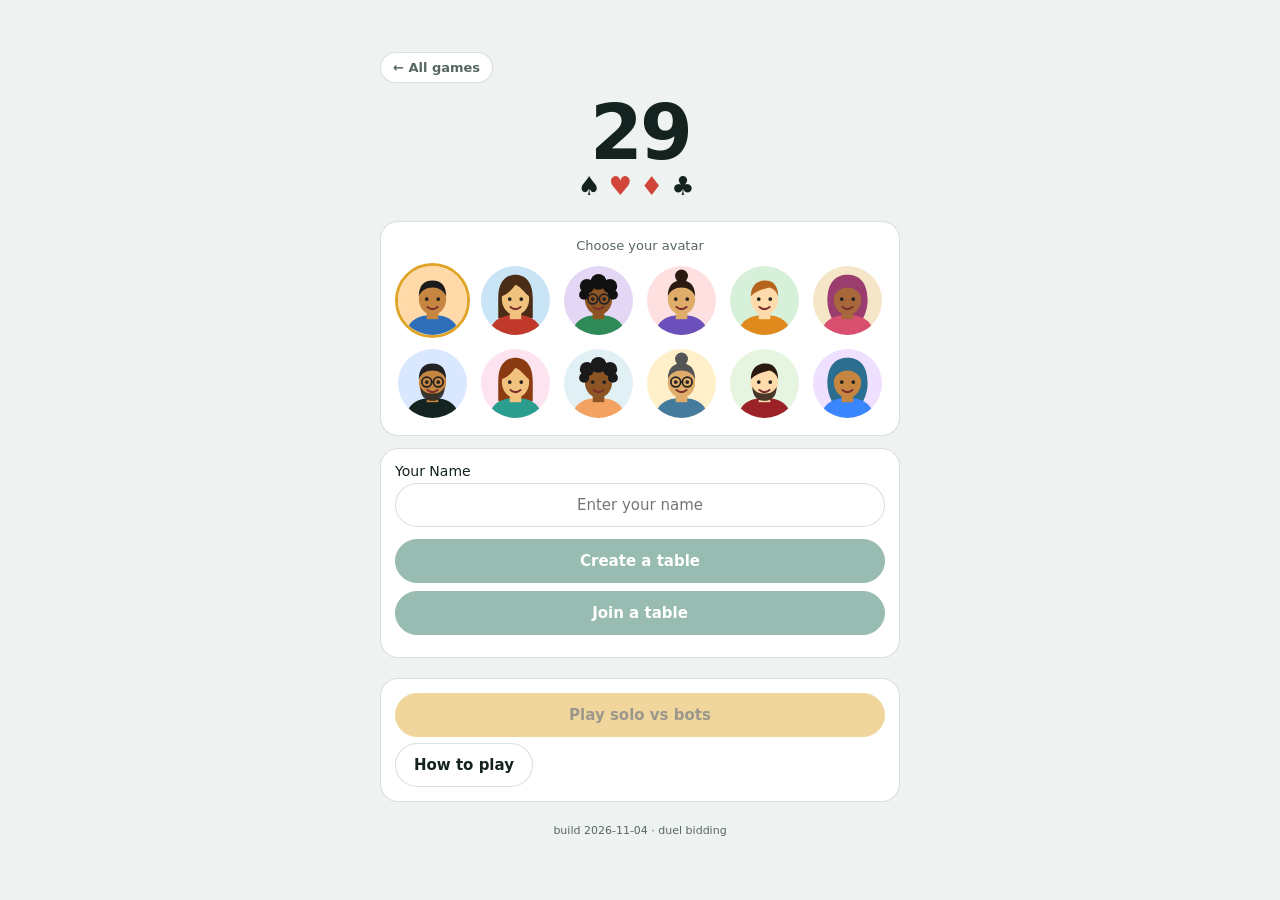
==== 29_Card_Game_v10.html @ acfab1d6 "initial commit" ====
<!DOCTYPE html>
<html lang="en"><head><meta charset="utf-8">
<meta name="viewport" content="width=device-width, initial-scale=1, viewport-fit=cover">
<meta name="theme-color" content="#0f4a3e">
<title>29 Card Game</title>
<style>
:root{--bg:#eef2f1;--sf:#fff;--tx:#14231f;--mut:#566761;--felt:#16604f;--felt2:#0e4538;--ac:#e0a526;--act:#1d6b57;--ln:#14231f26;--cw:clamp(46px,14.5vw,60px);--tw:clamp(42px,12.5vw,52px);--sr:94px;box-sizing:border-box;padding-top:env(safe-area-inset-top,0px);padding-bottom:env(safe-area-inset-bottom,0px)}
@media (prefers-color-scheme:dark){:root:not([data-theme="light"]){--bg:#0a110f;--sf:#17221f;--tx:#e6efec;--mut:#98aaa4;--felt:#12513f;--felt2:#0a3329;--act:#2f9a7e;--ln:#e6efec26}}
:root[data-theme="dark"]{--bg:#0a110f;--sf:#17221f;--tx:#e6efec;--mut:#98aaa4;--felt:#12513f;--felt2:#0a3329;--act:#2f9a7e;--ln:#e6efec26}
html,body{height:100%;margin:0;overscroll-behavior:none}
body{background:var(--bg);color:var(--tx);font-family:system-ui,-apple-system,"Segoe UI",Roboto,sans-serif;-webkit-tap-highlight-color:transparent;-webkit-user-select:none;user-select:none}
#app{max-width:480px;height:100%;margin:0 auto;display:flex;flex-direction:column;position:relative}
#game{position:relative;display:flex;flex-direction:column;height:100%}
#lobby{flex:1;display:flex;flex-direction:column;justify-content:center;gap:12px;padding:24px;overflow:auto}
.homeLink{align-self:flex-start;display:inline-flex;align-items:center;gap:6px;color:var(--mut);text-decoration:none;font-size:13px;font-weight:600;background:var(--sf);border:1px solid var(--ln);padding:7px 12px;border-radius:999px}
.logo{text-align:center;margin-bottom:8px}
.logo b{display:block;font-size:76px;line-height:1;font-weight:800;letter-spacing:-3px}
.logo span{font-size:26px;letter-spacing:8px}
.logo .r{color:#d2453a}
.lcard{background:var(--sf);border-radius:18px;padding:14px;border:1px solid var(--ln)}
#bar{display:flex;align-items:center;justify-content:space-between;gap:8px;padding:8px 14px 4px}
#chips{display:flex;gap:6px;flex-wrap:wrap}
.chip{background:var(--sf);border:1px solid var(--ln);border-radius:14px;padding:4px 10px;font-size:13px;white-space:nowrap}
.chip b{font-weight:700}
.chip.x{background:var(--ac);color:#241a00;border-color:var(--ac)}
#strip{display:flex;gap:8px;padding:4px 14px 8px}
.tm{flex:1;background:var(--sf);border:1px solid var(--ln);border-radius:14px;padding:6px 10px;display:flex;align-items:baseline;gap:8px;flex-wrap:wrap}
.tm.me{border-color:var(--act)}
.tm small{color:var(--mut);width:100%;font-size:11px}
.tm b{font-size:22px}
.tm b i{font-style:normal;font-size:13px;color:var(--mut);font-weight:500}
.tm span{margin-left:auto;font-size:12px;color:var(--mut)}
#table{position:relative;flex:1;min-height:0;margin:0 10px;border-radius:26px;background:radial-gradient(ellipse at center,var(--felt) 0%,var(--felt2) 100%);box-shadow:inset 0 0 0 3px #0003,0 4px 14px #0003;color:#fff}
.seat{position:absolute;text-align:center;font-size:13px;z-index:2}
#s2{top:10px;left:50%;transform:translateX(-50%)}
#s1{right:8px;top:50%;transform:translateY(-50%)}
#s3{left:8px;top:50%;transform:translateY(-50%)}
.av{width:44px;height:44px;border-radius:50%;background:#ffffff22;border:2px solid #ffffff55;display:flex;align-items:center;justify-content:center;font-weight:700;font-size:17px;margin:0 auto 3px;position:relative;transition:box-shadow .2s}
.on .av{border-color:var(--ac);box-shadow:0 0 0 4px #e0a52666}
.cnt{position:absolute;right:-7px;bottom:-5px;background:#000a;border-radius:10px;font-size:11px;font-weight:600;padding:1px 6px}
.sn{max-width:88px;overflow:hidden;text-overflow:ellipsis;white-space:nowrap}
.sn small{display:block;font-size:11px;color:inherit;opacity:.75;line-height:1.2}
.pic{display:block;width:100%;height:100%;border-radius:50%;overflow:hidden}
.pic svg{display:block;width:100%;height:100%}
#s0{left:50%;transform:translateX(-50%);bottom:8px}
.avg{display:grid;grid-template-columns:repeat(6,1fr);gap:8px}
.avb{padding:0;min-height:0;border:3px solid transparent;border-radius:50%;background:none;width:100%;aspect-ratio:1}
.avb.sel{border-color:var(--ac)}
#center{position:absolute;inset:0}
#cc{position:absolute;inset:0}
#fly{position:absolute;inset:0;z-index:6;pointer-events:none}
#cc .card,#fly .card{position:absolute;transform:translate(-50%,-50%)}
#cc .card,#fly .card{--cw:var(--tw)}
.s0{left:calc(50% + var(--tw)*.3);top:max(calc(100% - var(--sr) - var(--tw)*.71),calc(50% + 4px))}.s1{left:70%;top:50%}.s2{left:calc(50% - var(--tw)*.3);top:min(calc(var(--sr) + var(--tw)*.71),calc(50% - 4px))}.s3{left:30%;top:50%}
#fly .card{transition:left .7s ease-in,top .7s ease-in,opacity .7s ease-in,transform .7s ease-in}
.bonus{position:absolute;transform:translate(-50%,-50%);font-weight:800;font-size:26px;color:#ffd15c;opacity:0;transition:opacity .4s .3s;text-shadow:0 1px 4px #000}
.in0{animation:i0 .35s ease-out}.in1{animation:i3 .35s ease-out}.in2{animation:i2 .35s ease-out}.in3{animation:i1 .35s ease-out}
@keyframes i0{from{margin-top:150px;opacity:0}}@keyframes i1{from{margin-left:-150px;opacity:0}}
@keyframes i2{from{margin-top:-150px;opacity:0}}@keyframes i3{from{margin-left:150px;opacity:0}}
@media (prefers-reduced-motion:reduce){.in0,.in1,.in2,.in3{animation:none}#fly .card{transition:none}}
#tc{position:absolute;left:12px;top:10px;font-size:11px;text-align:center;opacity:.9}
.card{position:relative;width:var(--cw);height:calc(var(--cw)*1.42);background:linear-gradient(160deg,#fff 0%,#efede5 100%);color:#1b1f1d;border-radius:calc(var(--cw)*.13);border:1px solid #0004;font-family:Georgia,"Times New Roman",serif;box-shadow:0 2px 6px #0007,inset 0 0 0 2px #fff;flex:none;overflow:hidden}
.cn{position:absolute;left:calc(var(--cw)*.07);top:calc(var(--cw)*.05);width:calc(var(--cw)*.3);display:flex;flex-direction:column;align-items:center;line-height:1}
.cn b{font-size:calc(var(--cw)*.3);font-weight:700}
.cn i{font-style:normal;font-size:calc(var(--cw)*.26);margin-top:1px}
.cn.bt{left:auto;top:auto;right:calc(var(--cw)*.07);bottom:calc(var(--cw)*.05);transform:rotate(180deg)}
.pp{position:absolute;inset:0;display:flex;align-items:center;justify-content:center;font-size:calc(var(--cw)*.62);line-height:1}
.pp.md{flex-direction:column;font-size:calc(var(--cw)*.3)}
.pp.md::before{content:"";position:absolute;width:calc(var(--cw)*.6);height:calc(var(--cw)*.86);border:1.5px solid currentColor;border-radius:calc(var(--cw)*.1);opacity:.35}
.pp.md b{font-size:calc(var(--cw)*.48);font-weight:700}
.pp.md i{font-style:normal}
.pv{position:absolute;left:50%;bottom:calc(var(--cw)*.05);transform:translateX(-50%);font:700 calc(var(--cw)*.19)/1 system-ui,sans-serif;background:#1b1f1d14;color:#51635d;border-radius:8px;padding:2px 5px}
.card.r{color:#c4332b}

.back{background:radial-gradient(circle,#e0a526 0 3px,transparent 4px),repeating-linear-gradient(45deg,#24457f,#24457f 4px,#31609e 4px,#31609e 8px);border:2px solid #fff;width:30px;height:42px}
.ts{font-size:26px;line-height:1;background:#fff;color:#14231f;border-radius:50%;width:38px;height:38px;display:flex;align-items:center;justify-content:center;margin:2px auto 0}
.ts.r{color:#c0392b}
#msg{padding:8px 16px 0;font-size:14px;line-height:1.35;min-height:20px;text-align:center}
#hint{padding:0 16px;font-size:14px;color:var(--mut);text-align:center;min-height:17px;margin-top:2px}
#dock{padding:4px 10px 12px}
#act{display:flex;gap:8px;flex-wrap:wrap;justify-content:center;align-items:center;margin:6px 0;min-height:4px}
#act b{min-width:34px;text-align:center;font-size:22px}
#hand{display:flex;justify-content:center;padding-top:14px;min-height:calc(var(--cw)*1.42 + 16px)}
#hand .card{margin-left:calc(var(--cw)*-.34);cursor:pointer;transition:transform .12s}
#hand .card:first-child{margin-left:0}
#hand .ok{transform:translateY(-12px);box-shadow:0 8px 14px #0008,0 0 0 2px var(--ac)}
#hand .ok:active{transform:translateY(-20px) scale(1.05)}
#hand .dim{opacity:.4;filter:grayscale(.6)}
#hand .lock{margin-left:12px;cursor:default;outline:2px dashed var(--ac);outline-offset:1px}
#hand .lock::after{content:"locked";position:absolute;left:0;right:0;top:50%;transform:translateY(-50%);background:#14231fd0;color:#fff;font:600 calc(var(--cw)*.17)/1 system-ui,sans-serif;text-align:center;padding:4px 0}
button,input,textarea{box-sizing:border-box;font:inherit;font-size:15px;border-radius:22px;border:1px solid var(--ln);background:var(--sf);color:var(--tx);padding:0 18px;min-height:44px}
.form-group{width:100%}.form-group input{max-width:100%}
button{cursor:pointer;font-weight:600}
button:active{transform:scale(.97)}
button:disabled{opacity:.45}
button:focus-visible,input:focus-visible{outline:2px solid var(--ac);outline-offset:2px}
button.pri{background:var(--act);color:#fff;border-color:var(--act)}
button.gold{background:var(--ac);color:#241a00;border-color:var(--ac)}
button.sm{min-height:34px;font-size:13px;padding:0 14px}
input{width:100%;text-align:center;-webkit-user-select:text;user-select:text}
.res{text-align:center;line-height:1.5;width:100%;font-size:14px}
.seatrow{display:flex;justify-content:space-between;align-items:center;gap:8px;padding:8px 0;border-bottom:1px solid var(--ln)}
.note{font-size:13px;color:var(--mut);line-height:1.5;text-align:center;margin:0}
#sheet{position:fixed;inset:0;z-index:30;display:flex;align-items:flex-end;background:#0009}
.pn{background:var(--bg);width:100%;max-width:480px;margin:0 auto;border-radius:24px 24px 0 0;padding:18px 16px calc(18px + env(safe-area-inset-bottom,0px));max-height:82%;overflow:auto;-webkit-user-select:text;user-select:text}
.pn h2{margin:0 0 6px;font-size:18px}
table{width:100%;border-collapse:collapse;font-size:14px;margin:6px 0}
th,td{padding:6px;border-bottom:1px solid var(--ln);text-align:center}
th:first-child,td:first-child{text-align:left}
small{color:var(--mut)}
details{font-size:14px;line-height:1.5;color:var(--mut);margin-top:10px}
summary{cursor:pointer;color:var(--tx);font-weight:600}
.mb{position:fixed;inset:0;z-index:40;display:flex;align-items:center;justify-content:center;background:#000b;padding:20px}
.mp{background:var(--bg);border-radius:26px;padding:22px 18px;width:100%;max-width:380px;text-align:center;border-top:6px solid var(--ac)}
.mb.pop .mp{animation:pop .25s ease-out}
.mp.win{border-top-color:var(--act)}.mp.lose{border-top-color:#d2453a}
.mp h2{margin:0 0 6px;font-size:22px}
.mp p{margin:6px 0;font-size:14px;line-height:1.45}
.big{font-size:52px;font-weight:800;line-height:1.1;margin-top:6px}
.win .big{color:var(--act)}.lose .big{color:#d2453a}
.pick{display:flex;gap:10px;justify-content:center;margin:16px 0}
.pk{text-align:center;font-size:12px;color:var(--mut);cursor:pointer;width:calc(var(--cw) + 6px)}
.pk .card{margin:0 auto 6px;transition:transform .12s}
.pk.sel .card{outline:3px solid var(--ac);transform:translateY(-8px)}
.pk.sel{color:var(--tx);font-weight:700}
.mp{max-height:92vh;overflow:auto}
.opt{text-align:left;border:2px solid var(--ln);border-radius:14px;padding:10px 12px;margin-top:8px;cursor:pointer;background:var(--sf)}
.opt.sel{border-color:var(--ac)}
.opt b{display:block;font-size:15px}
.opt small{display:block;margin-top:2px;line-height:1.35}
#bar{flex-wrap:wrap}
.rb{display:flex;gap:5px;margin-left:auto}
.rb .sm{padding:0 10px}
#hand .sel2{transform:translateY(-26px) scale(1.06);z-index:3;box-shadow:0 12px 18px #000a,0 0 0 3px var(--ac)}
.qb{width:100%;display:flex;gap:6px;justify-content:center}
.ltbox{position:relative;height:260px;margin:8px 0;--sr:60px;--tw:60px}
.ltbox .card{position:absolute;transform:translate(-50%,-50%);--cw:60px}
.win2{outline:3px solid var(--ac)}
#rx{position:absolute;top:52px;right:14px;z-index:15;background:var(--sf);border:1px solid var(--ln);border-radius:22px;padding:6px;display:flex;gap:2px;flex-wrap:wrap;box-shadow:0 6px 18px #0006}
#rx button{min-height:44px;width:44px;padding:0;font-size:26px;border:none;background:none;display:flex;align-items:center;justify-content:center;line-height:1;font-family:"Apple Color Emoji","Segoe UI Emoji","Noto Color Emoji",system-ui,sans-serif}
#dlg{z-index:50}
.dlgbtns{display:flex;gap:8px;margin-top:14px;flex-wrap:wrap}
.dlgbtns button{flex:1;min-width:120px}
#chatpop{position:absolute;top:56px;right:14px;z-index:15;width:min(250px,calc(100% - 28px));background:var(--sf);border:1px solid var(--ln);border-radius:18px;box-shadow:0 6px 18px #0006;padding:8px;display:flex;flex-direction:column;gap:6px}
#qchat{display:flex;flex-direction:column;gap:4px}
#qchat button{text-align:left;min-height:40px;padding:8px 12px;border-radius:10px;background:var(--bg);border:1px solid var(--ln);font-size:14px;color:inherit}
#qchat button.sel{border-color:var(--ac);color:var(--ac);font-weight:700}
#chatrow{display:flex;gap:6px}
#chatrow input{flex:1;min-width:0;min-height:40px;border-radius:16px;text-align:left;padding:0 14px;font-size:16px}
#chatrow button{min-height:40px;border-radius:16px;padding:0 16px}
.chatfab{position:fixed;right:14px;bottom:calc(14px + env(safe-area-inset-bottom,0px));z-index:20;width:52px;height:52px;border-radius:50%;font-size:24px;padding:0;box-shadow:0 6px 18px #0006;line-height:1}
.dots{position:absolute;top:-12px;left:50%;transform:translateX(-50%);background:#fff;border-radius:10px;padding:4px 7px;display:flex;gap:3px;box-shadow:0 1px 4px #0006;z-index:3}
.dots i{width:5px;height:5px;border-radius:50%;background:#14231f;animation:bl 1s infinite}
.dots i:nth-child(2){animation-delay:.15s}.dots i:nth-child(3){animation-delay:.3s}
@keyframes bl{0%,60%,100%{opacity:.25;transform:translateY(0)}30%{opacity:1;transform:translateY(-3px)}}
.bub{position:absolute;z-index:8;background:#fff;color:#111;border-radius:18px;padding:4px 10px;font-size:clamp(24px,7vw,34px);line-height:1.1;box-shadow:0 2px 8px #0006;animation:bp 2.4s ease-out forwards;pointer-events:none;font-family:"Apple Color Emoji","Segoe UI Emoji","Noto Color Emoji",system-ui,sans-serif}
.bub.chat{font-size:14px;line-height:1.35;max-width:190px;white-space:normal;word-break:break-word;font-family:inherit;text-align:left;padding:8px 12px;border-radius:14px;animation-duration:4s}
.b0{left:calc(50% + 34px);bottom:12px}.b1{right:62px;top:40%}.b2{left:calc(50% + 34px);top:14px}.b3{left:62px;top:40%}
.bub.lb{left:auto;right:14px;top:auto;bottom:84px}
@keyframes bp{0%{transform:scale(.4);opacity:0}12%{transform:scale(1.1);opacity:1}20%{transform:scale(1)}85%{opacity:1}100%{opacity:0;transform:translateY(-12px)}}
@media (prefers-reduced-motion:reduce){.dots i,.bub{animation:none}}
.late{animation:fin .35s 1.2s both}
@keyframes pop{from{transform:scale(.9);opacity:0}}@keyframes fin{from{opacity:0}}
@media (prefers-reduced-motion:reduce){.mp,.mb.pop .mp,.late{animation:none}}
/* trump reveal animation */
#rv{position:absolute;inset:0;z-index:9;display:flex;align-items:center;justify-content:center;pointer-events:none;border-radius:26px;background:radial-gradient(circle at 50% 50%,#000a 0%,#0007 70%);animation:rvbg 2.5s ease-in-out forwards}
.rvb{display:flex;flex-direction:column;align-items:center;gap:14px;perspective:700px;animation:rvout 2.5s ease-in forwards}
.rvk{position:relative;width:92px;height:130px;animation:rvflip 2.5s cubic-bezier(.3,.1,.2,1) forwards}
.rvf{position:absolute;inset:0;border-radius:12px;border:2px solid #fff;box-shadow:0 8px 24px #000a}
.rvbk{animation:rvbk 2.5s ease-in forwards;background:radial-gradient(circle,#e0a526 0 5px,transparent 6px),repeating-linear-gradient(45deg,#24457f,#24457f 6px,#31609e 6px,#31609e 12px)}
.rvk{--cw:92px}
.rvfr{transform:scaleX(0);border:0;animation:rvfr 2.5s ease-out forwards,rvglow 2.5s ease-out forwards}
.tface{width:100%;height:100%;border-radius:12px;background:linear-gradient(160deg,#fff 0%,#efede5 100%);color:#1b1f1d;display:flex;flex-direction:column;align-items:center;justify-content:center;font-family:Georgia,"Times New Roman",serif}
.tface.r{color:#c4332b}.tface b{font-size:58px;line-height:1;font-weight:400}.tface small{color:inherit;font-size:12px;font-weight:700;margin-top:6px;font-family:system-ui,sans-serif}
.rvfr .card{width:100%;height:100%;border-radius:12px}
.rvt{text-align:center;color:#fff;font-weight:800;font-size:20px;text-shadow:0 2px 8px #000;opacity:0;animation:rvtx 2.5s ease-out forwards}
.rvt small{display:block;font-size:13px;font-weight:600;opacity:.85;margin-top:3px}
.ts.hid{visibility:hidden}
.ts.pop{animation:tspop .45s cubic-bezier(.3,1.6,.5,1)}
@keyframes rvbg{0%{opacity:0}12%{opacity:1}82%{opacity:1}100%{opacity:0}}
@keyframes rvout{0%,80%{transform:scale(1);opacity:1}100%{transform:scale(.5);opacity:0}}
@keyframes rvflip{0%{transform:translateY(40px) scale(.4);opacity:0}14%{transform:translateY(0) scale(1);opacity:1}26%{transform:rotate(-4deg)}34%{transform:rotate(4deg)}46%{transform:translateY(-6px) scale(1.25) rotate(0)}68%,100%{transform:translateY(0) scale(1.15)}}
@keyframes rvbk{0%,44%{transform:scaleX(1)}56%,100%{transform:scaleX(0)}}
@keyframes rvfr{0%,56%{transform:scaleX(0)}68%,100%{transform:scaleX(1)}}
@keyframes rvglow{0%,55%{box-shadow:0 8px 24px #000a}68%{box-shadow:0 0 0 5px #e0a526,0 0 40px 14px #e0a526aa}100%{box-shadow:0 0 0 3px #e0a526,0 0 22px 6px #e0a52688}}
@keyframes rvtx{0%,56%{opacity:0;transform:translateY(8px)}70%,100%{opacity:1;transform:none}}
@keyframes tspop{from{transform:scale(0)}}
@media (prefers-reduced-motion:reduce){#rv,.rvb,.rvk,.rvbk,.rvfr,.rvt,.ts.pop{animation:none}.rvbk{display:none}.rvfr{transform:none}.rvk{transform:scale(1.1)}.rvt{opacity:1}}
/* six-pip match board */
:root{--poff:#c3cbc8;--pred:#ff3b30;--pblk:#0c0f0e;--pbd:#14231f55}
@media (prefers-color-scheme:dark){:root:not([data-theme="light"]){--poff:#3b4743;--pbd:#e6efec77}}
:root[data-theme="dark"]{--poff:#3b4743;--pbd:#e6efec77}
.pips{display:flex;gap:6px;align-items:center}
.pip{--d:14px;display:block;width:var(--d);height:var(--d);border-radius:50%;background:var(--poff);border:2px solid transparent;box-sizing:border-box;flex:none}
.pip.r{background:var(--pred);box-shadow:0 0 8px 1px #ff3b3099,inset 0 0 0 1px #fff4}
.pip.b{background:var(--pblk);border-color:var(--pbd);box-shadow:0 0 5px 0 #0006}
.pips.lg{gap:10px}.pips.lg .pip{--d:24px}
.pips.sm{gap:3px}.pips.sm .pip{--d:10px;border-width:1px}
.pip.chg{animation:pipc .5s ease-out}
@keyframes pipc{from{background:var(--pf);border-color:transparent;box-shadow:none;transform:scale(1.4)}}
.pips.done{animation:pdone 1.2s ease-out}
.pips.done.r{--fc:#ff3b30}.pips.done.k{--fc:#000}
@keyframes pdone{35%{transform:scale(1.1);filter:drop-shadow(0 0 7px var(--fc))}}
.pips.dly .pip.chg,.pips.dly.done{animation-delay:1.2s;animation-fill-mode:backwards}
.tm .pips{width:100%;margin-top:3px}
.board{display:grid;gap:8px;margin:10px 0}
.bteam{background:var(--sf);border:1px solid var(--ln);border-radius:14px;padding:10px 12px}
.bteam.me{border-color:var(--act)}
.bth{display:flex;align-items:flex-start;justify-content:space-between;margin-bottom:8px;text-align:left;line-height:1.3}
.bsc{font-size:26px;font-weight:800;line-height:1}
.mp .board{text-align:left}
.ht td:last-child{white-space:nowrap}
.ht .pips{margin-bottom:3px}
@media (prefers-reduced-motion:reduce){.pip.chg,.pips.done{animation:none}}
/* responsive: phone, landscape phone, tablet, desktop */
#game{overflow-y:auto}#table{min-height:250px}
@media (hover:hover){#hand .ok:not(.sel2):hover{transform:translateY(-18px)}}
@media (max-height:700px){.av{width:38px;height:38px;font-size:15px}.sn small{display:none}:root{--sr:80px}}
@media (min-width:700px){:root{--cw:70px;--tw:64px;--sr:110px}#app{max-width:780px}#lobby{width:100%;max-width:520px;align-self:center}.mp{max-width:460px}.pn{max-width:640px}.av{width:56px;height:56px;font-size:20px}.sn{max-width:120px;font-size:14px}.seat{font-size:14px}#msg{font-size:16px;padding-top:10px}#hint{font-size:15px}.chip{font-size:14px}.tm b{font-size:26px}#table{margin:0 16px}#s2{top:14px}#dock{padding:6px 16px 18px}}
@media (min-width:700px) and (max-height:700px){:root{--sr:92px}.av{width:44px;height:44px;font-size:17px}}
@media (min-width:1100px){:root{--cw:82px;--tw:76px;--sr:122px}#app{max-width:1020px}.av{width:64px;height:64px;font-size:22px}}
@media (min-width:1100px) and (max-height:760px){:root{--cw:66px;--tw:60px;--sr:100px}.av{width:48px;height:48px;font-size:18px}}
@media (orientation:landscape) and (max-height:520px){:root{--cw:54px;--tw:48px;--sr:76px}#table{flex:none;height:300px}}
[hidden]{display:none!important}
</style></head><body>
<div id="app">
<div id="lobby"></div>
<div id="game" hidden>
<div id="bar"><div id="chips"></div><div class="rb"><button class="sm" id="snb" onclick="toggleSnd()" aria-label="Sound on or off"></button><button class="sm" onclick="toggleRx()" aria-label="Reactions">😀</button><button class="sm" onclick="toggleChat()" aria-label="Chat">💬</button><button class="sm" onclick="openLast()">Last trick</button><button class="sm" onclick="openSheet(true)" aria-label="Open scores">Scores</button><button class="sm" onclick="confirmLeave()" aria-label="Leave game">Leave</button><button class="sm" id="cancelBtn" onclick="confirmCancel()" aria-label="Cancel game" hidden>Cancel</button></div></div>
<div id="rx" hidden><button onclick="sendReact('👍')">👍</button><button onclick="sendReact('😂')">😂</button><button onclick="sendReact('😮')">😮</button><button onclick="sendReact('👏')">👏</button><button onclick="sendReact('😢')">😢</button><button onclick="sendReact('🔥')">🔥</button></div>
<div id="strip"></div>
<div id="table">
<div class="seat" id="s2"></div><div class="seat" id="s1"></div><div class="seat" id="s3"></div><div class="seat" id="s0"></div>
<div id="center"><div id="cc"></div><div id="fly"></div></div>
</div>
<div id="msg" aria-live="polite"></div><div id="hint"></div>
<div id="dock"><div id="act"></div><div id="hand"></div></div>
</div>
<div id="chatpop" hidden>
<div id="qchat">
<button type="button" onclick="pickQuick(this,'Good game!')">Good game!</button>
<button type="button" onclick="pickQuick(this,'Play fast')">Play fast</button>
<button type="button" onclick="pickQuick(this,'Nice!')">Nice!</button>
<button type="button" onclick="pickQuick(this,'Your turn!')">Your turn!</button>
<button type="button" onclick="pickQuick(this,'Well played!')">Well played!</button>
</div>
<div id="chatrow"><input id="chatInput" maxlength="200" placeholder="Type a message..." oninput="clearQuickSel()" onkeydown="if(event.key==='Enter'){event.preventDefault();sendChat()}" aria-label="Chat message"><button class="pri" onclick="sendChat()">Send</button></div>
</div>
</div>
<div id="modal" class="mb" hidden></div>
<div id="dlg" class="mb" hidden><div class="mp" id="dlgBox"></div></div>
<div id="lt" class="mb" hidden onclick="this.hidden=true"></div>
<div id="sheet" hidden onclick="if(event.target===this)openSheet(false)"><div class="pn">
<h2>Scores</h2><div id="sb"></div><div id="hist" class="note" style="text-align:left"></div>
<details><summary>How to play</summary>
<p>Partners sit opposite. Card order in each suit: J, 9, A, 10, K, Q, 8, 7. Points: J 3, 9 2, A 1, 10 1. A deal has 28 points.</p>
<p>Bid 16–28 on your first 4 cards. Then the opponents may double the stakes (×2) and the bidder may redouble (×4). Single Hand: after trump is set and before the first lead, any player may declare it. They play alone, their partner sits out, and they must win all 8 tricks: +3 game points if they do, −3 if they lose any trick. The bidding team’s pips move one step per game point: 1, 2 or 4 steps at stakes ×1, ×2 or ×4.</p>
<p>The bidder picks one card to set the trump suit. That card stays in the bidder’s hand and can be played normally, and trump stays hidden. Two other choices: Joker means no trump this deal. 7th card means the suit of the bidder’s 7th card is trump; the bidder sees it but cannot play it until someone asks for trump or it is the last trick. Everyone then gets 4 more cards.</p>
<p>Follow the lead suit. If you cannot, you may ask for trump before you play. Once you play your card you cannot ask on that turn. After trump is asked, you must play a trump card if you hold one. The highest trump wins, otherwise the highest card of the lead suit. If trump is revealed during a trick, every trump-suit card in that trick counts as trump, even one played before the reveal.</p>
<p>Royals: K and Q of trump, once your team has won a trick. The bid drops by 4 for the bidding team, or rises by 4 if the opponents declare. Match scoring uses six pips per team. A made bid turns a black pip off, or else an off pip red. A failed bid turns a red pip off, or else an off pip black. Only the bidding team’s pips change. Six red pips (+6) win the match; six black pips (−6) lose it.</p>
<p>Online: all cards are stored in the shared table data, so use it for friendly games.</p></details>
<div class="row" style="margin-top:12px"><button class="pri" style="width:100%" onclick="openSheet(false)">Done</button></div>
</div></div>
<script>
const $=id=>document.getElementById(id);
const cleanN=n=>String(n||'Player').replace(/[<>&"'`\\]/g,'').trim().slice(0,16)||'Player';
var syncErr=0;
const SU=['♠','♥','♦','♣'],RK=['J','9','A','10','K','Q','8','7'],PT={J:3,9:2,A:1,10:1};
const tm=s=>s%2,pt=c=>PT[c.r]||0,red=c=>c.s===1||c.s===2,cid=c=>c.s+c.r;
let warnSeen=-1,G=null,solo=false,isHost=false,uid=null,uname='',me=0,myTeam=-1,db=null,tdoc=null,code='',seats=[null,null,null,null],lastN={},baseline=true,tmr=0,hb=16,seenQ=-1,seenT=new Set(),wr=false,dirty=false,lmsg='',wasMine=false,selT=null,dismissId=-1,ml=false,myAv=loadAv(),selP=null,seenR=-1,lastId=-1,overId=-1,lastMsg='',lastRx=0,snOn=loadSn(),ws=null,wsOnline=false;
let lobbyMode=null,roomToken=null,lastSyncAt=0,syncLoop=0;
let lastModalHTML='',modalPopTimer=0;
let dlgActions=[],dlgQueue=[],dlgActive=false,dlgActiveSeat=null;
const sh=a=>{for(let i=a.length-1;i>0;i--){const j=Math.random()*(i+1)|0;[a[i],a[j]]=[a[j],a[i]]}return a};
const srt=h=>h.sort((a,b)=>a.s-b.s||a.o-b.o);
const openSheet=v=>{$('sheet').hidden=!v};

/* ===== match scoring: six pips per team (pure logic, no UI) =====
   pip value: 1 = red (+1), -1 = black (-1), 0 = off. Team score = reds - blacks = sum of its pips.
   Only the bidding team's pips move, one pip per game point. */
const NP=6;
let undoArm=false,undoT=0,pipPrev=null,devSeen='',devTm='',shSeen=-1,shTm=-1;
const freshPips=()=>[Array(NP).fill(0),Array(NP).fill(0)];
const clonePips=P=>P.map(a=>a.slice());
const pipScore=a=>a.reduce((x,v)=>x+v,0);
const pipsFull=(a,v)=>a.every(x=>x===v);
const sg=n=>n>0?'+'+n:n<0?'\u2212'+(-n):'0';
function pipStep(a,ok){
  const n=a.slice();
  if(ok){const b=n.lastIndexOf(-1);if(b>=0)n[b]=0;else{const o=n.indexOf(0);if(o>=0)n[o]=1}}
  else{const r=n.lastIndexOf(1);if(r>=0)n[r]=0;else{const o=n.indexOf(0);if(o>=0)n[o]=-1}}
  return n;
}
/* winning team index, or -1 while the match is still open: six red wins, six black loses */
function pipWinner(P){for(let t=0;t<2;t++){if(pipsFull(P[t],1))return t;if(pipsFull(P[t],-1))return 1-t}return -1}
/* returns new pips after a finished hand: k game points applied to the bidding team only; stops once the match is decided */
function applyHand(P,bt,ok,k){
  const n=clonePips(P);
  for(let i=0;i<k&&pipWinner(n)<0;i++)n[bt]=pipStep(n[bt],ok);
  return n;
}
/* ===== end match scoring ===== */

/* ===== engine: runs on the host (or locally in solo) ===== */
/* ===== Single Hand: after trump is set and before the first lead, any player may play alone and must win all 8 tricks.
   The caller's partner sits out (tricks have 3 cards). Made: +3 game points for the caller's team, failed: -3. ===== */
const tl=()=>G.sh>=0?3:4;
const nxt=p=>{let n=(p+1)%4;if(G.sh>=0&&n===(G.sh+2)%4)n=(n+1)%4;return n};
function shStrong(p){   /* bots only call it with a near-certain hand: six or more top-run tricks */
  let n=0;for(let s=0;s<4;s++){let o=0;while(G.hands[p].some(c=>c.s===s&&c.o===o))o++;n+=o}return n>=6;
}
function declareSh(p){
  G.sh=p;G.phase='play';G.turn=p;G.shev=1;
  G.msg='@'+p+' declares SINGLE HAND: alone, all 8 tricks. @'+(p+2)%4+' sits out.';
}
function shNext(){G.shi++;if(G.shi>=4){G.phase='play';G.turn=(G.dealer+1)%4}else G.turn=(G.dealer+1+G.shi)%4}
function botSh(){while(G.phase==='sh'&&G.bots[G.turn]){if(shStrong(G.turn)){declareSh(G.turn);return}shNext()}}
function openSh(){G.phase='sh';G.shi=0;G.turn=(G.dealer+1)%4;botSh()}
function newRound(){
  const d=[];for(let s=0;s<4;s++)RK.forEach((r,o)=>d.push({s,r,o}));sh(d);
  const o=G,dealer=o.dealer==null?3:(o.dealer+1)%4,f=(dealer+1)%4;
  G={id:(o.id||0)+1,q:o.q||0,pid:o.pid,names:o.names,bots:o.bots,av:o.av,pips:o.pips||freshPips(),hist:o.hist||[],dealer,last:o.last||null,rq:o.rq||0,react:o.react||null,
    hands:[0,1,2,3].map(i=>srt(d.slice(i*4,i*4+4))),rest:[0,1,2,3].map(i=>d.slice(16+i*4,20+i*4)),
    sh:-1,shi:0,shev:0,bid:0,bidder:-1,origBid:[-1,-1,-1,-1],origBidder:[-1,-1,-1,-1],stayedAt:-1,passed:[0,0,0,0],stake:1,dl:[],di:0,trump:-1,tcard:null,nt:false,rev:false,forced:-1,trick:[],n:0,pts:[0,0],tricks:[0,0],roy:false,royBy:-1,
    phase:'bid',turn:f,msg:'New deal. @'+f+' bids first.'};
  hb=16;bidNext();
}
function nextBidder(p){
  /* next unpassed player in seat order, skipping the current highest bidder */
  let next=(p+1)%4;
  for(let i=0;i<8;i++){
    if(!G.passed[next]&&next!==G.bidder)break;
    next=(next+1)%4;
  }
  return next;
}
function bidNext(){
  const act=[0,1,2,3].filter(i=>!G.passed[i]);
  if(G.bid===28||act.length<=1){
    if(!G.bid){const f=(G.dealer+1)%4;G.bid=16;G.bidder=f;G.passed[f]=0;G.turn=f;G.msg='All passed. @'+f+' must bid 16.';
      if(!G.origBid){G.origBid=[-1,-1,-1,-1];G.origBidder=[-1,-1,-1,-1]}
      G.origBid[f]=16;G.origBidder[f]=-1;G.stayedAt=-1}
    return endBid();
  }
  /* advance to first unpassed player */
  while(G.passed[G.turn])G.turn=(G.turn+1)%4;
}
function doBid(p,b){
  if(!G.origBid){G.origBid=[-1,-1,-1,-1];G.origBidder=[-1,-1,-1,-1]}
  G.stayedAt=-1;
  if(b){
    const prev=G.bidder;
    // Record the player's first bid and the bidder it surpassed (fixed history).
    if(G.origBid[p]<0){G.origBid[p]=b;G.origBidder[p]=prev}
    G.bid=b;G.bidder=p;
    G.msg=(prev>=0&&prev!==p)?('Raise: @'+p+' '+b+'. @'+prev+' may raise or pass.'):('Bid: @'+p+' '+b+'.');
    /* a raise goes back to the previous highest bidder (duel continues);
       only the first bid of the auction moves to the next player in order */
    G.turn=(prev>=0&&prev!==p&&!G.passed[prev])?prev:nextBidder(p);
  }else{
    G.passed[p]=1;G.msg='@'+p+': pass.';
    G.turn=nextBidder(p);
  }
  bidNext();
}
/* Stay: a player whose first bid was surpassed may match the current bid,
   but only once the bidder they originally outbid has passed, and only when
   that bidder did not just stay at the same value. */
function canStay(p){
  if(!G||G.phase!=='bid'||G.turn!==p||G.passed[p])return false;
  if(G.bidder<0||G.bidder===p||G.bid<16||G.bid>=28)return false;
  if(!G.origBid||!G.origBidder)return false;
  if(!(G.origBid[p]>=16)||!(G.bid>G.origBid[p]))return false;
  const ob=G.origBidder[p];
  if(ob<0||!G.passed[ob])return false;
  if(G.stayedAt===G.bid)return false;
  return true;
}
function doStay(p){
  if(!canStay(p))return;
  const prev=G.bidder;
  G.stayedAt=G.bid;
  G.bidder=p;
  G.msg='@'+p+' stays at '+G.bid+'. @'+prev+' must raise or pass.';
  G.turn=prev;
}
function est(p){const h=G.hands[p];return h.reduce((a,c)=>a+pt(c),0)}
function botBid(p){
  const h=G.hands[p],cnt=[0,0,0,0];h.forEach(c=>cnt[c.s]++);
  let t=14+est(p)*1.4+(Math.max(...cnt)>=3?2:0)+(h.some(c=>c.r==='J')?1:0)+Math.random()*2-1;
  if(G.bidder>=0&&G.bidder!==p&&tm(G.bidder)===tm(p))t-=3;
  t=Math.min(24,Math.round(t));const need=Math.max(16,G.bid+1);
  return need<=t?need:0;
}
/* bidding done -> opponents may double -> bidder may redouble -> trump */
function endBid(){
  G.phase='dbl';G.dl=[(G.bidder+1)%4,(G.bidder+3)%4];G.di=0;G.turn=G.dl[0];
  G.msg='@'+G.bidder+' won the bid at '+G.bid+'. Opponents may double.';
}
function doDbl(p,d){
  if(d){G.stake=2;G.phase='rdbl';G.turn=G.bidder;G.msg='@'+p+' doubles: stakes ×2. @'+G.bidder+' may redouble.';G.dev={n:(G.dev?G.dev.n:0)+1,p,x:2}}
  else{G.di++;if(G.di>=2)toTrump();else{G.turn=G.dl[G.di];G.msg='@'+p+': no double.'}}
}
function doRdbl(p,d){if(d){G.stake=4;G.dev={n:(G.dev?G.dev.n:0)+1,p,x:4}}toTrump(d?'@'+p+' redoubles: stakes ×4. ':(' @'+p+' keeps ×2. '))}
function toTrump(pre){
  G.phase='trump';G.turn=G.bidder;
  G.msg=(pre||(G.stake>1?'':'No double. '))+'@'+G.bidder+' picks a face-down trump card.';
}
const botDbl=p=>est(p)>=5||(est(p)>=4&&G.bid>=21);
const botRdbl=p=>est(p)>=5;
function botTrump(){
  const h=G.hands[G.bidder];let bs=-1,bc=null;
  for(let s=0;s<4;s++){const cs=h.filter(c=>c.s===s);if(!cs.length)continue;
    const v=cs.length*3+cs.reduce((a,c)=>a+pt(c)*2,0)+(cs.some(c=>c.r==='J')?3:0);
    if(v>bs){bs=v;bc=cs.slice().sort((a,b)=>b.o-a.o)[0]}}
  return bc;
}
/* Joker = no trump. 7th card = bidder's 7th dealt card is kept aside (seen by the bidder) and sets trump. */
function setTrumpMode(p,m,w){
  if(m==='nt'){
    G.nt=true;G.rev=true;G.trump=-1;
    G.hands.forEach((h,i)=>{h.push(...G.rest[i]);srt(h)});
    G.msg='Joker: no trump this deal. The last 4 cards are dealt.';
  }else{
    const c=G.rest[p].splice(2,1)[0];G.tcard=c;G.trump=c.s;
    G.hands.forEach((h,i)=>{h.push(...G.rest[i]);srt(h)});
    G.msg='Trump comes from the 7th card of @'+p+', kept aside. The last cards are dealt.';
  }
  G.phase='play';G.turn=(G.dealer+1)%4;
  /* 7th-card trump but none of the bidder's other 7 cards is a point card (J, 9, A, 10): cancel or continue */
  if(m==='7th'&&!w&&G.hands[p].every(c=>pt(c)===0)){G.phase='no7';G.turn=p;G.msg='@'+p+' has no point card among the other 7 cards. Cancel this deal or continue?'}
  else openSh();
}
function setTrump(p,c){
  G.tcard=null;G.trump=c.s;  /* the chosen card stays in the bidder's hand, playable; only the 7th-card trump is locked */
  G.hands.forEach((h,i)=>{h.push(...G.rest[i]);srt(h)});
  G.phase='play';G.turn=(G.dealer+1)%4;G.msg='Trump suit is set and hidden. The last 4 cards are dealt.';openSh();
}
/* legal moves. reveal=true only BEFORE the player has played this turn */
function moves(p){
  const h=G.hands[p],t=G.trick;
  if(!t.length)return{cards:h,reveal:false};
  const f=h.filter(c=>c.s===t[0].c.s);
  if(f.length)return{cards:f,reveal:false};
  if(G.rev){
    if(G.forced===p){const tr=h.filter(c=>c.s===G.trump);if(tr.length)return{cards:tr,reveal:false}}
    return{cards:h,reveal:false};
  }
  return{cards:h,reveal:true};
}
function reveal(p){
  G.rev=true;G.forced=p;
  if(G.tcard){G.tcs=G.tcard;G.hands[G.bidder].push(G.tcard);srt(G.hands[G.bidder]);G.tcard=null}
  G.msg='Trump is '+SU[G.trump]+(p===G.bidder?', revealed by @':', asked by @')+p+'. @'+p+' must play now.';
}
function canRoy(p){
  if(G.sh>=0||G.roy||!G.rev||!G.tricks[tm(p)])return false;
  const h=G.hands[p];return h.some(c=>c.s===G.trump&&c.r==='K')&&h.some(c=>c.s===G.trump&&c.r==='Q');
}
function declare(p){
  G.roy=true;G.royBy=p;G.bid+=tm(p)===tm(G.bidder)?-4:4;
  G.msg='Royals declared by @'+p+'. The bid is now '+G.bid+'.';
}
function cls(x,ls){return x.c.s===G.trump&&G.rev&&ls!==G.trump?2:x.c.s===ls?1:0}  /* G.rev (not x.tr): a trump-suit card played before the reveal still counts once trump is revealed in the same trick */
function winIdx(t){
  const ls=t[0].c.s;let b=0;
  for(let i=1;i<t.length;i++){const a=cls(t[i],ls),z=cls(t[b],ls);if(a>z||(a===z&&a>0&&t[i].c.o<t[b].c.o))b=i}
  return b;
}
const wins=(p,c)=>{const t=G.trick.concat({p,c,tr:G.rev});return t[winIdx(t)].p===p};
function play(p,c){
  const h=G.hands[p];h.splice(h.indexOf(c),1);
  G.trick.push({p,c,tr:G.rev});
  if(G.forced===p)G.forced=-1;
  if(G.trick.length<tl())G.turn=nxt(p);
}
function resolve(){
  const w=G.trick[winIdx(G.trick)],v=G.trick.reduce((a,x)=>a+pt(x.c),0);
  G.pts[tm(w.p)]+=v;G.tricks[tm(w.p)]++;
  G.last={q:++G.q,w:w.p,v,cards:G.trick.map(x=>({p:x.p,c:x.c}))};
  G.msg='Trick to @'+w.p+': +'+v+' point'+(v===1?'':'s')+'.';
  botReact(w.p,v);
  G.trick=[];G.n++;G.turn=w.p;
  if(G.n===8||(G.sh>=0&&w.p!==G.sh))return endRound();   /* single hand: the caller losing any trick ends it */
  if(G.n===7&&!G.rev&&G.trump>=0){if(G.tcard){G.tcs=G.tcard;G.hands[G.bidder].push(G.tcard);G.tcard=null}G.rev=true;G.msg+=' Trump is revealed for the last trick.'}
}
function endRound(){
  const sh=G.sh>=0,bt=tm(sh?G.sh:G.bidder),got=sh?G.tricks[bt]:G.pts[bt],ok=sh?G.tricks[bt]===8:got>=G.bid,k=sh?3:G.stake;
  const before=clonePips(G.pips);
  G.pips=applyHand(before,bt,ok,k);G.rev=true;G.phase='over';
  G.hist.push({n:G.hist.length+1,bt,bid:sh?0:G.bid,got,ok,k,sh:sh?1:0,before,after:clonePips(G.pips)});
}
const mw=()=>pipWinner(G.pips);
/* undo the last completed hand: restore the exact pip states from before it (match status follows from the pips) */
function undoHand(p){
  const r=G.hist.pop();G.pips=clonePips(r.before);
  if(G.phase==='over'){G.dealer=(G.dealer+3)%4;newRound();G.msg='Hand '+r.n+' undone by @'+p+'. Pips restored. New deal: @'+G.turn+' bids first.'}
  else G.msg='Hand '+r.n+' undone by @'+p+'. Pips restored.';
}
function botPlay(p){
  if(G.phase!=='play'||G.turn!==p||G.trick.length>=tl())return;
  if(canRoy(p))declare(p);
  const m=moves(p),t=G.trick;
  if(m.reveal){
    /* a bot asks for trump as its own step, before it plays */
    const w=t.length?t[winIdx(t)]:null,pw=w&&tm(w.p)===tm(p);
    const has=G.hands[p].some(c=>c.s===G.trump)||(p===G.bidder&&G.tcard);
    if(!pw&&has&&t.reduce((a,x)=>a+pt(x.c),0)>=1){reveal(p);return commit()}
  }
  const cs=m.cards;let pick;
  if(!t.length){
    const pool=(!G.rev&&cs.some(c=>c.s!==G.trump))?cs.filter(c=>c.s!==G.trump):cs;
    pick=pool.slice().sort((a,b)=>a.o-b.o||pt(b)-pt(a))[0];
  }else{
    const pw=tm(t[winIdx(t)].p)===tm(p),win=cs.filter(c=>wins(p,c));
    if(pw)pick=cs.slice().sort((a,b)=>pt(b)-pt(a)||b.o-a.o)[0];
    else if(win.length)pick=win.sort((a,b)=>(a.s===G.trump)-(b.s===G.trump)||b.o-a.o)[0];
    else pick=cs.slice().sort((a,b)=>pt(a)-pt(b)||b.o-a.o)[0];
  }
  play(p,pick);commit();
}
function apply(p,a){
  if(!G||p<0)return;
  const t=a.t,h=G.hands[p];
  if(t==='react'){if(['👍','😂','😮','👏','😢','🔥'].includes(a.e)){G.react={q:++G.rq,p,e:a.e};commit()}return}
  if(t==='undo'){if(!G.hist.length)return;undoHand(p);commit();return}
  if(t==='bid'&&G.phase==='bid'&&G.turn===p){const b=+a.b;if(b===0||(b>=Math.max(16,G.bid+1)&&b<=28))doBid(p,b);else return}
  else if(t==='stay'&&G.phase==='bid'&&G.turn===p)doStay(p);
  else if(t==='dbl'&&G.phase==='dbl'&&G.turn===p)doDbl(p,!!a.d);
  else if(t==='rdbl'&&G.phase==='rdbl'&&G.turn===p)doRdbl(p,!!a.d);
  else if(t==='sh'&&G.phase==='sh'&&G.turn===p){if(a.d)declareSh(p);else{shNext();botSh()}}
  else if(t==='trump'&&G.phase==='trump'&&G.bidder===p){
    if(a.m==='7th'&&a.w&&h.every(c=>pt(c)===0)){setTrumpMode(p,'7th',1);G.warn=p;G.msg='@'+p+' has no point cards but wants to continue. Trump is hidden.'}
    else if(a.m==='nt'||a.m==='7th')setTrumpMode(p,a.m);
    else{const c=h.find(x=>cid(x)===a.c);if(!c)return;setTrump(p,c)}
  }
  else if(t==='no7'&&(G.phase==='no7'||G.phase==='trump')&&G.bidder===p){
    if(a.c){G.dealer=(G.dealer+3)%4;newRound();G.msg='Deal cancelled: @'+p+' had no point cards for a 7th-card trump. New deal: @'+G.turn+' bids first.'}
    else if(G.phase==='no7'){G.phase='play';G.turn=(G.dealer+1)%4;G.warn=p;G.msg='@'+p+' has no point cards but wants to continue. Trump is hidden.';openSh()}
  }
  else if(G.phase==='play'&&G.trick.length<tl()&&G.turn===p){
    if(t==='play'){const c=h.find(x=>cid(x)===a.c);if(!c||!moves(p).cards.includes(c))return;play(p,c)}
    else if(t==='reveal'&&moves(p).reveal)reveal(p);
    else if(t==='roy'&&canRoy(p))declare(p);
    else return;
  }
  else if(t==='next'&&G.phase==='over'){if(mw()>=0){G.pips=freshPips();G.hist=[]}newRound()}
  else return;
  commit();
}
function kick(){
  clearTimeout(tmr);
  if(!G||!(solo||isHost))return;
  const bt=i=>G.bots[i],go=(ms,f)=>{tmr=setTimeout(f,ms)};
  if(G.phase==='bid'&&bt(G.turn))go(900,()=>apply(G.turn,{t:'bid',b:botBid(G.turn)}));
  else if(G.phase==='dbl'&&bt(G.turn))go(1000,()=>apply(G.turn,{t:'dbl',d:botDbl(G.turn)}));
  else if(G.phase==='rdbl'&&bt(G.turn))go(1000,()=>apply(G.turn,{t:'rdbl',d:botRdbl(G.turn)}));
  else if(G.phase==='no7'&&bt(G.bidder))go(1500,()=>apply(G.bidder,{t:'no7',c:Math.random()<.6?1:0}));
  else if(G.phase==='trump'&&bt(G.bidder))go(1300,()=>apply(G.bidder,Math.random()<.15?(G.hands[G.bidder].every(c=>pt(c)===0)&&Math.random()<.5?{t:'no7',c:1}:{t:'trump',m:'7th',w:1}):{t:'trump',c:cid(botTrump())}));
  else if(G.phase==='play'){
    if(G.trick.length===tl())go(1300,()=>{resolve();commit()});
    else if(bt(G.turn))go(900,()=>botPlay(G.turn));
  }
}
function commit(){
  if(solo){try{localStorage.setItem(SAVEK,JSON.stringify(G))}catch(e){}}
  kick();
  // Propagate state before rendering so a UI error can never block sync.
  if(!solo&&isHost&&G)sync();
  try{render()}catch(e){console.error('[v10] render error:',e)}
}

/* ===== multiplayer plumbing (WebSocket) ===== */
let inRoom=false;  // true when we've joined/created a room

function openWs(){
  const proto=location.protocol==='https:'?'wss://':'ws://';
  ws=new WebSocket(proto+location.host+'/ws');
  ws.onopen=()=>{wsOnline=true;syncErr=0;
    if(lmsg&&lmsg.includes('Online tables'))lmsg='';
    // Rejoin the table after a dropped socket instead of silently leaving it.
    if(!solo&&inRoom&&code&&roomToken)wSend({type:'resume',roomId:code,seat:me,token:roomToken});
    render();
  };
  ws.onmessage=e=>{try{const d=JSON.parse(e.data);handleServerMsg(d)}catch(er){console.error(er)}};
  ws.onclose=()=>{wsOnline=false;if(solo)return;syncErr=1;setTimeout(openWs,2000)};
  ws.onerror=()=>{wsOnline=false;syncErr=1};
}
function saveSession(){
  try{sessionStorage.setItem('g29room',JSON.stringify({code:code,seat:me,token:roomToken,name:uname}))}catch(e){}
}
function loadSession(){
  try{return JSON.parse(sessionStorage.getItem('g29room')||'null')}catch(e){return null}
}
function clearSession(){
  try{sessionStorage.removeItem('g29room')}catch(e){}
}
function wSend(obj){
  if(ws&&ws.readyState===WebSocket.OPEN)ws.send(JSON.stringify(obj));
}
function handleServerMsg(d){
  const t=d.type;
  if(t==='room-created'||t==='room-joined'){
    code=d.roomId;
    seats=d.players||[];
    // The server tells each client its own seat; never guess by name.
    if(d.yourSeat!=null)me=d.yourSeat;
    if(me==null||me<0)me=0;
    if(d.token)roomToken=d.token;
    isHost=(me===d.hostSeat);
    if(me>=0&&myTeam<0)myTeam=me%2;
    inRoom=true;
    // Restore a running game after reconnecting/resuming.
    if(d.gameState&&d.gameState!==''){
      try{G=JSON.parse(d.gameState);lastSyncAt=Date.now();}catch(e){}
    }
    saveSession();
    if(G&&!solo)render();else renderLobby();
  }
  else if(t==='room-updated'){
    seats=d.players||[];
    if(d.yourSeat!=null){me=d.yourSeat;myTeam=me%2;}
    // The host is authoritative, so a room broadcast must not overwrite it.
    if(!isHost&&d.gameState&&d.gameState!==''){
      try{
        G=JSON.parse(d.gameState);lastSyncAt=Date.now();
      }catch(e){}
    }
    if(G&&!solo)render();else renderLobby();
  }
  else if(t==='game-started'){
    // Host signals game start — v10 engine will initialise
    code=d.roomId;
    if(d.yourSeat!=null)me=d.yourSeat;
    isHost=(me===d.hostSeat);
    seats=d.players||[];
    // We're now in a game — initialise a fresh round
    if(isHost){
      const av=seats.map(p=>p?p.av||0:0);
      const bots=seats.map(p=>!p);
      const bn=pickBots(bots.filter(Boolean).length);
      let bi=0;
      G={pid:seats.map(p=>p?p.name:null),names:seats.map(p=>p?p.name:bn[bi++]),bots:bots,av:av};
      newRound();
      commit();
      // Immediately push initial state
      setTimeout(()=>sync(),100);
    }else{
      // Non-host: wait for host to send game state
      lmsg='Waiting for host to start...';
      renderLobby();
    }
  }
  else if(t==='game-state-sync'){
    // Full game state broadcast from host. The host is the source of
    // truth, so ignore its own echo or it can clobber newer local state.
    if(isHost)return;
    if(d.state){
      try{
        const newState=JSON.parse(d.state);
        if(G&&JSON.stringify(newState)===JSON.stringify(G)){lastSyncAt=Date.now();return;}
        G=newState;
        seats=d.players||seats;
        if(d.yourSeat!=null)me=d.yourSeat;
        lastSyncAt=Date.now();
        console.log('[v10] game-state-sync received: me='+me+', uname='+uname+', G.phase='+G.phase+', G.turn='+G.turn+', G.bid='+G.bid);
        render();
      }catch(e){console.error('[v10] game-state-sync parse error:',e)}
    }
  }
  else if(t==='relay-action'){
    // Host received a relayed action from a non-host player
    if(isHost){
      try{
        const action=JSON.parse(d.action);
        console.log('[v10] relay-action from seat '+d.from+':', action);
        apply(d.from, action);
        commit();
      }catch(e){console.error('[v10] relay-action error:',e)}
    }
  }
  else if(t==='resume-failed'){
    clearSession();roomToken=null;inRoom=false;code='';G=null;seats=[null,null,null,null];
    lmsg=d.message||'Could not resume the table';
    renderLobby();
  }
  else if(t==='room-error'){
    lmsg=d.message||'Table error';
    if(G&&!solo)render();else renderLobby();
  }
  else if(t==='game-cancelled'){
    showDialog('Game cancelled',d.message||'The Host has cancelled the game.',[{l:'OK',cls:'pri',fn:finishCancel}],true);
  }
  else if(t==='player-left'){
    const who=d.name||'Player';
    if(isHost&&G)playerLeftPrompt(d.seat,who);
    else showDialog('Player left',who+' has left the game.',[{l:'OK',cls:'pri',fn:hideDialog}],false,d.seat);
  }
  else if(t==='host-changed'){
    if(d.players)seats=d.players;
    if(d.state){try{G=JSON.parse(d.state);lastSyncAt=Date.now();}catch(e){}}
    if(d.hostSeat!=null)isHost=(me===d.hostSeat);
    if(d.leftSeat!=null&&d.leftSeat!==me){
      if(isHost&&G)playerLeftPrompt(d.leftSeat,d.leftName||'Player');
      else if(G)showDialog('Host changed',(d.leftName||'The host')+' left the game. The game continues with a new host.',[{l:'OK',cls:'pri',fn:hideDialog}]);
    }
    if(isHost&&G){if(G.phase==='sh')botSh();kick();sync();}
    if(G&&!solo)render();else renderLobby();
  }
  else if(t==='seat-bot'){
    // The host converted a seat to a bot; the state sync will show it.
  }
  else if(t==='player-status'){
    // Update player connection status
    if(d.seat!==undefined){
      seats[d.seat]={...seats[d.seat],connected:d.connected};
    }
    if(d.connected){
      dlgQueue=dlgQueue.filter(q=>q.seat!==d.seat);
      if(dlgActive&&dlgActiveSeat===d.seat)hideDialog();
    }
  }
  else if(t==='reaction'){
    if(d.seat!=null&&d.e)bubble(seatRel(d.seat),d.e);
  }
  else if(t==='chat-message'){
    const txt=String(d.message||'').slice(0,200);
    if(!txt)return;
    if(G||inRoom)bubble(seatRel(d.seat),txt,true);
  }
}
async function sync(){
  if(!ws||ws.readyState!==WebSocket.OPEN)return;
  if(wr){dirty=true;return}
  wr=true;
  try{
    console.log('[v10] sync: sending game-state, G.phase='+G.phase+', G.turn='+G.turn);
    wSend({type:'game-state',state:JSON.stringify(G)});
    syncErr=0;
  }catch(e){syncErr=1;console.error('[v10] sync error:',e)}
  wr=false;
  if(dirty){dirty=false;sync()}
  else if(syncErr){setTimeout(sync,3000);if(G)render()}
}
function act(a){
  if(solo||isHost){console.log('[v10] act (host):', a); return apply(me,a)}
  if(me<0)return;
  console.log('[v10] act (client):', a, 'me='+me);
  wSend({type:'action',a:JSON.stringify(a)});
}
/* Keep the table in sync: the host re-broadcasts periodically, and a guest
   that has not heard anything for a while asks the server for the latest state. */
function startSyncLoop(){
  clearInterval(syncLoop);
  syncLoop=setInterval(()=>{
    if(!wsOnline||solo||!inRoom)return;
    if(isHost&&G)sync();
    else if(!isHost&&G&&Date.now()-lastSyncAt>4000)wSend({type:'resync'});
  },2000);
}
function wake(){
  if(!wsOnline||solo||!inRoom)return;
  if(isHost&&G){kick();sync()}
  else wSend({type:'resync'});
}
if(typeof document!=='undefined'&&document.addEventListener){
  document.addEventListener('visibilitychange',()=>{if(!document.hidden)wake()});
}
if(typeof window!=='undefined'&&window.addEventListener){
  window.addEventListener('online',wake);
  window.addEventListener('pageshow',wake);
}
function sendJoin(c){
  if(!wsOnline){
    if(!ws||ws.readyState===WebSocket.CLOSED||ws.readyState===WebSocket.CLOSING)openWs();
    lmsg='Connecting...';
    renderLobby();
    setTimeout(()=>sendJoin(c),600);
    return;
  }
  lmsg='';
  wSend({type:'join-room',roomId:c,playerName:uname,team:myTeam>=0?myTeam:null});
}
function createTable(){
  const nameInput=$('playerName');
  const name=nameInput?nameInput.value.trim():uname;
  if(!name){lmsg='Please enter your name';renderLobby();return}
  uname=name;  const chars='ABCDEFGHJKLMNPQRSTUVWXYZ23456789';
  code=Array.from({length:6},()=>chars[Math.floor(Math.random()*chars.length)]).join('');
  lobbyMode=null;
  sendJoin(code);
}
function joinT(){
  const nameInput=$('playerName');
  const codeInput=$('code');
  const name=nameInput?nameInput.value.trim():uname;
  if(!name){lmsg='Please enter your name';renderLobby();return}
  uname=name;
  const c=codeInput?codeInput.value.trim().toUpperCase().replace(/[^A-Z0-9]/g,''):code;
  if(!c){lmsg='Enter a table code';renderLobby();return}
  code=c;
  lobbyMode=null;
  sendJoin(code);
}
function setLobbyMode(m){
  const nameInput=$('playerName');
  if(nameInput&&nameInput.value.trim())uname=nameInput.value.trim();
  lobbyMode=m;lmsg='';
  renderLobby();
}
function nameGate(){
  const inp=$('playerName');
  const ok=!!(inp&&inp.value.trim());
  ['createBtn','joinModeBtn','joinBtn','soloBtn'].forEach(id=>{const b=$(id);if(b)b.disabled=!ok});
}
function leaveTable(){
  if(!solo&&inRoom&&wsOnline)wSend({type:'leave-game'});
  clearTimeout(tmr);
  inRoom=false;code='';G=null;seats=[null,null,null,null];roomToken=null;lmsg='';
  if(solo){try{localStorage.removeItem(SAVEK)}catch(e){}}
  solo=false;
  clearSession();
  if($('chatpop'))$('chatpop').hidden=true;
  if(dlgActive)hideDialog(true);
  const oldWs=ws;
  ws=null;wsOnline=false;
  if(oldWs){try{oldWs.onclose=null;setTimeout(()=>{try{oldWs.close()}catch(e){}},100)}catch(e){}}
  render();
}
/* ===== leave / cancel / host-change dialogs ===== */
function escH(s){return String(s==null?'':s).replace(/[&<>"]/g,c=>({'&':'&amp;','<':'&lt;','>':'&gt;','"':'&quot;'}[c]))}
function showDialog(title,body,buttons,priority,seat){
  const req={title:title,body:body,buttons:buttons||[{l:'OK',cls:'pri',fn:hideDialog}],seat:(seat==null?null:seat)};
  if(dlgActive){
    if(priority){dlgQueue=[];hideDialog(true);}
    else{dlgQueue.push(req);return;}
  }
  renderDialog(req);
}
function renderDialog(req){
  dlgActive=true;dlgActiveSeat=(req.seat==null?null:req.seat);
  dlgActions=(req.buttons||[]).map(b=>b.fn);
  let h='<h2>'+escH(req.title)+'</h2>';
  if(req.body)h+='<p>'+escH(req.body)+'</p>';
  h+='<div class="dlgbtns">'+(req.buttons||[]).map((b,i)=>'<button class="'+(b.cls||'')+'" onclick="dlgAction('+i+')">'+escH(b.l)+'</button>').join('')+'</div>';
  $('dlgBox').innerHTML=h;$('dlg').hidden=false;
}
function hideDialog(keepQueue){
  $('dlg').hidden=true;$('dlgBox').innerHTML='';
  dlgActive=false;dlgActiveSeat=null;dlgActions=[];
  if(!keepQueue&&dlgQueue.length){const n=dlgQueue.shift();renderDialog(n);}
}
function dlgAction(i){
  const fn=dlgActions[i];
  hideDialog();
  if(fn)try{fn()}catch(e){console.error(e)}
}
function confirmLeave(){
  if(solo){
    showDialog('Leave game?','This will abandon your solo game. Are you sure?',[
      {l:'Leave',cls:'pri',fn:doLeaveGame},{l:'Stay',fn:hideDialog}
    ]);
    return;
  }
  showDialog('Leave game?','Your seat will be offered to a bot. Are you sure?',[
    {l:'Leave',cls:'pri',fn:doLeaveGame},{l:'Stay',fn:hideDialog}
  ]);
}
function confirmCancel(){
  if(!isHost||!G||solo)return;
  showDialog('Cancel the game?','This ends the game for everyone.',[
    {l:'Cancel game',cls:'pri',fn:()=>{hideDialog();wSend({type:'cancel-game'})}},
    {l:'Keep playing',fn:hideDialog}
  ]);
}
function doLeaveGame(){
  hideDialog();
  if(!solo&&inRoom&&wsOnline)wSend({type:'leave-game'});
  setTimeout(leaveTable,150);
}
function playerLeftPrompt(seat,name){
  showDialog((name||'Player')+' has left the game','Do you want to continue playing with a bot in their place?',[
    {l:'Continue with Bot',cls:'pri',fn:()=>{hideDialog();botSeat(seat)}},
    {l:'Exit Game',fn:()=>{hideDialog();wSend({type:'cancel-game'})}}
  ],false,seat);
}
function botSeat(seat){
  if(!G||!isHost||solo)return;
  if(!G.bots)G.bots=[false,false,false,false];
  G.bots[seat]=true;
  G.msg=(G.names&&G.names[seat]?G.names[seat]:('Seat '+(seat+1)))+' is now a bot.';
  if(!solo&&inRoom&&wsOnline)wSend({type:'bot-seat',seat:seat});
  if(G.phase==='sh')botSh();
  commit();
}
function finishCancel(){
  hideDialog(true);
  clearTimeout(tmr);
  G=null;inRoom=false;code='';seats=[null,null,null,null];roomToken=null;lmsg='';
  solo=false;
  clearSession();
  if($('chatpop'))$('chatpop').hidden=true;
  render();
}
function sit(i){
  wSend({type:'sit',seat:i});
  // If this player hasn't chosen a team yet, assign them to the chosen team
  if(myTeam<0&&seats[i]&&(typeof seats[i].name==='string'&&seats[i].name===uname)){
    myTeam=i%2;
  }
  // Set avatar on server
  wSend({type:'set-avatar',avatar:myAv});
}
function joinTeam(t){
  myTeam=t;
  // Find first available seat on chosen team
  const teamSeats=[0,2].filter(i=>t===0).concat([1,3].filter(i=>t===1));
  for(const i of teamSeats){if(seats[i]===null){wSend({type:'sit',seat:i});return}}
  // Team full, pick any empty seat
  for(let i=0;i<4;i++){if(seats[i]===null){wSend({type:'sit',seat:i});return}}
}
function hostStart(){
  if(seats.filter(s=>s).length<2){lmsg='Need at least 2 players';return renderLobby()}
  wSend({type:'start-game'});
}
const SAVEK='g29solo';
const hasSave=()=>{try{return !!localStorage.getItem(SAVEK)}catch(e){return false}};
function resumeSolo(){
  if(inRoom&&ws){
    inRoom=false;code='';G=null;seats=[];
  }
  try{G=JSON.parse(localStorage.getItem(SAVEK));solo=true;isHost=true;me=0;commit()}catch(e){G=null;lmsg='Could not resume that game.';renderLobby()}
}
function startSolo(){
  const nameInput=$('playerName');
  const name=nameInput?nameInput.value.trim():uname;
  if(!name){lmsg='Please enter your name';renderLobby();return}
  uname=name;
  solo=true;isHost=true;me=0;
  // Leave any room
  inRoom=false;code='';G=null;seats=[];
  const u=new Set([myAv]);
  const bn=pickBots(3);
  G={pid:['solo',null,null,null],names:['You',bn[0],bn[1],bn[2]],bots:[false,true,true,true],av:[myAv,nextAv(u),nextAv(u),nextAv(u)]};
  newRound();commit();
}
function renderLobby(){
  let h='<a class="homeLink" href="/">← All games</a>';
  h+='<div class="logo"><b>29</b><span>♠<span class="r">♥♦</span>♣</span></div>';
  h+=avPicker();

  if(solo&&G){
    // Solo game in progress — shouldn't reach here, but just in case
    h+='<p class="note">Solo game running.</p>';
  }else if(solo&&!G){
    // Solo mode, no game running
    h+='<div class="lcard"><button class="pri" style="width:100%" onclick="startSolo()">Play solo vs bots</button>'+
    (hasSave()?'<button class="pri" onclick="resumeSolo()" style="margin-top:8px">Resume solo game</button>':'')+
    '<button onclick="openSheet(true)" style="margin-top:8px">How to play</button></div>';
  }else if(inRoom&&code){
    // In a WebSocket room — show room info and seats
    h+='<div class="lcard">';
    h+='<div style="display:flex;align-items:center;justify-content:center;gap:8px;margin-bottom:4px">';
    h+='<span id="roomCode" style="font-size:18px;font-weight:800;letter-spacing:4px;color:var(--ac);user-select:all;-webkit-user-select:all">'+code+'</span>';
    h+='<button class="sm" onclick="copyCode()" style="padding:4px 10px;font-size:12px" aria-label="Copy code">📋</button>';
    h+='</div>';
    if(isHost)h+='<small style="color:var(--mut)">You are the host — share this code</small>';
    else h+='<small style="color:var(--mut)">Joined as '+uname+'</small>';

    // Count human players
    const humanCount=seats.filter(s=>s!==null).length;
    // Show team selection if not yet chosen and room has humans but isn't full
    if(myTeam<0&&humanCount<4&&humanCount>0){
      const teamASeats=[0,2].filter(i=>seats[i]===null);
      const teamBSeats=[1,3].filter(i=>seats[i]===null);
      const canJoinA=teamASeats.length>0;
      const canJoinB=teamBSeats.length>0;
      h+='<div style="margin-top:10px;text-align:center"><small style="color:var(--mut)">Choose your team</small><div class="pick" style="margin-top:6px">';
      if(canJoinA)h+='<div class="pk'+(myTeam===0?' sel':'')+'" onclick="joinTeam(0)"><div style="width:40px;height:56px;border:2px solid var(--ac);border-radius:8px;margin:0 auto 4px;display:flex;align-items:center;justify-content:center;font-size:18px;color:var(--ac)">A</div><small>Team A</small></div>';
      if(canJoinB)h+='<div class="pk'+(myTeam===1?' sel':'')+'" onclick="joinTeam(1)"><div style="width:40px;height:56px;border:2px solid var(--ac);border-radius:8px;margin:0 auto 4px;display:flex;align-items:center;justify-content:center;font-size:18px;color:var(--ac)">B</div><small>Team B</small></div>';
      h+='</div></div>';
    }

    // Group seats by team: Team A = seats 0 & 2, Team B = seats 1 & 3.
    const mySide=tm(me>=0?me:0);
    h+='<div class="board">';
    [0,1].forEach(team=>{
      h+='<div class="bteam'+(team===mySide?' me':'')+'">';
      h+='<div class="bth"><span><b>Team '+(team?'B':'A')+'</b><br><small>Seats '+(team?2:1)+' & '+(team?4:3)+'</small></span></div>';
      [team,team+2].forEach(i=>{
        const s=seats[i]||null;
        const mine=s&&(typeof s.name==='string'&&s.name===uname);
        const avImg=s?'<span class="pic" style="width:24px;height:24px;display:inline-block">'+avSvg(s.av||0)+'</span>':'';
        // Any empty seat is switchable until the host starts the game
        const sitDisabled=s&&!mine;
        h+='<div class="seatrow"><span>Seat '+(i+1)+'</span><span>'+(s?avImg+' '+s.name+(mine?' (you)':'')+(s.connected===false?' (away)':''):'<small>empty, bot plays</small>')+'</span><button class="sm" onclick="sit('+i+')" '+(sitDisabled?'disabled':'')+'>Sit</button></div>';
      });
      h+='</div>';
    });
    h+='</div>';
    h+='<p class="note" style="margin-top:8px;margin-bottom:0">Seats 1 & 3 are partners · Seats 2 & 4 are partners</p>';
    h+='</div>';
    h+=isHost?'<button class="pri" style="margin-top:12px;width:100%" onclick="hostStart()">Start game</button>':
      '<p class="note" style="margin-top:12px">Waiting for the host to start.</p>';
    h+='<button class="sm" style="width:100%;margin-top:10px;background:transparent;color:var(--mut)" onclick="leaveTable()">Leave table</button>';
    h+='<button class="chatfab" onclick="toggleChat()" aria-label="Chat">💬</button>';
  }else{
    // Not in a room yet — choose Create or Join
    h+='<div class="lcard">';
    const savedName=document.querySelector('#playerName')?.value||uname;
    const nameOk=!!savedName.trim();
    h+='<div class="form-group" style="margin-bottom:12px"><label style="display:block;text-align:left;margin-bottom:4px;font-size:14px">Your Name</label><input id="playerName" value="'+escH(savedName)+'" placeholder="Enter your name" maxlength="16" style="width:100%;text-align:center" oninput="nameGate()" aria-required="true"></div>';
    if(lobbyMode==='join'){
      const savedCode=document.querySelector('#code')?.value||'';
      h+='<div style="display:flex;gap:6px;margin-bottom:8px">';
      h+='<input id="code" value="'+escH(savedCode)+'" placeholder="Table code" maxlength="8" style="flex:1;text-align:center;text-transform:uppercase;letter-spacing:2px;font-weight:700" aria-label="Table code">';
      h+='</div>';
      h+='<button class="pri" id="joinBtn" style="width:100%;margin-bottom:8px" onclick="joinT()"'+(nameOk?'':' disabled')+'>Join table</button>';
      h+='<button style="width:100%" onclick="setLobbyMode(null)">Back</button>';
    }else{
      h+='<button class="pri" id="createBtn" style="width:100%;margin-bottom:8px" onclick="createTable()"'+(nameOk?'':' disabled')+'>Create a table</button>';
      h+='<button class="pri" id="joinModeBtn" style="width:100%;margin-bottom:8px" onclick="setLobbyMode(\'join\')"'+(nameOk?'':' disabled')+'>Join a table</button>';
    }
    h+='</div>';
    h+='<div class="lcard" style="margin-top:8px">';
    h+='<button class="gold" id="soloBtn" style="width:100%;margin-bottom:6px" onclick="startSolo()"'+(nameOk?'':' disabled')+'>Play solo vs bots</button>';
    if(hasSave())h+='<button class="pri" style="width:100%;margin-bottom:6px" onclick="resumeSolo()">Resume solo game</button>';
    h+='<button onclick="openSheet(true)">How to play</button>';
    h+='</div>';
    if(lmsg)h+='<p class="note">'+lmsg+'</p>';
  }
  h+='<p style="text-align:center;color:var(--mut);font-size:11px;margin-top:10px">build 2026-11-04 · duel bidding</p>';
  $('lobby').innerHTML=h;
}
function legacyCopy(t){
  try{
    const ta=document.createElement('textarea');
    ta.value=t;
    ta.setAttribute('readonly','');
    ta.style.position='fixed';
    ta.style.top='0';ta.style.left='0';
    ta.style.width='1px';ta.style.height='1px';
    ta.style.opacity='0.01';
    document.body.appendChild(ta);
    ta.focus();
    ta.select();
    ta.setSelectionRange(0,ta.value.length);
    const ok=document.execCommand('copy');
    document.body.removeChild(ta);
    return !!ok;
  }catch(e){return false}
}
function selectCode(){
  try{
    const el=document.getElementById('roomCode');
    if(!el)return;
    const r=document.createRange();r.selectNodeContents(el);
    const s=window.getSelection();
    s.removeAllRanges();s.addRange(r);
  }catch(e){}
}
function copyCode(){
  const done=ok=>{
    lmsg=ok?('Code '+code+' copied!'):'Copy failed — long-press the code to copy';
    render();
    if(!ok)selectCode();
    setTimeout(()=>{if(!solo&&lmsg&&lmsg.indexOf('copied')>=0){lmsg='';render()}},2000);
  };
  if(navigator.clipboard&&window.isSecureContext){
    navigator.clipboard.writeText(code).then(()=>done(true)).catch(()=>done(legacyCopy(code)));
  }else{
    done(legacyCopy(code));
  }
}

/* ===== rendering ===== */
function cardH(c,x){
  const s=SU[c.s],p=pt(c),f=c.r==='J',ix='<b>'+c.r+'</b><i>'+s+'</i>';
  return '<div class="card '+(red(c)?'r ':'')+(x||'')+'"><div class="cn">'+ix+'</div><div class="pp'+(f?' md':'')+'">'+(f?'<b>J</b><i>'+s+'</i>':s)+'</div>'+(p?'<span class="pv">'+p+'</span>':'')+'<div class="cn bt">'+ix+'</div></div>';
}
function chg(d){hb=Math.min(28,Math.max(Math.max(16,G.bid+1),hb+d));render()}
function fly(L,rel){
  const f=$('fly');f.innerHTML='';
  const T=[['50%','112%'],['104%','50%'],['50%','-6%'],['-4%','50%']][rel(L.w)];
  const els=L.cards.map(x=>{const d=document.createElement('div');d.innerHTML=cardH(x.c,'s'+rel(x.p));const e=d.firstChild;f.appendChild(e);return e});
  const b=document.createElement('div');b.className='bonus';b.textContent='+'+L.v;b.style.left=T[0];b.style.top=T[1];f.appendChild(b);
  requestAnimationFrame(()=>requestAnimationFrame(()=>{
    els.forEach(e=>{e.style.left=T[0];e.style.top=T[1];e.style.opacity='0';e.style.transform='translate(-50%,-50%) scale(.45)'});
    b.style.opacity='1';
  }));
  setTimeout(()=>{f.innerHTML=''},1000);
}
const SUN=['Spades','Hearts','Diamonds','Clubs'];
/* six-pip components: pipEls draws the lights, pipsH adds change animation for a live team, miniH is a small static row */
function pipEls(a,pv,ch){
  return a.map((v,i)=>'<i class="pip'+(v>0?' r':v<0?' b':'')+(ch&&ch[i]?' chg':'')+'"'+(ch&&ch[i]?' style="--pf:'+(pv[i]>0?'var(--pred)':pv[i]<0?'var(--pblk)':'var(--poff)')+'"':'')+'></i>').join('');
}
function pipsH(t,cls){
  const a=G.pips[t],pv=pipPrev&&pipPrev[t],ch=pv?a.map((v,i)=>v!==pv[i]):null,mv=ch&&ch.some(Boolean);
  const done=mv&&(pipsFull(a,1)||pipsFull(a,-1));
  const nr=a.filter(v=>v>0).length,nb=a.filter(v=>v<0).length;
  return '<div class="pips '+(cls||'')+(mv&&G.phase==='over'?' dly':'')+(done?' done '+(pipsFull(a,1)?'r':'k'):'')+'" role="img" aria-label="'+nr+' red, '+nb+' black, '+(NP-nr-nb)+' off">'+pipEls(a,pv,ch)+'</div>';
}
const miniH=a=>'<div class="pips sm">'+pipEls(a)+'</div>';
function boardH(g,t0){
  const tn=t=>[t,t+2].map(i=>i===me?'You':g.names[i]).join(' + ');
  return '<div class="board">'+[[t0,'Your team'],[1-t0,'Opponents']].map((x,i)=>'<div class="bteam'+(i?'':' me')+'"><div class="bth"><span><b>'+x[1]+'</b><br><small>'+tn(x[0])+'</small></span><span class="bsc">'+sg(pipScore(g.pips[x[0]]))+'</span></div>'+pipsH(x[0],'lg')+'</div>').join('')+'</div>';
}
function undoClick(){
  clearTimeout(undoT);
  if(!undoArm){undoArm=true;undoT=setTimeout(()=>{undoArm=false;if(G)render()},4000);return render()}
  undoArm=false;act({t:'undo'});
}
function selTr(k){selT=k;render()}
function confirmW(){selT=null;act({t:'trump',m:'7th',w:1})}
function confirmT(){if(!selT)return;const k=selT;selT=null;act(k==='NT'?{t:'trump',m:'nt'}:k==='S7'?{t:'trump',m:'7th'}:{t:'trump',c:k})}
function closeOver(){dismissId=G.id;render()}
function closeDev(){devSeen=G.id+'-'+G.dev.n;render()}
function devAct(d){devSeen=G.id+'-'+G.dev.n;act({t:'rdbl',d});if(!solo&&!isHost)render()}
function closeWarn(){warnSeen=G.id;render()}
function closeSh(){shSeen=G.id;render()}
/* pop-ups: trump picker for the bidder, win/loss result at the end of a deal */
function modalH(g,V,myTr){
  ml=false;
  if(g.phase==='sh'&&g.turn===me&&me>=0)return '<div class="mp"><h2>Declare Single Hand?</h2><p>Play alone and win all 8 tricks. Your partner sits out. If you win every trick your team scores <b>+3</b> game points, and if you lose any trick it scores <b>−3</b>. Trump stays as set.</p><button class="gold" style="width:100%;margin-top:10px" onclick="act({t:\'sh\',d:1})">Declare Single Hand</button><button style="width:100%;margin-top:8px" onclick="act({t:\'sh\',d:0})">Pass</button></div>';
  if(g.sh>=0&&g.shev&&g.phase==='play'&&g.n===0&&g.sh!==me&&shSeen!==g.id)return '<div class="mp"><h2>'+g.names[g.sh]+' plays Single Hand!</h2><p>'+(me>=0&&(g.sh+2)%4===me?'Your partner plays alone, so you sit out this deal.':(tm(g.sh)===tm(V)?'':'Stop them: take any trick and their team loses 3 game points. ')+g.names[(g.sh+2)%4]+' sits out.')+' They must win all 8 tricks.</p><button class="pri" style="width:100%;margin-top:10px" onclick="closeSh()">OK</button></div>';
  if(g.dev&&(g.phase==='rdbl'||g.phase==='trump')&&g.dev.p!==me&&devSeen!==g.id+'-'+g.dev.n){
    const dv=g.dev,ask=g.phase==='rdbl'&&g.bidder===me&&dv.x===2;
    return '<div class="mp"><h2>'+g.names[dv.p]+(dv.x===2?' doubled!':' redoubled!')+'</h2><div class="big">×'+dv.x+'</div><p>'+(dv.x===2?'The opponents doubled the stakes.':'The bidder redoubled the stakes.')+' Each game point now counts '+dv.x+' times, so the bidding team’s pips move '+dv.x+' steps on this deal.</p>'+(ask?'<p class="note">Redouble to ×4, or keep ×2?</p><button class="gold" style="width:100%;margin-top:10px" onclick="devAct(1)">Redouble ×4</button><button style="width:100%;margin-top:8px" onclick="devAct(0)">Keep ×2</button>':'<button class="pri" style="width:100%;margin-top:10px" onclick="closeDev()">OK</button>')+'</div>';
  }
  if(g.phase==='no7'&&g.bidder===me){
    const cs=g.hands[me].map(c=>cardH(c)).join('');
    return '<div class="mp"><h2>No point cards</h2><p>None of your other 7 cards is a point card (J, 9, A or 10). Your 7th card, shown at the end, sets trump.</p><div style="--cw:36px;display:flex;flex-wrap:wrap;gap:5px;justify-content:center;margin:12px 0">'+cs+(g.tcard?'<span style="width:100%;font-size:11px;color:var(--mut)">7th card (trump)</span>'+cardH(g.tcard,'win2'):'')+'</div><p class="note">Cancel this deal and redeal, or continue anyway? If you continue, everyone is told.</p><button class="pri" style="width:100%;margin-top:12px" onclick="act({t:\'no7\',c:1})">Cancel this deal</button><button style="width:100%;margin-top:8px" onclick="act({t:\'no7\',c:0})">Continue anyway</button></div>';
  }
  if(g.warn>=0&&warnSeen!==g.id&&g.phase!=='over')return '<div class="mp"><h2>No power cards</h2><p><b>'+(g.warn===me?'You have':g.names[g.warn]+' has')+'</b> no point card (J, 9, A or 10) among the other 7 cards of the 7th-card trump, but '+(g.warn===me?'chose':'wants')+' to continue.</p><button class="pri" style="width:100%;margin-top:10px" onclick="closeWarn()">OK</button></div>';
  if(myTr){
    const sc=g.hands[me].find(c=>cid(c)===selT),ok=!!selT,w7=selT==='S7'&&g.hands[me].every(c=>pt(c)===0);
    const cs=g.hands[me].map(c=>'<div class="pk'+(selT===cid(c)?' sel':'')+'" onclick="selTr(\''+cid(c)+'\')">'+cardH(c)+SUN[c.s]+'</div>').join('');
    return '<div class="mp"><h2>Choose trump</h2><p class="note">Pick a card to set the trump suit. The card stays in your hand and you can play it normally. Or choose an option below.</p><div class="pick">'+cs+'</div><div class="opt'+(selT==='NT'?' sel':'')+'" onclick="selTr(\'NT\')"><b>Joker: no trump</b><small>No suit is trump this deal.</small></div><div class="opt'+(selT==='S7'?' sel':'')+'" onclick="selTr(\'S7\')"><b>7th card</b><small>Your 7th card sets trump. You will see it, but you cannot play it until someone asks for trump or it is the last trick.</small></div>'+(w7?'<div class="opt sel" style="cursor:default"><b>No point cards in your hand</b><small>None of your cards is a J, 9, A or 10. Cancel this deal and redeal, or continue with the 7th card as trump. If you continue, everyone is told.</small></div><button class="pri" style="width:100%;margin-top:12px" onclick="act({t:\'no7\',c:1})">Cancel this deal</button><button style="width:100%;margin-top:8px" onclick="confirmW()">Continue anyway</button>':'')+'<button class="pri" style="width:100%;margin-top:12px"'+(ok?'':' disabled')+(w7?' hidden':'')+' onclick="confirmT()">'+(selT==='NT'?'Play with no trump':selT==='S7'?'Use my 7th card as trump':sc?'Set '+SU[sc.s]+' as trump':'Select an option')+'</button></div>';
  }
  if(g.phase==='over'&&dismissId!==g.id){
    ml=true;
    const r=g.hist[g.hist.length-1],w=mw(),t0=tm(V),won=(r.ok?r.bt:1-r.bt)===t0,fin=w>=0,good=fin?w===t0:won;
    const d=pipScore((r.after||g.pips)[t0])-pipScore((r.before||g.pips)[t0]),nm=t=>t===t0?'Your team':'The opponents';
    return '<div class="mp '+(good?'win':'lose')+'"><h2>'+(fin?(w===t0?'You won the match!':'You lost the match'):(won?'Your team won the deal':'Your team lost the deal'))+'</h2>'+
      '<div class="big">'+sg(d)+'</div><p class="note">'+(r.bt===t0?'game point'+(Math.abs(d)===1?'':'s')+(r.sh?' (single hand)':r.k>1?' (stakes ×'+r.k+')':''):'the defending team’s pips do not change')+'</p>'+
      '<p>'+(r.sh?(r.bt===t0?'Your team':'The opponents')+' played Single Hand and won '+r.got+' of 8 tricks. ':(r.bt===t0?'Your team':'The opponents')+' bid '+r.bid+' and took '+r.got+' points. ')+(g.nt?'No trump this deal.':'Trump was '+SU[g.trump]+'.')+'</p>'+
      boardH(g,t0)+(fin?'<p><b>'+(pipsFull(g.pips[1-w],-1)?nm(1-w)+' reached −6, so '+nm(w).toLowerCase()+' wins the match.':nm(w)+' reached +6 and wins the match.')+'</b></p>':'')+
      (me>=0?'<button class="pri" style="width:100%" onclick="act({t:\'next\'})">'+(fin?'New match':'Next deal')+'</button>':'')+
      '<button style="width:100%;margin-top:8px" onclick="closeOver()">View table</button></div>';
  }
  return '';
}
/* ===== avatars: people drawn as small SVG portraits (hs = hair style) ===== */
const AVS=[
 {bg:'#ffd9a8',sk:'#c68642',hr:'#1b1b1b',hs:0,sh:'#2f6fba'},
 {bg:'#c9e4f5',sk:'#f1c27d',hr:'#4a2c17',hs:1,sh:'#c0392b'},
 {bg:'#e3d7f5',sk:'#8d5524',hr:'#111',hs:2,sh:'#2e8b57',gl:1},
 {bg:'#ffe0e0',sk:'#e0ac69',hr:'#2b1a10',hs:3,sh:'#6b4fbb'},
 {bg:'#d6f0d9',sk:'#ffdbac',hr:'#b5651d',hs:4,sh:'#e08a1e'},
 {bg:'#f5e6c8',sk:'#a9683c',hr:'#9b3d6e',hs:5,sh:'#d94f70'},
 {bg:'#d9e7ff',sk:'#c68642',hr:'#222',hs:0,sh:'#14231f',gl:1,bd:1},
 {bg:'#fde2f0',sk:'#f1c27d',hr:'#8a3b12',hs:1,sh:'#2a9d8f'},
 {bg:'#e0f0f5',sk:'#8d5524',hr:'#1a1a1a',hs:2,sh:'#f4a261'},
 {bg:'#fff0c9',sk:'#e0ac69',hr:'#555',hs:3,sh:'#457b9d',gl:1},
 {bg:'#e6f5e0',sk:'#ffdbac',hr:'#2b1a10',hs:4,sh:'#9b2226',bd:1},
 {bg:'#f0e0ff',sk:'#c68642',hr:'#2b6e8f',hs:5,sh:'#3a86ff'}
];
const BN=['Murilal','Kelepocha','Jon','Batul','Keltuda','Hulo','Rench'];
const pickBots=n=>{const p=BN.slice();for(let i=p.length-1;i>0;i--){const j=Math.random()*(i+1)|0;[p[i],p[j]]=[p[j],p[i]]}return p.slice(0,n)};
function nextAv(u){for(let k=0;k<12;k++){const j=(k*5+3)%12;if(!u.has(j)){u.add(j);return j}}return 0}
function loadAv(){try{const v=+localStorage.getItem('av29');return v>=0&&v<12?v:0}catch(e){return 0}}
function avSvg(k){
  const a=AVS[k%12],h=a.hr,s=a.sk;
  const back=a.hs===1?`<path d="M12 22c0-12 6-16 12-16s12 4 12 16v14c-3 2-6 2-8 0H20c-2 2-5 2-8 0z" fill="${h}"/>`:a.hs===5?`<path d="M10 24c0-13 6-18 14-18s14 5 14 18c0 8-4 14-6 18H16c-2-4-6-10-6-18z" fill="${h}"/>`:'';
  const fr=[
   `<path d="M14.5 21c0-8 4-11 9.5-11s9.5 3 9.5 11c-2-4-5-6-9.5-6s-7.5 2-9.5 6z" fill="${h}"/>`,
   `<path d="M14.5 21c0-9 4-12 9.5-12s9.5 3 9.5 12c-3-2-5-6-9.5-8-3 4-6 7-9.5 8z" fill="${h}"/>`,
   `<g fill="${h}"><circle cx="16" cy="14" r="5"/><circle cx="24" cy="11" r="5.5"/><circle cx="32" cy="14" r="5"/><circle cx="14" cy="20" r="3.5"/><circle cx="34" cy="20" r="3.5"/></g>`,
   `<circle cx="24" cy="7" r="4.5" fill="${h}"/><path d="M14.5 21c0-8 4-11 9.5-11s9.5 3 9.5 11c-2-4-5-6-9.5-6s-7.5 2-9.5 6z" fill="${h}"/>`,
   `<path d="M14.5 21c0-8 5-11 10-11 6 0 9 4 9 11-1-3-3-5-6-6-4 1-9 2-13 6z" fill="${h}"/>`,
   `<path d="M14 22c0-9 4-13 10-13s10 4 10 13c-2-4-5-7-10-7s-8 3-10 7z" fill="${h}"/>`][a.hs];
  const beard=a.bd?`<path d="M15.5 26c0 7 3.5 10 8.5 10s8.5-3 8.5-10c-2 4-5 5-8.5 5s-6.5-1-8.5-5z" fill="${h}" opacity=".85"/>`:'';
  const gl=a.gl?'<g fill="none" stroke="#222" stroke-width="1.2"><circle cx="20" cy="23" r="3.4"/><circle cx="28" cy="23" r="3.4"/><path d="M23.4 23h1.2"/></g>':'';
  return `<svg viewBox="0 0 48 48" aria-hidden="true"><rect width="48" height="48" fill="${a.bg}"/>${back}<path d="M6 48c0-10 8-14 18-14s18 4 18 14z" fill="${a.sh}"/><rect x="20" y="29" width="8" height="8" fill="${s}"/><ellipse cx="24" cy="23" rx="9.5" ry="11" fill="${s}"/>${beard}${fr}<circle cx="20" cy="23" r="1.3" fill="#222"/><circle cx="28" cy="23" r="1.3" fill="#222"/>${gl}<path d="M20.5 28.5q3.5 3 7 0" stroke="#7a2e2e" stroke-width="1.4" fill="none" stroke-linecap="round"/></svg>`;
}
function avPicker(){
  return '<div class="lcard"><div class="note" style="margin-bottom:8px">Choose your avatar</div><div class="avg">'+AVS.map((a,i)=>'<button class="avb'+(i===myAv?' sel':'')+'" onclick="setAv('+i+')" aria-label="Avatar '+(i+1)+'"><span class="pic">'+avSvg(i)+'</span></button>').join('')+'</div></div>';
}
async function setAv(i){
  myAv=i;try{localStorage.setItem('av29',i)}catch(e){}
  if(tdoc){const j=seats.findIndex(s=>s&&s.id===uid);if(j>=0)try{await db.doc('tables/'+code+'/seats/'+j).set({id:uid,name:uname,av:myAv,t:Date.now()})}catch(e){}}
  if(ws&&ws.readyState===WebSocket.OPEN)wSend({type:'set-avatar',avatar:myAv});
  const v=$('code')&&$('code').value;renderLobby();if(v&&$('code'))$('code').value=v;
}
/* ===== sound effects (synthesised in the browser, no audio files) ===== */
function loadSn(){try{return localStorage.getItem('snd29')!=='0'}catch(e){return true}}
let AC=null;
function actx(){try{if(!AC)AC=new(window.AudioContext||window.webkitAudioContext)();if(AC.state==='suspended')AC.resume();return AC}catch(e){return null}}
function tone(f,d,ty,v,at){const c=actx();if(!c)return;const n=c.currentTime+(at||0),o=c.createOscillator(),g=c.createGain();o.type=ty||'sine';o.frequency.value=f;g.gain.setValueAtTime(v||.1,n);g.gain.exponentialRampToValueAtTime(.0001,n+d);o.connect(g);g.connect(c.destination);o.start(n);o.stop(n+d)}
function noise(d,v,at){const c=actx();if(!c)return;const n=c.currentTime+(at||0),b=c.createBuffer(1,Math.ceil(c.sampleRate*d),c.sampleRate),x=b.getChannelData(0);for(let i=0;i<x.length;i++)x[i]=(Math.random()*2-1)*(1-i/x.length);const s=c.createBufferSource(),g=c.createGain(),f=c.createBiquadFilter();f.type='highpass';f.frequency.value=1500;s.buffer=b;g.gain.value=v||.1;s.connect(f);f.connect(g);g.connect(c.destination);s.start(n)}
const SND={play:()=>noise(.09,.2),deal:()=>[0,.07,.14,.21].forEach(t=>noise(.06,.14,t)),turn:()=>{tone(660,.12,'sine',.08);tone(880,.16,'sine',.08,.09)},win:()=>[523,659,784].forEach((f,i)=>tone(f,.25,'triangle',.1,i*.09)),lose:()=>tone(220,.28,'sawtooth',.05),bid:()=>tone(520,.07,'square',.035),dbl:()=>{tone(300,.2,'sawtooth',.06);tone(450,.25,'sawtooth',.06,.12)},rev:()=>{tone(400,.1,'triangle',.1);tone(600,.2,'triangle',.1,.1)},fan:()=>[523,659,784,1047].forEach((f,i)=>tone(f,.3,'triangle',.1,i*.12)),sad:()=>[392,330,262].forEach((f,i)=>tone(f,.35,'triangle',.09,i*.18)),chat:()=>tone(900,.09,'sine',.06),flip:()=>{noise(.12,.15);[784,988,1175,1568].forEach((f,i)=>tone(f,.35,'triangle',.07,i*.07))}};
function snd(k){if(snOn&&SND[k])try{SND[k]()}catch(e){}}
function toggleSnd(){snOn=!snOn;try{localStorage.setItem('snd29',snOn?'1':'0')}catch(e){}$('snb').textContent=snOn?'🔊':'🔇';snd('turn')}
/* ===== quick reactions, last trick, quick bids ===== */
function botReact(w,v){
  if(v<3||Math.random()>.45)return;
  const bs=[0,1,2,3].filter(i=>G.bots[i]);if(!bs.length)return;
  const b=bs[Math.random()*bs.length|0],E=tm(b)===tm(w)?['😎','🔥','👏']:['😢','😮','😅'];
  G.react={q:++G.rq,p:b,e:E[Math.random()*3|0]};
}
function toggleRx(){const r=$('rx');r.hidden=!r.hidden;if(!r.hidden&&$('chatpop'))$('chatpop').hidden=true}
function seatRel(i){return ((i-(me>=0?me:0))+4)%4}
function sendReact(e){
  $('rx').hidden=true;const t=Date.now();
  if(t-lastRx<1500||me<0)return;
  lastRx=t;
  if(solo){apply(me,{t:'react',e});return;}
  if(wsOnline)wSend({type:'react',e});
}
function bubble(r,e,isChat){
  const d=document.createElement('div');
  const g=$('game'),lobby=!g||g.hidden;
  d.className='bub'+(isChat?' chat':'')+(lobby?' lb':' b'+r);
  d.textContent=e;
  const host=lobby?$('app'):$('table');if(!host)return;
  host.appendChild(d);snd('chat');setTimeout(()=>d.remove(),isChat?4000:2400);
}
function toggleChat(){
  const c=$('chatpop');if(!c)return;
  c.hidden=!c.hidden;
  if(!c.hidden){$('rx').hidden=true;setTimeout(()=>{const i=$('chatInput');if(i)i.focus()},50)}
}
function clearQuickSel(){document.querySelectorAll('#qchat button.sel').forEach(b=>b.classList.remove('sel'))}
function pickQuick(btn,msg){
  const inp=$('chatInput');if(!inp)return;
  inp.value=msg;clearQuickSel();
  if(btn)btn.classList.add('sel');
  inp.focus();
}
function sendChat(){
  const inp=$('chatInput');if(!inp)return;
  const msg=inp.value.trim().slice(0,200);
  const c=$('chatpop');if(c)c.hidden=true;
  clearQuickSel();inp.value='';
  if(!msg)return;
  if(solo){bubble(seatRel(me<0?0:me),msg,true);return;}
  if(wsOnline)wSend({type:'chat',message:msg});
}
function openLast(){
  const g=G;if(!g)return;
  const V=me>=0?me:0,rel=i=>(i-V+4)%4,N=i=>i===me?'You':g.names[i],L=g.last;
  $('lt').innerHTML='<div class="mp"><h2>Last trick</h2>'+(L?'<div class="ltbox">'+L.cards.map(x=>cardH(x.c,'s'+rel(x.p)+(x.p===L.w?' win2':''))).join('')+'</div><p><b>'+N(L.w)+'</b> took it: +'+L.v+' point'+(L.v===1?'':'s')+'</p><p class="note">Played by '+L.cards.map(x=>N(x.p)).join(', ')+'</p>':'<p>No trick has been played yet.</p>')+'<p class="note">Tap anywhere to close.</p></div>';
  $('lt').hidden=false;
}
function setHb(v){hb=v;render()}
function hintFor(){
  const g=G;if(me<0)return'You are watching this table.';
  if(g.phase==='bid'&&g.turn===me)return'Raise the bid or pass. The lowest bid is 16.';
  if(g.phase==='dbl'&&g.turn===me)return'Double the stakes to ×2? The bidder may then redouble to ×4.';
  if(g.phase==='rdbl'&&g.turn===me)return'Your opponents doubled. Redouble to ×4, or keep ×2.';
  if(g.phase==='trump'&&g.bidder===me)return'Choose your trump card in the pop-up.';
  if(g.phase==='no7'&&g.bidder===me)return'Cancel the deal or continue in the pop-up.';
  if(g.phase==='sh'&&g.turn===me)return'Declare Single Hand or pass in the pop-up.';
  if(g.sh>=0&&g.phase==='play'&&(g.sh+2)%4===me)return'Your partner plays Single Hand. You sit out this deal.';
  if(g.phase==='play'&&g.turn===me&&g.trick.length<tl()){
    if(!g.trick.length)return'You lead. Play any card.';
    const ls=g.trick[0].c.s,m=moves(me);
    if(g.hands[me].some(c=>c.s===ls))return'Follow suit: play a '+SU[ls]+' card.';
    if(m.reveal)return'No '+SU[ls]+'. Ask for trump now, or discard any card. You cannot ask after you play.';
    if(g.forced===me&&m.cards.every(c=>c.s===g.trump))return'Trump was asked: you must play a trump card.';
    return'No '+SU[ls]+'. Play any card.';
  }
  return'';
}
/* ===== trump reveal animation ===== */
let rvBusy=false,rvPrev=false,rvId=-1,royPrev=false;
function trumpReveal(g,N){
  rvBusy=true;
  const red=g.trump===1||g.trump===2,w=g.forced;
  const who=w>=0?(w===g.bidder?'Revealed by ':'Asked by ')+N(w):'Revealed for the last trick';
  const d=document.createElement('div');d.id='rv';
  d.innerHTML='<div class="rvb"><div class="rvk"><div class="rvf rvbk"></div><div class="rvf rvfr">'+(g.tcs?cardH(g.tcs,''):'<div class="tface'+(red?' r':'')+'"><b>'+SU[g.trump]+'</b><small>'+SUN[g.trump]+'</small></div>')+'</div></div><div class="rvt">Trump is '+SUN[g.trump]+'<small>'+who+'</small></div></div>';
  const end=()=>{d.remove();rvBusy=false;document.querySelectorAll('#tc .ts.hid').forEach(e=>{e.classList.remove('hid');e.classList.add('pop')})};
  setTimeout(()=>{
    $('table').appendChild(d);
    if(matchMedia('(prefers-reduced-motion:reduce)').matches){setTimeout(end,1500);return}
    setTimeout(()=>snd('flip'),1250);
    setTimeout(end,2500);
  },w>=0?0:800);
}
function setModal(mh,ml){
  const el=$('modal');
  if(mh===lastModalHTML){
    if(!mh&&!el.hidden)el.hidden=true;
    return;
  }
  const wasOpen=!el.hidden&&lastModalHTML!=='';
  lastModalHTML=mh;
  if(!mh){el.hidden=true;el.innerHTML='';el.className='mb';return;}
  el.className='mb'+(ml?' late':'');
  el.innerHTML=mh;
  el.hidden=false;
  if(!wasOpen){
    el.classList.add('pop');
    clearTimeout(modalPopTimer);
    modalPopTimer=setTimeout(()=>el.classList.remove('pop'),320);
  }
}
function render(){
  if(!G){$('lobby').hidden=false;$('game').hidden=true;return renderLobby()}
  $('lobby').hidden=true;$('game').hidden=false;
  if($('cancelBtn'))$('cancelBtn').hidden=!isHost||solo;
  if(!G.pips)G.pips=freshPips();
  const g=G,V=me>=0?me:0,rel=i=>(i-V+4)%4,N=i=>i===me?'You':g.names[i],fm=s=>s.replace(/@(\d)/g,(m,i)=>N(+i));
  if(g.id!==rvId){rvId=g.id;rvPrev=g.rev;royPrev=g.roy}else if(g.rev&&!rvPrev){rvPrev=true;if(g.trump>=0&&!g.nt)trumpReveal(g,N)}
  if(g.roy&&!royPrev){royPrev=true;showDialog('Royals Declared!',(g.royBy>=0?N(g.royBy):'A player')+' declared Royals! The bid is now '+g.bid+'.',[{l:'OK',cls:'pri',fn:hideDialog}],true)}
  const turnNow=g.phase!=='over'&&!(g.phase==='play'&&g.trick.length===tl());
  const sitOut=me>=0&&g.sh>=0&&(g.sh+2)%4===me;
  const mine=me>=0&&g.phase==='play'&&g.turn===me&&g.trick.length<tl(),m=mine?moves(me):null;
  const myBid=me>=0&&g.phase==='bid'&&g.turn===me,myTr=me>=0&&g.phase==='trump'&&g.bidder===me;
  const myD=me>=0&&g.phase==='dbl'&&g.turn===me,myR=me>=0&&g.phase==='rdbl'&&g.turn===me;
  const tr=g.nt?'No trump':g.trump<0?'—':g.rev?SU[g.trump]:(g.bidder===me?SU[g.trump]+' hidden':'hidden');
  $('chips').innerHTML='<span class="chip">Bid <b>'+(g.bid||'—')+'</b>'+(g.bidder>=0?' '+N(g.bidder):'')+'</span><span class="chip">Trump <b>'+tr+'</b></span>'+(g.sh>=0?'<span class="chip x"><b>Single hand</b></span>':(g.stake>1?'<span class="chip x"><b>×'+g.stake+'</b></span>':''))+(syncErr?'<span class="chip x"><b>Sync problem, retrying</b></span>':'');
  $('msg').textContent=fm(g.msg);
  $('hint').textContent=(hintFor()||(turnNow&&g.turn!==me?'Waiting for '+N(g.turn)+'…':''))+(mine?' Tap a card to play it.':'')+(me>=0&&me===g.bidder&&g.tcard&&g.phase==='play'?' Your trump card is shown but locked until trump is asked or the last trick.':'');
  const t0=tm(V);
  $('strip').innerHTML=[t0,1-t0].map((t,i)=>'<div class="tm'+(i?'':' me')+'"><small>'+(i?'Opponents':'Your team')+'</small><b>'+g.pts[t]+(g.bidder>=0&&tm(g.bidder)===t?' <i>/ '+g.bid+'</i>':'')+'</b><span>Match '+sg(pipScore(g.pips[t]))+'</span>'+pipsH(t)+'</div>').join('');
  [0,1,2,3].forEach(r=>{const i=(V+r)%4;
    $('s'+r).innerHTML='<div class="'+(g.turn===i&&turnNow?'on':'')+'"><div class="av"><span class="pic">'+avSvg((g.av&&g.av[i])|0)+'</span>'+(g.turn===i&&turnNow&&i!==me?'<span class="dots"><i></i><i></i><i></i></span>':'')+'<span class="cnt">'+g.hands[i].length+'</span></div><div class="sn">'+N(i)+(g.bidder===i?' ★':'')+(g.phase==='bid'&&g.passed[i]?' · pass':'')+(r===2||g.bots[i]||(g.sh>=0&&(g.sh===i||(g.sh+2)%4===i))?'<small>'+[r===2?'partner':'',g.bots[i]?'bot':'',g.sh===i?'single hand':'',g.sh>=0&&(g.sh+2)%4===i?'out':''].filter(Boolean).join(' · ')+'</small>':'')+'</div></div>'});
  let c=g.trick.map(x=>{const r=rel(x.p);return cardH(x.c,'s'+r+(seenT.has(cid(x.c))?'':' in'+r))}).join('');
  if(g.trick.some(x=>!seenT.has(cid(x.c))))snd('play');
  seenT=new Set(g.trick.map(x=>cid(x.c)));
  if(g.trump>=0&&g.phase!=='over')c+='<div id="tc">Trump'+(g.rev?'<div class="ts'+(g.trump===1||g.trump===2?' r':'')+(rvBusy?' hid':'')+'">'+SU[g.trump]+'</div>':(g.bidder===me?'<div class="ts'+(g.trump===1||g.trump===2?' r':'')+'" style="opacity:.75;outline:2px dashed #fff8">'+SU[g.trump]+'</div>':'<div class="card back" style="margin:2px auto"></div>'))+'</div>';
  if(g.nt&&g.phase!=='over')c+='<div id="tc"><b style="font-size:13px">No trump</b></div>';
  $('cc').innerHTML=c;
  $('hand').innerHTML=me<0?'':g.hands[me].map((c,k)=>{
    const ok=mine&&m.cards.includes(c);
    return cardH(c,ok?'ok'+(selP===cid(c)?' sel2':''):(mine||sitOut?'dim':'')).replace('<div class="card','<div data-k="'+k+'" role="button" tabindex="'+(ok?0:-1)+'" aria-label="'+c.r+' of '+SUN[c.s]+(pt(c)?', '+pt(c)+' point'+(pt(c)>1?'s':''):'')+(ok?', playable':'')+'" class="card');
  }).join('');
  if(me>=0&&me===g.bidder&&g.tcard)$('hand').insertAdjacentHTML('beforeend',cardH(g.tcard,'lock'));
  let a='';
  if(myBid&&!g.passed[me]){
    hb=Math.max(hb,Math.max(16,g.bid+1));
    a='<button onclick="chg(-1)" aria-label="Lower bid">−</button><b>'+hb+'</b><button onclick="chg(1)" aria-label="Raise bid">+</button><button class="pri" onclick="act({t:\'bid\',b:hb})">Bid '+hb+'</button><button onclick="act({t:\'bid\',b:0})">Pass</button>';
    if(canStay(me))a+='<button class="gold" onclick="act({t:\'stay\'})">Stay at '+g.bid+'</button>';
    a+='<div class="qb">'+[16,18,20,22,24,28].filter(v=>v>=Math.max(16,g.bid+1)).map(v=>'<button class="sm'+(v===hb?' pri':'')+'" onclick="setHb('+v+')">'+v+'</button>').join('')+'</div>';
  }
  if(myD)a='<button class="gold" onclick="act({t:\'dbl\',d:1})">Double ×2</button><button onclick="act({t:\'dbl\',d:0})">Pass</button>';
  if(myR)a='<button class="gold" onclick="act({t:\'rdbl\',d:1})">Redouble ×4</button><button onclick="act({t:\'rdbl\',d:0})">Keep ×2</button>';
  if(mine){
    if(m.reveal)a+='<button class="pri" onclick="act({t:\'reveal\'})">'+(g.bidder===me?'Reveal trump':'Ask for trump')+'</button>';
    if(canRoy(me))a+='<button class="gold" onclick="act({t:\'roy\'})">Declare Royals</button>';
  }
  if(g.phase==='over'){
    const r=g.hist[g.hist.length-1],w=mw();
    a='<div class="res">'+(r.bt===tm(V)?'Your team':'The opponents')+(r.sh?' played Single Hand and won '+r.got+' of 8 tricks. ':' bid '+r.bid+' and took '+r.got+' points. ')+(r.ok?(r.sh?'Single Hand made':'Bid made'):(r.sh?'Single Hand failed':'Bid failed'))+(r.ok?': +':': −')+r.k+' game point'+(r.k>1?'s':'')+'.'+
      (w>=0?'<br><b>'+(w===tm(V)?'Your team wins the match!':'The opponents win the match.')+'</b>':'')+'</div>'+
      (me>=0?'<button class="pri" onclick="act({t:\'next\'})">'+(w>=0?'New match':'Next deal')+'</button>':'');
  }
  $('act').innerHTML=a;
  const tn=t=>[t,t+2].map(N).join(' + ');
  const row=(t,l)=>'<tr><td>'+l+'<br><small>'+tn(t)+'</small></td><td>'+g.pts[t]+(g.bidder>=0&&tm(g.bidder)===t?' / '+g.bid:'')+'</td><td>'+g.tricks[t]+'</td><td><b>'+sg(pipScore(g.pips[t]))+'</b></td></tr>';
  $('sb').innerHTML=boardH(g,t0)+'<table><tr><th></th><th>Deal pts</th><th>Tricks</th><th>Match</th></tr>'+row(t0,'Your team')+row(1-t0,'Opponents')+'</table>';
  $('hist').innerHTML=(g.hist.length?'<table class="ht"><tr><th>Hand</th><th>Bidder</th><th>Points</th><th>Pips</th></tr>'+g.hist.map(r=>'<tr><td>'+r.n+'</td><td>'+(r.bt===t0?'Your team':'Opponents')+'<br><small>'+(r.sh?'single hand':'bid '+r.bid+(r.k>1?', ×'+r.k:''))+'</small></td><td>'+r.got+(r.ok?' ✓':' ✗')+'<br><small>'+(r.sh?(r.ok?'8 of 8 tricks':'tricks won'):(r.ok?'made':'failed'))+'</small></td><td>'+(r.before?miniH(r.before[r.bt])+miniH(r.after[r.bt])+'<small>'+sg(pipScore(r.before[r.bt]))+' → '+sg(pipScore(r.after[r.bt]))+'</small>':'–')+'</td></tr>').join('')+'</table>':'No deals played yet this match.')+(me>=0&&g.hist.length?'<button style="width:100%;margin-top:10px" onclick="undoClick()">'+(undoArm?'Tap again to undo hand '+g.hist.length:'Undo last hand')+'</button>':'');
  if(seenQ<0)seenQ=g.last?g.last.q:0;
  else if(g.last&&g.last.q>seenQ){seenQ=g.last.q;fly(g.last,rel);snd(tm(g.last.w)===t0?'win':'lose')}
  const yours=mine||myBid||myD||myR||myTr||(me>=0&&g.phase==='no7'&&g.bidder===me)||(me>=0&&g.phase==='sh'&&g.turn===me);
  if(yours&&!wasMine){snd('turn');if(navigator.vibrate)try{navigator.vibrate(25)}catch(e){}}
  wasMine=yours;
  if(!myTr)selT=null;
  const mh=modalH(g,V,myTr),dk=g.dev?g.id+'-'+g.dev.n:'';
  if(mh&&g.sh>=0&&g.phase==='play'&&g.n===0&&g.sh!==me&&shSeen!==g.id&&shTm!==g.id){shTm=g.id;const sid=g.id;setTimeout(()=>{if(shSeen!==sid){shSeen=sid;if(G)render()}},3500)}
  if(mh&&dk&&devSeen!==dk&&devTm!==dk&&g.dev.p!==me&&(g.phase==='trump'||(g.phase==='rdbl'&&!(g.bidder===me&&g.dev.x===2)))){devTm=dk;setTimeout(()=>{if(devSeen!==dk){devSeen=dk;if(G)render()}},3500)}
  setModal(mh,ml);
  if(!mine)selP=null;
  $('snb').textContent=snOn?'🔊':'🔇';
  if(g.id!==lastId){lastId=g.id;snd('deal')}
  if(g.msg!==lastMsg){lastMsg=g.msg;if(/doubles|redoubles/.test(g.msg))snd('dbl');else if(/asked by|revealed by/.test(g.msg))snd('rev');else if(g.phase==='bid')snd('bid')}
  if(g.phase==='over'&&overId!==g.id){overId=g.id;const r=g.hist[g.hist.length-1];snd((r.ok?r.bt:1-r.bt)===t0?'fan':'sad')}
  pipPrev=clonePips(g.pips);
  if(seenR<0)seenR=g.react?g.react.q:0;
  else if(g.react&&g.react.q>seenR){seenR=g.react.q;bubble(rel(g.react.p),g.react.e)}
}
$('hand').onclick=e=>{
  const el=e.target.closest('.card');if(!el||!G||me<0||el.dataset.k==null)return;
  const c=G.hands[me][+el.dataset.k];if(!c)return;
  if(G.phase==='play'&&G.turn===me&&G.trick.length<tl()&&moves(me).cards.includes(c)){
    selP=null;act({t:'play',c:cid(c)})
  }
};
$('hand').onkeydown=e=>{if(e.key!=='Enter'&&e.key!==' ')return;const k=e.target.dataset&&e.target.dataset.k;if(k==null)return;e.preventDefault();$('hand').onclick({target:e.target});const n=$('hand').querySelector('[data-k="'+k+'"]');if(n)n.focus()};
/* Rejoin the previous table after a page reload (same tab only). */
(function boot(){
  const s=loadSession();
  if(s&&s.code&&s.token){
    uname=s.name||uname;code=s.code;me=(s.seat==null?0:s.seat);roomToken=s.token;inRoom=true;
    openWs();
  }else{
    renderLobby();
  }
})();
startSyncLoop();
</script></body></html>
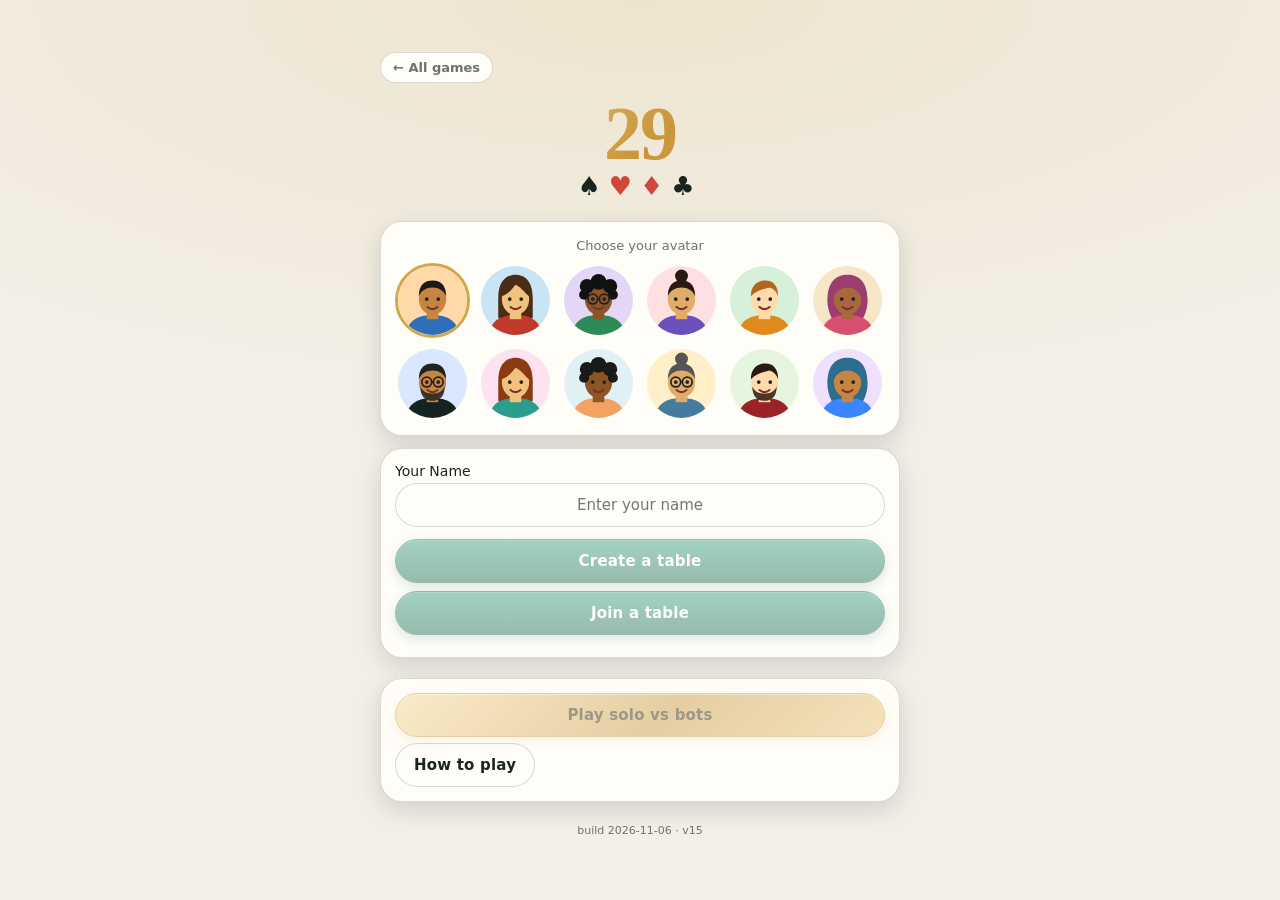
==== commit cc015040: "updated ui and logic" ====
--- a/29_Card_Game_v10.html
+++ b/29_Card_Game_v10.html
@@ -37,7 +37,6 @@
 #s3{left:8px;top:50%;transform:translateY(-50%)}
 .av{width:44px;height:44px;border-radius:50%;background:#ffffff22;border:2px solid #ffffff55;display:flex;align-items:center;justify-content:center;font-weight:700;font-size:17px;margin:0 auto 3px;position:relative;transition:box-shadow .2s}
 .on .av{border-color:var(--ac);box-shadow:0 0 0 4px #e0a52666}
-.cnt{position:absolute;right:-7px;bottom:-5px;background:#000a;border-radius:10px;font-size:11px;font-weight:600;padding:1px 6px}
 .sn{max-width:88px;overflow:hidden;text-overflow:ellipsis;white-space:nowrap}
 .sn small{display:block;font-size:11px;color:inherit;opacity:.75;line-height:1.2}
 .pic{display:block;width:100%;height:100%;border-radius:50%;overflow:hidden}
@@ -129,8 +128,9 @@
 .opt b{display:block;font-size:15px}
 .opt small{display:block;margin-top:2px;line-height:1.35}
 #bar{flex-wrap:wrap}
-.rb{display:flex;gap:5px;margin-left:auto}
+.rb{display:flex;gap:5px;margin-left:auto;flex-wrap:wrap;justify-content:flex-end;min-width:0}
 .rb .sm{padding:0 10px}
+@media (max-width:400px){.rb .sm{padding:0 8px;font-size:12px}}
 #hand .sel2{transform:translateY(-26px) scale(1.06);z-index:3;box-shadow:0 12px 18px #000a,0 0 0 3px var(--ac)}
 .qb{width:100%;display:flex;gap:6px;justify-content:center}
 .ltbox{position:relative;height:260px;margin:8px 0;--sr:60px;--tw:60px}
@@ -149,6 +149,39 @@
 #chatrow input{flex:1;min-width:0;min-height:40px;border-radius:16px;text-align:left;padding:0 14px;font-size:16px}
 #chatrow button{min-height:40px;border-radius:16px;padding:0 16px}
 .chatfab{position:fixed;right:14px;bottom:calc(14px + env(safe-area-inset-bottom,0px));z-index:20;width:52px;height:52px;border-radius:50%;font-size:24px;padding:0;box-shadow:0 6px 18px #0006;line-height:1}
+/* sound board */
+#sfxsheet{position:fixed;inset:0;z-index:30;display:flex;align-items:flex-end;background:#0009}
+.sfxp{background:var(--bg);width:100%;max-width:560px;margin:0 auto;border-radius:24px 24px 0 0;padding:14px 14px calc(14px + env(safe-area-inset-bottom,0px));box-sizing:border-box;height:70%;max-height:70vh;max-height:70dvh;display:flex;flex-direction:column;gap:10px;animation:sfxup .28s ease-out}
+@keyframes sfxup{from{transform:translateY(40px);opacity:0}}
+.sfxh{display:flex;align-items:center;gap:10px;flex-wrap:wrap}
+.sfxh b{flex:1;min-width:0;font-size:16px;text-align:left}
+.sfxvol{display:flex;align-items:center;gap:6px;font-size:14px}
+.sfxvol input{width:min(88px,24vw);min-width:56px;accent-color:var(--ac)}
+.sfxg{flex:1;min-height:0;overflow:auto;overscroll-behavior:contain;-webkit-overflow-scrolling:touch;display:grid;grid-template-columns:repeat(auto-fill,minmax(104px,1fr));gap:10px;align-content:start;padding-bottom:6px}
+.sfxi{position:relative;border:2px solid var(--ln);border-radius:14px;overflow:hidden;background:var(--sf);padding:0;cursor:pointer;color:inherit;display:flex;flex-direction:column;font:inherit}
+.sfxi img{width:100%;aspect-ratio:1;object-fit:cover;display:block;background:#0004}
+.sfxi span{font-size:11px;line-height:1.25;padding:5px 6px;height:2.6em;overflow:hidden;display:-webkit-box;-webkit-line-clamp:2;-webkit-box-orient:vertical;text-align:left}
+.sfxi .pl{position:absolute;top:6px;right:6px;width:26px;height:26px;border-radius:50%;background:#000a;color:#fff;font-size:11px;font-style:normal;display:flex;align-items:center;justify-content:center;gap:2px}
+.sfxi .pl u{display:none;width:3px;background:#fff;border-radius:2px;height:6px}
+.sfxi.on{border-color:var(--ac);box-shadow:0 0 0 2px var(--ac)}
+.sfxi.on .pl{background:var(--ac);align-items:flex-end;padding-bottom:5px}
+.sfxi.on .pl b{display:none}
+.sfxi.on .pl u{display:block;animation:eqb .7s infinite ease-in-out}
+.sfxi.on .pl u:nth-child(3){animation-delay:.15s}
+.sfxi.on .pl u:nth-child(4){animation-delay:.3s}
+@keyframes eqb{0%,100%{height:5px}50%{height:13px}}
+@media (max-width:400px){
+  .sfxp{border-radius:20px 20px 0 0;padding:10px 10px calc(10px + env(safe-area-inset-bottom,0px));gap:8px;height:72%;max-height:72dvh}
+  .sfxh{gap:6px}
+  .sfxh b{font-size:15px}
+  .sfxg{grid-template-columns:repeat(auto-fill,minmax(96px,1fr));gap:8px}
+}
+@media (min-width:700px){
+  .sfxp{max-width:640px}
+  .sfxg{grid-template-columns:repeat(auto-fill,minmax(120px,1fr));gap:12px}
+  .sfxi span{font-size:12px}
+}
+@media (prefers-reduced-motion:reduce){.sfxp{animation:none}.sfxi.on .pl u{animation:none;height:9px}}
 .dots{position:absolute;top:-12px;left:50%;transform:translateX(-50%);background:#fff;border-radius:10px;padding:4px 7px;display:flex;gap:3px;box-shadow:0 1px 4px #0006;z-index:3}
 .dots i{width:5px;height:5px;border-radius:50%;background:#14231f;animation:bl 1s infinite}
 .dots i:nth-child(2){animation-delay:.15s}.dots i:nth-child(3){animation-delay:.3s}
@@ -157,6 +190,8 @@
 .bub.chat{font-size:14px;line-height:1.35;max-width:190px;white-space:normal;word-break:break-word;font-family:inherit;text-align:left;padding:8px 12px;border-radius:14px;animation-duration:4s}
 .b0{left:calc(50% + 34px);bottom:12px}.b1{right:62px;top:40%}.b2{left:calc(50% + 34px);top:14px}.b3{left:62px;top:40%}
 .bub.lb{left:auto;right:14px;top:auto;bottom:84px}
+.bub.bid{font-family:inherit;font-weight:800;letter-spacing:-.5px;font-size:clamp(18px,5vw,26px);padding:3px 9px;line-height:1.15;animation:pop .2s ease-out}
+.pb{position:absolute;left:-7px;bottom:-5px;background:#000a;border:1px solid #fff5;border-radius:10px;font-size:11px;font-weight:600;color:#cfd8d5;padding:1px 6px;z-index:2}
 @keyframes bp{0%{transform:scale(.4);opacity:0}12%{transform:scale(1.1);opacity:1}20%{transform:scale(1)}85%{opacity:1}100%{opacity:0;transform:translateY(-12px)}}
 @media (prefers-reduced-motion:reduce){.dots i,.bub{animation:none}}
 .late{animation:fin .35s 1.2s both}
@@ -175,6 +210,10 @@
 .rvfr .card{width:100%;height:100%;border-radius:12px}
 .rvt{text-align:center;color:#fff;font-weight:800;font-size:20px;text-shadow:0 2px 8px #000;opacity:0;animation:rvtx 2.5s ease-out forwards}
 .rvt small{display:block;font-size:13px;font-weight:600;opacity:.85;margin-top:3px}
+#roy{position:absolute;inset:0;z-index:9;display:flex;align-items:center;justify-content:center;pointer-events:none;border-radius:26px;background:radial-gradient(circle at 50% 50%,#000a 0%,#0007 70%);animation:rvbg 3s ease-in-out forwards}
+.royb{display:flex;flex-direction:column;align-items:center;gap:14px;perspective:700px;animation:rvout 3s ease-in forwards}
+.royrow{display:flex;gap:16px;align-items:center}
+.d2,.d2 .rvbk,.d2 .rvfr{animation-delay:.35s}
 .ts.hid{visibility:hidden}
 .ts.pop{animation:tspop .45s cubic-bezier(.3,1.6,.5,1)}
 @keyframes rvbg{0%{opacity:0}12%{opacity:1}82%{opacity:1}100%{opacity:0}}
@@ -185,19 +224,20 @@
 @keyframes rvglow{0%,55%{box-shadow:0 8px 24px #000a}68%{box-shadow:0 0 0 5px #e0a526,0 0 40px 14px #e0a526aa}100%{box-shadow:0 0 0 3px #e0a526,0 0 22px 6px #e0a52688}}
 @keyframes rvtx{0%,56%{opacity:0;transform:translateY(8px)}70%,100%{opacity:1;transform:none}}
 @keyframes tspop{from{transform:scale(0)}}
-@media (prefers-reduced-motion:reduce){#rv,.rvb,.rvk,.rvbk,.rvfr,.rvt,.ts.pop{animation:none}.rvbk{display:none}.rvfr{transform:none}.rvk{transform:scale(1.1)}.rvt{opacity:1}}
+@media (prefers-reduced-motion:reduce){#rv,#roy,.rvb,.royb,.rvk,.rvbk,.rvfr,.rvt,.ts.pop{animation:none}.rvbk{display:none}.rvfr{transform:none}.rvk{transform:scale(1.1)}.rvt{opacity:1}}
 /* six-pip match board */
-:root{--poff:#c3cbc8;--pred:#ff3b30;--pblk:#0c0f0e;--pbd:#14231f55}
-@media (prefers-color-scheme:dark){:root:not([data-theme="light"]){--poff:#3b4743;--pbd:#e6efec77}}
-:root[data-theme="dark"]{--poff:#3b4743;--pbd:#e6efec77}
+:root{--poff:#c3cbc8;--pcb:#e9eeec;--pred:#ff3b30;--pblk:#0c0f0e;--pbd:#14231f55}
+@media (prefers-color-scheme:dark){:root:not([data-theme="light"]){--poff:#3b4743;--pcb:#1f2c28;--pbd:#e6efec77}}
+:root[data-theme="dark"]{--poff:#3b4743;--pcb:#1f2c28;--pbd:#e6efec77}
 .pips{display:flex;gap:6px;align-items:center}
-.pip{--d:14px;display:block;width:var(--d);height:var(--d);border-radius:50%;background:var(--poff);border:2px solid transparent;box-sizing:border-box;flex:none}
-.pip.r{background:var(--pred);box-shadow:0 0 8px 1px #ff3b3099,inset 0 0 0 1px #fff4}
-.pip.b{background:var(--pblk);border-color:var(--pbd);box-shadow:0 0 5px 0 #0006}
-.pips.lg{gap:10px}.pips.lg .pip{--d:24px}
-.pips.sm{gap:3px}.pips.sm .pip{--d:10px;border-width:1px}
+.pip{--d:16px;display:flex;align-items:center;justify-content:center;width:var(--d);height:calc(var(--d)*1.4);border-radius:calc(var(--d)*.2);font-style:normal;font-size:calc(var(--d)*.78);line-height:1;box-sizing:border-box;flex:none;border:1px solid var(--pbd);background:repeating-linear-gradient(45deg,var(--poff) 0 2px,transparent 2px 4px),var(--pcb)}
+.pip.r,.pip.b{background:#fff;border-color:#0003;box-shadow:0 1px 3px #0004}
+.pip.r{color:#d2312a;box-shadow:0 0 7px 1px #ff3b3088,0 1px 3px #0004}
+.pip.b{color:#111}
+.pips.lg{gap:10px}.pips.lg .pip{--d:26px;border-radius:5px}
+.pips.sm{gap:3px}.pips.sm .pip{--d:11px;border-radius:2px}
 .pip.chg{animation:pipc .5s ease-out}
-@keyframes pipc{from{background:var(--pf);border-color:transparent;box-shadow:none;transform:scale(1.4)}}
+@keyframes pipc{from{transform:rotateY(90deg) scale(1.3)}}
 .pips.done{animation:pdone 1.2s ease-out}
 .pips.done.r{--fc:#ff3b30}.pips.done.k{--fc:#000}
 @keyframes pdone{35%{transform:scale(1.1);filter:drop-shadow(0 0 7px var(--fc))}}
@@ -221,20 +261,162 @@
 @media (min-width:1100px){:root{--cw:82px;--tw:76px;--sr:122px}#app{max-width:1020px}.av{width:64px;height:64px;font-size:22px}}
 @media (min-width:1100px) and (max-height:760px){:root{--cw:66px;--tw:60px;--sr:100px}.av{width:48px;height:48px;font-size:18px}}
 @media (orientation:landscape) and (max-height:520px){:root{--cw:54px;--tw:48px;--sr:76px}#table{flex:none;height:300px}}
+
+/* ===== v12 premium theme ===== */
+:root{--bg:#f3efe6;--sf:#fffdf8;--tx:#1a2420;--mut:#68746d;--felt:#18634f;--felt2:#093226;--ac:#d4a64a;--act:#1c6a56;--ln:#1a24202b;--gold:linear-gradient(135deg,#f3d890,#c8953a 55%,#e8c26e);--ser:Georgia,"Iowan Old Style","Palatino Linotype",serif}
+@media (prefers-color-scheme:dark){:root:not([data-theme="light"]){--bg:#070d0b;--sf:#111b17;--tx:#ece6d6;--mut:#9aa89f;--act:#2a8f74;--ln:#ece6d62b}}
+:root[data-theme="dark"]{--bg:#070d0b;--sf:#111b17;--tx:#ece6d6;--mut:#9aa89f;--act:#2a8f74;--ln:#ece6d62b}
+body{background:radial-gradient(110% 60% at 50% 0%,color-mix(in srgb,var(--bg) 85%,#d4a64a),var(--bg) 70%) fixed,var(--bg)}
+button{border-radius:999px;font-weight:600;letter-spacing:.2px;transition:transform .12s,box-shadow .2s,filter .2s}
+button.pri{background:linear-gradient(180deg,#34a082,#1c6a56);border-color:#1c6a56;color:#fff;box-shadow:0 4px 12px #1c6a5655,inset 0 1px 0 #fff3}
+button.gold,.chip.x{background:var(--gold);color:#2a1d00;border-color:#c8953a;box-shadow:0 4px 12px #c8953a44,inset 0 1px 0 #fff6}
+.logo b{font-family:var(--ser);background:var(--gold);-webkit-background-clip:text;background-clip:text;color:transparent;letter-spacing:-2px}
+.lcard,.bteam{border-radius:22px;box-shadow:0 8px 24px #0002}
+#bar{padding:calc(8px + env(safe-area-inset-top,0px)*0) 12px 6px;flex-wrap:nowrap}
+.chip{background:var(--sf);border:1px solid #d4a64a55;border-radius:999px;padding:5px 12px;font-size:12.5px}
+.chip.x{border-color:transparent}
+#chips{flex:1;min-width:0}
+.rb{flex:none;flex-wrap:nowrap}
+#bar .sm{background:transparent;border:1px solid var(--ln);min-height:30px;font-size:12px;padding:0 11px;color:var(--mut)}
+#strip{gap:10px;padding:2px 12px 10px}
+.tm{display:grid;grid-template-columns:1fr auto;grid-template-areas:"s c" "b c" "m c";align-items:center;column-gap:10px;row-gap:0;border-radius:18px;padding:8px 12px;background:linear-gradient(160deg,var(--sf),color-mix(in srgb,var(--sf) 90%,var(--ac)));box-shadow:0 2px 10px #0002}
+.tm.me{border-color:#d4a64a;box-shadow:0 0 0 1px #d4a64a55,0 4px 14px #0003}
+.tm small{grid-area:s;width:auto;text-transform:uppercase;letter-spacing:1.3px;font-size:10px}
+.tm b{grid-area:b;font:700 26px/1.1 var(--ser)}
+.tm>span{grid-area:m;margin:0}
+.tm .pips{grid-area:c;width:auto;margin:0}
+#table{margin:0 10px;border-radius:30px;overflow:hidden;background:radial-gradient(ellipse at 50% 42%,var(--felt) 0%,var(--felt2) 78%,#041a14 100%);box-shadow:inset 0 0 0 1px #f3d89066,inset 0 0 0 7px #0b2a21,inset 0 0 0 8px #d4a64a55,inset 0 0 60px #000a,0 14px 34px #0006}
+#table::before{content:"29";position:absolute;inset:0;display:flex;align-items:center;justify-content:center;font:700 clamp(90px,34vw,170px)/1 var(--ser);color:#f3d890;opacity:.06;pointer-events:none}
+.av{width:48px;height:48px;border:2px solid #f3d89099;background:#0a2a21;box-shadow:0 4px 10px #0006}
+.on .av{border-color:#f3d890;box-shadow:0 0 0 4px #f3d89040,0 0 22px #f3d89066}
+.sn{background:#0006;border:1px solid #f3d89033;border-radius:999px;padding:2px 10px;max-width:100px;font-weight:600;-webkit-backdrop-filter:blur(4px);backdrop-filter:blur(4px)}
+.sn small{font-weight:500}
+.card{background:linear-gradient(165deg,#fffefb,#f1ecdf);border:1px solid #0003;box-shadow:0 3px 8px #0006,inset 0 0 0 1.5px #fffdf5}
+.back{background:radial-gradient(circle,#f3d890 0 2.5px,transparent 3.5px),repeating-linear-gradient(45deg,#1b2f5c 0 3px,#263f78 3px 6px);border:2px solid #f6f1e3;box-shadow:inset 0 0 0 2px #d4a64a99,0 2px 5px #0006}
+.ts{box-shadow:0 0 0 2px #d4a64a,0 3px 8px #0006}
+#dock{padding:2px 10px calc(8px + env(safe-area-inset-bottom,0px));position:relative}
+#msg{padding:8px 12px 0;font-weight:600;letter-spacing:.1px}
+#hint{padding:0 12px}
+#tools{display:flex;justify-content:center;gap:12px;padding-top:10px}
+.ib{width:44px;min-height:44px;height:44px;padding:0;border-radius:50%;display:flex;align-items:center;justify-content:center;background:var(--sf);border:1px solid #d4a64a55;color:var(--tx);box-shadow:0 2px 8px #0002}
+.ib svg{width:21px;height:21px;fill:none;stroke:currentColor;stroke-width:1.8;stroke-linecap:round;stroke-linejoin:round}
+.ib:active{transform:scale(.92)}
+#rx{top:auto;bottom:calc(66px + env(safe-area-inset-bottom,0px));right:auto;left:50%;transform:translateX(-50%);flex-wrap:nowrap;border-radius:28px;border:1px solid #d4a64a66;box-shadow:0 12px 30px #0008}
+#chatpop{top:auto;bottom:calc(66px + env(safe-area-inset-bottom,0px));right:auto;left:50%;transform:translateX(-50%);border-radius:22px;border:1px solid #d4a64a66;box-shadow:0 12px 30px #0008}
+.mb{background:#020807b8;-webkit-backdrop-filter:blur(6px);backdrop-filter:blur(6px)}
+.mp{position:relative;background:linear-gradient(170deg,color-mix(in srgb,var(--bg) 92%,#fff),var(--bg));border:1px solid #d4a64a66;border-radius:28px;padding:28px 20px 20px;box-shadow:0 24px 60px #000a,inset 0 1px 0 #fff3}
+.mp,.mp.win,.mp.lose{border-top:1px solid #f3d890}
+.mp::before{content:"";position:absolute;left:50%;top:-1px;transform:translateX(-50%);width:90px;height:3px;border-radius:3px;background:var(--gold)}
+.mp.win::before{background:linear-gradient(90deg,#2a8f74,#7ad9bd)}.mp.lose::before{background:linear-gradient(90deg,#d2453a,#f0867c)}
+.mp h2{font-family:var(--ser);font-size:24px;letter-spacing:.2px}
+.big{font-family:var(--ser)}
+.opt{border:1.5px solid var(--ln);border-radius:16px}
+.opt.sel{border-color:#d4a64a;box-shadow:0 0 0 3px #d4a64a33}
+.pn,.sfxp{border-top:1px solid #d4a64a88;border-radius:28px 28px 0 0;box-shadow:0 -14px 40px #0008}
+/* two stacked 6s: a sliding top card uncovers pips of the card beneath */
+.duo{--w:26px;position:relative;width:calc(var(--w)*1.97);height:calc(var(--w)*2.31);flex:none}
+.pips.lg .duo{--w:42px}
+.sc{position:absolute;left:0;top:0;width:var(--w);height:calc(var(--w)*1.4);border-radius:calc(var(--w)*.13);background:linear-gradient(165deg,#fffefb,#efe9db);border:1px solid #0004;box-shadow:0 2px 6px #0005}
+.sc.r{color:#d2312a}.sc.k{color:#111}
+.sc.top{transform:var(--t);z-index:2;box-shadow:0 4px 10px #0007}
+.sc .sx{position:absolute;inset:0;display:grid;grid-template-columns:1fr 1fr;grid-template-rows:repeat(3,1fr);place-items:center;font-size:calc(var(--w)*.3);line-height:1}
+.sc .sx i{font-style:normal}
+.duo.mv .top{animation:dm .6s cubic-bezier(.3,1.35,.5,1)}
+.duo.chg{animation:pipc .5s ease-out}
+@keyframes dm{from{transform:var(--f)}}
+@media (prefers-reduced-motion:reduce){.duo.mv .top,.duo.chg{animation:none}}
+/* ===== v13 extra polish ===== */
+.tm .pips{align-self:center}
+#hand{padding-top:22px;min-height:calc(var(--cw)*1.42 + 30px)}
+#hand .card{--r:0deg;--ty:0px;transform:translateY(var(--ty)) rotate(var(--r));transform-origin:50% 120%;box-shadow:0 6px 14px #0007,inset 0 0 0 1.5px #fffdf5}
+#hand .ok{transform:translateY(calc(var(--ty) - 14px)) rotate(var(--r));box-shadow:0 12px 20px #000a,0 0 0 2px #f3d890,0 0 16px #f3d89066}
+#hand .ok:active{transform:translateY(calc(var(--ty) - 24px)) rotate(var(--r)) scale(1.05)}
+#hand .sel2{transform:translateY(calc(var(--ty) - 28px)) rotate(0deg) scale(1.08)}
+@media (hover:hover){#hand .ok:not(.sel2):hover{transform:translateY(calc(var(--ty) - 22px)) rotate(var(--r))}}
+#hand .lock{--r:0deg;--ty:0px}
+#cc::before{content:"";position:absolute;left:50%;top:50%;width:min(44%,170px);aspect-ratio:1;transform:translate(-50%,-50%);border-radius:50%;border:1px dashed #f3d89040;box-shadow:inset 0 0 30px #0004}
+.on .av{animation:turnp 1.8s ease-in-out infinite}
+@keyframes turnp{50%{box-shadow:0 0 0 7px #f3d89022,0 0 28px #f3d89088}}
+@media (prefers-reduced-motion:reduce){.on .av{animation:none}}
+#act{margin:8px 0}
+#act button{min-height:48px;padding:0 26px;font-size:16px}
+.card{border-radius:calc(var(--cw)*.12)}
+.mp .dlgbtns button,.mp>button{min-height:48px}
+.sn{font-size:12.5px}
+.chip b{font-family:var(--ser)}
+/* shuffle + serve */
+#deal{position:absolute;inset:0;z-index:7;pointer-events:none}
+.dc.back{position:absolute;left:0;top:0;width:var(--dw);height:var(--dh);border-width:1.5px;border-radius:5px}
+#hand.dealing .card{opacity:0}
 [hidden]{display:none!important}
+
+/* ===== v14: premium table, no avatar discs, pip cards ===== */
+.sn{max-width:96px;padding:5px 12px;border-radius:14px;font-weight:600;line-height:1.2;background:linear-gradient(180deg,#ffffff24,#ffffff0e);border:1px solid #ffffff30;box-shadow:0 3px 10px #0004;transition:background .25s,box-shadow .25s}
+#s1 .sn,#s3 .sn{max-width:70px;padding:5px 8px}
+.on .sn{background:linear-gradient(180deg,#f6d780,#e0a526);color:#2a1d00;border-color:#fbe6a8;box-shadow:0 0 0 3px #e0a52655,0 6px 18px #e0a52677}
+.on .sn small{opacity:.8}
+.s1{left:69%}.s3{left:31%}
+#table{background:radial-gradient(ellipse at 50% 38%,#238168 0%,var(--felt) 38%,var(--felt2) 100%);box-shadow:inset 0 0 0 2px #d4a64a66,inset 0 0 70px #0007,0 12px 32px #0005}
+#tc{left:10px;top:10px;padding:6px 9px 7px;border-radius:14px;background:#0004;border:1px solid #ffffff26;backdrop-filter:blur(4px);font-weight:600;letter-spacing:.3px}
+.chip,.tm{backdrop-filter:blur(6px);box-shadow:0 2px 8px #0002}
+.tm.me{box-shadow:0 0 0 1px var(--act),0 4px 14px #1d6b5744}
+.bonus{font-size:28px;text-shadow:0 2px 8px #000,0 0 14px #e0a52699}
+.card{box-shadow:0 3px 8px #0008,inset 0 0 0 2px #fff}
+.sc.bk{background:radial-gradient(circle,#f3d890 0 2.5px,transparent 3.5px),repeating-linear-gradient(45deg,#1b2f5c 0 3px,#263f78 3px 6px);border:2px solid #f6f1e3;box-shadow:inset 0 0 0 2px #d4a64a99,0 4px 10px #0007}
+#game{animation:gfade .45s ease-out}
+@keyframes gfade{from{opacity:0;transform:translateY(8px)}}
+@media (prefers-reduced-motion:reduce){#game{animation:none}}
+#cc::before{display:none}
+.pick.sp{margin:2px 0 6px}.pick.sp .pk{width:calc(var(--cw) + 24px)}
+.card.bk7{background:repeating-linear-gradient(45deg,#1b2f5c 0 3px,#263f78 3px 6px);border:2px solid #f6f1e3;box-shadow:inset 0 0 0 2px #d4a64a99,0 2px 6px #0007;display:flex;align-items:center;justify-content:center}
+.card.bk7 b{font:700 calc(var(--cw)*.6)/1 var(--ser);color:#f3d890;text-shadow:0 2px 6px #000a}
+/* mobile + desktop fit */
+@supports (height:100dvh){html,body{height:100dvh}.mp{max-height:92dvh}}
+@media (max-width:360px){:root{--cw:44px;--tw:40px}.sn{max-width:76px;font-size:12px}}
+@media (min-width:1000px){#app{max-width:860px}}
+@media (hover:hover){#hand .ok:hover{transform:translateY(calc(var(--ty) - 22px)) rotate(var(--r))}button:not(:disabled):hover{filter:brightness(1.07)}.pk:hover .card{transform:translateY(-4px)}}
+.card.jk{background:linear-gradient(160deg,#fffdf6,#f1e6c8);box-shadow:inset 0 0 0 2px #d4a64a,0 2px 6px #0007}
+.card.jk svg{position:absolute;left:12%;right:4%;bottom:3%;width:84%;height:auto;max-height:90%}
+.card.jk i{position:absolute;left:calc(var(--cw)*.07);top:calc(var(--cw)*.06);writing-mode:vertical-rl;font:700 calc(var(--cw)*.12)/1 Georgia,serif;font-style:normal;letter-spacing:.12em;color:#d2312a}
+@media (min-width:700px){.pips .duo{--w:38px}.pips.lg .duo{--w:64px}.pips.lg{gap:14px}}
+@media (min-width:1000px){.pips .duo{--w:44px}.pips.lg .duo{--w:76px}}
+#rx{position:fixed;inset:0;transform:none;z-index:30;display:flex;align-items:flex-end;background:#0009;padding:0;border:0;border-radius:0;box-shadow:none;flex-wrap:nowrap;gap:0}
+#rx[hidden]{display:none!important}
+#rx .sfxp{height:auto;max-height:62dvh}
+#rx .sfxh button{width:auto;font-size:13px;border:1px solid var(--ln);background:var(--sf);padding:0 14px;min-height:34px}
+.rxg{flex:1;min-height:0;overflow:auto;overscroll-behavior:contain;padding-bottom:6px}
+.rxh{font-size:12px;font-weight:700;letter-spacing:.08em;text-transform:uppercase;color:var(--mut);margin:10px 4px 6px}
+.rxrow{display:grid;grid-template-columns:repeat(auto-fill,minmax(52px,1fr));gap:6px}
+#rx .rxi{width:100%;min-height:52px;font-size:28px;border-radius:16px;border:1px solid var(--ln);background:var(--sf);box-shadow:none;transition:transform .12s,background .15s}
+#rx .rxi:active{transform:scale(.88)}
+@media (hover:hover){#rx .rxi:hover{transform:scale(1.1);background:color-mix(in srgb,var(--sf) 82%,var(--ac))}}
+
+/* ===== v15 fixes ===== */
+:root{--sr:112px}
+@media (max-height:700px){:root{--sr:98px}}
+@media (min-width:700px){:root{--sr:122px}}
+@media (min-width:1100px){:root{--sr:134px}}
+@media (orientation:landscape) and (max-height:520px){:root{--sr:80px}}
+.s1{left:66%}.s3{left:34%}
+#s1 .sn,#s3 .sn{max-width:60px}
+#sndpop{position:absolute;bottom:calc(66px + env(safe-area-inset-bottom,0px));left:50%;transform:translateX(-50%);z-index:15;width:min(260px,calc(100% - 28px));background:var(--sf);border:1px solid #d4a64a66;border-radius:22px;box-shadow:0 12px 30px #0008;padding:8px;display:flex;flex-direction:column;gap:6px}
+#sndpop[hidden]{display:none}
+#cc #tc .tcs{margin:2px auto}
+#cc #tc .tcs .card{position:relative;left:auto;top:auto;transform:none;--cw:36px}
+#cc #tc .tcs.hid{visibility:hidden}
+.tcs.pop{animation:tspop .45s cubic-bezier(.3,1.6,.5,1)}
 </style></head><body>
 <div id="app">
 <div id="lobby"></div>
 <div id="game" hidden>
-<div id="bar"><div id="chips"></div><div class="rb"><button class="sm" id="snb" onclick="toggleSnd()" aria-label="Sound on or off"></button><button class="sm" onclick="toggleRx()" aria-label="Reactions">😀</button><button class="sm" onclick="toggleChat()" aria-label="Chat">💬</button><button class="sm" onclick="openLast()">Last trick</button><button class="sm" onclick="openSheet(true)" aria-label="Open scores">Scores</button><button class="sm" onclick="confirmLeave()" aria-label="Leave game">Leave</button><button class="sm" id="cancelBtn" onclick="confirmCancel()" aria-label="Cancel game" hidden>Cancel</button></div></div>
-<div id="rx" hidden><button onclick="sendReact('👍')">👍</button><button onclick="sendReact('😂')">😂</button><button onclick="sendReact('😮')">😮</button><button onclick="sendReact('👏')">👏</button><button onclick="sendReact('😢')">😢</button><button onclick="sendReact('🔥')">🔥</button></div>
+<div id="bar"><div id="chips"></div><div class="rb"><button class="sm" onclick="openLast()">Last trick</button><button class="sm" onclick="openSheet(true)" aria-label="Open scores">Scores</button><button class="sm" onclick="confirmLeave()" aria-label="Leave game">Leave</button><button class="sm" id="cancelBtn" onclick="confirmCancel()" aria-label="Cancel game" hidden>Cancel</button></div></div>
+<div id="rx" hidden onclick="if(event.target===this)toggleRx()"><div class="sfxp"><div class="sfxh"><b>Reactions</b><button class="sm" onclick="toggleRx()" aria-label="Close reactions">✕</button></div><div class="rxg" id="rxg"></div></div></div>
 <div id="strip"></div>
 <div id="table">
 <div class="seat" id="s2"></div><div class="seat" id="s1"></div><div class="seat" id="s3"></div><div class="seat" id="s0"></div>
 <div id="center"><div id="cc"></div><div id="fly"></div></div>
 </div>
-<div id="msg" aria-live="polite"></div><div id="hint"></div>
-<div id="dock"><div id="act"></div><div id="hand"></div></div>
+<div id="dock"><div id="msg" aria-live="polite"></div><div id="hint"></div><div id="act"></div><div id="hand"></div><div id="tools"><button class="ib" id="snb" onclick="toggleSndMenu()" aria-label="Sound on or off"></button><button class="ib" onclick="toggleRx()" aria-label="Reactions"><svg viewBox="0 0 24 24"><circle cx="12" cy="12" r="9"/><path d="M8.5 14.2c1 1.4 2.2 2 3.5 2s2.5-.6 3.5-2"/><path d="M9 9.5h.01M15 9.5h.01"/></svg></button><button class="ib" id="sfxBtn" onclick="toggleSfx()" aria-label="Sound board"><svg viewBox="0 0 24 24"><path d="M9 18V6l10-2v12"/><circle cx="6.5" cy="18" r="2.5"/><circle cx="16.5" cy="16" r="2.5"/></svg></button><button class="ib" onclick="toggleChat()" aria-label="Chat"><svg viewBox="0 0 24 24"><path d="M20 12a8 8 0 0 1-11.6 7.1L4 20l1-4A8 8 0 1 1 20 12z"/></svg></button></div></div>
 </div>
 <div id="chatpop" hidden>
 <div id="qchat">
@@ -247,6 +429,15 @@
 <div id="chatrow"><input id="chatInput" maxlength="200" placeholder="Type a message..." oninput="clearQuickSel()" onkeydown="if(event.key==='Enter'){event.preventDefault();sendChat()}" aria-label="Chat message"><button class="pri" onclick="sendChat()">Send</button></div>
 </div>
 </div>
+<div id="sndpop" hidden>
+<button id="sndUi" onclick="setSnd('ui')"></button>
+<button id="sndMeme" onclick="setSnd('meme')"></button>
+<button id="sndAll" class="pri" onclick="setSnd('all')"></button>
+</div>
+<div id="sfxsheet" hidden onclick="if(event.target===this)closeSfx()"><div class="sfxp">
+<div class="sfxh"><b>Sound board</b><span class="sfxvol"><span id="sfxvi">🔊</span><input type="range" id="sfxvol" min="0" max="100" oninput="setSfxVol(this.value)" aria-label="Sound board volume"></span><button class="sm" onclick="closeSfx()" aria-label="Close sound board">✕</button></div>
+<div class="sfxg" id="sfxg"></div>
+</div></div>
 <div id="modal" class="mb" hidden></div>
 <div id="dlg" class="mb" hidden><div class="mp" id="dlgBox"></div></div>
 <div id="lt" class="mb" hidden onclick="this.hidden=true"></div>
@@ -267,13 +458,15 @@
 var syncErr=0;
 const SU=['♠','♥','♦','♣'],RK=['J','9','A','10','K','Q','8','7'],PT={J:3,9:2,A:1,10:1};
 const tm=s=>s%2,pt=c=>PT[c.r]||0,red=c=>c.s===1||c.s===2,cid=c=>c.s+c.r;
-let warnSeen=-1,G=null,solo=false,isHost=false,uid=null,uname='',me=0,myTeam=-1,db=null,tdoc=null,code='',seats=[null,null,null,null],lastN={},baseline=true,tmr=0,hb=16,seenQ=-1,seenT=new Set(),wr=false,dirty=false,lmsg='',wasMine=false,selT=null,dismissId=-1,ml=false,myAv=loadAv(),selP=null,seenR=-1,lastId=-1,overId=-1,lastMsg='',lastRx=0,snOn=loadSn(),ws=null,wsOnline=false;
+let warnSeen=-1,G=null,solo=false,isHost=false,uid=null,uname='',me=0,myTeam=-1,db=null,tdoc=null,code='',seats=[null,null,null,null],lastN={},baseline=true,tmr=0,hb=16,seenQ=-1,seenT=new Set(),wr=false,dirty=false,lmsg='',wasMine=false,selT=null,dismissId=-1,ml=false,myAv=loadAv(),selP=null,seenR=-1,lastId=-1,overId=-1,lastMsg='',lastRx=0,snOn=loadSn(),seenS=-1,sfxVol=loadSfxVol(),sfxAudio=null,lastSfxSend=0,sfxBuilt=false,ws=null,wsOnline=false;
 let lobbyMode=null,roomToken=null,lastSyncAt=0,syncLoop=0;
 let lastModalHTML='',modalPopTimer=0;
 let dlgActions=[],dlgQueue=[],dlgActive=false,dlgActiveSeat=null;
+let autoT=0,autoSig='';
+let bidShown='',bidId=-1,bidEl=null;
 const sh=a=>{for(let i=a.length-1;i>0;i--){const j=Math.random()*(i+1)|0;[a[i],a[j]]=[a[j],a[i]]}return a};
 const srt=h=>h.sort((a,b)=>a.s-b.s||a.o-b.o);
-const openSheet=v=>{$('sheet').hidden=!v};
+const openSheet=v=>{$('sheet').hidden=!v;snd(v?'pop':'close')};
 
 /* ===== match scoring: six pips per team (pure logic, no UI) =====
    pip value: 1 = red (+1), -1 = black (-1), 0 = off. Team score = reds - blacks = sum of its pips.
@@ -319,7 +512,7 @@
 function newRound(){
   const d=[];for(let s=0;s<4;s++)RK.forEach((r,o)=>d.push({s,r,o}));sh(d);
   const o=G,dealer=o.dealer==null?3:(o.dealer+1)%4,f=(dealer+1)%4;
-  G={id:(o.id||0)+1,q:o.q||0,pid:o.pid,names:o.names,bots:o.bots,av:o.av,pips:o.pips||freshPips(),hist:o.hist||[],dealer,last:o.last||null,rq:o.rq||0,react:o.react||null,
+  G={id:(o.id||0)+1,q:o.q||0,pid:o.pid,names:o.names,bots:o.bots,av:o.av,pips:o.pips||freshPips(),hist:o.hist||[],dealer,last:o.last||null,rq:o.rq||0,react:o.react||null,sq:o.sq||0,sfx:o.sfx||null,
     hands:[0,1,2,3].map(i=>srt(d.slice(i*4,i*4+4))),rest:[0,1,2,3].map(i=>d.slice(16+i*4,20+i*4)),
     sh:-1,shi:0,shev:0,bid:0,bidder:-1,origBid:[-1,-1,-1,-1],origBidder:[-1,-1,-1,-1],stayedAt:-1,passed:[0,0,0,0],stake:1,dl:[],di:0,trump:-1,tcard:null,nt:false,rev:false,forced:-1,trick:[],n:0,pts:[0,0],tricks:[0,0],roy:false,royBy:-1,
     phase:'bid',turn:f,msg:'New deal. @'+f+' bids first.'};
@@ -369,12 +562,11 @@
 function canStay(p){
   if(!G||G.phase!=='bid'||G.turn!==p||G.passed[p])return false;
   if(G.bidder<0||G.bidder===p||G.bid<16||G.bid>=28)return false;
-  if(!G.origBid||!G.origBidder)return false;
-  if(!(G.origBid[p]>=16)||!(G.bid>G.origBid[p]))return false;
-  const ob=G.origBidder[p];
-  if(ob<0||!G.passed[ob])return false;
+  if(!G.origBid||!(G.origBid[p]>=16))return false;
   if(G.stayedAt===G.bid)return false;
-  return true;
+  /* the earlier caller in bidding order holds the stay right against a later player's raise */
+  const f=(G.dealer+1)%4,pos=i=>(i-f+4)%4;
+  return pos(p)<pos(G.bidder);
 }
 function doStay(p){
   if(!canStay(p))return;
@@ -385,13 +577,13 @@
   G.turn=prev;
 }
 function est(p){const h=G.hands[p];return h.reduce((a,c)=>a+pt(c),0)}
-function botBid(p){
+function botTh(p){
   const h=G.hands[p],cnt=[0,0,0,0];h.forEach(c=>cnt[c.s]++);
   let t=14+est(p)*1.4+(Math.max(...cnt)>=3?2:0)+(h.some(c=>c.r==='J')?1:0)+Math.random()*2-1;
   if(G.bidder>=0&&G.bidder!==p&&tm(G.bidder)===tm(p))t-=3;
-  t=Math.min(24,Math.round(t));const need=Math.max(16,G.bid+1);
-  return need<=t?need:0;
-}
+  return Math.min(24,Math.round(t));
+}
+function botBid(p){const t=botTh(p),need=Math.max(16,G.bid+1);return need<=t?need:0}
 /* bidding done -> opponents may double -> bidder may redouble -> trump */
 function endBid(){
   G.phase='dbl';G.dl=[(G.bidder+1)%4,(G.bidder+3)%4];G.di=0;G.turn=G.dl[0];
@@ -427,8 +619,8 @@
     G.msg='Trump comes from the 7th card of @'+p+', kept aside. The last cards are dealt.';
   }
   G.phase='play';G.turn=(G.dealer+1)%4;
-  /* 7th-card trump but none of the bidder's other 7 cards is a point card (J, 9, A, 10): cancel or continue */
-  if(m==='7th'&&!w&&G.hands[p].every(c=>pt(c)===0)){G.phase='no7';G.turn=p;G.msg='@'+p+' has no point card among the other 7 cards. Cancel this deal or continue?'}
+  /* 7th-card trump but none of the bidder's other 7 cards is a trump-suit point card (J, 9, A, 10): cancel or continue */
+  if(m==='7th'&&!w&&G.hands[p].filter(c=>c.s===G.trump).every(c=>pt(c)===0)){G.phase='no7';G.turn=p;G.msg='@'+p+' has no point card of the trump suit among the other 7 cards. Cancel this deal or continue?'}
   else openSh();
 }
 function setTrump(p,c){
@@ -458,7 +650,8 @@
   const h=G.hands[p];return h.some(c=>c.s===G.trump&&c.r==='K')&&h.some(c=>c.s===G.trump&&c.r==='Q');
 }
 function declare(p){
-  G.roy=true;G.royBy=p;G.bid+=tm(p)===tm(G.bidder)?-4:4;
+  G.roy=true;G.royBy=p;
+  G.bid=Math.max(16,Math.min(28,G.bid+(tm(p)===tm(G.bidder)?-4:4)));  /* Royals ±4, but the bid stays within 16–28 */
   G.msg='Royals declared by @'+p+'. The bid is now '+G.bid+'.';
 }
 function cls(x,ls){return x.c.s===G.trump&&G.rev&&ls!==G.trump?2:x.c.s===ls?1:0}  /* G.rev (not x.tr): a trump-suit card played before the reveal still counts once trump is revealed in the same trick */
@@ -522,7 +715,8 @@
 function apply(p,a){
   if(!G||p<0)return;
   const t=a.t,h=G.hands[p];
-  if(t==='react'){if(['👍','😂','😮','👏','😢','🔥'].includes(a.e)){G.react={q:++G.rq,p,e:a.e};commit()}return}
+  if(t==='react'){if(RXS.includes(a.e)){G.react={q:++G.rq,p,e:a.e};commit()}return}
+if(t==='sfx'){const i=+a.i;if(Number.isInteger(i)&&i>=0&&i<SFX.length&&(!G.sfx||Date.now()-(G.sfx.at||0)>=1200)){G.sfx={q:++G.sq,p,i,at:Date.now()};commit()}return}
   if(t==='undo'){if(!G.hist.length)return;undoHand(p);commit();return}
   if(t==='bid'&&G.phase==='bid'&&G.turn===p){const b=+a.b;if(b===0||(b>=Math.max(16,G.bid+1)&&b<=28))doBid(p,b);else return}
   else if(t==='stay'&&G.phase==='bid'&&G.turn===p)doStay(p);
@@ -530,13 +724,12 @@
   else if(t==='rdbl'&&G.phase==='rdbl'&&G.turn===p)doRdbl(p,!!a.d);
   else if(t==='sh'&&G.phase==='sh'&&G.turn===p){if(a.d)declareSh(p);else{shNext();botSh()}}
   else if(t==='trump'&&G.phase==='trump'&&G.bidder===p){
-    if(a.m==='7th'&&a.w&&h.every(c=>pt(c)===0)){setTrumpMode(p,'7th',1);G.warn=p;G.msg='@'+p+' has no point cards but wants to continue. Trump is hidden.'}
-    else if(a.m==='nt'||a.m==='7th')setTrumpMode(p,a.m);
+    if(a.m==='nt'||a.m==='7th')setTrumpMode(p,a.m);
     else{const c=h.find(x=>cid(x)===a.c);if(!c)return;setTrump(p,c)}
   }
-  else if(t==='no7'&&(G.phase==='no7'||G.phase==='trump')&&G.bidder===p){
-    if(a.c){G.dealer=(G.dealer+3)%4;newRound();G.msg='Deal cancelled: @'+p+' had no point cards for a 7th-card trump. New deal: @'+G.turn+' bids first.'}
-    else if(G.phase==='no7'){G.phase='play';G.turn=(G.dealer+1)%4;G.warn=p;G.msg='@'+p+' has no point cards but wants to continue. Trump is hidden.';openSh()}
+  else if(t==='no7'&&G.phase==='no7'&&G.bidder===p){
+    if(a.c){G.dealer=(G.dealer+3)%4;newRound();G.msg='Deal cancelled: @'+p+' had no trump-suit point cards for a 7th-card trump. New deal: @'+G.turn+' bids first.'}
+    else if(G.phase==='no7'){G.phase='play';G.turn=(G.dealer+1)%4;G.warn=p;G.msg='@'+p+' has no trump-suit point cards but wants to continue. Trump is hidden.';openSh()}
   }
   else if(G.phase==='play'&&G.trick.length<tl()&&G.turn===p){
     if(t==='play'){const c=h.find(x=>cid(x)===a.c);if(!c||!moves(p).cards.includes(c))return;play(p,c)}
@@ -552,11 +745,11 @@
   clearTimeout(tmr);
   if(!G||!(solo||isHost))return;
   const bt=i=>G.bots[i],go=(ms,f)=>{tmr=setTimeout(f,ms)};
-  if(G.phase==='bid'&&bt(G.turn))go(900,()=>apply(G.turn,{t:'bid',b:botBid(G.turn)}));
+  if(G.phase==='bid'&&bt(G.turn))go(900,()=>{const p=G.turn;if(canStay(p)&&botTh(p)>=G.bid)apply(p,{t:'stay'});else apply(p,{t:'bid',b:botBid(p)})});
   else if(G.phase==='dbl'&&bt(G.turn))go(1000,()=>apply(G.turn,{t:'dbl',d:botDbl(G.turn)}));
   else if(G.phase==='rdbl'&&bt(G.turn))go(1000,()=>apply(G.turn,{t:'rdbl',d:botRdbl(G.turn)}));
   else if(G.phase==='no7'&&bt(G.bidder))go(1500,()=>apply(G.bidder,{t:'no7',c:Math.random()<.6?1:0}));
-  else if(G.phase==='trump'&&bt(G.bidder))go(1300,()=>apply(G.bidder,Math.random()<.15?(G.hands[G.bidder].every(c=>pt(c)===0)&&Math.random()<.5?{t:'no7',c:1}:{t:'trump',m:'7th',w:1}):{t:'trump',c:cid(botTrump())}));
+  else if(G.phase==='trump'&&bt(G.bidder))go(1300,()=>apply(G.bidder,Math.random()<.15?{t:'trump',m:'7th'}:{t:'trump',c:cid(botTrump())}));
   else if(G.phase==='play'){
     if(G.trick.length===tl())go(1300,()=>{resolve();commit()});
     else if(bt(G.turn))go(900,()=>botPlay(G.turn));
@@ -843,7 +1036,7 @@
   let h='<h2>'+escH(req.title)+'</h2>';
   if(req.body)h+='<p>'+escH(req.body)+'</p>';
   h+='<div class="dlgbtns">'+(req.buttons||[]).map((b,i)=>'<button class="'+(b.cls||'')+'" onclick="dlgAction('+i+')">'+escH(b.l)+'</button>').join('')+'</div>';
-  $('dlgBox').innerHTML=h;$('dlg').hidden=false;
+  $('dlgBox').innerHTML=h;$('dlg').hidden=false;snd('pop');
 }
 function hideDialog(keepQueue){
   $('dlg').hidden=true;$('dlgBox').innerHTML='';
@@ -1029,7 +1222,7 @@
     h+='</div>';
     if(lmsg)h+='<p class="note">'+lmsg+'</p>';
   }
-  h+='<p style="text-align:center;color:var(--mut);font-size:11px;margin-top:10px">build 2026-11-04 · duel bidding</p>';
+  h+='<p style="text-align:center;color:var(--mut);font-size:11px;margin-top:10px">build 2026-11-06 · v15</p>';
   $('lobby').innerHTML=h;
 }
 function legacyCopy(t){
@@ -1081,7 +1274,7 @@
 function chg(d){hb=Math.min(28,Math.max(Math.max(16,G.bid+1),hb+d));render()}
 function fly(L,rel){
   const f=$('fly');f.innerHTML='';
-  const T=[['50%','112%'],['104%','50%'],['50%','-6%'],['-4%','50%']][rel(L.w)];
+  const T=[['50%','88%'],['88%','50%'],['50%','12%'],['12%','50%']][rel(L.w)];
   const els=L.cards.map(x=>{const d=document.createElement('div');d.innerHTML=cardH(x.c,'s'+rel(x.p));const e=d.firstChild;f.appendChild(e);return e});
   const b=document.createElement('div');b.className='bonus';b.textContent='+'+L.v;b.style.left=T[0];b.style.top=T[1];f.appendChild(b);
   requestAnimationFrame(()=>requestAnimationFrame(()=>{
@@ -1092,16 +1285,27 @@
 }
 const SUN=['Spades','Hearts','Diamonds','Clubs'];
 /* six-pip components: pipEls draws the lights, pipsH adds change animation for a live team, miniH is a small static row */
-function pipEls(a,pv,ch){
-  return a.map((v,i)=>'<i class="pip'+(v>0?' r':v<0?' b':'')+(ch&&ch[i]?' chg':'')+'"'+(ch&&ch[i]?' style="--pf:'+(pv[i]>0?'var(--pred)':pv[i]<0?'var(--pblk)':'var(--poff)')+'"':'')+'></i>').join('');
+const POSE=[[0,0,0],[20,0,24],[0,35,0],[50,0,0],[0,65,0],[50,65,0],[95,0,0]]; /* tx%, ty%, rot: 1 tilt, 2 down, 3 right, 4 further down, 5 right+down, 6 slid off */
+const poseT=n=>'translate('+POSE[n][0]+'%,'+POSE[n][1]+'%) rotate('+POSE[n][2]+'deg)';
+const face=(su,c,x)=>'<div class="sc '+c+(x||'')+'"><div class="sx">'+('<i>'+su+'</i>').repeat(6)+'</div></div>';
+function pipEls(a,pv,ch,t){
+  const cnt=x=>[x.filter(v=>v>0).length,x.filter(v=>v<0).length],[nr,nb]=cnt(a),n=Math.abs(nr-nb),pos=nr>nb;
+  let pn=n,po=pos,mv='';
+  if(pv&&ch&&ch.some(Boolean)){const [pr,pb]=cnt(pv);pn=Math.abs(pr-pb);po=pr>pb;mv=(po===pos||!n||!pn)?' mv':' chg'}
+  /* 0: one face-down card. 1-5: a face-down card slides off a red (+) or black (-) 6, one symbol per point. 6: fully uncovered.
+     team 0 = hearts/spades, team 1 = diamonds/clubs */
+  const bk='<div class="sc bk top"></div>',st=' style="--t:'+poseT(n)+';--f:'+poseT(pn)+'"';
+  if(!n)return '<div class="duo'+mv+'"'+st+'>'+bk+'</div>';
+  const b=t?(pos?face('\u2666','r'):face('\u2663','k')):(pos?face('\u2665','r'):face('\u2660','k'));
+  return '<div class="duo'+mv+'"'+st+'>'+b+bk+'</div>';
 }
 function pipsH(t,cls){
   const a=G.pips[t],pv=pipPrev&&pipPrev[t],ch=pv?a.map((v,i)=>v!==pv[i]):null,mv=ch&&ch.some(Boolean);
   const done=mv&&(pipsFull(a,1)||pipsFull(a,-1));
   const nr=a.filter(v=>v>0).length,nb=a.filter(v=>v<0).length;
-  return '<div class="pips '+(cls||'')+(mv&&G.phase==='over'?' dly':'')+(done?' done '+(pipsFull(a,1)?'r':'k'):'')+'" role="img" aria-label="'+nr+' red, '+nb+' black, '+(NP-nr-nb)+' off">'+pipEls(a,pv,ch)+'</div>';
-}
-const miniH=a=>'<div class="pips sm">'+pipEls(a)+'</div>';
+  return '<div class="pips '+(cls||'')+(mv&&G.phase==='over'?' dly':'')+(done?' done '+(pipsFull(a,1)?'r':'k'):'')+'" role="img" aria-label="'+nr+' red, '+nb+' black, '+(NP-nr-nb)+' off">'+pipEls(a,pv,ch,t)+'</div>';
+}
+const miniH=a=>'';
 function boardH(g,t0){
   const tn=t=>[t,t+2].map(i=>i===me?'You':g.names[i]).join(' + ');
   return '<div class="board">'+[[t0,'Your team'],[1-t0,'Opponents']].map((x,i)=>'<div class="bteam'+(i?'':' me')+'"><div class="bth"><span><b>'+x[1]+'</b><br><small>'+tn(x[0])+'</small></span><span class="bsc">'+sg(pipScore(g.pips[x[0]]))+'</span></div>'+pipsH(x[0],'lg')+'</div>').join('')+'</div>';
@@ -1124,19 +1328,32 @@
   ml=false;
   if(g.phase==='sh'&&g.turn===me&&me>=0)return '<div class="mp"><h2>Declare Single Hand?</h2><p>Play alone and win all 8 tricks. Your partner sits out. If you win every trick your team scores <b>+3</b> game points, and if you lose any trick it scores <b>−3</b>. Trump stays as set.</p><button class="gold" style="width:100%;margin-top:10px" onclick="act({t:\'sh\',d:1})">Declare Single Hand</button><button style="width:100%;margin-top:8px" onclick="act({t:\'sh\',d:0})">Pass</button></div>';
   if(g.sh>=0&&g.shev&&g.phase==='play'&&g.n===0&&g.sh!==me&&shSeen!==g.id)return '<div class="mp"><h2>'+g.names[g.sh]+' plays Single Hand!</h2><p>'+(me>=0&&(g.sh+2)%4===me?'Your partner plays alone, so you sit out this deal.':(tm(g.sh)===tm(V)?'':'Stop them: take any trick and their team loses 3 game points. ')+g.names[(g.sh+2)%4]+' sits out.')+' They must win all 8 tricks.</p><button class="pri" style="width:100%;margin-top:10px" onclick="closeSh()">OK</button></div>';
+  if(me>=0&&g.phase==='bid'&&g.turn===me&&!g.passed[me]){
+    hb=Math.max(hb,Math.max(16,g.bid+1));
+    const min=Math.max(16,g.bid+1),chips=[16,18,20,22,24,28].filter(v=>v>=min);
+    return '<div class="mp"><h2>Your bid</h2><p class="note">'+(g.bid?'Current bid <b>'+g.bid+'</b> by '+escH(g.bidder===me?'You':g.names[g.bidder])+' — you must go higher':'No bid yet — start at 16 or higher')+'</p>'+
+      '<div style="display:flex;align-items:center;justify-content:center;gap:14px;margin:14px 0 10px"><button onclick="chg(-1)" aria-label="Lower bid" style="min-width:44px">−</button><b style="font-size:34px;line-height:1;min-width:46px">'+hb+'</b><button onclick="chg(1)" aria-label="Raise bid" style="min-width:44px">+</button></div>'+
+      '<div class="qb">'+chips.map(v=>'<button class="sm'+(v===hb?' pri':'')+'" onclick="setHb('+v+')">'+v+'</button>').join('')+'</div>'+
+      '<button class="pri" style="width:100%;margin-top:14px" onclick="act({t:\'bid\',b:hb})">Bid '+hb+'</button>'+
+      '<button style="width:100%;margin-top:8px" onclick="act({t:\'bid\',b:0})">Pass</button>'+
+      (canStay(me)?'<button class="gold" style="width:100%;margin-top:8px" onclick="act({t:\'stay\'})">Stay at '+g.bid+'</button>':'')+'</div>';
+  }
+  if(me>=0&&g.phase==='dbl'&&g.turn===me){
+    return '<div class="mp"><h2>Double the stakes?</h2><p class="note">'+escH(g.names[g.bidder])+' won the bid at '+g.bid+'. Doubling sets the stakes to ×2: a made or failed bid then moves each pip step twice as far.</p><button class="gold" style="width:100%;margin-top:12px" onclick="act({t:\'dbl\',d:1})">Double ×2</button><button style="width:100%;margin-top:8px" onclick="act({t:\'dbl\',d:0})">Pass</button></div>';
+  }
   if(g.dev&&(g.phase==='rdbl'||g.phase==='trump')&&g.dev.p!==me&&devSeen!==g.id+'-'+g.dev.n){
     const dv=g.dev,ask=g.phase==='rdbl'&&g.bidder===me&&dv.x===2;
     return '<div class="mp"><h2>'+g.names[dv.p]+(dv.x===2?' doubled!':' redoubled!')+'</h2><div class="big">×'+dv.x+'</div><p>'+(dv.x===2?'The opponents doubled the stakes.':'The bidder redoubled the stakes.')+' Each game point now counts '+dv.x+' times, so the bidding team’s pips move '+dv.x+' steps on this deal.</p>'+(ask?'<p class="note">Redouble to ×4, or keep ×2?</p><button class="gold" style="width:100%;margin-top:10px" onclick="devAct(1)">Redouble ×4</button><button style="width:100%;margin-top:8px" onclick="devAct(0)">Keep ×2</button>':'<button class="pri" style="width:100%;margin-top:10px" onclick="closeDev()">OK</button>')+'</div>';
   }
   if(g.phase==='no7'&&g.bidder===me){
     const cs=g.hands[me].map(c=>cardH(c)).join('');
-    return '<div class="mp"><h2>No point cards</h2><p>None of your other 7 cards is a point card (J, 9, A or 10). Your 7th card, shown at the end, sets trump.</p><div style="--cw:36px;display:flex;flex-wrap:wrap;gap:5px;justify-content:center;margin:12px 0">'+cs+(g.tcard?'<span style="width:100%;font-size:11px;color:var(--mut)">7th card (trump)</span>'+cardH(g.tcard,'win2'):'')+'</div><p class="note">Cancel this deal and redeal, or continue anyway? If you continue, everyone is told.</p><button class="pri" style="width:100%;margin-top:12px" onclick="act({t:\'no7\',c:1})">Cancel this deal</button><button style="width:100%;margin-top:8px" onclick="act({t:\'no7\',c:0})">Continue anyway</button></div>';
-  }
-  if(g.warn>=0&&warnSeen!==g.id&&g.phase!=='over')return '<div class="mp"><h2>No power cards</h2><p><b>'+(g.warn===me?'You have':g.names[g.warn]+' has')+'</b> no point card (J, 9, A or 10) among the other 7 cards of the 7th-card trump, but '+(g.warn===me?'chose':'wants')+' to continue.</p><button class="pri" style="width:100%;margin-top:10px" onclick="closeWarn()">OK</button></div>';
+    return '<div class="mp"><h2>No trump-suit point card</h2><p>None of your 7 cards is a point card (J, 9, A or 10) of the trump suit. Your 7th card, shown at the end, sets trump.</p><div style="--cw:36px;display:flex;flex-wrap:wrap;gap:5px;justify-content:center;margin:12px 0">'+cs+(g.tcard?'<span style="width:100%;font-size:11px;color:var(--mut)">7th card (trump)</span>'+cardH(g.tcard,'win2'):'')+'</div><p class="note">Cancel this deal and redeal, or continue anyway? If you continue, everyone is told.</p><button class="pri" style="width:100%;margin-top:12px" onclick="act({t:\'no7\',c:1})">Cancel this deal</button><button style="width:100%;margin-top:8px" onclick="act({t:\'no7\',c:0})">Continue anyway</button></div>';
+  }
+  if(g.warn>=0&&warnSeen!==g.id&&g.phase!=='over')return '<div class="mp"><h2>No trump-suit point card</h2><p><b>'+(g.warn===me?'You have':g.names[g.warn]+' has')+'</b> no point card (J, 9, A or 10) of the trump suit among the other 7 cards of the 7th-card trump, but '+(g.warn===me?'chose':'wants')+' to continue.</p><button class="pri" style="width:100%;margin-top:10px" onclick="closeWarn()">OK</button></div>';
   if(myTr){
-    const sc=g.hands[me].find(c=>cid(c)===selT),ok=!!selT,w7=selT==='S7'&&g.hands[me].every(c=>pt(c)===0);
+    const sc=g.hands[me].find(c=>cid(c)===selT),ok=!!selT,w7=false;
     const cs=g.hands[me].map(c=>'<div class="pk'+(selT===cid(c)?' sel':'')+'" onclick="selTr(\''+cid(c)+'\')">'+cardH(c)+SUN[c.s]+'</div>').join('');
-    return '<div class="mp"><h2>Choose trump</h2><p class="note">Pick a card to set the trump suit. The card stays in your hand and you can play it normally. Or choose an option below.</p><div class="pick">'+cs+'</div><div class="opt'+(selT==='NT'?' sel':'')+'" onclick="selTr(\'NT\')"><b>Joker: no trump</b><small>No suit is trump this deal.</small></div><div class="opt'+(selT==='S7'?' sel':'')+'" onclick="selTr(\'S7\')"><b>7th card</b><small>Your 7th card sets trump. You will see it, but you cannot play it until someone asks for trump or it is the last trick.</small></div>'+(w7?'<div class="opt sel" style="cursor:default"><b>No point cards in your hand</b><small>None of your cards is a J, 9, A or 10. Cancel this deal and redeal, or continue with the 7th card as trump. If you continue, everyone is told.</small></div><button class="pri" style="width:100%;margin-top:12px" onclick="act({t:\'no7\',c:1})">Cancel this deal</button><button style="width:100%;margin-top:8px" onclick="confirmW()">Continue anyway</button>':'')+'<button class="pri" style="width:100%;margin-top:12px"'+(ok?'':' disabled')+(w7?' hidden':'')+' onclick="confirmT()">'+(selT==='NT'?'Play with no trump':selT==='S7'?'Use my 7th card as trump':sc?'Set '+SU[sc.s]+' as trump':'Select an option')+'</button></div>';
+    return '<div class="mp"><h2>Choose trump</h2><p class="note">Pick a card to set the trump suit. The card stays in your hand and you can play it normally. Or choose an option below.</p><div class="pick">'+cs+'</div><div class="pick sp"><div class="pk'+(selT==='S7'?' sel':'')+'" onclick="selTr(\'S7\')"><div class="card bk7"><b>7</b></div>7th card</div><div class="pk'+(selT==='NT'?' sel':'')+'" onclick="selTr(\'NT\')"><div class="card jk"><i>JOKER</i><svg viewBox="0 0 48 68" aria-hidden="true"><path d="M9 34C2 20 3 11 7 7c6 6 13 14 16 26z" fill="#d2312a"/><path d="M39 34c7-14 6-23 2-27-6 6-13 14-16 26z" fill="#1f3a78"/><path d="M16 33C18 18 21 9 24 4c3 5 6 14 8 29z" fill="#e0a526"/><circle cx="7" cy="7" r="3.2" fill="#e0a526"/><circle cx="41" cy="7" r="3.2" fill="#e0a526"/><circle cx="24" cy="4" r="3.2" fill="#d2312a"/><rect x="9" y="32" width="30" height="5" rx="2.5" fill="#14231f"/><circle cx="24" cy="47" r="10.5" fill="#fff3dc" stroke="#14231f" stroke-width=".9"/><circle cx="20" cy="45" r="1.4" fill="#14231f"/><circle cx="28" cy="45" r="1.4" fill="#14231f"/><circle cx="17.5" cy="50" r="1.8" fill="#f2a5a0"/><circle cx="30.5" cy="50" r="1.8" fill="#f2a5a0"/><path d="M19 51q5 4.5 10 0" fill="none" stroke="#14231f" stroke-width="1.1" stroke-linecap="round"/><path d="M7 66l5-9 4 6 4-6 4 6 4-6 4 6 4-6 5 9z" fill="#d2312a" stroke="#14231f" stroke-width=".6"/></svg></div>Joker</div></div><p class="note">'+(selT==='S7'?'Your 7th card sets trump. You will see it, but you cannot play it until someone asks for trump or it is the last trick.':selT==='NT'?'Joker: no suit is trump this deal.':'Pick one of your cards, the 7th card, or the Joker.')+'</p>'+(w7?'<div class="opt sel" style="cursor:default"><b>No trump-suit point card</b><small>None of your cards is a J, 9, A or 10 of the trump suit. Cancel this deal and redeal, or continue with the 7th card as trump. If you continue, everyone is told.</small></div><button class="pri" style="width:100%;margin-top:12px" onclick="act({t:\'no7\',c:1})">Cancel this deal</button><button style="width:100%;margin-top:8px" onclick="confirmW()">Continue anyway</button>':'')+'<button class="pri" style="width:100%;margin-top:12px"'+(ok?'':' disabled')+(w7?' hidden':'')+' onclick="confirmT()">'+(selT==='NT'?'Play with no trump':selT==='S7'?'Use my 7th card as trump':sc?'Set '+SU[sc.s]+' as trump':'Select an option')+'</button></div>';
   }
   if(g.phase==='over'&&dismissId!==g.id){
     ml=true;
@@ -1194,14 +1411,42 @@
   const v=$('code')&&$('code').value;renderLobby();if(v&&$('code'))$('code').value=v;
 }
 /* ===== sound effects (synthesised in the browser, no audio files) ===== */
+const SFX=[{"f":"sound effect/sounds/aayein-meme.mp3","i":"sound effect/image/aayein-meme.jpeg","n":"Aayein meme"},{"f":"sound effect/sounds/abe-sale.mp3","i":"sound effect/image/abe-sale.jpg","n":"Abe sale"},{"f":"sound effect/sounds/abhi-maza-ayagga (mp3cut.net).mp3","i":"sound effect/image/abhi-maza-ayagga (mp3cut.net).jpeg","n":"Abhi maza ayagga"},{"f":"sound effect/sounds/amar-vul-hoyeche-khoma-kore-den (mp3cut.net).mp3","i":"sound effect/image/amar-vul-hoyeche-khoma-kore-den (mp3cut.net).jpeg","n":"Amar vul hoyeche khoma kore den"},{"f":"sound effect/sounds/anime-ahh.mp3","i":"sound effect/image/anime-ahh.jpg","n":"Anime ahh"},{"f":"sound effect/sounds/anime-girl-voice.mp3","i":"sound effect/image/anime-girl-voice.jpg","n":"Anime girl voice"},{"f":"sound effect/sounds/are-baap-re-yaad-aya.mp3","i":"sound effect/image/are-baap-re-yaad-aya.jpeg","n":"Are baap re yaad aya"},{"f":"sound effect/sounds/ashraful_rs0EBpS (mp3cut.net).mp3","i":"sound effect/image/ashraful_rs0EBpS (mp3cut.net).png","n":"Ashraful rs0EBpS"},{"f":"sound effect/sounds/ei-bosun-toh (mp3cut.net).mp3","i":"sound effect/image/ei-bosun-toh (mp3cut.net).jpeg","n":"Ei bosun toh"},{"f":"sound effect/sounds/ei-tomra-kemon-aso-helicopter-milon (mp3cut.net).mp3","i":"sound effect/image/ei-tomra-kemon-aso-helicopter-milon (mp3cut.net).jpeg","n":"Ei tomra kemon aso helicopter milon"},{"f":"sound effect/sounds/ekbaar-dhokaa-khaaichi (mp3cut.net).mp3","i":"sound effect/image/ekbaar-dhokaa-khaaichi (mp3cut.net).jpeg","n":"Ekbaar dhokaa khaaichi"},{"f":"sound effect/sounds/emotional-damage-meme (mp3cut.net).mp3","i":"sound effect/image/emotional-damage-meme (mp3cut.net).png","n":"Emotional damage meme"},{"f":"sound effect/sounds/griberaa-bhaalo-aacho.mp3","i":"sound effect/image/griberaa-bhaalo-aacho.jpeg","n":"Griberaa bhaalo aacho"},{"f":"sound effect/sounds/gx-panel-bangladesh (mp3cut.net).mp3","i":"sound effect/image/gx-panel-bangladesh (mp3cut.net).jpeg","n":"Gx panel bangladesh"},{"f":"sound effect/sounds/maaunttaan-ddio-bhyyer-golaa-maari.mp3","i":"sound effect/image/maaunttaan-ddio-bhyyer-golaa-maari.jpg","n":"Maaunttaan ddio bhyyer golaa maari"},{"f":"sound effect/sounds/my-name-is-shamol (mp3cut.net) (1).mp3","i":"sound effect/image/my-name-is-shamol (mp3cut.net) (1).jpg","n":"My name is shamol"},{"f":"sound effect/sounds/nahi-nahi-saluke-yaha-kuchh-to-gadbad-hai.mp3","i":"sound effect/image/nahi-nahi-saluke-yaha-kuchh-to-gadbad-hai.jpeg","n":"Nahi nahi saluke yaha kuchh to gadbad hai"},{"f":"sound effect/sounds/pure-debo-dutto-daanaa.mp3","i":"sound effect/image/pura debo dutto daanaa meme.png","n":"Pure debo dutto daanaa"},{"f":"sound effect/sounds/rag-korla_xg1tnet.mp3","i":"sound effect/image/rag-korla_xg1tnet.jpeg","n":"Rag korla xg1tnet"},{"f":"sound effect/sounds/see you not for mine.mp3","i":"sound effect/image/see you not for  mine.jpeg","n":"See you not for mine"},{"f":"sound effect/sounds/tmp_z5b93np (mp3cut.net).mp3","i":"sound effect/image/tmp_z5b93np (mp3cut.net).jpeg","n":"Tmp z5b93np"}];
 function loadSn(){try{return localStorage.getItem('snd29')!=='0'}catch(e){return true}}
+function loadSfxVol(){try{const v=+localStorage.getItem('sfxvol');return Number.isFinite(v)&&v>=0&&v<=100?v:80}catch(e){return 80}}
 let AC=null;
 function actx(){try{if(!AC)AC=new(window.AudioContext||window.webkitAudioContext)();if(AC.state==='suspended')AC.resume();return AC}catch(e){return null}}
 function tone(f,d,ty,v,at){const c=actx();if(!c)return;const n=c.currentTime+(at||0),o=c.createOscillator(),g=c.createGain();o.type=ty||'sine';o.frequency.value=f;g.gain.setValueAtTime(v||.1,n);g.gain.exponentialRampToValueAtTime(.0001,n+d);o.connect(g);g.connect(c.destination);o.start(n);o.stop(n+d)}
 function noise(d,v,at){const c=actx();if(!c)return;const n=c.currentTime+(at||0),b=c.createBuffer(1,Math.ceil(c.sampleRate*d),c.sampleRate),x=b.getChannelData(0);for(let i=0;i<x.length;i++)x[i]=(Math.random()*2-1)*(1-i/x.length);const s=c.createBufferSource(),g=c.createGain(),f=c.createBiquadFilter();f.type='highpass';f.frequency.value=1500;s.buffer=b;g.gain.value=v||.1;s.connect(f);f.connect(g);g.connect(c.destination);s.start(n)}
-const SND={play:()=>noise(.09,.2),deal:()=>[0,.07,.14,.21].forEach(t=>noise(.06,.14,t)),turn:()=>{tone(660,.12,'sine',.08);tone(880,.16,'sine',.08,.09)},win:()=>[523,659,784].forEach((f,i)=>tone(f,.25,'triangle',.1,i*.09)),lose:()=>tone(220,.28,'sawtooth',.05),bid:()=>tone(520,.07,'square',.035),dbl:()=>{tone(300,.2,'sawtooth',.06);tone(450,.25,'sawtooth',.06,.12)},rev:()=>{tone(400,.1,'triangle',.1);tone(600,.2,'triangle',.1,.1)},fan:()=>[523,659,784,1047].forEach((f,i)=>tone(f,.3,'triangle',.1,i*.12)),sad:()=>[392,330,262].forEach((f,i)=>tone(f,.35,'triangle',.09,i*.18)),chat:()=>tone(900,.09,'sine',.06),flip:()=>{noise(.12,.15);[784,988,1175,1568].forEach((f,i)=>tone(f,.35,'triangle',.07,i*.07))}};
+function soft(f,d,v,at,ty){const c=actx();if(!c)return;const n=c.currentTime+(at||0),o=c.createOscillator(),g=c.createGain(),lp=c.createBiquadFilter();o.type=ty||'sine';o.frequency.value=f;lp.type='lowpass';lp.frequency.value=2600;g.gain.setValueAtTime(.0001,n);g.gain.linearRampToValueAtTime(v||.05,n+.015);g.gain.exponentialRampToValueAtTime(.0001,n+d);o.connect(lp);lp.connect(g);g.connect(c.destination);o.start(n);o.stop(n+d+.02)}
+function bell(f,d,v,at){soft(f,d,v,at);soft(f*2,d*.6,(v||.05)*.3,at)}
+function swish(d,v,at,fq){const c=actx();if(!c)return;const n=c.currentTime+(at||0),b=c.createBuffer(1,Math.ceil(c.sampleRate*d),c.sampleRate),x=b.getChannelData(0);for(let i=0;i<x.length;i++)x[i]=(Math.random()*2-1)*Math.sin(Math.PI*i/x.length);const s=c.createBufferSource(),g=c.createGain(),f=c.createBiquadFilter();f.type='bandpass';f.frequency.value=fq||1800;f.Q.value=.7;s.buffer=b;g.gain.value=v||.08;s.connect(f);f.connect(g);g.connect(c.destination);s.start(n)}
+const SND={play:()=>{swish(.07,.1,0,2000);soft(160,.1,.07,.005)},deal:()=>[0,.08,.16,.24].forEach((t,i)=>swish(.07,.07,t,1500+i*200)),turn:()=>{bell(659,.35,.045);bell(988,.4,.04,.1)},win:()=>[523,659,784,1047].forEach((f,i)=>bell(f,.55,.06,i*.11)),lose:()=>{soft(262,.5,.05,0,'triangle');soft(196,.6,.05,.18,'triangle')},bid:()=>bell(740,.18,.04),dbl:()=>{soft(311,.4,.06,0,'triangle');soft(466,.45,.05,.12,'triangle')},rev:()=>{bell(523,.3,.05);bell(784,.4,.05,.1)},fan:()=>[523,659,784,1047].forEach((f,i)=>bell(f,.6,.05,i*.12)),sad:()=>[392,330,262].forEach((f,i)=>soft(f,.5,.05,i*.2,'triangle')),chat:()=>bell(880,.2,.035),flip:()=>{swish(.14,.09,0,2400);[784,988,1175,1568].forEach((f,i)=>bell(f,.45,.045,.05+i*.07))},pop:()=>{bell(740,.22,.04);soft(1110,.25,.02,.04)},close:()=>bell(554,.16,.03),tap:()=>soft(620,.07,.025)};
 function snd(k){if(snOn&&SND[k])try{SND[k]()}catch(e){}}
-function toggleSnd(){snOn=!snOn;try{localStorage.setItem('snd29',snOn?'1':'0')}catch(e){}$('snb').textContent=snOn?'🔊':'🔇';snd('turn')}
+document.addEventListener('click',e=>{const b=e.target.closest&&e.target.closest('button');if(b&&!b.closest('.sfxi'))snd('tap')},true);
+function loadMeme(){try{return localStorage.getItem('meme29')!=='0'}catch(e){return true}}
+let memeOn=loadMeme();
+function sndIc(){return (snOn||memeOn)
+ ?'<svg viewBox="0 0 24 24"><path d="M4 9.5v5h3.5L12 18.5v-13L7.5 9.5z"/><path d="M15.5 9a4 4 0 0 1 0 6M18 6.5a8 8 0 0 1 0 11"/></svg>'
+ :'<svg viewBox="0 0 24 24"><path d="M4 9.5v5h3.5L12 18.5v-13L7.5 9.5z"/><path d="M16 9.5l5 5M21 9.5l-5 5"/></svg>'}
+function paintSnd(){
+ $('sndUi').textContent=(snOn?'\uD83D\uDD0A':'\uD83D\uDD07')+' Game sounds: '+(snOn?'On':'Off');
+ $('sndMeme').textContent=(memeOn?'\uD83D\uDD0A':'\uD83D\uDD07')+' Meme sounds: '+(memeOn?'On':'Off');
+ $('sndAll').textContent=(snOn||memeOn)?'Mute all':'Unmute all';
+ $('snb').innerHTML=sndIc();
+}
+function toggleSndMenu(){
+ const p=$('sndpop');p.hidden=!p.hidden;
+ if(!p.hidden){$('rx').hidden=true;if($('chatpop'))$('chatpop').hidden=true;paintSnd()}
+}
+function setSnd(k){
+ if(k==='ui')snOn=!snOn;
+ else if(k==='meme')memeOn=!memeOn;
+ else{const v=!(snOn||memeOn);snOn=v;memeOn=v}
+ if(!memeOn&&sfxAudio){try{sfxAudio.pause()}catch(e){}document.querySelectorAll('.sfxi.on').forEach(b=>b.classList.remove('on'))}
+ try{localStorage.setItem('snd29',snOn?'1':'0');localStorage.setItem('meme29',memeOn?'1':'0')}catch(e){}
+ paintSnd();if(snOn)snd('tap');
+}
 /* ===== quick reactions, last trick, quick bids ===== */
 function botReact(w,v){
   if(v<3||Math.random()>.45)return;
@@ -1209,7 +1454,9 @@
   const b=bs[Math.random()*bs.length|0],E=tm(b)===tm(w)?['😎','🔥','👏']:['😢','😮','😅'];
   G.react={q:++G.rq,p:b,e:E[Math.random()*3|0]};
 }
-function toggleRx(){const r=$('rx');r.hidden=!r.hidden;if(!r.hidden&&$('chatpop'))$('chatpop').hidden=true}
+const RXC=[["Faces", ["😀", "😂", "🤣", "😊", "😍", "😎", "🤩", "😉", "😮", "😱", "😢", "😭", "😡", "😤", "🤔", "🙄", "😴", "😅", "🥳", "🤯", "😏", "🥲", "😬", "🤫"]], ["Hands", ["👍", "👎", "👏", "🙌", "🙏", "💪", "👌", "✌️", "🤝", "🤞", "👋", "🤟"]], ["Game", ["🔥", "⭐", "🏆", "👑", "🎯", "💯", "🎉", "♠️", "♥️", "♦️", "♣️", "🃏", "🍀", "💰", "⚡", "🚀"]], ["More", ["❤️", "💔", "💙", "💚", "💛", "🖤", "✨", "💥", "🎊", "🤡", "💀", "👀", "🙈", "🐢", "🐍", "🤑"]]],RXS=RXC.flatMap(c=>c[1]);let rxBuilt=false;
+function buildRx(){if(rxBuilt)return;rxBuilt=true;$('rxg').innerHTML=RXC.map(c=>'<div class="rxh">'+c[0]+'</div><div class="rxrow">'+c[1].map(e=>'<button class="rxi" data-e="'+e+'" onclick="sendReact(this.dataset.e)">'+e+'</button>').join('')+'</div>').join('')}
+function toggleRx(){const r=$('rx');r.hidden=!r.hidden;if(!r.hidden){buildRx();snd('pop');if($('sndpop'))$('sndpop').hidden=true;if($('chatpop'))$('chatpop').hidden=true}else snd('close')}
 function seatRel(i){return ((i-(me>=0?me:0))+4)%4}
 function sendReact(e){
   $('rx').hidden=true;const t=Date.now();
@@ -1226,10 +1473,67 @@
   const host=lobby?$('app'):$('table');if(!host)return;
   host.appendChild(d);snd('chat');setTimeout(()=>d.remove(),isChat?4000:2400);
 }
+/* bid-number popup near a seat: sticky until the next bid replaces it (no sound: the bid chime already plays) */
+function clearBidPop(){if(bidEl){bidEl.remove();bidEl=null}}
+function bidPop(r,txt){
+  const host=$('table');if(!host)return;
+  clearBidPop();
+  const d=document.createElement('div');
+  d.className='bub bid b'+r;d.textContent=txt;
+  host.appendChild(d);bidEl=d;
+}
 function toggleChat(){
   const c=$('chatpop');if(!c)return;
   c.hidden=!c.hidden;
-  if(!c.hidden){$('rx').hidden=true;setTimeout(()=>{const i=$('chatInput');if(i)i.focus()},50)}
+  if(!c.hidden){$('rx').hidden=true;if($('sndpop'))$('sndpop').hidden=true;setTimeout(()=>{const i=$('chatInput');if(i)i.focus()},50)}
+}
+function toggleSfx(){const s=$('sfxsheet');if(!s)return;if(s.hidden)openSfx();else closeSfx()}
+function openSfx(){
+  const s=$('sfxsheet');if(!s)return;
+  $('rx').hidden=true;
+  const c=$('chatpop');if(c&&!c.hidden)toggleChat();
+  buildSfxGrid();
+  const v=$('sfxvol');if(v)v.value=sfxVol;
+  const vi=$('sfxvi');if(vi)vi.textContent=sfxVol===0?'🔇':sfxVol<50?'🔉':'🔊';
+  s.hidden=false;snd('pop');
+}
+function closeSfx(){const s=$('sfxsheet');if(s){if(!s.hidden)snd('close');s.hidden=true}}
+function buildSfxGrid(){
+  if(sfxBuilt)return;sfxBuilt=true;
+  const g=$('sfxg');if(!g)return;
+  g.innerHTML=SFX.map((e,k)=>'<button class="sfxi" data-k="'+k+'" onclick="sendSfx('+k+')"><img loading="lazy" alt="" src="'+encodeURI(e.i)+'"><span>'+escH(e.n)+'</span><i class="pl"><b>\u25B6</b><u></u><u></u><u></u></i></button>').join('');
+}
+function sendSfx(i){
+  closeSfx();
+  const now=Date.now();
+  if(now-lastSfxSend<1200)return;
+  lastSfxSend=now;
+  act({t:'sfx',i});
+}
+function setSfxVol(v){
+  sfxVol=Math.max(0,Math.min(100,+v|0));
+  try{localStorage.setItem('sfxvol',sfxVol)}catch(e){}
+  if(sfxAudio)sfxAudio.volume=sfxVol/100;
+  const vi=$('sfxvi');if(vi)vi.textContent=sfxVol===0?'🔇':sfxVol<50?'🔉':'🔊';
+}
+function playSfx(i){
+  const e=SFX[i];if(!e)return;
+  document.querySelectorAll('.sfxi.on').forEach(b=>b.classList.remove('on'));
+  if(!memeOn)return;
+  try{
+    if(!sfxAudio)sfxAudio=new Audio();
+    sfxAudio.pause();
+    sfxAudio.src=encodeURI(e.f);
+    sfxAudio.volume=sfxVol/100;
+    const p=sfxAudio.play();
+    if(p&&p.catch)p.catch(()=>{});
+  }catch(err){}
+  const tile=document.querySelector('.sfxi[data-k="'+i+'"]');
+  if(tile){
+    tile.classList.add('on');
+    sfxAudio.onended=()=>tile.classList.remove('on');
+    sfxAudio.onerror=()=>tile.classList.remove('on');
+  }
 }
 function clearQuickSel(){document.querySelectorAll('#qchat button.sel').forEach(b=>b.classList.remove('sel'))}
 function pickQuick(btn,msg){
@@ -1274,20 +1578,39 @@
   return'';
 }
 /* ===== trump reveal animation ===== */
-let rvBusy=false,rvPrev=false,rvId=-1,royPrev=false;
+let rvBusy=false,rvPrev=false,rvId=-1,royPrev=false,royBusy=false;
 function trumpReveal(g,N){
   rvBusy=true;
   const red=g.trump===1||g.trump===2,w=g.forced;
   const who=w>=0?(w===g.bidder?'Revealed by ':'Asked by ')+N(w):'Revealed for the last trick';
   const d=document.createElement('div');d.id='rv';
   d.innerHTML='<div class="rvb"><div class="rvk"><div class="rvf rvbk"></div><div class="rvf rvfr">'+(g.tcs?cardH(g.tcs,''):'<div class="tface'+(red?' r':'')+'"><b>'+SU[g.trump]+'</b><small>'+SUN[g.trump]+'</small></div>')+'</div></div><div class="rvt">Trump is '+SUN[g.trump]+'<small>'+who+'</small></div></div>';
-  const end=()=>{d.remove();rvBusy=false;document.querySelectorAll('#tc .ts.hid').forEach(e=>{e.classList.remove('hid');e.classList.add('pop')})};
+  const end=()=>{d.remove();rvBusy=false;document.querySelectorAll('#tc .ts.hid,#tc .tcs.hid').forEach(e=>{e.classList.remove('hid');e.classList.add('pop')})};
   setTimeout(()=>{
     $('table').appendChild(d);
     if(matchMedia('(prefers-reduced-motion:reduce)').matches){setTimeout(end,1500);return}
     setTimeout(()=>snd('flip'),1250);
     setTimeout(end,2500);
   },w>=0?0:800);
+}
+/* Royals: the trump K and Q flip in together (waits for an in-progress trump reveal) */
+function royalsReveal(g,N){
+  if($('roy'))return;
+  if(rvBusy){setTimeout(()=>{if(G&&G.roy)royalsReveal(g,N)},400);return}
+  royBusy=true;
+  const su=g.trump,d=document.createElement('div');d.id='roy';
+  d.innerHTML='<div class="royb"><div class="royrow">'+
+    '<div class="rvk"><div class="rvf rvbk"></div><div class="rvf rvfr">'+cardH({s:su,r:'K',o:6},'')+'</div></div>'+
+    '<div class="rvk d2"><div class="rvf rvbk"></div><div class="rvf rvfr">'+cardH({s:su,r:'Q',o:5},'')+'</div></div>'+
+    '</div><div class="rvt">Royals!<small>'+(g.royBy<0?'A player':g.royBy===me?'You declare':escH(N(g.royBy))+' declares')+' King + Queen of '+SUN[su]+'</small><small>The bid is now '+g.bid+'</small></div></div>';
+  const end=()=>{d.remove();royBusy=false};
+  setTimeout(()=>{
+    const host=$('table');if(!host){royBusy=false;return}
+    host.appendChild(d);
+    if(matchMedia('(prefers-reduced-motion:reduce)').matches){setTimeout(end,1500);return}
+    setTimeout(()=>snd('fan'),900);
+    setTimeout(end,3000);
+  },50);
 }
 function setModal(mh,ml){
   const el=$('modal');
@@ -1302,10 +1625,63 @@
   el.innerHTML=mh;
   el.hidden=false;
   if(!wasOpen){
-    el.classList.add('pop');
+    el.classList.add('pop');snd('pop');
     clearTimeout(modalPopTimer);
     modalPopTimer=setTimeout(()=>el.classList.remove('pop'),320);
   }
+}
+/* Auto-play when the player has exactly one legal card and no other action is available. */
+function autoClear(){clearTimeout(autoT);autoT=0;autoSig=''}
+function maybeAuto(){
+  if(me<0||!G)return autoClear();
+  const g=G;
+  if(g.phase!=='play'||g.turn!==me||g.trick.length>=tl())return autoClear();
+  if(dlgActive||!$('modal').hidden||rvBusy||royBusy){ /* blocked for now: retry until clear */
+    if(autoT)return;
+    autoSig='blocked';
+    autoT=setTimeout(()=>{autoT=0;maybeAuto()},700);
+    return;
+  }
+  const m=moves(me);
+  if(m.reveal||canRoy(me)||m.cards.length!==1)return autoClear();
+  const c=m.cards[0],sig=g.id+':'+g.n+':'+g.hands[me].length+':'+cid(c);
+  if(autoT&&autoSig===sig)return;
+  clearTimeout(autoT);
+  autoT=setTimeout(()=>{
+    autoT=0;
+    if(!G||me<0||G.phase!=='play'||G.turn!==me||G.trick.length>=tl())return autoClear();
+    if(dlgActive||!$('modal').hidden||rvBusy||royBusy)return maybeAuto();
+    const mm=moves(me);
+    if(mm.reveal||canRoy(me)||mm.cards.length!==1)return autoClear();
+    const card=mm.cards[0];
+    autoSig='';
+    $('hint').textContent='Only one card to play — playing…';
+    act({t:'play',c:cid(card)});
+  },700);
+  autoSig=sig;
+  $('hint').textContent='Only one card to play — playing…';
+}
+let dealBusy=false,dealId=-1;
+function dealAnim(){
+  const t=$('table');
+  if(!t||dealBusy||matchMedia('(prefers-reduced-motion:reduce)').matches)return false;
+  const W=t.clientWidth,H=t.clientHeight;if(!W||!H)return false;
+  dealBusy=true;lastId=G.id;
+  const cw=Math.max(30,Math.min(46,W*.11)),ch=cw*1.42,cx=W/2,cy=H/2;
+  const o=document.createElement('div');o.id='deal';o.style.setProperty('--dw',cw+'px');o.style.setProperty('--dh',ch+'px');
+  const P=(x,y,r,k)=>'translate('+(x-cw/2)+'px,'+(y-ch/2)+'px) rotate('+(r||0)+'deg) scale('+(k||1)+')';
+  const mk=()=>{const e=document.createElement('div');e.className='dc back';o.appendChild(e);return e};
+  const deck=[];for(let i=0;i<10;i++)deck.push(mk());
+  deck.forEach((e,i)=>{const d=i%2?1:-1,sp=cw*.8,y=cy-i*1.4;e.style.transform=P(cx,y);
+    e.animate([{transform:P(cx,y)},{transform:P(cx+d*sp,y,d*6),offset:.25},{transform:P(cx+d*sp*.5,y-8,d*3),offset:.4},{transform:P(cx,y),offset:.55},{transform:P(cx+d*sp,y,d*6),offset:.72},{transform:P(cx,y)}],{duration:1150,easing:'ease-in-out',delay:(i%5)*18})});
+  const tg=[[cx,H-ch*.55-6],[cw*.9,cy],[cx,ch*.55+8],[W-cw*.9,cy]],T0=1250,gap=55;
+  for(let i=0;i<16;i++){const e=mk(),q=tg[i%4];
+    e.animate([{transform:P(cx,cy),opacity:1},{transform:P(q[0],q[1],(i*37%30)-15,.9),opacity:1,offset:.85},{transform:P(q[0],q[1],0,.9),opacity:0}],{duration:420,delay:T0+i*gap,easing:'ease-out',fill:'both'})}
+  deck.forEach(e=>e.animate([{opacity:1},{opacity:0}],{duration:250,delay:T0+10*gap,fill:'forwards'}));
+  if(snOn)try{for(let i=0;i<5;i++)noise(.05,.12,i*.22);for(let i=0;i<16;i++)noise(.04,.1,(T0+i*gap)/1000)}catch(e){}
+  t.appendChild(o);
+  setTimeout(()=>{o.remove();dealBusy=false;if(!G)return;render();[].forEach.call($('hand').children,(e,i)=>e.animate([{opacity:0,transform:'translateY(36px) scale(.85)'},{opacity:1,transform:'none'}],{duration:280,delay:i*55,easing:'ease-out',fill:'backwards'}))},T0+15*gap+470);
+  return true;
 }
 function render(){
   if(!G){$('lobby').hidden=false;$('game').hidden=true;return renderLobby()}
@@ -1313,8 +1689,14 @@
   if($('cancelBtn'))$('cancelBtn').hidden=!isHost||solo;
   if(!G.pips)G.pips=freshPips();
   const g=G,V=me>=0?me:0,rel=i=>(i-V+4)%4,N=i=>i===me?'You':g.names[i],fm=s=>s.replace(/@(\d)/g,(m,i)=>N(+i));
+  if(g.id!==dealId){dealId=g.id;if(g.phase==='bid'&&!g.bid)dealAnim()}
   if(g.id!==rvId){rvId=g.id;rvPrev=g.rev;royPrev=g.roy}else if(g.rev&&!rvPrev){rvPrev=true;if(g.trump>=0&&!g.nt)trumpReveal(g,N)}
-  if(g.roy&&!royPrev){royPrev=true;showDialog('Royals Declared!',(g.royBy>=0?N(g.royBy):'A player')+' declared Royals! The bid is now '+g.bid+'.',[{l:'OK',cls:'pri',fn:hideDialog}],true)}
+  if(g.id!==bidId){bidId=g.id;bidShown='';clearBidPop()}
+  if(g.phase==='bid'&&g.bid>0&&g.bidder>=0){
+    const bk=g.bidder+'@'+g.bid;
+    if(bk!==bidShown){bidShown=bk;bidPop(rel(g.bidder),String(g.bid))}
+  }else if(g.phase!=='bid')clearBidPop();
+  if(g.roy&&!royPrev){royPrev=true;royalsReveal(g,N)}
   const turnNow=g.phase!=='over'&&!(g.phase==='play'&&g.trick.length===tl());
   const sitOut=me>=0&&g.sh>=0&&(g.sh+2)%4===me;
   const mine=me>=0&&g.phase==='play'&&g.turn===me&&g.trick.length<tl(),m=mine?moves(me):null;
@@ -1327,27 +1709,20 @@
   const t0=tm(V);
   $('strip').innerHTML=[t0,1-t0].map((t,i)=>'<div class="tm'+(i?'':' me')+'"><small>'+(i?'Opponents':'Your team')+'</small><b>'+g.pts[t]+(g.bidder>=0&&tm(g.bidder)===t?' <i>/ '+g.bid+'</i>':'')+'</b><span>Match '+sg(pipScore(g.pips[t]))+'</span>'+pipsH(t)+'</div>').join('');
   [0,1,2,3].forEach(r=>{const i=(V+r)%4;
-    $('s'+r).innerHTML='<div class="'+(g.turn===i&&turnNow?'on':'')+'"><div class="av"><span class="pic">'+avSvg((g.av&&g.av[i])|0)+'</span>'+(g.turn===i&&turnNow&&i!==me?'<span class="dots"><i></i><i></i><i></i></span>':'')+'<span class="cnt">'+g.hands[i].length+'</span></div><div class="sn">'+N(i)+(g.bidder===i?' ★':'')+(g.phase==='bid'&&g.passed[i]?' · pass':'')+(r===2||g.bots[i]||(g.sh>=0&&(g.sh===i||(g.sh+2)%4===i))?'<small>'+[r===2?'partner':'',g.bots[i]?'bot':'',g.sh===i?'single hand':'',g.sh>=0&&(g.sh+2)%4===i?'out':''].filter(Boolean).join(' · ')+'</small>':'')+'</div></div>'});
+    $('s'+r).innerHTML='<div class="'+(g.turn===i&&turnNow?'on':'')+'"><div class="av"><span class="pic">'+avSvg((g.av&&g.av[i])|0)+'</span>'+(g.turn===i&&turnNow&&i!==me?'<span class="dots"><i></i><i></i><i></i></span>':'')+(g.phase==='bid'&&g.passed[i]?'<span class="pb">Pass</span>':'')+'</div><div class="sn">'+N(i)+(g.bidder===i?' ★':'')+(r===2||g.bots[i]||(g.sh>=0&&(g.sh===i||(g.sh+2)%4===i))?'<small>'+[r===2?'partner':'',g.bots[i]?'bot':'',g.sh===i?'single hand':'',g.sh>=0&&(g.sh+2)%4===i?'out':''].filter(Boolean).join(' · ')+'</small>':'')+'</div></div>'});
   let c=g.trick.map(x=>{const r=rel(x.p);return cardH(x.c,'s'+r+(seenT.has(cid(x.c))?'':' in'+r))}).join('');
   if(g.trick.some(x=>!seenT.has(cid(x.c))))snd('play');
   seenT=new Set(g.trick.map(x=>cid(x.c)));
-  if(g.trump>=0&&g.phase!=='over')c+='<div id="tc">Trump'+(g.rev?'<div class="ts'+(g.trump===1||g.trump===2?' r':'')+(rvBusy?' hid':'')+'">'+SU[g.trump]+'</div>':(g.bidder===me?'<div class="ts'+(g.trump===1||g.trump===2?' r':'')+'" style="opacity:.75;outline:2px dashed #fff8">'+SU[g.trump]+'</div>':'<div class="card back" style="margin:2px auto"></div>'))+'</div>';
+  if(g.trump>=0&&g.phase!=='over')c+='<div id="tc">Trump'+(g.rev?(g.tcs?'<div class="tcs'+(rvBusy?' hid':'')+'">'+cardH(g.tcs,'')+'</div>':'<div class="ts'+(g.trump===1||g.trump===2?' r':'')+(rvBusy?' hid':'')+'">'+SU[g.trump]+'</div>'):(g.bidder===me?'<div class="ts'+(g.trump===1||g.trump===2?' r':'')+'" style="opacity:.75;outline:2px dashed #fff8">'+SU[g.trump]+'</div>':'<div class="card back" style="margin:2px auto"></div>'))+'</div>';
   if(g.nt&&g.phase!=='over')c+='<div id="tc"><b style="font-size:13px">No trump</b></div>';
   $('cc').innerHTML=c;
   $('hand').innerHTML=me<0?'':g.hands[me].map((c,k)=>{
     const ok=mine&&m.cards.includes(c);
-    return cardH(c,ok?'ok'+(selP===cid(c)?' sel2':''):(mine||sitOut?'dim':'')).replace('<div class="card','<div data-k="'+k+'" role="button" tabindex="'+(ok?0:-1)+'" aria-label="'+c.r+' of '+SUN[c.s]+(pt(c)?', '+pt(c)+' point'+(pt(c)>1?'s':''):'')+(ok?', playable':'')+'" class="card');
+    return cardH(c,ok?'ok'+(selP===cid(c)?' sel2':''):(mine||sitOut?'dim':'')).replace('<div class="card','<div data-k="'+k+'" role="button" tabindex="'+(ok?0:-1)+'" aria-label="'+c.r+' of '+SUN[c.s]+(pt(c)?', '+pt(c)+' point'+(pt(c)>1?'s':''):'')+(ok?', playable':'')+'" style="--r:'+((k-(g.hands[me].length-1)/2)*3.4).toFixed(1)+'deg;--ty:'+(Math.pow(k-(g.hands[me].length-1)/2,2)*1.6).toFixed(1)+'px" class="card');
   }).join('');
+  $('hand').classList.toggle('dealing',dealBusy);
   if(me>=0&&me===g.bidder&&g.tcard)$('hand').insertAdjacentHTML('beforeend',cardH(g.tcard,'lock'));
   let a='';
-  if(myBid&&!g.passed[me]){
-    hb=Math.max(hb,Math.max(16,g.bid+1));
-    a='<button onclick="chg(-1)" aria-label="Lower bid">−</button><b>'+hb+'</b><button onclick="chg(1)" aria-label="Raise bid">+</button><button class="pri" onclick="act({t:\'bid\',b:hb})">Bid '+hb+'</button><button onclick="act({t:\'bid\',b:0})">Pass</button>';
-    if(canStay(me))a+='<button class="gold" onclick="act({t:\'stay\'})">Stay at '+g.bid+'</button>';
-    a+='<div class="qb">'+[16,18,20,22,24,28].filter(v=>v>=Math.max(16,g.bid+1)).map(v=>'<button class="sm'+(v===hb?' pri':'')+'" onclick="setHb('+v+')">'+v+'</button>').join('')+'</div>';
-  }
-  if(myD)a='<button class="gold" onclick="act({t:\'dbl\',d:1})">Double ×2</button><button onclick="act({t:\'dbl\',d:0})">Pass</button>';
-  if(myR)a='<button class="gold" onclick="act({t:\'rdbl\',d:1})">Redouble ×4</button><button onclick="act({t:\'rdbl\',d:0})">Keep ×2</button>';
   if(mine){
     if(m.reveal)a+='<button class="pri" onclick="act({t:\'reveal\'})">'+(g.bidder===me?'Reveal trump':'Ask for trump')+'</button>';
     if(canRoy(me))a+='<button class="gold" onclick="act({t:\'roy\'})">Declare Royals</button>';
@@ -1369,18 +1744,21 @@
   if(yours&&!wasMine){snd('turn');if(navigator.vibrate)try{navigator.vibrate(25)}catch(e){}}
   wasMine=yours;
   if(!myTr)selT=null;
-  const mh=modalH(g,V,myTr),dk=g.dev?g.id+'-'+g.dev.n:'';
+  const mh=dealBusy?'':modalH(g,V,myTr),dk=g.dev?g.id+'-'+g.dev.n:'';
   if(mh&&g.sh>=0&&g.phase==='play'&&g.n===0&&g.sh!==me&&shSeen!==g.id&&shTm!==g.id){shTm=g.id;const sid=g.id;setTimeout(()=>{if(shSeen!==sid){shSeen=sid;if(G)render()}},3500)}
   if(mh&&dk&&devSeen!==dk&&devTm!==dk&&g.dev.p!==me&&(g.phase==='trump'||(g.phase==='rdbl'&&!(g.bidder===me&&g.dev.x===2)))){devTm=dk;setTimeout(()=>{if(devSeen!==dk){devSeen=dk;if(G)render()}},3500)}
   setModal(mh,ml);
   if(!mine)selP=null;
-  $('snb').textContent=snOn?'🔊':'🔇';
+  $('snb').innerHTML=sndIc();
   if(g.id!==lastId){lastId=g.id;snd('deal')}
   if(g.msg!==lastMsg){lastMsg=g.msg;if(/doubles|redoubles/.test(g.msg))snd('dbl');else if(/asked by|revealed by/.test(g.msg))snd('rev');else if(g.phase==='bid')snd('bid')}
   if(g.phase==='over'&&overId!==g.id){overId=g.id;const r=g.hist[g.hist.length-1];snd((r.ok?r.bt:1-r.bt)===t0?'fan':'sad')}
   pipPrev=clonePips(g.pips);
   if(seenR<0)seenR=g.react?g.react.q:0;
   else if(g.react&&g.react.q>seenR){seenR=g.react.q;bubble(rel(g.react.p),g.react.e)}
+  if(seenS<0)seenS=g.sfx?g.sfx.q:0;
+  else if(g.sfx&&g.sfx.q>seenS){seenS=g.sfx.q;playSfx(g.sfx.i)}
+  maybeAuto();
 }
 $('hand').onclick=e=>{
   const el=e.target.closest('.card');if(!el||!G||me<0||el.dataset.k==null)return;
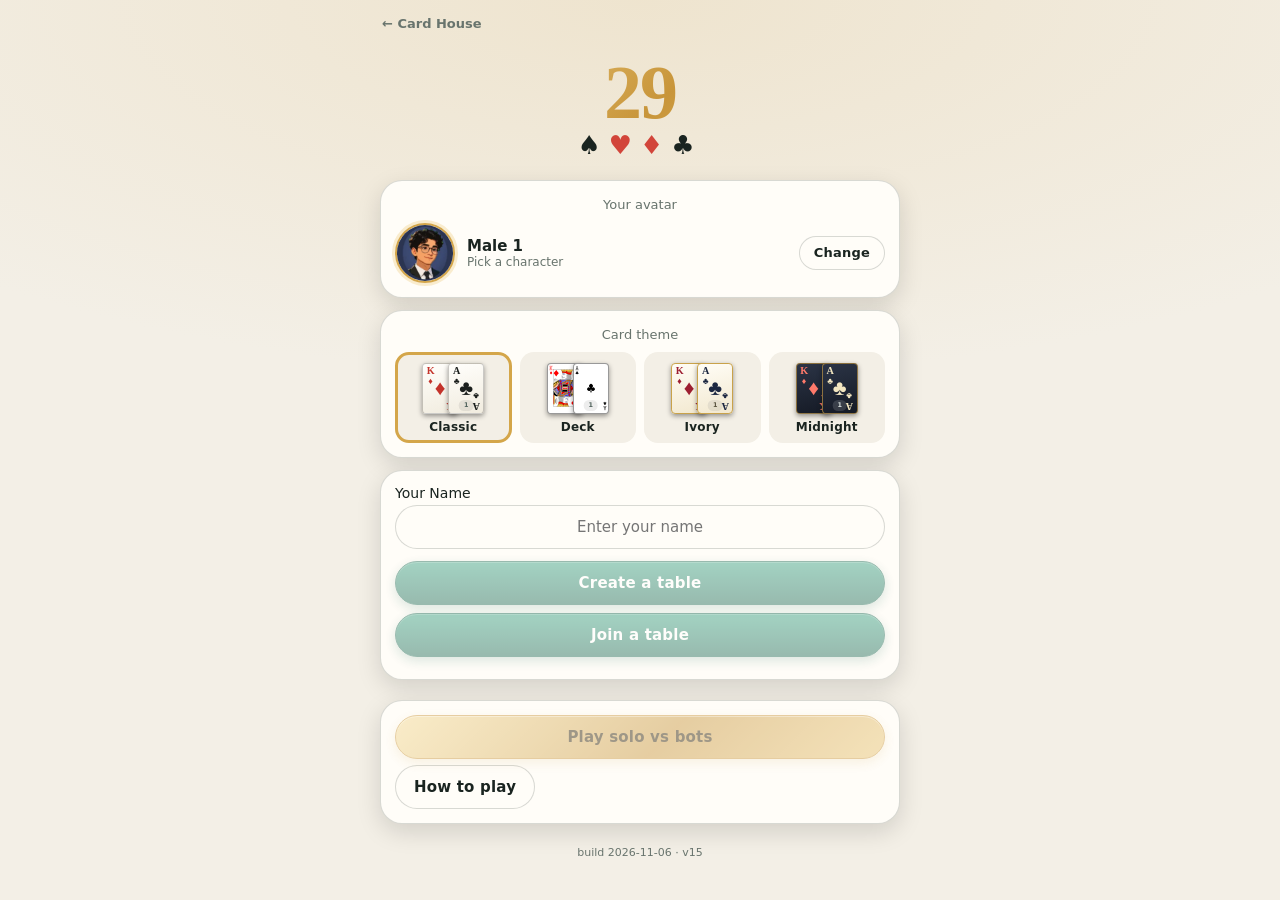
==== commit 949d87b2: "Update card game, carrom and add avatars" ====
--- a/29_Card_Game_v10.html
+++ b/29_Card_Game_v10.html
@@ -11,8 +11,9 @@
 body{background:var(--bg);color:var(--tx);font-family:system-ui,-apple-system,"Segoe UI",Roboto,sans-serif;-webkit-tap-highlight-color:transparent;-webkit-user-select:none;user-select:none}
 #app{max-width:480px;height:100%;margin:0 auto;display:flex;flex-direction:column;position:relative}
 #game{position:relative;display:flex;flex-direction:column;height:100%}
-#lobby{flex:1;display:flex;flex-direction:column;justify-content:center;gap:12px;padding:24px;overflow:auto}
-.homeLink{align-self:flex-start;display:inline-flex;align-items:center;gap:6px;color:var(--mut);text-decoration:none;font-size:13px;font-weight:600;background:var(--sf);border:1px solid var(--ln);padding:7px 12px;border-radius:999px}
+#lobby{flex:1;display:flex;flex-direction:column;justify-content:center;gap:12px;padding:48px 24px 24px;overflow:auto}
+.homeLink{position:fixed;top:12px;left:max(14px,calc((100vw - 480px)/2 + 14px));z-index:5;color:var(--mut);text-decoration:none;font-size:13px;font-weight:600;padding:4px 2px}.homeLink:hover{color:var(--tx)}
+@media (min-width:700px){.homeLink{left:max(14px,calc((100vw - 520px)/2))}}
 .logo{text-align:center;margin-bottom:8px}
 .logo b{display:block;font-size:76px;line-height:1;font-weight:800;letter-spacing:-3px}
 .logo span{font-size:26px;letter-spacing:8px}
@@ -40,11 +41,26 @@
 .sn{max-width:88px;overflow:hidden;text-overflow:ellipsis;white-space:nowrap}
 .sn small{display:block;font-size:11px;color:inherit;opacity:.75;line-height:1.2}
 .pic{display:block;width:100%;height:100%;border-radius:50%;overflow:hidden}
-.pic svg{display:block;width:100%;height:100%}
+.pic svg,.pic img{display:block;width:100%;height:100%;object-fit:cover}
 #s0{left:50%;transform:translateX(-50%);bottom:8px}
-.avg{display:grid;grid-template-columns:repeat(6,1fr);gap:8px}
-.avb{padding:0;min-height:0;border:3px solid transparent;border-radius:50%;background:none;width:100%;aspect-ratio:1}
-.avb.sel{border-color:var(--ac)}
+/* avatar picker popup */
+#avpop{position:fixed;inset:0;z-index:45;display:flex;align-items:center;justify-content:center;background:#000b;padding:16px}
+#avpop[hidden]{display:none}
+.avp{background:var(--bg);border:1px solid var(--ln);border-radius:24px;width:100%;max-width:420px;max-height:min(80vh,640px);display:flex;flex-direction:column;overflow:hidden;box-shadow:0 18px 50px #000a}
+.avtabs{display:flex;gap:6px;padding:12px 12px 0;align-items:center}
+.avtabs button{flex:0 0 auto;min-height:36px;padding:0 16px;border-radius:999px;font-size:13px;background:var(--sf);border:1px solid var(--ln);color:var(--mut)}
+.avtabs button.sel{background:var(--act);border-color:var(--act);color:#fff}
+.avtabs .avx{margin-left:auto;padding:0;width:36px;flex:0 0 36px;font-size:16px}
+.avg{display:grid;grid-template-columns:repeat(4,1fr);gap:10px;padding:12px;overflow-y:auto;overscroll-behavior:contain}
+.avb{padding:0;min-height:0;border:3px solid transparent;border-radius:50%;background:none;width:100%;aspect-ratio:1;overflow:hidden}
+.avb.sel{border-color:var(--ac);box-shadow:0 0 0 3px #e0a52633}
+/* lobby avatar card */
+.avrow{display:flex;align-items:center;gap:12px}
+.avbig{width:56px;height:56px;flex:0 0 56px;border-radius:50%;overflow:hidden;border:2px solid var(--ac);box-shadow:0 0 0 3px #e0a52633;background:#ffffff10}
+.avbig img{display:block;width:100%;height:100%;object-fit:cover}
+.avmeta{flex:1;min-width:0}
+.avmeta b{display:block;font-size:15px}
+.avmeta small{display:block;font-size:12px}
 #center{position:absolute;inset:0}
 #cc{position:absolute;inset:0}
 #fly{position:absolute;inset:0;z-index:6;pointer-events:none}
@@ -122,6 +138,12 @@
 .pk .card{margin:0 auto 6px;transition:transform .12s}
 .pk.sel .card{outline:3px solid var(--ac);transform:translateY(-8px)}
 .pk.sel{color:var(--tx);font-weight:700}
+.pk.pks{width:66px;padding:9px 0 7px;border:1px solid var(--ln);border-radius:14px;background:var(--sf)}
+.pick .pk.pks{flex:1 1 0;width:auto;min-width:0;max-width:78px}
+.pk.pks.sel{border-color:var(--ac);box-shadow:0 0 0 2px var(--ac);color:var(--tx)}
+.sui{display:block;font-size:clamp(24px,8vw,32px);line-height:1.05}
+.sui.r{color:#d2312a}
+.pk.pks small{display:block;font-size:10px;letter-spacing:.2px;margin-top:3px}
 .mp{max-height:92vh;overflow:auto}
 .opt{text-align:left;border:2px solid var(--ln);border-radius:14px;padding:10px 12px;margin-top:8px;cursor:pointer;background:var(--sf)}
 .opt.sel{border-color:var(--ac)}
@@ -130,6 +152,10 @@
 #bar{flex-wrap:wrap}
 .rb{display:flex;gap:5px;margin-left:auto;flex-wrap:wrap;justify-content:flex-end;min-width:0}
 .rb .sm{padding:0 10px}
+#bar .rb .sm.ico{width:32px;min-height:30px;padding:0;display:inline-flex;align-items:center;justify-content:center;border-radius:9px;color:var(--mut);border:1px solid var(--ln);background:transparent;transition:background .15s,color .15s,border-color .15s}
+#bar .rb .sm.ico:hover{color:#e05252;border-color:#e0525266;background:#e0525214}
+#bar .rb .sm.ico:active{transform:scale(.94)}
+#bar .rb .sm.ico svg{display:block}
 @media (max-width:400px){.rb .sm{padding:0 8px;font-size:12px}}
 #hand .sel2{transform:translateY(-26px) scale(1.06);z-index:3;box-shadow:0 12px 18px #000a,0 0 0 3px var(--ac)}
 .qb{width:100%;display:flex;gap:6px;justify-content:center}
@@ -157,10 +183,13 @@
 .sfxh b{flex:1;min-width:0;font-size:16px;text-align:left}
 .sfxvol{display:flex;align-items:center;gap:6px;font-size:14px}
 .sfxvol input{width:min(88px,24vw);min-width:56px;accent-color:var(--ac)}
+.sndvol{display:flex;align-items:center;gap:8px;font-size:13px;margin-top:2px;padding-top:6px;border-top:1px solid var(--ln)}
+.sndvol span{flex:none;font-size:15px}
+.sndvol input{flex:1;min-width:0;width:auto;height:30px;padding:0;border:none;background:transparent;accent-color:var(--ac);cursor:pointer}
 .sfxg{flex:1;min-height:0;overflow:auto;overscroll-behavior:contain;-webkit-overflow-scrolling:touch;display:grid;grid-template-columns:repeat(auto-fill,minmax(104px,1fr));gap:10px;align-content:start;padding-bottom:6px}
-.sfxi{position:relative;border:2px solid var(--ln);border-radius:14px;overflow:hidden;background:var(--sf);padding:0;cursor:pointer;color:inherit;display:flex;flex-direction:column;font:inherit}
-.sfxi img{width:100%;aspect-ratio:1;object-fit:cover;display:block;background:#0004}
-.sfxi span{font-size:11px;line-height:1.25;padding:5px 6px;height:2.6em;overflow:hidden;display:-webkit-box;-webkit-line-clamp:2;-webkit-box-orient:vertical;text-align:left}
+.sfxi{position:relative;display:block;box-sizing:border-box;width:100%;height:0;padding:0 0 calc(100% - 4px);border:2px solid var(--ln);border-radius:14px;overflow:hidden;background:var(--sf);cursor:pointer;color:inherit;font:inherit}
+.sfxi img{position:absolute;inset:0;width:100%;height:100%;object-fit:contain;display:block;background:#0004}
+.sfxi span{position:absolute;left:0;right:0;bottom:0;font-size:11px;line-height:1.25;padding:14px 6px 5px;height:auto;overflow:hidden;display:-webkit-box;-webkit-line-clamp:2;-webkit-box-orient:vertical;text-align:left;background:linear-gradient(transparent,rgba(0,0,0,.85));text-shadow:0 1px 2px #000}
 .sfxi .pl{position:absolute;top:6px;right:6px;width:26px;height:26px;border-radius:50%;background:#000a;color:#fff;font-size:11px;font-style:normal;display:flex;align-items:center;justify-content:center;gap:2px}
 .sfxi .pl u{display:none;width:3px;background:#fff;border-radius:2px;height:6px}
 .sfxi.on{border-color:var(--ac);box-shadow:0 0 0 2px var(--ac)}
@@ -186,6 +215,13 @@
 .dots i{width:5px;height:5px;border-radius:50%;background:#14231f;animation:bl 1s infinite}
 .dots i:nth-child(2){animation-delay:.15s}.dots i:nth-child(3){animation-delay:.3s}
 @keyframes bl{0%,60%,100%{opacity:.25;transform:translateY(0)}30%{opacity:1;transform:translateY(-3px)}}
+/* meme-sound playing badge on the speaker's avatar */
+.spk{position:absolute;top:-8px;right:-8px;z-index:3;display:flex;gap:2px;align-items:flex-end;height:14px;padding:2px 5px;border-radius:999px;background:#14231fdd;box-shadow:0 1px 4px #0006}
+.spk i{width:3px;height:4px;border-radius:2px;background:#ffd15c;animation:eqs .7s infinite ease-in-out}
+.spk i:nth-child(2){animation-delay:.15s}
+.spk i:nth-child(3){animation-delay:.3s}
+@keyframes eqs{0%,100%{height:4px}50%{height:12px}}
+@media (prefers-reduced-motion:reduce){.spk i{animation:none;height:8px}}
 .bub{position:absolute;z-index:8;background:#fff;color:#111;border-radius:18px;padding:4px 10px;font-size:clamp(24px,7vw,34px);line-height:1.1;box-shadow:0 2px 8px #0006;animation:bp 2.4s ease-out forwards;pointer-events:none;font-family:"Apple Color Emoji","Segoe UI Emoji","Noto Color Emoji",system-ui,sans-serif}
 .bub.chat{font-size:14px;line-height:1.35;max-width:190px;white-space:normal;word-break:break-word;font-family:inherit;text-align:left;padding:8px 12px;border-radius:14px;animation-duration:4s}
 .b0{left:calc(50% + 34px);bottom:12px}.b1{right:62px;top:40%}.b2{left:calc(50% + 34px);top:14px}.b3{left:62px;top:40%}
@@ -197,21 +233,27 @@
 .late{animation:fin .35s 1.2s both}
 @keyframes pop{from{transform:scale(.9);opacity:0}}@keyframes fin{from{opacity:0}}
 @media (prefers-reduced-motion:reduce){.mp,.mb.pop .mp,.late{animation:none}}
+/* no-blur modal for single hand/double popups */
+.mb.no-blur{background:rgba(0,0,0,.3)!important;-webkit-backdrop-filter:none!important;backdrop-filter:none!important}
+/* lift bid/trump popups so the hand stays visible */
+.mb.bidup{align-items:flex-end;padding-top:clamp(8px,5vh,56px)}
+.mb.bidup .mp{max-height:calc(100vh - clamp(8px,5vh,56px) - 16px);max-height:calc(100dvh - clamp(8px,5vh,56px) - 16px);overflow-y:auto;overscroll-behavior:contain}
+.mb.no-blur.bidup{background:linear-gradient(to bottom,rgba(2,8,7,.5) 0,rgba(2,8,7,.5) var(--hy,62%),transparent var(--hy,62%))!important;-webkit-backdrop-filter:none!important;backdrop-filter:none!important}
 /* trump reveal animation */
-#rv{position:absolute;inset:0;z-index:9;display:flex;align-items:center;justify-content:center;pointer-events:none;border-radius:26px;background:radial-gradient(circle at 50% 50%,#000a 0%,#0007 70%);animation:rvbg 2.5s ease-in-out forwards}
-.rvb{display:flex;flex-direction:column;align-items:center;gap:14px;perspective:700px;animation:rvout 2.5s ease-in forwards}
-.rvk{position:relative;width:92px;height:130px;animation:rvflip 2.5s cubic-bezier(.3,.1,.2,1) forwards}
+#rv{position:absolute;inset:0;z-index:9;display:flex;align-items:center;justify-content:center;pointer-events:none;border-radius:26px;background:radial-gradient(circle at 50% 50%,#000a 0%,#0007 70%);animation:rvbg 3.5s ease-in-out forwards}
+.rvb{display:flex;flex-direction:column;align-items:center;gap:14px;perspective:700px;animation:rvout 3.5s ease-in forwards}
+.rvk{position:relative;width:92px;height:130px;animation:rvflip 3.5s cubic-bezier(.3,.1,.2,1) forwards}
 .rvf{position:absolute;inset:0;border-radius:12px;border:2px solid #fff;box-shadow:0 8px 24px #000a}
-.rvbk{animation:rvbk 2.5s ease-in forwards;background:radial-gradient(circle,#e0a526 0 5px,transparent 6px),repeating-linear-gradient(45deg,#24457f,#24457f 6px,#31609e 6px,#31609e 12px)}
+.rvbk{animation:rvbk 3.5s ease-in forwards;background:radial-gradient(circle,#e0a526 0 5px,transparent 6px),repeating-linear-gradient(45deg,#24457f,#24457f 6px,#31609e 6px,#31609e 12px)}
 .rvk{--cw:92px}
-.rvfr{transform:scaleX(0);border:0;animation:rvfr 2.5s ease-out forwards,rvglow 2.5s ease-out forwards}
+.rvfr{transform:scaleX(0);border:0;animation:rvfr 3.5s ease-out forwards,rvglow 3.5s ease-out forwards}
 .tface{width:100%;height:100%;border-radius:12px;background:linear-gradient(160deg,#fff 0%,#efede5 100%);color:#1b1f1d;display:flex;flex-direction:column;align-items:center;justify-content:center;font-family:Georgia,"Times New Roman",serif}
 .tface.r{color:#c4332b}.tface b{font-size:58px;line-height:1;font-weight:400}.tface small{color:inherit;font-size:12px;font-weight:700;margin-top:6px;font-family:system-ui,sans-serif}
 .rvfr .card{width:100%;height:100%;border-radius:12px}
-.rvt{text-align:center;color:#fff;font-weight:800;font-size:20px;text-shadow:0 2px 8px #000;opacity:0;animation:rvtx 2.5s ease-out forwards}
+.rvt{text-align:center;color:#fff;font-weight:800;font-size:20px;text-shadow:0 2px 8px #000;opacity:0;animation:rvtx 3.5s ease-out forwards}
 .rvt small{display:block;font-size:13px;font-weight:600;opacity:.85;margin-top:3px}
-#roy{position:absolute;inset:0;z-index:9;display:flex;align-items:center;justify-content:center;pointer-events:none;border-radius:26px;background:radial-gradient(circle at 50% 50%,#000a 0%,#0007 70%);animation:rvbg 3s ease-in-out forwards}
-.royb{display:flex;flex-direction:column;align-items:center;gap:14px;perspective:700px;animation:rvout 3s ease-in forwards}
+#roy{position:absolute;inset:0;z-index:9;display:flex;align-items:center;justify-content:center;pointer-events:none;border-radius:26px;background:radial-gradient(circle at 50% 50%,#000a 0%,#0007 70%);animation:rvbg 4s ease-in-out forwards}
+.royb{display:flex;flex-direction:column;align-items:center;gap:14px;perspective:700px;animation:rvout 4s ease-in forwards}
 .royrow{display:flex;gap:16px;align-items:center}
 .d2,.d2 .rvbk,.d2 .rvfr{animation-delay:.35s}
 .ts.hid{visibility:hidden}
@@ -399,24 +441,46 @@
 @media (orientation:landscape) and (max-height:520px){:root{--sr:80px}}
 .s1{left:66%}.s3{left:34%}
 #s1 .sn,#s3 .sn{max-width:60px}
-#sndpop{position:absolute;bottom:calc(66px + env(safe-area-inset-bottom,0px));left:50%;transform:translateX(-50%);z-index:15;width:min(260px,calc(100% - 28px));background:var(--sf);border:1px solid #d4a64a66;border-radius:22px;box-shadow:0 12px 30px #0008;padding:8px;display:flex;flex-direction:column;gap:6px}
+#sndpop{position:absolute;bottom:calc(66px + env(safe-area-inset-bottom,0px));left:50%;transform:translateX(-50%);z-index:15;width:min(280px,calc(100% - 28px));background:var(--sf);border:1px solid #d4a64a66;border-radius:22px;box-shadow:0 12px 30px #0008;padding:10px;display:flex;flex-direction:column;gap:6px}
 #sndpop[hidden]{display:none}
 #cc #tc .tcs{margin:2px auto}
 #cc #tc .tcs .card{position:relative;left:auto;top:auto;transform:none;--cw:36px}
 #cc #tc .tcs.hid{visibility:hidden}
 .tcs.pop{animation:tspop .45s cubic-bezier(.3,1.6,.5,1)}
-</style></head><body>
+
+/* ===== card themes (visual only; set with data-ct on <html> or a preview box) ===== */
+.card{background:var(--cbg,linear-gradient(165deg,#fffefb,#f1ecdf));border-color:var(--cbd,#0003)}
+.card{box-shadow:var(--cbs,0 3px 8px #0006,inset 0 0 0 1.5px #fffdf5)}
+.card.su0{color:var(--c0,#1b1f1d)}.card.su1{color:var(--c1,#c4332b)}.card.su2{color:var(--c2,#c4332b)}.card.su3{color:var(--c3,#1b1f1d)}
+.back{background:var(--bkbg,radial-gradient(circle,#f3d890 0 2.5px,transparent 3.5px),repeating-linear-gradient(45deg,#1b2f5c 0 3px,#263f78 3px 6px));border-color:var(--bkbd,#f6f1e3)}
+.pv{background:var(--pvbg,#1b1f1d14);color:var(--pvc,#51635d)}
+[data-ct=classic]{--dk:none;--txt:visible;--cbs:0 3px 8px #0006,inset 0 0 0 1.5px #fffdf5;--cbg:linear-gradient(165deg,#fffefb,#f1ecdf);--cbd:#0003;--c0:#1b1f1d;--c1:#c4332b;--c2:#c4332b;--c3:#1b1f1d;--bkbg:radial-gradient(circle,#f3d890 0 2.5px,transparent 3.5px),repeating-linear-gradient(45deg,#1b2f5c 0 3px,#263f78 3px 6px);--bkbd:#f6f1e3;--pvbg:#1b1f1d14;--pvc:#51635d}
+[data-ct=deck]{--dk:block;--txt:hidden;--cbs:0 3px 8px #0006;--cbg:#fff;--cbd:#0006;--c0:#14161a;--c1:#e0222d;--c2:#e0222d;--c3:#14161a;--bkbg:radial-gradient(circle,#f3d890 0 2.5px,transparent 3.5px),repeating-linear-gradient(45deg,#7a1f17 0 3px,#9b3326 3px 6px);--bkbd:#f6e7c1;--pvbg:#1b1f1d14;--pvc:#51635d}
+.card .dk{display:var(--dk,none);position:absolute;inset:0;pointer-events:none}
+.card .dk svg{width:100%;height:100%;display:block}
+.card.im .cn,.card.im .pp{visibility:var(--txt,visible)}
+[data-ct=ivory]{--dk:none;--txt:visible;--cbg:linear-gradient(165deg,#fffdf6,#f2e8cf);--cbd:#c9a24a;--cbs:0 3px 8px #0006,inset 0 0 0 2px #fffdf6,inset 0 0 0 3px #d4b25acc;--c0:#1c2741;--c1:#9d1f31;--c2:#9d1f31;--c3:#1c2741;--bkbg:radial-gradient(circle,#e8c872 0 2.5px,transparent 3.5px),repeating-linear-gradient(45deg,#14203f 0 3px,#1d2d57 3px 6px);--bkbd:#e8c872;--pvbg:#1c274114;--pvc:#5a5440}
+[data-ct=midnight]{--dk:none;--txt:visible;--cbs:0 3px 8px #0006,inset 0 0 0 1.5px #fffdf5;--cbg:linear-gradient(165deg,#2b3446,#151a25);--cbd:#d4a64a99;--c0:#f3e6c0;--c1:#ff7a6b;--c2:#ff7a6b;--c3:#f3e6c0;--bkbg:radial-gradient(circle,#d4a64a 0 2.5px,transparent 3.5px),repeating-linear-gradient(45deg,#0b0d12 0 3px,#1b2130 3px 6px);--bkbd:#d4a64a;--pvbg:#ffffff22;--pvc:#d5dcda}
+.ctg{display:grid;grid-template-columns:repeat(4,1fr);gap:8px}
+.ctb{display:flex;flex-direction:column;align-items:center;gap:6px;padding:8px 2px 6px;min-height:0;border:3px solid transparent;border-radius:14px;font-size:12px;background:var(--bg)}
+.ctb.sel{border-color:var(--ac)}
+.ctb .pv2{display:flex;--cw:34px;height:calc(34px*1.42 + 2px);pointer-events:none}
+.ctb .pv2 .card{margin-left:-10px;box-shadow:0 2px 5px #0006}.ctb .pv2 .card:first-child{margin-left:0}
+#ctpop{position:absolute;bottom:calc(66px + env(safe-area-inset-bottom,0px));left:50%;transform:translateX(-50%);z-index:15;width:min(400px,calc(100% - 20px));background:var(--sf);border:1px solid #d4a64a66;border-radius:22px;box-shadow:0 12px 30px #0008;padding:10px}
+#ctpop[hidden]{display:none}
+#ctpop .note{margin-bottom:8px}
+</style></head><body><svg width="0" height="0" style="position:absolute;width:0;height:0;overflow:hidden" aria-hidden="true" focusable="false"><defs><g id="dk-s1"><defs><symbol id="VSA" viewBox="-500 -500 1000 1000" preserveAspectRatio="xMinYMid"><path d="M-270 460L-110 460M-200 450L0 -460L200 450M110 460L270 460M-120 130L120 130" stroke="black" stroke-width="80" stroke-linecap="square" stroke-miterlimit="1.5" fill="none"></path></symbol><symbol id="SSA" viewBox="-600 -600 1200 1200" preserveAspectRatio="xMinYMid"><path d="M0 -500C100 -250 355 -100 355 185A150 150 0 0 1 55 185A10 10 0 0 0 35 185C35 385 85 400 130 500L-130 500C-85 400 -35 385 -35 185A10 10 0 0 0 -55 185A150 150 0 0 1 -355 185C-355 -100 -100 -250 0 -500Z"></path></symbol></defs><use href="#SSA" fill="black" height="164.8" width="164.8" x="-82.4" y="-82.4" stroke="black" stroke-width="100" stroke-dasharray="100,100" stroke-linecap="round"></use><use href="#SSA" fill="black" height="164.8" width="164.8" x="-82.4" y="-82.4" stroke="white" stroke-width="50"></use><use href="#SSA" fill="black" height="164.8" width="164.8" x="-82.4" y="-82.4"></use><use href="#VSA" height="32" width="32" x="-114.4" y="-156"></use><use href="#SSA" fill="black" height="26.769" width="26.769" x="-111.784" y="-119"></use><g transform="rotate(180)"><use href="#VSA" height="32" width="32" x="-114.4" y="-156"></use><use href="#SSA" fill="black" height="26.769" width="26.769" x="-111.784" y="-119"></use></g></g><g id="dk-s7"><defs><symbol id="SS7" viewBox="-600 -600 1200 1200" preserveAspectRatio="xMinYMid"><path d="M0 -500C100 -250 355 -100 355 185A150 150 0 0 1 55 185A10 10 0 0 0 35 185C35 385 85 400 130 500L-130 500C-85 400 -35 385 -35 185A10 10 0 0 0 -55 185A150 150 0 0 1 -355 185C-355 -100 -100 -250 0 -500Z" fill="black"></path></symbol><symbol id="VS7" viewBox="-500 -500 1000 1000" preserveAspectRatio="xMinYMid"><path d="M-265 -320L-265 -460L265 -460C135 -200 -90 100 -90 460" stroke="black" stroke-width="80" stroke-linecap="square" stroke-miterlimit="1.5" fill="none"></path></symbol></defs><use href="#VS7" height="32" width="32" x="-114.4" y="-156"></use><use href="#SS7" height="26.769" width="26.769" x="-111.784" y="-119"></use><use href="#SS7" height="70" width="70" x="-87.501" y="-135.501"></use><use href="#SS7" height="70" width="70" x="17.501" y="-135.501"></use><use href="#SS7" height="70" width="70" x="-87.501" y="-35"></use><use href="#SS7" height="70" width="70" x="17.501" y="-35"></use><use href="#SS7" height="70" width="70" x="-35" y="-85.25"></use><g transform="rotate(180)"><use href="#VS7" height="32" width="32" x="-114.4" y="-156"></use><use href="#SS7" height="26.769" width="26.769" x="-111.784" y="-119"></use><use href="#SS7" height="70" width="70" x="-87.501" y="-135.501"></use><use href="#SS7" height="70" width="70" x="17.501" y="-135.501"></use></g></g><g id="dk-s8"><defs><symbol id="SS8" viewBox="-600 -600 1200 1200" preserveAspectRatio="xMinYMid"><path d="M0 -500C100 -250 355 -100 355 185A150 150 0 0 1 55 185A10 10 0 0 0 35 185C35 385 85 400 130 500L-130 500C-85 400 -35 385 -35 185A10 10 0 0 0 -55 185A150 150 0 0 1 -355 185C-355 -100 -100 -250 0 -500Z" fill="black"></path></symbol><symbol id="VS8" viewBox="-500 -500 1000 1000" preserveAspectRatio="xMinYMid"><path d="M-1 -50A205 205 0 1 1 1 -50L-1 -50A255 255 0 1 0 1 -50Z" stroke="black" stroke-width="80" stroke-linecap="square" stroke-miterlimit="1.5" fill="none"></path></symbol></defs><use href="#VS8" height="32" width="32" x="-114.4" y="-156"></use><use href="#SS8" height="26.769" width="26.769" x="-111.784" y="-119"></use><use href="#SS8" height="70" width="70" x="-87.501" y="-135.501"></use><use href="#SS8" height="70" width="70" x="17.501" y="-135.501"></use><use href="#SS8" height="70" width="70" x="-35" y="-85.25"></use><use href="#SS8" height="70" width="70" x="-87.501" y="-35"></use><use href="#SS8" height="70" width="70" x="17.501" y="-35"></use><g transform="rotate(180)"><use href="#VS8" height="32" width="32" x="-114.4" y="-156"></use><use href="#SS8" height="26.769" width="26.769" x="-111.784" y="-119"></use><use href="#SS8" height="70" width="70" x="-87.501" y="-135.501"></use><use href="#SS8" height="70" width="70" x="17.501" y="-135.501"></use><use href="#SS8" height="70" width="70" x="-35" y="-85.25"></use></g></g><g id="dk-s9"><defs><symbol id="SS9" viewBox="-600 -600 1200 1200" preserveAspectRatio="xMinYMid"><path d="M0 -500C100 -250 355 -100 355 185A150 150 0 0 1 55 185A10 10 0 0 0 35 185C35 385 85 400 130 500L-130 500C-85 400 -35 385 -35 185A10 10 0 0 0 -55 185A150 150 0 0 1 -355 185C-355 -100 -100 -250 0 -500Z" fill="black"></path></symbol><symbol id="VS9" viewBox="-500 -500 1000 1000" preserveAspectRatio="xMinYMid"><path d="M250 -100A250 250 0 0 1 -250 -100L-250 -210A250 250 0 0 1 250 -210L250 210A250 250 0 0 1 0 460C-150 460 -180 400 -200 375" stroke="black" stroke-width="80" stroke-linecap="square" stroke-miterlimit="1.5" fill="none"></path></symbol></defs><use href="#VS9" height="32" width="32" x="-114.4" y="-156"></use><use href="#SS9" height="26.769" width="26.769" x="-111.784" y="-119"></use><use href="#SS9" height="70" width="70" x="-87.501" y="-135.501"></use><use href="#SS9" height="70" width="70" x="17.501" y="-135.501"></use><use href="#SS9" height="70" width="70" x="-87.501" y="-68.5"></use><use href="#SS9" height="70" width="70" x="17.501" y="-68.5"></use><use href="#SS9" height="70" width="70" x="-35" y="-35"></use><g transform="rotate(180)"><use href="#VS9" height="32" width="32" x="-114.4" y="-156"></use><use href="#SS9" height="26.769" width="26.769" x="-111.784" y="-119"></use><use href="#SS9" height="70" width="70" x="-87.501" y="-135.501"></use><use href="#SS9" height="70" width="70" x="17.501" y="-135.501"></use><use href="#SS9" height="70" width="70" x="-87.501" y="-68.5"></use><use href="#SS9" height="70" width="70" x="17.501" y="-68.5"></use></g></g><g id="dk-s10"><defs><symbol id="SST" viewBox="-600 -600 1200 1200" preserveAspectRatio="xMinYMid"><path d="M0 -500C100 -250 355 -100 355 185A150 150 0 0 1 55 185A10 10 0 0 0 35 185C35 385 85 400 130 500L-130 500C-85 400 -35 385 -35 185A10 10 0 0 0 -55 185A150 150 0 0 1 -355 185C-355 -100 -100 -250 0 -500Z" fill="black"></path></symbol><symbol id="VST" viewBox="-500 -500 1000 1000" preserveAspectRatio="xMinYMid"><path d="M-260 430L-260 -430M-50 0L-50 -310A150 150 0 0 1 250 -310L250 310A150 150 0 0 1 -50 310Z" stroke="black" stroke-width="80" stroke-linecap="square" stroke-miterlimit="1.5" fill="none"></path></symbol></defs><use href="#VST" height="32" width="32" x="-114.4" y="-156"></use><use href="#SST" height="26.769" width="26.769" x="-111.784" y="-119"></use><use href="#SST" height="70" width="70" x="-87.501" y="-135.501"></use><use href="#SST" height="70" width="70" x="17.501" y="-135.501"></use><use href="#SST" height="70" width="70" x="-87.501" y="-68.5"></use><use href="#SST" height="70" width="70" x="17.501" y="-68.5"></use><use href="#SST" height="70" width="70" x="-35" y="-102"></use><g transform="rotate(180)"><use href="#VST" height="32" width="32" x="-114.4" y="-156"></use><use href="#SST" height="26.769" width="26.769" x="-111.784" y="-119"></use><use href="#SST" height="70" width="70" x="-87.501" y="-135.501"></use><use href="#SST" height="70" width="70" x="17.501" y="-135.501"></use><use href="#SST" height="70" width="70" x="-87.501" y="-68.5"></use><use href="#SST" height="70" width="70" x="17.501" y="-68.5"></use><use href="#SST" height="70" width="70" x="-35" y="-102"></use></g></g><g id="dk-s11"><defs><symbol id="VSJ" viewBox="-500 -500 1000 1000" preserveAspectRatio="xMinYMid"><path d="M50 -460L250 -460M150 -460L150 250A100 100 0 0 1 -250 250L-250 220" stroke="black" stroke-width="80" stroke-linecap="square" stroke-miterlimit="1.5" fill="none"></path></symbol><symbol id="SSJ" viewBox="-600 -600 1200 1200" preserveAspectRatio="xMinYMid"><path d="M0 -500C100 -250 355 -100 355 185A150 150 0 0 1 55 185A10 10 0 0 0 35 185C35 385 85 400 130 500L-130 500C-85 400 -35 385 -35 185A10 10 0 0 0 -55 185A150 150 0 0 1 -355 185C-355 -100 -100 -250 0 -500Z" fill="black"></path></symbol><symbol id="SJ6" preserveAspectRatio="none" viewBox="0 0 1300 2000"><path stroke="black" stroke-linecap="round" stroke-linejoin="round" stroke-width="3" fill="none" d="M1225,520c0,10 25,10 25,10M1212.0833,537.97687c6.055,8.81002 1.0889,22.6431 0,22.02313M1212.0502,574.3073c6.055,8.81002 1.0889,22.6431 0,22.02313M1213.5608,601.84424c6.055,8.81002 1.0889,22.6431 0,22.02313M1222.0502,629.3073c6.055,8.81002 1.0889,22.6431 0,22.02313M1240,545c2.8165,4.38951 1.4689,7.21751 0,10M1243.355,575.11831c2.8165,4.38951 1.4689,7.21751 0,10M1243.355,605.11831c2.8165,4.38951 1.4689,7.21751 0,10M1243.355,635.11831c2.8165,4.38951 1.4689,7.21751 0,10M934,385c-10.82302,1.06092 -23.08148,-1.37924 -33,8M880,268c-7,1 -19,18 -19,18M871.43746,228.29497C873.65948,232.39336 875,237.70142 875,243.5c0,12.97869 -6.71573,23.5 -15,23.5 -8.28427,0 -15,-10.52131 -15,-23.5 0,-1.88879 0.14223,-3.72553 0.41083,-5.48537M786,243c28,0 58,-31 77,-31 11.49924,0 12,13 12,13"></path><use href="#SSJ" height="75" width="75" transform="translate(910,546)scale(1,0.972)rotate(35)translate(-37,-37)"></use><use href="#SSJ" height="75" width="75" transform="translate(845,641)scale(1,0.972)rotate(33)translate(-37,-37)"></use><use href="#SSJ" height="75" width="75" transform="translate(780,739)scale(1,0.972)rotate(33)translate(-37,-37)"></use></symbol><symbol id="SJ5" preserveAspectRatio="none" viewBox="0 0 1300 2000"><path stroke="black" stroke-linecap="round" stroke-linejoin="round" stroke-width="6" fill="none" d="M1299.8944,708.3581C1165.2251,619.98007 1044.8012,546.40551 913.65916,481.79897M778.7865,854.44353c90.11299,301.86987 247.3627,490.95487 521.1311,591.89757M791.46141,895H415.84565M800.0821,920H430.21347M808.29228,945H443.34975M904.79479,487.64169 701.69648,785.8073M980.71276,516.29403C904.09847,629.53618 826.24409,741.94178 749.86927,855.34576M417.19312,481.26608C323.04456,523.75672 229.46646,568.37866 137.21364,617.95184M335,520.11494V780.78818M450,491.88289V758.20903M280,545.22068V723.31691M315,528.52994V758.21018M480,480.41707V755.59656M480,515H860L660.08695,802.67975M480,570H820.89408M480,595H804.0582M480,635H775.61138M400.6066,564.3934a15,15 0 0 1 0,21.2132 15,15 0 0 1 -21.2132,0 15,15 0 0 1 0,-21.2132 15,15 0 0 1 21.2132,0v0M400.6066,564.3934c8.32012,-8.32012 14.62812,-9.54225 18.94845,-7.03287 13.85387,8.04674 7.26903,54.46355 -18.94845,28.24607C435,620 345,620 379.3934,585.6066 345,620 345,530 379.3934,564.3934 345,530 435,530 400.6066,564.3934v0M400,678.7868a15,15 0 0 1 0,21.2132 15,15 0 0 1 -21.2132,0 15,15 0 0 1 0,-21.2132 15,15 0 0 1 21.2132,0v0M400,678.7868c8.32012,-8.32012 14.62812,-9.54225 18.94845,-7.03287C432.80232,679.80067 426.21748,726.21748 400,700c34.3934,34.3934 -55.6066,34.3934 -21.2132,0 -34.3934,34.3934 -34.3934,-55.6066 0,-21.2132 -34.3934,-34.3934 55.6066,-34.3934 21.2132,0v0M335,620H450M335,640H450M406.81862,660H450M335,660h36.84064M424.67045,680H450M335,680h19.41506M424.38018,700H450M335,700h19.85962M406.09293,720H450M335,720h37.85659M422.92881,560H450M335,560h22.32695M426.41209,580H450M335,580h18.84366M408.56026,600H450M335,600h36.26009M376.19474,500H450M332.92283,520H450M399.99719,540H450M335,540h44.9683M335,740H450M335,760h22.61722M335,780h10.86114M528.29079,989.6967a15,15 0 0 1 0,21.2132 15,15 0 0 1 -21.2132,0 15,15 0 0 1 0,-21.2132 15,15 0 0 1 21.2132,0v0M616.42189,989.6967a15,15 0 0 1 0,21.2132 15,15 0 0 1 -21.2132,0 15,15 0 0 1 0,-21.2132 15,15 0 0 1 21.2132,0v0M528.29079,989.6967c8.32012,-8.32012 14.62812,-9.54225 18.94845,-7.03287 13.85387,8.04674 7.26903,54.46357 -18.94845,28.24607 34.3934,34.3934 -55.6066,34.3934 -21.2132,0 -34.3934,34.3934 -34.3934,-55.6066 0,-21.2132 -34.3934,-34.3934 55.6066,-34.3934 21.2132,0v0M616.42189,989.6967c8.32012,-8.32012 14.62812,-9.54225 18.94845,-7.03287 13.85387,8.04674 7.26903,54.46357 -18.94845,28.24607 34.3934,34.3934 -55.6066,34.3934 -21.2132,0 -34.3934,34.3934 -34.3934,-55.6066 0,-21.2132 -34.3934,-34.3934 55.6066,-34.3934 21.2132,0v0M750,895v-74.24488h-0.15004c0.0834,-0.72647 0.13342,-1.45477 0.15004,-2.18367 10e-6,-18.09015 -20.14718,-32.75512 -45,-32.75512 -20.61882,1.31343 -32.66348,9.57069 -45,22.88646v-9.31135h-0.15833c0.088,-0.93551 0.14081,-1.87338 0.15833,-2.81202 10e-6,-23.29552 -21.26647,-42.18028 -47.50001,-42.18028 -23.99951,0 -43.84193,15.8053 -47.304,34.86551C563.62483,763.96714 541.1055,745 513.51805,745c-28.43268,0 -51.48193,20.14719 -51.48192,44.8 -0.33192,-0.77011 -0.017,-2.52159 10e-6,-3.3 0,-25.68124 -25.53595,-46.5 -57.03613,-46.5 -31.50019,0 -57.03613,20.81876 -57.03613,46.5 10e-4,1.03426 0.0468,2.06817 0.13369,3.1h-0.13369v7.60854M1000.6315,526.4229 750,895M918.03602,483.96227l57.68251,39.65672M777.37235,675.06849l64.65354,44.44931M787.6131,660.23401l64.78179,44.53748M842.11197,579.88949l64.42924,44.29509M852.3612,565.06082l63.9915,43.99416M900.59473,493.84638l64.50218,44.34525M713.04868,770.53347l64.07861,44.05404M722.9647,755.47573l64.74065,44.5092M956.06216,593.50521C1081.7078,666.31733 1197.894,743.7496 1300.0739,821.2551M968.65258,572.91621C1089.3699,643.26428 1201.2166,717.81816 1300.123,792.5081M988.78702,543.7901C1101.61,609.52585 1206.5194,675.49689 1300.1512,745.06727M1299.9186,1002.9026C1170.5171,952.17034 1080,835.64225 1080,700c0,-10.24692 0.5166,-20.38476 1.5274,-30.3934M1299.9576,1096.424C1234.0099,1076.0348 1173.3923,1041.8193 1123.2663,995.74261 1037.9372,917.30686 989.99991,810.925 989.99991,700c0,-27.63121 2.97451,-54.98052 8.76052,-81.6862M1299.9269,978.6922C1187.5574,928.80253 1110,822.75827 1110,700c0,-4.01075 0.083,-8.00366 0.2469,-11.97735M1299.9333,960.37114C1198.0314,911.70879 1128.3651,813.37885 1128.3651,700M1299.9556,1058.2083c-57.8943,-18.8494 -111.0889,-48.9374 -155.476,-88.73832C1064.7767,898.00213 1020,801.07085 1020,700c0,-21.89211 2.1008,-43.59001 6.2022,-64.877M1031.3607,730.28289C1030.457,720.24598 1030,710.14423 1030,700c0,-19.9333 1.7646,-39.70259 5.2158,-59.13814M1061.1762,842.2663c-15.1977,-33.32239 -25.0592,-68.62613 -29.0968,-104.8495M1122.2187,935.14818c-23.3711,-26.07046 -42.6284,-54.72186 -57.3907,-85.12449M1203.9039,1004.513c-18.5258,-11.92041 -36.048,-25.27002 -52.3532,-39.96908 -7.0342,-6.34128 -13.7897,-12.88677 -20.2596,-19.62101M1283.9474,1044.8003c-20.0955,-7.6283 -39.5266,-16.6846 -58.102,-27.0975M1040.4088,716.50009C1040.1368,711.01534 1040,705.51406 1040,700c0,-15.85562 1.1087,-31.47649 3.2595,-46.80239M1063.9567,824.40356c-9.8882,-24.88987 -16.8217,-50.77807 -20.6013,-77.22853M1114.1891,911.8134c-13.5232,-17.35791 -25.3195,-35.69882 -35.2873,-54.80051M1187.6316,983.48896c-10.0464,-7.4963 -19.7301,-15.45853 -29.0099,-23.87117 -0.98,-0.88842 -1.9544,-1.78092 -2.9233,-2.67746M1275.8049,1033.5806c-7.0487,-2.9381 -14.0061,-6.0605 -20.8632,-9.3639M972.10032,887.73255c41.32648,22.00508 79.45068,51.25725 112.67098,86.99828C1164.9539,1060.9976 1210,1178.0004 1210,1300c0,34.7556 -3.6559,69.1058 -10.7385,102.4552M965.62238,884.35597c2.16783,1.10583 4.32722,2.23139 6.47794,3.37658M787.75408,840.0354c62.11519,0.82925 122.72063,16.18924 177.8683,44.32057M1194.4876,1379.2775c-0.4606,2.8069 -0.9482,5.6104 -1.4633,8.4109M1197.9781,1353.3307c-0.33,3.1236 -0.6912,6.2413 -1.0841,9.3538M1200.679,1294.9536c0.017,1.6811 0.026,3.3633 0.026,5.0464v0c0,12.6708 -0.4306,25.1979 -1.3302,37.6182M1199.9123,1272.2913c0.2323,4.0533 0.4138,8.1145 0.5443,12.1828M1197.2718,1242.4452c0.6287,5.2465 1.1722,10.5109 1.6295,15.7911M1186.6306,1184.2409c4.0148,16.2244 7.1926,32.7192 9.5052,49.4107M1180.9487,1163.3295c1.1727,3.9578 2.2949,7.9342 3.366,11.9281M1172.4181,1137.3222c1.415,3.9263 2.7789,7.8743 4.0913,11.8428M1148.3077,1081.9199c7.1784,13.9408 13.6582,28.2719 19.415,42.9302M1137.3157,1061.82c1.1168,1.9261 2.2198,3.8608 3.3087,5.8039M1122.2558,1037.6264c2.1729,3.2575 4.3037,6.5438 6.3919,9.8579M1079.7893,983.52218c12.6398,13.74619 24.3747,28.27802 35.1633,43.48822M1064.2471,967.46767c1.5749,1.54505 3.14,3.1041 4.695,4.67707M1045.7858,950.38873c1.8506,1.61362 3.6895,3.24526 5.5165,4.8948M991.01094,909.9382c14.27156,8.83251 28.08436,18.58776 41.35776,29.22983M971.9944,898.86284c1.44019,0.78769 2.8763,1.58444 4.30823,2.39021M950.82771,888.07723c1.40604,0.66528 2.80871,1.3389 4.20794,2.02084M881.18196,862.71731c17.61739,4.60518 34.91404,10.43187 51.78263,17.43227M859.38728,857.67812c2.77501,0.55879 5.54333,1.14754 8.30457,1.76606M833.92431,853.41999c2.96067,0.395 5.91528,0.82381 8.86337,1.28622M782.44244,849.99996c11.82254,0 23.59348,0.53851 35.28448,1.60292M1191.4046,1297.6211c0,0.7928 0.01,1.5858 0.01,2.3791 0,12.2075 -0.4715,24.3626 -1.4037,36.4373M1189.1227,1253.5095c0.06,0.6049 0.1182,1.21 0.1756,1.8153M1178.246,1189.2557c3.423,14.1592 6.1952,28.5255 8.2969,43.0477M1140.3987,1087.1966c6.6538,12.9561 12.6909,26.256 18.0911,39.8468M1073.2112,990.58737c11.9531,13.00193 23.0782,26.72263 33.3389,41.06693M985.98918,918.36727c13.85895,8.55551 27.27662,18.0002 40.17612,28.29974M879.93272,872.68321c16.85777,4.45232 33.41294,10.04924 49.56698,16.74683M780.45821,860.00517c0.66124,-0.003 1.32265,-0.005 1.98423,-0.005 11.35913,0 22.66953,0.50842 33.90493,1.51356M1182.1063,1297.0258c0.01,0.991 0.01,1.9824 0.01,2.9742 0,12.5455 -0.5096,25.0345 -1.5164,37.4349M1168.9439,1190.5122c3.5692,14.5828 6.4315,29.3925 8.5642,44.3703M1131.533,1090.6171c6.9108,13.3378 13.1512,27.0521 18.6976,41.082M1065.023,995.91057c0.01,0.0112 0.021,0.0223 0.031,0.0335 12.5934,13.54903 24.2597,27.90913 34.9547,42.96613M978.96354,925.57112c14.75876,8.96575 29.01456,18.95801 42.67096,29.93385M875.91724,881.92421c17.61957,4.56047 34.90577,10.39887 51.74125,17.46288M785.30268,870.011c10.72696,0.0825 21.40732,0.6287 32.01786,1.6283M1169.9606,1294.0481c0.026,1.9824 0.039,3.9664 0.039,5.9519 0,13.6909 -0.6258,27.3124 -1.8605,40.8202M1156.2274,1189.8267c4.2445,16.6665 7.5338,33.6479 9.8317,50.8504M1119.0228,1093.2877c7.9717,15.0255 15.0592,30.5567 21.2264,46.4996M1052.6626,1001.1033c1.2826,1.3422 2.5574,2.6949 3.8244,4.058 13.1854,14.1859 25.3227,29.2888 36.3581,45.1692M967.72121,933.76935c17.31158,10.13688 33.93759,21.71384 49.71679,34.65899M868.25174,893.38242c20.16529,4.92634 39.89821,11.57345 59.01362,19.85881M788.57249,883.08726c10.83742,0.18423 21.62307,0.85634 32.33139,2.00497M1159.8836,1289.9088c0.078,3.359 0.1164,6.7229 0.1164,10.0912 0,15.3015 -0.8024,30.5138 -2.3823,45.5721M1145.2386,1187.5245c5.2225,19.4967 9.0977,39.4533 11.5639,59.7096M1107.8757,1094.0493c9.511,17.3974 17.7932,35.5144 24.786,54.1939M1041.0113,1004.0022c2.8391,2.871 5.6411,5.7934 8.4047,8.7667 14.1921,15.269 27.1377,31.6284 38.7663,48.8952M956.32888,939.43849c20.77016,11.59377 40.57795,25.28644 59.13852,40.95108M859.84544,902.42018c23.80621,5.36522 47.0268,13.18298 69.34499,23.31211M791.05554,893.89953c11.69057,0.28669 23.31666,1.15596 34.84437,2.59272M1149.6979,1283.962c0.201,5.3328 0.3021,10.6798 0.3021,16.038 0,17.9597 -1.1356,35.7933 -3.3639,53.3899M1133.6122,1183.2348c6.8204,23.741 11.5753,48.2229 14.1451,73.1347M1095.2861,1092.4132c12.1338,21.1676 22.3671,43.4904 30.5809,66.6585M1085.5194,1076.2689c0.1493,0.2341 0.2983,0.4683 0.4471,0.7027M1026.6385,1004.4422c5.3646,5.1308 10.6028,10.4435 15.7064,15.9344 16.069,17.2883 30.4965,36.0125 43.1745,55.8923M939.71301,942.58052c27.18128,13.84351 52.82272,31.29473 76.28519,52.06884M934.14777,939.80702c1.86206,0.90777 3.71721,1.8323 5.56524,2.7735M847.3313,910.76219c30.02458,5.7939 59.18224,15.57304 86.81647,29.04483M794.79409,904.77583c13.38433,0.48371 26.67628,1.75153 39.822,3.77945M812.94085,955C1015,960 1132.6075,1148.0985 1110,1350M833.16596,1004.9516c129.78183,25.6611 228.11834,147.9995 228.11834,295.0484 0,4.2946 -0.084,8.5681 -0.25,12.8188M850.27896,1039.9798c102.38312,30.8541 178.31124,129.8207 182.90114,248.6108M1160.0856,1026.0953c50.3428,80.3446 77.7986,175.6019 77.7986,273.9047 0,39.2529 -4.4197,77.4738 -12.8842,115M807.78322,810.75835c85.66761,5.13251 167.90104,36.182 237.42148,89.01342M1210.4635,1058.4597c35.9982,73.8433 55.3049,156.621 55.3049,241.5403 0,43.1858 -4.9932,85.8177 -14.6356,127.0024M1185,1155c1.5931,6.7172 -11.2734,15.5205 -28.7382,19.6626 -17.4647,4.1421 -32.9141,2.0546 -34.5073,-4.6626 -1.5931,-6.7172 11.2733,-15.5205 28.7381,-19.6626 17.4648,-4.1421 32.9143,-2.0546 34.5074,4.6626v0M1124.0977,1163.6342c1.5986,-6.5544 7.3813,-15.4591 15.9023,-23.6342 12.9523,-12.4264 27.3266,-18.4616 32.106,-13.4799 3.5939,3.746 1.3195,12.0741 -5.825,21.5467M1173.4531,1168.8059c9.837,3.822 14.6265,9.1352 13.8082,13.8719 -1.1754,6.8028 -16.4664,9.8402 -34.1537,6.7843 -14.6412,-2.5296 -26.3347,-8.4415 -29.2614,-14.2615M1205,1265c0.388,6.8927 -13.8252,13.2981 -31.7461,14.3069 -17.9208,1.0088 -32.763,-3.7609 -33.1511,-10.6536 -0.388,-6.8926 13.8251,-13.2981 31.746,-14.3069 17.9209,-1.0087 32.7632,3.761 33.1512,10.6536v0M1143.5281,1262.7983c2.7254,-6.1715 9.9829,-13.9215 19.8078,-20.4721 14.9343,-9.9572 30.1454,-13.3726 33.9751,-7.6286 2.8797,4.3192 -0.8227,12.1181 -9.5205,20.1879M1191.2068,1276.5621c9.0123,5.4911 12.7937,11.5632 11.1558,16.0824 -2.3525,6.4905 -17.9393,6.7937 -34.8144,0.6774 -13.9689,-5.063 -24.4416,-12.9376 -26.3001,-19.1813M1203.843,1372.9204c-1.3958,6.761 -16.7775,9.3 -34.3561,5.6709 -17.5785,-3.6291 -30.6971,-12.0517 -29.3014,-18.8128 1.3958,-6.7609 16.7774,-9.3 34.356,-5.6709 17.5785,3.6291 30.6973,12.0519 29.3015,18.8128v0M1145,1355c4.2194,-5.2642 13.2244,-10.8896 24.4024,-14.6962 16.9911,-5.7863 32.5691,-5.1792 34.7946,1.3559 1.6734,4.914 -3.9083,11.5 -14.3874,17.0644M1141.024,1369.9503c-0.7085,-1.6584 -1.1009,-3.2007 -1.1414,-4.5744M1187.5424,1380.5508c7.2991,7.6222 9.3936,14.4619 6.6497,18.4087M1140,1050c3.7319,5.8079 -5.4842,18.3821 -20.5848,28.0851 -15.1005,9.7029 -30.3672,12.8605 -34.0992,7.0526 -3.7319,-5.8079 5.4841,-18.382 20.5847,-28.0849 15.1006,-9.703 30.3674,-12.8607 34.0993,-7.0528v0M1085.414,1078.3551c-0.6671,-6.7135 1.833,-17.0326 7.1583,-27.5721 8.0947,-16.0204 19.6517,-26.4836 25.8134,-23.3702 4.6333,2.3411 5.2515,10.952 1.6552,22.2587M1133.6888,1066.8554c10.5479,0.3411 16.8291,3.7638 17.6291,8.5036 1.1486,6.8074 -12.2679,14.7469 -29.9671,17.7336 -14.6509,2.4724 -27.6436,0.7759 -32.3358,-3.7431M1065,955c4.6986,5.05781 -2.1528,19.06157 -15.3031,31.27811 -13.1504,12.21643 -27.6198,18.01969 -32.3185,12.96191 -4.6987,-5.05781 2.1527,-19.06146 15.303,-31.2779C1045.8318,955.74558 1060.3013,949.94218 1065,955v0M1016.2773,992.54667c-1.8418,-6.49028 -1.2027,-17.08867 2.1782,-28.40279 5.1392,-17.19784 14.6674,-29.53704 21.282,-27.56037 4.9738,1.48634 7.1025,9.85284 5.5589,21.61685M1061.7637,972.70485c10.4424,-1.52645 17.2292,0.73357 18.8534,5.25768 2.3324,6.49769 -9.4717,16.68112 -26.3656,22.74567 -13.9843,5.02 -27.0724,5.6441 -32.4887,2.0244M970,885c5.80082,3.74284 2.61453,19.00374 -7.11687,34.08603 -9.73143,15.08217 -22.32279,24.27458 -28.12371,20.53176 -5.80082,-3.74284 -2.61459,-19.00361 7.11684,-34.0858C951.60766,890.44972 964.19908,881.25717 970,885v0M932.04174,933.4027c-3.38553,-5.83559 -5.37995,-16.26424 -4.89363,-28.0627 0.73924,-17.93407 6.93012,-32.24194 13.82787,-31.95758 5.18674,0.21383 9.313,7.79695 10.71826,19.57828M971.2299,902.95614c9.74347,-4.05456 16.87794,-3.53805 19.56772,0.44576 3.86276,5.72181 -5.06535,18.50176 -19.94186,28.54525 -12.31433,8.31375 -24.8443,12.14623 -30.98598,9.9741M853.37296,847.96109c6.70173,1.65688 8.64246,17.12559 4.33461,34.55023 -4.30791,17.42454 -13.23295,30.20681 -19.93476,28.54998 -6.70173,-1.65687 -8.64247,-17.12544 -4.33457,-34.55 4.30785,-17.42462 13.2329,-30.20704 19.93472,-28.55021v0M833.18461,906.06515c-5.09667,-4.42039 -10.36871,-13.63669 -13.73909,-24.95396 -5.12308,-17.20266 -3.91256,-32.7454 2.70388,-34.71579 4.97522,-1.48162 11.33983,4.35117 16.49377,15.03814M860.36568,864.54535c7.89941,-6.99815 14.81512,-8.82582 18.65255,-5.93103 5.51111,4.15785 1.21559,19.14407 -9.59452,33.47319 -8.94827,11.86127 -19.55534,19.554 -26.06953,19.49341M862.19833,1012.3059l14.1303,-49.45611M915.21822,1035.8681l27.2768,-47.73439M957.86478,1066.4202l38.56916,-42.0754M996.66553,1106.9239l46.15817,-31.9557M1030.0454,1160.6948l49.9221,-21.3952M1051.0391,1217.7922l51.7468,-10.3494M1060.6602,1270h51.0881M829.09574,994.02391l47.18324,-31.00036 38.93924,72.84455 81.21572,-11.5233 0.23159,82.5791 83.30197,32.3757 -28.9284,78.4926 60.6312,52.2078 -42.6813,49.5619M812.94085,955l49.25748,57.3059 80.29669,-24.17219 15.36976,78.28649 84.95892,8.548 -12.7783,85.7266 72.3584,46.8244 -41.7436,62.4808 51.4618,54.4373 -16.3977,15.7089M1072.3152,1321.5939l40.0607,2.8615M1265,1432.8052V1190M1280,1438.8342V1200M1295,1444.9918V1210M1054.7695,851.07432c36.7852,-10.5862 25.2027,47.8822 76.0349,16.61714M1089.9777,777.25521c-56.9522,26.84473 -5.2511,49.72119 -35.8918,72.30235M1121.39,947.19986c29.3452,-13.89336 35.5357,40.24756 74.9769,-4.42321M1131.1391,868.27679c-45.7722,40.18439 4.0265,48.74082 -12.0838,76.04321M1213.312,1019.6272c22.9936,-12.0375 42.6319,30.836 67.8616,-23.85233M1197.8265,943.15208c-32.8612,48.92805 10.4948,47.17725 8.641,72.54102M1281.169,995.77487c-18.6621,48.53363 6.5311,48.67783 18.9937,60.83883M1021.9095,735.66532c40.8016,0.46532 9.283,53.476 67.827,40.60622M1080.0999,677.47873c-62.251,7.21981 -19.1642,46.43222 -58.2984,57.08439M1041.8377,645.57266c3.4238,15.2601 1.4996,33.09858 38.2622,31.71118M1082.3251,737.13252C1073.9618,739.50657 1065.4822,741.65926 1055,740M1065,715c0.5852,17.40783 8.793,17.80027 16.8799,18.46239M1082.3858,740.00909C1074.7802,745.03899 1066.1914,751.53082 1065,760M1106.5293,823.17663c-7.9017,5.11287 -15.7323,10.29766 -27.1138,11.89221M1081.6832,808.23868c6.1264,17.89835 14.9948,13.97351 23.5798,12.30394M1106.7239,825.74842c-6.0736,7.24375 -13.3245,16.53901 -11.9063,25.53081M1162.5571,909.34657c-2.5972,8.29049 -5.4457,16.55665 -12.5742,24.40883M1134.5546,911.68806c15.791,9.60644 20.2608,1.53006 25.6138,-5.16682M1165.023,912.87856c0.1528,8.6384 1.2087,18.24926 7.169,23.47574M1241.0038,973.90938c-2.2944,6.66451 -5.2596,13.26412 -11.0067,19.59466M1214.5688,971.4367c12.1479,7.39014 17.5958,4.31545 21.9,-0.54552M1245.1603,976.20239c0.409,7.60326 1.8985,15.38689 7.0459,19.90055M1277.181,804.53689c-11.6723,22.62013 9.2337,47.84315 22.8578,59.25861M1249.5824,783.70263C1204.9521,775.14915 1132.3012,766.75354 1140,740c2.9782,-8.93464 11.2783,-16.09533 17.5037,-20.42543M1166.4039,766.20029c-40.4163,31.35029 -11.9811,47.82447 107.397,53.1625M1180.1414,809.38114c-27.5832,58.67578 44.2479,32.39236 96.1669,23.12579M1199.6,846.59747c-13.2166,54.27209 30.4549,34.15916 84.7506,0.15437M1220.5184,879.30028c7.836,58.41513 38.3043,28.02605 73.4886,-20.8665M1249.2601,907.9102c27.8899,70.96407 38.9376,3.90016 50.7335,-37.55491M1282.3165,928.09134c8.165,16.9417 13.8149,24.74545 17.7089,26.20993M893.77585,799.90233l-1.4734,2.17501M961.18125,700.39911l-2.54623,3.75872M905.38959,802.52013l-6.75297,9.96867M973.20095,702.41765l-8.42267,12.43347M920.03979,800.65556 902.52786,826.5065M989.60333,697.96652l-21.52564,31.77595M941.81883,788.26745l-28.60589,42.22774M990.37937,716.58283l-26.44824,39.04265M950,695c47.07068,37.65655 -7.7785,124.05737 -56.08373,104.85015C890.91012,798.65484 887.92932,797.05052 885,795M989.66698,699.22442C976.94794,704.41048 962.96936,704.07856 950,695M885,795c10.8224,8.65792 16.25708,19.89258 17.62231,31.82798M1220.0293,359.25976c17.9493,0 32.5,26.86292 32.5,60 0,33.13708 -14.5507,60 -32.5,60 -17.9493,0 -32.5,-26.86292 -32.5,-60 0,-33.13708 14.5507,-60 32.5,-60v0M1220.0293,249.9707l29.2891,29.28906 -29.2891,29.28906 -29.2891,-29.28906 29.2891,-29.28906v0M1220.0293,79.259761c17.9493,0 32.5,26.862919 32.5,59.999999 0,33.13708 -14.5507,60 -32.5,60 -17.9493,0 -32.5,-26.86292 -32.5,-60 0,-33.13708 14.5507,-59.999999 32.5,-59.999999v0M1236.1556,519.97926c23.5569,-12.83499 40.7487,-53.07075 40.7487,-100.7195C1276.8879,379.17234 1264.5093,342.60019 1245,325l45.7402,-45.74024 -45.7754,-45.77539c19.5168,-17.57622 31.9093,-54.13524 31.9395,-94.22461 0,-57.989898 -25.4638,-104.999999 -56.875,-104.999999 -31.4112,0 -56.875,47.010101 -56.875,104.999999 0.016,40.08742 12.395,76.65958 31.9043,94.25977l-45.7402,45.74023 45.7754,45.77539c-19.5168,17.57622 -31.9093,54.13524 -31.9395,94.22461 0,33.82221 8.6621,63.90939 22.1141,83.11302M1095.5164,579.92395C1097.7345,566.50881 1106.7169,540.06875 1115,535c9.5306,-5.83214 45,-35 60,-35 15,0 30,20 60,20 25,0 20,20 0,20 -20,0 -35,-5 -35,-5 -15.0173,16.85284 -25.1301,15.34149 -35,20 -10.1107,4.77216 15,-5 20,5 4.4145,8.82908 -14.5567,52.73685 -19.06,62.8983M1249.293,535.585c17.735,1.80413 30.707,7.5749 30.707,14.415 0,8.28427 -19.0279,15 -42.5,15 -23.4721,0 -42.5,-6.71573 -42.5,-15 0,-4.92064 6.7131,-9.2879 17.0833,-12.02313M1247.8098,564.29923c17.8241,-0.29572 31.3851,3.90821 32.1902,10.70077 0.975,8.22669 -17.1303,17.13523 -40.4392,19.89776 -23.309,2.76254 -42.9951,-1.66703 -43.9701,-9.89373C1195.0116,580.11759 1205,570 1230,565M1248.249,594.40147c17.8241,-0.29572 31.3851,3.90821 32.1902,10.70077 0.975,8.22669 -17.1303,17.13523 -40.4392,19.89776 -23.309,2.76254 -42.9951,-1.66703 -43.9701,-9.89373 -0.5582,-4.71002 8.7018,-14.28027 31.76,-19.44294M1247.3115,625.09813c15.6412,1.66915 32.7369,8.90612 32.6885,15.61144 -0.059,8.12101 -16.9014,14.81108 -37.6191,14.94267 -20.7177,0.13159 -37.4654,-6.34513 -37.4068,-14.46615 0.034,-4.6495 9.2039,-12.95547 29.9684,-15.45267M930.06418,169.33525C930.1128,195.11124 920.04126,219.24753 921,225c1.64399,9.86394 49.73298,90.17231 52,105 4.13893,27.07116 -37.09691,27.44487 -39,31 -1.33486,2.49362 1,19 1,19 0,5 -10,20 -10,20 0,0 0,10 5,15 5,5 -25,20 -25,20 0,0 15,20 15,30 0,10 -5,25 -30,25 -25,0 -55,-5 -75,-5 -20,0 -75,-25 -85,-25M671.58238,470.7663C679.19086,474.38519 712.3678,489.40805 730,485c12.84963,-3.21241 29.82709,-8.48873 40.32417,-11.85089M925,395c0,0 -15,-3 -20,-3 -5,0 -10,13 -20,13 -10,0 -10,5 -10,5 -0.61904,0.31621 22.90277,3.62526 30,-5 3.17696,-3.86095 20.18377,-2.235 20.18377,-2.235M850,395c15,0 35.00637,-26.64308 45,-27l25,-1 -4,8c0,0 -13,2 -18,2 -5,0 -23,23 -33,23 -10,0 -15,-5 -15,-5v0M912,321c-15.11891,0.10227 -26.3924,34.91448 0,31 26.02124,-3.85942 44.2604,-17.7743 28,-17 -21,1 -29,11 -33,16M909,197l-8,8c0,0 -31,-12 -48,-10 -16.16732,1.90204 -78,33 -78,33 14,-18 87,-62 134,-31v0M795,256c32,5 47,-31 103,-31M830,247c-32,29 66,20 66,20M502.91686,199.43819C520.49823,262.58874 450.9514,302.6112 460,375c5,40 70,35 70,0 0,-25 -30,-20 -30,-5 0,15 10,20 10,20M523.08173,195.23158c19.86653,64.44118 -51.41971,104.54858 -42.26552,177.7821 2.3656,18.92481 15.74064,22.62525 29.17802,17.56439M539.66936,191.84327C564.96961,258.15109 493.6497,297.29454 500,370M558.38755,188.67521c26.98532,64.08972 -37.16559,103.38456 -39.89299,168.97088M576.70868,184.9603C607.46384,251.85002 532.78,303.14874 530,370M592.92839,182.60446c32.85599,69.92992 -46.19795,118.3091 -47.05193,184.48148C545,435 620,420 620,385c0,-35 -51.82514,-36.6487 -50,-5 1.82514,31.6487 38.51666,12.69331 30,5M613.38823,179.05913c28.94935,66.23234 -46.49177,117.81868 -47.34095,183.61874 -0.20118,15.58859 3.84969,25.9873 10.21123,32.33408M634.23347,176.10957c25.53691,63.44049 -43.11185,119.56033 -48.8604,181.85551M620.04624,385.16977C650.46087,441.03685 735,412.86965 735,370c0,-55.22681 -55,-45 -55,-10 0,34.64982 45,15 25,-5M655.2209,173.36273C678.04089,237.94503 610,312.17106 610,350c0,5.09251 1.28305,9.80067 2.30037,14.21462M674.34424,170.94422C699.5877,234.95699 628.80923,298.09229 635,360c5,50 80,42.13137 80,15 0,-10 -10,-20 -10,-20M693.92284,168.86298c32.24421,85.25657 -86.12579,177.23104 -5.65452,208.70596M485.42686,475.87474C454.34201,503.04438 405,487.85891 405,455c0,-55.22681 50.04576,-39.99996 50,-15 -0.0376,20.55682 -30,20 -30,-5M509.92832,400.58966c0.92351,17.77403 -1.02965,32.52191 -4.97893,44.56514M495.38965,402.92607C505.67582,462.54762 425.84744,493.31316 420,455c-0.75438,-4.94276 0,-10 5,-20M483.3872,401.62894C480.06328,428.24339 462.63856,460.55564 440,455M573.47019,484.53862C542.26251,518.86814 485,516.45811 485,470c0,-30.41381 50,-35 50,-10 0,30 -30,20 -30,10M591.76233,413.76918c1.29366,7.9347 1.67557,15.3995 1.28507,22.38217M576.23842,414.24019C576.98008,427.6742 575.97465,452.36887 565,465c-29.33159,33.75882 -58.51096,14.88852 -60,5 -0.75959,-5.04435 1.66656,-7.2141 5,-10M563.84386,409.46286c-5.943,44.40707 -17.42916,71.91543 -38.67842,69.66045M552.99725,398.63422C547.65706,421.34253 541.95662,442.819 535,460M546.47235,376.70034c-7.36756,23.26614 -17.8156,49.93947 -27.69571,67.15379M689.3867,414.39187C678.84586,529.44941 564.05831,518.47519 570,465c5,-45 48.84275,-29.9732 50,-5 1.18448,25.56084 -30,25 -30,5M674.25082,416.2578c-6.68173,41.85927 -47.13746,95.07883 -75.45651,62.59797M658.63456,415.10604c-4.81546,30.36436 -15.68949,53.83126 -42.5879,59.055M643.37015,408.98074c-4.07877,23.44522 -14.00077,38.51595 -23.64587,50.38327M629.44549,398.09159c-1.90547,17.57776 -8.15164,33.69673 -15.08106,48.14285M605.85021,408.44989c2.14927,9.9888 1.72979,20.29869 0.13958,30.75492M339.38872,-0.60685455C395.39607,55.571926 459.42848,122.36942 500,200 643.73077,169.58589 791.68819,153.31898 935,170 981.78372,106.81396 1042.0468,51.847034 1107.3587,-0.04140766M480.44084,165.79345C600.09169,117.28095 839.09815,89.168384 958.80415,139.50724"></path></symbol><symbol id="SJ4" preserveAspectRatio="none" viewBox="0 0 1300 2000"><path fill="black" d="M280,545l35,-16.51886V758.034l-34.82495,-34.91928zM430.21347,920 415,895h376.46141l8.58826,25zM480,595h324.0582l-28.44682,40H480ZM1224.878,1415.0239c8.5865,-37.5501 13.0062,-75.771 13.0062,-115.0239 0,-98.3028 -27.4558,-193.5601 -77.6822,-273.8189 16.5148,12.1765 33.7446,23.1627 50.9645,32.6352 35.2952,73.4867 54.6019,156.2644 54.6019,241.1837 0,43.1858 -4.9932,85.8177 -15.4283,126.6042 -9.1746,-4.0236 -17.4378,-7.7427 -25.4621,-11.5803zM955.31068,846.65464 985,800c5.5337,23.76638 11.8434,47.19874 18.2707,70.58049M480.48497,166.00437C487.46594,177.23965 493.99035,188.50098 500,200 643.73077,169.58589 791.68819,153.31898 935,170 942.47865,159.89935 950.30175,150.00872 958.6195,139.90719 839.09815,89.168384 600.09169,117.28095 480.48497,166.00437Z"></path></symbol><symbol id="SJ3" preserveAspectRatio="none" viewBox="0 0 1300 2000"><path fill="#44F" d="M515,515v55h55v-55zm27.5,10A17.5,17.5 0 0 1 560,542.5 17.5,17.5 0 0 1 542.5,560 17.5,17.5 0 0 1 525,542.5 17.5,17.5 0 0 1 542.5,525ZM635,515v55h55v-55zm27.5,10A17.5,17.5 0 0 1 680,542.5 17.5,17.5 0 0 1 662.5,560 17.5,17.5 0 0 1 645,542.5 17.5,17.5 0 0 1 662.5,525ZM755,515v55h55v-55zm27.5,10A17.5,17.5 0 0 1 800,542.5 17.5,17.5 0 0 1 782.5,560 17.5,17.5 0 0 1 765,542.5 17.5,17.5 0 0 1 782.5,525ZM512.5,770a37.5,37.5 0 0 0 -37.5,37.5 37.5,37.5 0 0 0 0.0879,2.5H475v85h75v-85h-0.125A37.5,37.5 0 0 0 550,807.5 37.5,37.5 0 0 0 512.5,770ZM404.53612,770c-20.71068,0 -37.5,16.78932 -37.5,37.5 0.001,0.83408 0.0308,1.66788 0.0879,2.5h-0.0879v12.24959L415.43514,895h26.60098v-85h-0.125c0.0695,-0.83171 0.11117,-1.66551 0.125,-2.5 0,-20.71068 -16.78932,-37.5 -37.5,-37.5zM612.5625,787.85714A32.4375,32.142857 0 0 0 580.125,820a32.4375,32.142857 0 0 0 0.076,2.14286h-0.076V895H645v-72.85714h-0.10812A32.4375,32.142857 0 0 0 645,820 32.4375,32.142857 0 0 0 612.5625,787.85714ZM702.5625,809.99999a27.4375,25.92857 0 0 0 -27.4375,25.92858 27.4375,25.92857 0 0 0 0.0643,1.72857h-0.0643v58.77142H730v-58.77142h-0.0915A27.4375,25.92857 0 0 0 730,835.92857 27.4375,25.92857 0 0 0 702.5625,809.99999ZM1010.8145,556.40234l-18.30473,30.58399 34.25003,20.66406 18.2011,-30.41211zM1074.1289,595.02734l-17.8965,29.90235 33.6094,21.73242 18.3047,-30.58399zM1137.1855,634.08203l-18.5859,31.05274 33.1484,22.5039 19.252,-32.16601zM1199.5781,674.24609l-19.2519,32.16407 32.4336,23.69726 19.9414,-33.3164zM1260.666,716.58789l-19.5566,32.67773 32.5605,23.48438 19.6094,-32.76367zM851.11816,747.94154 875,765c50,35 90,-35 50,-70L898.04279,677.02853ZM900,720c8.28427,0 15,6.71573 15,15 0,8.28427 -6.71573,15 -15,15 -8.28427,0 -15,-6.71573 -15,-15 0,-8.28427 6.71573,-15 15,-15zM998.39004,618.25643 956.06216,593.50521 919.52715,645.37654 940,660c20.55359,14.38751 39.41737,11.03212 51.72896,-0.34135zM965,615c8.28427,0 15,6.71573 15,15 0,8.28427 -6.71573,15 -15,15 -8.28427,0 -15,-6.71573 -15,-15 0,-8.28427 6.71573,-15 15,-15zM810,810l55.74525,7.93536C864.14631,807.90831 859.17993,798.03244 850,790l-19.34919,-12.89946zM993.3359,749.86246l-58.95405,88.20872c39.14825,14.88202 76.53205,35.64161 110.84985,61.70209 -27.3634,-46.31128 -45.1,-97.16506 -51.8958,-149.91081zM925,395c0,0 -15,-5 -20,-5 -5,0 -10,15 -20,15 -10,0 -10,5 -10,5 -0.61904,0.31621 22.90277,3.62526 30,-5 3.17696,-3.86095 20.18377,-2.235 20.18377,-2.235M850,395c15,0 35.00637,-26.64308 45,-27l25,-1 -4,8c0,0 -13,2 -18,2 -5,0 -23,23 -33,23 -10,0 -15,-5 -15,-5zM912,352c26.02124,-3.85943 44.2604,-17.7743 28,-17 -21,1 -29,11 -33,16M909,197l-8,8c0,0 -31,-12 -48,-10 -16.16732,1.90204 -78,33 -78,33 14,-18 87,-62 134,-31zM870.99994,247.5a7.9999995,17.499995 0 0 1 -8,17.49999 7.9999995,17.499995 0 0 1 -8,-17.49999 7.9999995,17.499995 0 0 1 8,-17.5 7.9999995,17.499995 0 0 1 8,17.5"></path></symbol><symbol id="SJ2" preserveAspectRatio="none" viewBox="0 0 1300 2000"><path fill="red" d="M339.99414,0C387.43372,47.599847 440.5475,102.80581 480.33398,165.76562 600.0914,117.28142 839.09852,89.167466 958.60352,139.92578 1001.1555,89.326587 1052.4502,43.591271 1107.3164,0Zm880.03516,79.259766a32.5,60 0 0 0 -32.5,60.000004 32.5,60 0 0 0 32.5,60 32.5,60 0 0 0 32.5,-60 32.5,60 0 0 0 -32.5,-60.000004zm0,170.710934 -29.2891,29.28907 29.2891,29.28906 29.2891,-29.28906zm0,109.28907a32.5,60 0 0 0 -32.5,60 32.5,60 0 0 0 32.5,60 32.5,60 0 0 0 32.5,-60 32.5,60 0 0 0 -32.5,-60zM988.95898,543.5625 968.70703,573.10352C1089.3381,643.25027 1201.1142,717.77655 1300,792.44531V744.96094C1206.4059,675.42961 1101.5626,609.47613 988.95898,543.5625Zm-708.95312,1.63867c-47.87396,23.23284 -95.50789,47.34182 -142.25,72.6211 53.19471,30.11823 100.35637,65.09712 142.41992,105.29296zm110.21289,14.80078a15,15 0 0 0 -10.82617,4.39063 15,15 0 0 0 0,21.21484 15,15 0 0 0 21.21484,0 15,15 0 0 0 0,-21.21484 15,15 0 0 0 -10.38867,-4.39063zM480,635.21094 480.34961,755.45508C489.60803,748.87836 501.04406,745 513.51758,745c27.58745,0 50.10657,18.96812 51.67773,44.26562 3.46207,-19.0602 23.30518,-34.86718 47.30469,-34.86718 26.23354,0 47.50001,18.88612 47.5,42.18164 -0.0175,0.93864 -0.0702,1.87504 -0.1582,2.81054H660l0.043,2.96876 115.7793,-166.94532zm-90.38672,39.18359a15,15 0 0 0 -10.82617,4.39258 15,15 0 0 0 0,21.21289 15,15 0 0 0 21.21289,0 15,15 0 0 0 0,-21.21289 15,15 0 0 0 -10.38672,-4.39258zm887.89652,130.15235c-11.9054,22.59309 8.8818,47.77209 22.4902,59.20117v-42.52344c-7.3359,-5.55738 -14.7526,-11.11505 -22.4902,-16.67773zM808.91211,944.40039c0.0754,0.20121 0.15304,0.39852 0.22851,0.59961h0.38282zM651.2832,944.5293 443.34961,945l-0.64258,-0.30078c17.48084,34.53045 33.43262,71.12378 47.98633,109.84768L490.47656,1055H651.375ZM812.94141,955l20.22461,49.9512c129.78183,25.6611 228.11918,147.9999 228.11918,295.0488 0,4.2946 -0.084,8.5677 -0.25,12.8184L1110,1350c22.6075,-201.9015 -94.9994,-390 -297.05859,-395zm-295.25782,8.90234c13.90165,0 27.80413,8.59823 10.60743,25.79493 8.32012,-8.32012 14.62693,-9.54259 18.94726,-7.03321 13.85387,8.04674 7.27022,54.46364 -18.94726,28.24614 34.3934,34.3934 -55.60629,34.3934 -21.2129,0 -34.39339,34.3934 -34.39339,-55.60633 0,-21.21293 -17.19668,-17.1967 -3.29618,-25.79493 10.60547,-25.79493zm-10.60547,25.79493a15,15 0 0 0 0,21.21293 15,15 0 0 0 21.2129,0 15,15 0 0 0 0,-21.21293 15,15 0 0 0 -21.2129,0zm98.73633,-25.79493c13.90165,0 27.80411,8.59823 10.60743,25.79493 8.3201,-8.32012 14.62888,-9.54259 18.94921,-7.03321 13.85387,8.04674 7.26825,54.46364 -18.94921,28.24614 34.3934,34.3934 -55.6063,34.3934 -21.2129,0 -34.3934,34.3934 -34.3934,-55.60633 0,-21.21293 -17.1967,-17.1967 -3.29618,-25.79493 10.60547,-25.79493zm-10.60547,25.79493a15,15 0 0 0 0,21.21293 15,15 0 0 0 21.2129,0 15,15 0 0 0 0,-21.21293 15,15 0 0 0 -21.2129,0zm254.875,50.47463c47.76278,99.0049 107.68075,181.4087 182.80472,248.6484 -4.2979,-119.0192 -80.22626,-217.9857 -182.80472,-248.6484zm360.38872,18.2636c35.9884,73.8684 55.2949,156.6452 55.2949,241.5645 0,43.1858 -4.9929,85.8177 -14.4375,127.0312 15.9002,6.7874 32.0861,13.2199 48.6699,19.3321v-349.9336c-31.2146,-9.6475 -61.2385,-22.3839 -89.5273,-37.9942z"></path></symbol><symbol id="SJ1" preserveAspectRatio="none" viewBox="0 0 1300 2000"><path fill="#FC4" d="M1220.0293,34.259766c-31.4112,0 -56.875,47.010098 -56.875,105.000004 0.016,40.08742 12.395,76.65957 31.9043,94.25976l-45.7402,45.74024 45.7754,45.77539c-19.517,17.57622 -31.9093,54.13524 -31.9395,94.22461 0,33.25124 8.3726,62.89216 21.4375,82.13085 0.9359,3.77777 47.6967,25.61299 51.8223,18.44727 23.4244,-12.98714 40.4902,-53.10326 40.4902,-100.57812C1276.8879,379.17235 1264.5093,342.60019 1245,325l45.7402,-45.74023 -45.7754,-45.77539c19.5168,-17.57623 31.9093,-54.13524 31.9395,-94.22461 0,-57.989906 -25.4638,-105.000004 -56.875,-105.000004zm0,45c17.9493,0 32.5,26.862924 32.5,60.000004 0,33.13708 -14.5507,60 -32.5,60 -17.9493,0 -32.5,-26.86292 -32.5,-60 0,-33.13708 14.5507,-60.000004 32.5,-60.000004zM694.04102,169.13477C630.1529,175.5738 566.1985,186.08877 502.98242,199.39844 520.49857,262.58937 450.9514,302.6112 460,375c1.81828,14.54628 11.57228,23.14188 23.31836,26.56836 -3.25415,26.67544 -20.68027,58.98688 -43.07422,53.24219C447.8128,455.05149 454.9816,450.0483 455,440c0.0457,-24.99996 -50,-40.22681 -50,15 0,26.44984 31.9708,41.44178 60.64453,32.24609 -5.21015,1.7975 -10.49347,2.9404 -15.66992,3.63086l0.0781,267.125C439.61776,747.05302 423.3242,740 405,740c-31.50019,0 -57.03516,20.81876 -57.03516,46.5 0.001,1.03426 0.0459,2.06778 0.13282,3.09961h-0.13282l-0.041,7.125c24.46244,30.00124 46.92928,62.77961 67.72461,98.10547L749.79492,895 750,820.75586h-0.15039c0.0834,-0.72647 0.13377,-1.45469 0.15039,-2.18359 10e-6,-18.09015 -20.14718,-32.75586 -45,-32.75586 -9.3762,0.59726 -16.97851,2.63189 -23.64258,5.92382 5.90727,-2.95 12.52926,-4.93925 20.47461,-5.80468l10.5332,-15.46094 64.76172,44.11328 10.30664,-14.78906 -64.46875,-44.32227 -6.74609,9.3418 125.96094,-184.88281 64.36133,44.25 9.8125,-15.13086 -63.99219,-43.99414 -3.30274,4.77929 51.69727,-75.88281 64.3418,44.23438 10.62109,-14.57227L918.03906,483.96289 910,485l-8.74609,8.22656 3.99218,-5.85937C901.46298,489.02177 896.38289,490 890,490c-25,0 -55,-5 -75,-5 -9.74732,0 -27.80835,-5.93899 -44.79883,-11.93945C759.82677,476.51042 742.84963,481.78759 730,485c-17.6322,4.40805 -50.80833,-10.61536 -58.5332,-14.36133 -10.5374,15.72431 -24.31388,25.3146 -38.31641,29.89844 26.18124,-8.65688 51.55225,-34.88291 56.25586,-86.08984C714.14543,408.95861 735,391.29254 735,370c0,-55.22681 -55,-45 -55,-10 0,9.54012 3.41167,14.96313 8.10352,17.48242 -80.30609,-31.38926 38.06424,-123.36233 5.9375,-208.34765zm525.98828,80.83593 29.2891,29.28907 -29.2891,29.28906 -29.2891,-29.28906zm0,109.28907c17.9493,0 32.5,26.86292 32.5,60 0,33.13708 -14.5507,60 -32.5,60 -17.9493,0 -32.5,-26.86292 -32.5,-60 0,-33.13708 14.5507,-60 32.5,-60zM485.40625,476.125c0.0199,0.1606 0.0469,0.31527 0.0684,0.47461 -0.0144,-0.1039 -0.0332,-0.20416 -0.0469,-0.30859 -0.3811,0.24777 -0.76543,0.51244 -1.15039,0.77929 0.37815,-0.31113 0.75592,-0.62208 1.12891,-0.94531zm-5.57813,4.25781L480,515H860L660.04297,802.21484 660,808.70312v-9.3125h-0.1582c0.088,-0.93551 0.14068,-1.8719 0.1582,-2.81054 10e-6,-23.29552 -21.26646,-42.18164 -47.5,-42.18164 -23.99951,0 -43.84262,15.80699 -47.30469,34.86718C563.62415,763.96812 541.10503,745 513.51758,745c-17.98066,0 -33.79647,8.06327 -43.00196,20.22266 2.62391,-3.49145 5.77627,-6.6726 9.39063,-9.44141l-0.11328,-275.375c0.0117,-0.008 0.0235,-0.0156 0.0351,-0.0234zm93.69922,3.89844c0.14529,0.26042 0.3062,0.51164 0.45899,0.76758 -0.10849,-0.17778 -0.22126,-0.35324 -0.32617,-0.53321 -15.41577,16.8619 -37.0589,24.86562 -55.10157,23.09376 18.02125,1.71512 39.62503,-6.34946 54.96875,-23.32813zM980.71289,516.29492 750,855v40L925.36914,637.10352 807.54492,810.74219c36.99705,2.2175 73.30998,9.25103 108.22852,20.7539 -34.92103,-11.47372 -71.25461,-18.48819 -108.28516,-20.66992l-19.68164,28.85352c62.06311,1.18399 122.66874,16.54445 177.81641,44.67578l6.47656,3.37695c41.32649,22.00508 79.45159,51.25702 112.67189,86.99805C1164.9541,1060.9972 1210,1178.0004 1210,1300c0,34.7556 -3.6557,69.1062 -10.8496,102.4766 8.2799,4.2883 16.8014,8.4473 25.6523,12.5117 8.6624,-37.5146 13.0821,-75.7354 13.0821,-114.9883 0,-98.3028 -27.4571,-193.5597 -77.5137,-273.6934 -0.3615,-0.2659 -0.721,-0.5392 -1.082,-0.8066 42.1564,31.2681 89.8471,55.2147 140.7109,70.9355V899.50391c-51.7122,-25.69313 -109.9716,-86.67251 -101.2891,-151.56836 -35.1208,-24.62762 -71.4492,-48.97531 -108.8418,-72.9668 74.9405,48.01368 145.3542,97.11149 210.1309,146.24219V708.4375C1195.393,639.78632 1099.363,580.03839 1000.4395,526.4707l-0.076,0.11328zM335,520l-20,8.48047v229.73047l20,22.57812zm55,18.59766c-13.90165,0 -27.80412,8.59822 -10.60742,25.79492 -34.3934,-34.3934 -34.3934,55.60824 0,21.21484 -34.3934,34.3934 55.60824,34.3934 21.21484,0 26.21748,26.21748 32.80114,-20.19935 18.94727,-28.24609 -4.32033,-2.50938 -10.62715,-1.28887 -18.94727,7.03125 17.1967,-17.1967 3.29423,-25.79492 -10.60742,-25.79492zM480,570v25H804.05859L820,570Zm518.94531,48.58789c0.2944,0.17653 0.58463,0.35467 0.87891,0.53125 -0.29364,-0.17612 -0.58516,-0.35323 -0.87891,-0.5293zm-609.55273,34.4043c-13.90165,0 -27.80217,8.59822 -10.60547,25.79492 -34.3934,-34.3934 -34.3934,55.60629 0,21.21289 -34.3934,34.3934 55.60629,34.3934 21.21289,0 26.21748,26.21748 32.80309,-20.19935 18.94922,-28.24609 -4.32033,-2.50938 -10.6291,-1.28692 -18.94922,7.0332 17.1967,-17.1967 3.29423,-25.79492 -10.60742,-25.79492zm398.2207,7.24219 -10.24023,14.83398 64.65234,44.44922 10.23828,-14.83594zM470.21094,765.63281c-0.20747,0.28063 -0.4109,0.56283 -0.61133,0.84766 0.19946,-0.28501 0.40492,-0.56658 0.61133,-0.84766zm-8.27149,23.83594c0.0227,0.12092 0.0553,0.23109 0.0957,0.32617v0.006c-0.0415,-0.0963 -0.0726,-0.20892 -0.0957,-0.33203zm218.41407,2.78711c-0.48371,0.25169 -0.96319,0.51022 -1.4375,0.77539 0.47334,-0.26674 0.95499,-0.52188 1.4375,-0.77539zm337.20698,51.07617c0.3141,0.79139 0.632,1.58151 0.9512,2.37109 -0.319,-0.78974 -0.6372,-1.57952 -0.9512,-2.37109zm3.0821,7.5332c0.3083,0.73287 0.611,1.46799 0.9238,2.19922 -0.3126,-0.73147 -0.6156,-1.4661 -0.9238,-2.19922zm3.6816,8.49415c0.5139,1.14621 1.0395,2.28771 1.5645,3.42968 -0.5245,-1.14205 -1.0511,-2.28335 -1.5645,-3.42968zm3.0879,6.70703c0.597,1.26839 1.1941,2.53587 1.8047,3.79882 -0.6101,-1.26296 -1.2083,-2.53035 -1.8047,-3.79882zm2.7324,5.68359c1.3209,2.69587 2.6697,5.38071 4.0528,8.05078 -1.3822,-2.6705 -2.7328,-5.35412 -4.0528,-8.05078zm5.0293,9.92969c0.8177,1.55861 1.6417,3.11461 2.4805,4.66406 -0.8383,-1.54952 -1.6633,-3.10525 -2.4805,-4.66406zm2.7715,5.1914c1.8882,3.47545 3.8264,6.92978 5.8203,10.35743 3.0941,5.31894 6.3144,10.57806 9.6602,15.77539 -2.8443,-4.40843 -5.6065,-8.85465 -8.2617,-13.34766 -0.4756,-0.80484 -0.9288,-1.62012 -1.3985,-2.42773 -1.9936,-3.42804 -3.9326,-6.88079 -5.8203,-10.35743zm-243.16405,17.86719c2.44383,7.2194 4.94346,14.36014 7.47852,21.44922L800,920H430l12.70703,24.69922 366.20508,-0.29883 -0.23633,-0.65039c1.41341,3.77728 2.83611,7.54048 4.27539,11.27539 202.04923,4.9742 319.65603,193.07281 296.89263,394.81051 11.2001,7.6075 22.8421,15.1195 34.7753,22.375 -6.5059,-9.679 -6.5121,-16.274 2.0176,-18.8203C1148.865,1335.794 1150,1317.9597 1150,1300c0,-5.3582 -0.1017,-10.7043 -0.3027,-16.0371 -13.4387,-10.0344 -11.8038,-19.084 -1.9395,-27.5938 -2.5698,-24.9118 -7.3261,-49.3937 -14.1465,-73.1347 -18.2832,-13.575 -11.4544,-18.32 -7.7441,-24.1621 -8.2138,-23.1681 -18.4482,-45.4906 -30.582,-66.6582 -8.3662,-4.1011 -14.6807,-8.7163 -9.7657,-16.1446 -12.678,-19.8798 -27.1048,-38.6042 -43.1738,-55.8925 -5.1036,-5.4909 -10.3424,-10.8048 -15.707,-15.9356 -3.9753,-2.3756 -8.0992,-4.4442 -10.6407,-9.79296 -23.46237,-20.77411 -49.10383,-38.22485 -76.28511,-52.06836l-5.56445,-2.77344c-27.63423,-13.47179 -56.79183,-23.25102 -86.81641,-29.04492l-12.7168,-2.20703c-13.14572,-2.02792 -26.43671,-3.29449 -39.83398,-3.81641zm259.01365,8.83203c0.9989,1.54604 2.0064,3.08828 3.0274,4.62305 -1.0226,-1.53444 -2.027,-3.07814 -3.0274,-4.62305zm-536.11131,50.33203c-13.90165,0 -27.80216,8.59823 -10.60547,25.79493 -34.39339,-34.3934 -34.39339,55.60633 0,21.21293 -34.39339,34.3934 55.6063,34.3934 21.2129,0 26.21748,26.2175 32.80113,-20.1994 18.94726,-28.24614 -4.32033,-2.50938 -10.62714,-1.28691 -18.94726,7.03321 17.1967,-17.1967 3.29422,-25.79493 -10.60743,-25.79493zm88.13086,0c-13.90165,0 -27.80217,8.59823 -10.60547,25.79493 -34.3934,-34.3934 -34.3934,55.60633 0,21.21293 -34.3934,34.3934 55.60629,34.3934 21.2129,0 26.21748,26.2175 32.80308,-20.1994 18.94921,-28.24614 -4.32033,-2.50938 -10.62911,-1.28691 -18.94921,7.03321 17.19668,-17.1967 3.29422,-25.79493 -10.60743,-25.79493zm227.35157,41.04886 17.11328,35.0293c102.38312,30.8541 178.3105,129.8192 182.9004,248.6093l27.8555,24.2286c0.166,-4.2507 0.25,-8.5238 0.25,-12.8184 0,-147.0489 -98.33735,-269.3877 -228.11918,-295.0488z"></path></symbol><rect id="XSJ" width="164.8" height="260.8" x="-82.4" y="-130.4"></rect></defs><use width="164.8" height="260.8" x="-82.4" y="-130.4" href="#SJ1"></use><use transform="rotate(180)" width="164.8" height="260.8" x="-82.4" y="-130.4" href="#SJ1"></use><use width="164.8" height="260.8" x="-82.4" y="-130.4" href="#SJ2"></use><use transform="rotate(180)" width="164.8" height="260.8" x="-82.4" y="-130.4" href="#SJ2"></use><use width="164.8" height="260.8" x="-82.4" y="-130.4" href="#SJ3"></use><use transform="rotate(180)" width="164.8" height="260.8" x="-82.4" y="-130.4" href="#SJ3"></use><use width="164.8" height="260.8" x="-82.4" y="-130.4" href="#SJ4"></use><use transform="rotate(180)" width="164.8" height="260.8" x="-82.4" y="-130.4" href="#SJ4"></use><use width="164.8" height="260.8" x="-82.4" y="-130.4" href="#SJ5"></use><use transform="rotate(180)" width="164.8" height="260.8" x="-82.4" y="-130.4" href="#SJ5"></use><use width="164.8" height="260.8" x="-82.4" y="-130.4" href="#SJ6"></use><use transform="rotate(180)" width="164.8" height="260.8" x="-82.4" y="-130.4" href="#SJ6"></use><use href="#VSJ" height="32" width="32" x="-114.4" y="-156"></use><use href="#SSJ" height="26.769" width="26.769" x="-111.784" y="-119"></use><use href="#SSJ" height="55.68" width="55.68" x="-91.768" y="-132.16"></use><g transform="rotate(180)"><use href="#VSJ" height="32" width="32" x="-114.4" y="-156"></use><use href="#SSJ" height="26.769" width="26.769" x="-111.784" y="-119"></use><use href="#SSJ" height="55.68" width="55.68" x="-91.768" y="-132.16"></use></g><use href="#XSJ" stroke="black" fill="none"></use></g><g id="dk-s12"><defs><symbol id="VSQ" viewBox="-500 -500 1000 1000" preserveAspectRatio="xMinYMid"><path d="M-260 100C40 100 -40 460 260 460M-175 0L-175 -285A175 175 0 0 1 175 -285L175 285A175 175 0 0 1 -175 285Z" stroke="black" stroke-width="80" stroke-linecap="square" stroke-miterlimit="1.5" fill="none"></path></symbol><symbol id="SSQ" viewBox="-600 -600 1200 1200" preserveAspectRatio="xMinYMid"><path d="M0 -500C100 -250 355 -100 355 185A150 150 0 0 1 55 185A10 10 0 0 0 35 185C35 385 85 400 130 500L-130 500C-85 400 -35 385 -35 185A10 10 0 0 0 -55 185A150 150 0 0 1 -355 185C-355 -100 -100 -250 0 -500Z" fill="black"></path></symbol><symbol id="SQ6" preserveAspectRatio="none" viewBox="0 0 1300 2000"><path stroke="black" stroke-linecap="round" stroke-linejoin="round" stroke-width="3" fill="none" d="M986.60333,811.20184l17.52527,26.83701m3.5763,5.47663 14.2883,21.88014M993.49031,800.86775c12.59499,20.81314 26.36539,39.79428 40.67199,57.93996m3.6811,4.63683c6.0574,7.57938 12.2001,15.02588 18.3803,22.41378m3.5795,4.26824c4.9357,5.87225 9.8895,11.71638 14.8372,17.56998M1002.2895,791.27746c25.6547,42.89167 56.3312,77.95704 86.5273,113.77117M1011.3206,782.24417c26.5981,44.89853 58.7236,81.18275 90.1523,118.55299M1018.2105,775.40469C1045.4382,820.51985 1078.1971,857.01507 1110,895M91.990234,409.08984c5.346491,34.39969 12.364566,69.89746 17.978516,99.54297 5.61395,29.64551 9.60751,54.84672 9.52344,62.49219 -0.14502,13.18721 -2.60383,25.09508 -7.35157,32.2207C107.39289,610.47133 101.33414,615 85,615 68.665861,615 62.607113,610.47133 57.859375,603.3457M95.230469,511.42383c2.783382,14.69817 5.162021,28.28252 6.812501,38.99023 1.65048,10.70771 2.46055,19.51658 2.44922,20.54688 -0.12561,11.42229 -3.03694,21.37127 -4.833987,24.06836 -1.554361,2.33286 -1.96098,2.67133 -3.316406,3.33203C94.986371,599.02203 91.780811,600 85,600M99.244141,641.85938C113.48363,645.75807 120,654.05348 120,660c0,3.87456 -2.13436,8.18273 -8.24609,12.46094C105.64218,676.73915 95.96981,680 85,680 74.030191,680 64.357824,676.73915 58.246094,672.46094M99.476562,706.76367c8.835718,2.48582 12.847888,6.43575 15.929688,11.99805C118.48805,724.32402 120,732.04575 120,740c0,15.20071 -2.70618,36.77501 -6.41016,58.11133M102.94922,660.2832C99.903483,662.33803 92.860098,665 85,665c-7.997241,0 -15.198086,-2.76015 -18.152344,-4.82812M102.28516,726.03125C103.52282,728.2651 105,733.94656 105,740c0,13.42041 -2.56634,34.6744 -6.189453,55.54492M726.75998,368.27894C639.85431,387.67178 574.6926,396.00751 524.83867,397.57475M715.61309,356.58894C649.94086,370.7787 597.12268,378.4618 554.16847,381.63062M703.03893,344.25945c-49.76763,10.38288 -91.8849,16.91189 -127.75629,20.52287M690.7875,331.76901c-38.30305,7.6982 -71.90839,13.04175 -101.50758,16.49148M680.13806,318.87243c-30.03631,5.82677 -57.08899,10.16495 -81.51547,13.25269M670.20516,305.76564c-23.347,4.36958 -44.8345,7.81564 -64.64196,10.45774M659.57286,292.71511c-18.04772,3.23925 -34.94556,5.91034 -50.78275,8.07274M390,380c11.94547,-13.95601 27.22073,-12.69836 45,0M440,195c10,15 30,15 45,15M310,205c50,25 60,-30 70,-30M350.01995,162.05531c1.14299,3.17833 1.7863,6.76631 1.7863,10.56373 0,13.03628 -7.58139,23.60427 -16.9335,23.60427 -9.35211,0 -16.93349,-10.568 -16.93349,-23.60427 0,-5.79795 1.49965,-11.10766 3.98776,-15.21654M488.55832,153.60687c1.90775,3.81995 3.02626,8.46304 3.02626,13.4703 0,13.03628 -7.58139,23.60427 -16.9335,23.60427 -9.35211,0 -16.93349,-10.568 -16.93349,-23.60427 0,-4.03258 0.72545,-7.82898 2.00436,-11.14943"></path><use href="#SSQ" height="90" width="90" transform="translate(1188,935)scale(1,0.972)rotate(-40)translate(-45,-45)"></use><use href="#SSQ" height="90" width="90" transform="translate(1194,1043)scale(1,0.972)rotate(-40)translate(-45,-45)"></use><use href="#SSQ" height="90" width="90" transform="translate(1096,1033)scale(1,0.972)rotate(-40)translate(-45,-45)"></use><use href="#SSQ" height="90" width="90" transform="translate(1022,947)scale(1,0.972)rotate(-40)translate(-45,-45)"></use><use href="#SSQ" height="90" width="90" transform="translate(918,851)scale(1,0.972)rotate(-40)translate(-45,-45)"></use><use href="#SSQ" height="90" width="90" transform="translate(897,726)scale(1,0.972)rotate(-40)translate(-45,-45)"></use></symbol><symbol id="SQ5" preserveAspectRatio="none" viewBox="0 0 1300 2000"><path stroke="black" stroke-linecap="round" stroke-linejoin="round" stroke-width="6" fill="none" d="M435,885A57.5,75.000002 0 0 1 377.5,960.00001 57.5,75.000002 0 0 1 320,885 57.5,75.000002 0 0 1 377.5,810 57.5,75.000002 0 0 1 435,885v0M417.07718,940H876.02627M308.27069,940h28.75722M339.49097,970H901.47783M131.84482,543.19629 351.03451,374.58883M6.9310566e-5,644.61533 44.832165,610.1291M1138.1663,665.18229C1077.9926,627.18313 1020.1253,586.55302 965.29601,542.45758M1208.5796,707.90733c-20.1878,-11.78458 -40.1599,-23.81534 -59.8906,-36.12132M557.51806,-3.5577172e-4 965.44559,542.57786M1299.7291,1059.765c-68.4773,39.2778 -116.7334,76.5733 -164.2838,131.8131 -44.9491,-77.8482 -93.9175,-130.6069 -160.20897,-192.68943 -76.05982,-71.23062 -114.27421,-131.59148 -129.3711,-180.42578 -15.09688,-48.8343 -8.90849,-86.60287 7.94922,-120.96875 28.31708,-57.72677 91.51285,-102.35515 139.0695,-133.86354M499.68528,0.03748108C598.83742,212.45251 698.51437,423.77834 890.34164,443.851M364.36489,812.31243C320.07724,685.41364 328.50886,542.63024 321.33642,404.17725c76.71711,39.85219 163.35704,77.44074 457.8821,5.76082C644.587,533.12731 501.69292,642.05444 392.45651,811.84681M355.97656,456.125c29.62956,11.74764 64.92126,21.56216 110.04297,25.1543 51.30556,4.08443 115.56309,0.48617 200.57813,-14.40625 -98.57798,87.12824 -198.39177,177.48156 -282.2461,298.86133 -24.96545,-94.92731 -24.7974,-201.06283 -28.375,-309.60938v0M867.34252,440.4065C719.62961,574.07588 560.4386,730.57461 436.09373,879.43791M223.89186,472.86906c-0.82324,183.16931 37.98603,343.48203 98.11552,466.27071M191.49798,496.71315c2.08648,150.92196 30.40471,286.39171 75.55251,398.73891M429.507,939.46794C578.78343,763.03991 746.55158,593.76963 899.91052,454.84121M470.35494,940.01166C595.55289,787.0757 764.14488,621.01728 918.95565,481.37871M525,940 685,755h120.41872M567.92551,940.0502 699.86133,787.5h106.78892M611.46541,939.39021 714.72266,820h97.2642M654.39213,939.43943 729.58398,852.5h93.89714M697.39662,939.39902 744.44531,885h95.04566M740.07521,939.73575 759.30664,917.5H860M906.39152,629.42293 1063.7852,756.67736M871.92369,617.813 1043.2441,757.01082M459.61865,481.34795C414.86903,573.51288 406.45192,669.62669 385,765M303.65592,-0.00221915C259.09343,162.78907 138.61386,327.07777 209.42337,483.4732M240.09997,458.27954C187.0849,297.86018 265.54056,182.85405 300.09597,58.960082M805.81085,330.134c14.88787,-6.44544 30.42237,-12.16006 46.14865,-17.2138M0.09725143,902.73906C71.866196,860.06685 117.03718,820.61709 170,750c50,100 99.8567,155.1639 176.97865,227.3892 281.56105,263.6842 94.15072,409.6105 -13.08443,480.4695M377.5,842.5c4.42321,0 9.31831,2.00257 14.86719,9.24023C397.91606,858.97789 402.5,871.0223 402.5,885c0,13.9777 -4.58394,26.0221 -10.13281,33.25977C386.81831,925.49743 381.92321,927.5 377.5,927.5c-4.42321,0 -9.31831,-2.00257 -14.86719,-9.24023C357.08394,911.0221 352.5,898.9777 352.5,885c0,-13.9777 4.58394,-26.02211 10.13281,-33.25977C368.18169,844.50257 373.07679,842.5 377.5,842.5v0M1130,765c16.8191,30.21345 26.6544,60.2083 30,90 47.2312,18.32372 82.8871,51.83723 115,90 2.3419,-37.0436 -4.2974,-71.38724 -30,-100 23.3498,-4.99857 40.0029,-20.01884 50,-45 -14.5281,-24.40208 -35.9759,-32.69918 -60,-35 44.8752,-32.16719 30.2665,-71.33926 20,-110 -32.9633,38.74398 -63.8666,77.97963 -125,110v0M1300,705.83334l-34.3239,2.86032M1299.9997,930.55544l-26.1711,-11.63161M1192.7269,836.42558c37.6985,20.41997 54.5672,59.51932 65.2796,89.01033M1182.9686,784.9233c26.555,-0.86899 48.4536,-6.17171 77.0314,15.0767 -14.6369,19.51581 -30.1358,29.72065 -67.2011,34.6433M1234.6287,679.15791c-1.9945,40.38926 -12.7829,83.27561 -52.2037,104.5774M1162.3431,745.42454c26.5383,39.87481 36.0743,80.87688 26.979,123.43436M1130,765c0,0 -82.1675,-15 -95,-5 -12.8325,10 -32.9691,31.30714 -40,40 -31.97044,39.52731 3.64509,49.72935 20,30M1050,800c-59.31161,25.45028 -64.22618,120.61499 20,25M1041.1933,853.52948c-14.9444,32.29436 0.7581,60.30105 58.5,-5.24847M1062.1853,882.59071C1040.9944,921.29246 1103.755,918.14402 1160,855M1063.2524,755.79961c33.572,-37.62441 66.2866,-76.82735 96.4461,-120.73492M1078.4582,757.6865c32.4929,-36.68328 64.0954,-75.00591 93.2554,-117.82589M1085,735c-4.9523,-58.0017 -25.4042,-90.06768 -80,-65 38.526,16.69119 38.6175,74.15849 80,65v0M1005,670c37.8073,-6.25375 56.1399,40.79694 80,65M1100,732.33169c35,-15 50.6726,-47.07119 67.2824,-5 -32.2824,-2.08351 -62.2824,45 -67.2824,5v0M1100.0662,732.84533c26.3257,8.26747 52.4616,-23.9051 67.2162,-5.51364M1155.0001,585.00001C1080.0001,630 1080,484.99999 1155,530c-45,-75 100,-75 55,0 75,-45 75,100 10e-5,55 45,75.00001 -100.0001,74.99999 -55,10e-6v0M1242.5,557.5c-60,0 -60,0 -60,-60 0,60 0,60 -60,60 60,0 60,0 60,60 0,-60 0,-60 60,-60v0M1122.9743,521.34338c-1.248,-10.59434 -3.0726,-20.43952 -5.4737,-28.84337 8.5766,2.45046 18.6544,4.30045 29.4977,5.54996M1146.7554,616.97813c-10.7509,1.24908 -20.7424,3.08971 -29.255,5.52188 2.4225,-8.47859 4.2581,-18.42426 5.5069,-29.12621M1241.9485,592.9857c1.2496,10.84959 3.1002,20.93331 5.5519,29.5143 -8.4143,-2.40409 -18.2735,-4.23021 -28.8829,-5.47837M1218.5761,497.98319c10.625,-1.24828 20.4988,-3.07601 28.9239,-5.48319 -2.4151,8.45286 -4.2469,18.3639 -5.4955,29.0288M357.95908,386.26136c-4.7848,-2.30618 -9.52375,-4.6875 -14.28345,-7.12611M748.06895,383.93902C622.45119,413.08814 538.88863,420.5377 479.79194,417.07826M355.99023,456.12891c29.62693,11.74538 64.9141,21.55877 110.0293,25.15039 51.3028,4.08421 115.55629,0.48608 200.56445,-14.4043C568.01187,553.99998 468.15967,644.25595 384.25,765.71289 359.23837,670.90747 359.53927,564.67648 355.99023,456.12891v0M85,135c10.787262,31.12992 5,90 35,90 65,0 20,-95 -35,-145 -55.000004,50 -100.000004,145 -35,145 30,0 24.21273,-58.87008 35,-90v0M40,285c0,0 0,-10 10,-10 12.88094,0 15,45 -10,45 -34.999996,0 -29.999996,-70 5,-70 30,0 40,50 40,50 0,0 10,-50 40,-50 35,0 40,70 5,70 -25,0 -22.88094,-45 -10,-45 10,0 10,10 10,10M120,275c-55,2.66831 15,250 14.49097,296.289C134.16784,600.67311 125,630 85,630 45,630 35.832163,600.67311 35.509031,571.289 35,525 105,277.66831 50,275M70,264.98358V208.33333M100,265.18883V208.74384M103.20611,627.39263C121.81764,632.48836 135,645.16656 135,660c0,19.32997 -22.38576,35 -50,35 -27.614237,0 -50,-15.67003 -50,-35 0,-14.8303 13.176786,-27.50627 31.782083,-32.60414M65.931232,692.4756C41.674852,699.57662 35,720.74035 35,740c0,36.24391 13.136211,96.133 20.364326,126.34321M128.36935,800.67704C132.14739,778.91407 135,756.88968 135,740c0,-19.39937 -6.77205,-40.73054 -31.46191,-47.67672M256.89224,885h6.38602M1.1417102e-4,884.99999 28.737098,885M245.57157,870h11.90122M2.5229169e-5,870.00002 51.088175,870M233.67034,855h18.57752M4.1609595e-5,854.99999 52.539543,855M222.93022,840h24.09272M7.6084636e-5,840.00001 49.346532,840M212.77064,825h29.89819M4.2336546e-5,825.00002 46.443795,825M203.1916,810h34.54258M4.0905762e-6,810.00002 43.541058,810M194.48339,795h38.89668M129.46208,795h5.22493M-3.8457096e-5,795.00001 40.638321,795M186.06545,780h42.96051M131.78427,780h14.51368M-3.1733115e-5,780.00001 38.316131,780M178.22806,765h46.73407M133.81618,765h24.67327M10,765H36.284215M134.68701,750h86.50156M10,750H34.542573M134.97728,735h83.01828M15,735H35.12312M132.65509,720H205M15,720H37.844594M155,705h45M325,510c-11.82334,-17.57111 -24.45521,-31.94743 -45.42097,-47.16261 -21.67788,-15.73198 -32.01525,9.6364 -23.86278,22.70472M325,540c-13.68399,-15.7169 -40.72661,-39.31758 -62.25684,-51.80699 -20.39713,-11.83211 -26.52283,15.09906 -9.53546,27.99468M326.64903,572.53873c-13.68399,-15.7169 -40.42328,-39.85576 -62.25684,-51.80699 -33.04187,-18.08643 -43.83934,14.15892 -2.74316,31.80699M329.68204,632.14459c-13.68399,-15.7169 -40.42328,-39.85576 -62.25684,-51.80699 -30.81157,-16.86561 -37.65608,16.8659 -5.11631,35.80661M328.06764,597.68777c-13.86078,-13.59047 -33.31597,-27.70524 -50.77313,-39.51278 -22.07438,-14.9305 -34.10496,4.47364 -22.83565,17.22609M332.19576,659.38835c-13.77031,-13.23256 -32.62008,-26.88451 -49.58329,-38.35795 -24.04479,-16.26322 -36.17268,12.27173 -19.25152,25.31598M335.48063,686.60634C319.24375,673.64242 295.51352,659.7442 277.4252,650.3376c-31.2697,-16.26141 -36.88691,20.47944 -3.29829,37.12122M339.44241,709.94356C293.812,671.34406 241.20364,684.64228 285,715M345.57813,743.85785c-49.78299,-42.23381 -140.14002,-42.27022 -51.45386,5.50004M359.15379,797.42734C296.30783,757.35598 217.41506,767.9862 315.25691,808.08817M356.15219,815.71589c-43.41581,-18.1629 -92.79129,0.20988 -43.97099,13.65755M335.79649,833.55074c-36.46249,-11.38361 -55.92576,9.42664 -11.42381,20.21059M323.63736,467.38673c-7.1925,-7.58612 -15.51039,-14.89158 -25.85855,-22.4014 -17.52111,-12.71535 -26.71907,0.32727 -25.12324,12.4885M322.15877,428.22708c-1.31784,-1.00168 -2.67007,-2.00587 -4.05887,-3.01374 -19.41173,-14.0874 -28.60717,3.4419 -24.22651,16.36102M351.5017,769.34668c-41.8286,-32.62324 -87.13007,-22.98664 -57.82646,2.59886M396.50984,805.03398c97.55186,1.04019 65.93584,25.61549 21.19412,25.63392M410.20409,785.71584c31.87867,-11.92022 60.58013,-9.17207 74.95842,-1.62887 16.81695,8.82258 14.04006,24.2047 -26.16419,30.34906M430.54986,757.7319c58.57662,-11.0001 103.69453,13.94896 55.48459,26.1888M451.62343,729.60393c67.42086,-18.09697 125.45489,10.74224 49.42624,33.66324M469.15226,707.61747c69.25339,-23.47062 135.42699,4.47512 67.15155,28.14525M497.03474,675.73394c50.50234,-8.00778 88.6752,9.66559 55.551,28.0217M514.06286,656.56715c77.25396,-19.94453 157.95502,17.262 48.7626,27.75334M550.91529,618.31036c57.1762,-5.00205 100.00874,18.02731 40.2256,35.03407M568.89077,600.93936c75.24789,-19.79781 151.84194,14.60918 51.22446,34.33609M596.84001,574.15634c55.64482,-7.64299 102.46778,11.7471 64.24628,28.76475M620.73761,552.10789c71.56974,-16.51587 140.66537,14.62009 53.45997,34.06378M660.73433,515.56983c57.1151,-4.52529 99.00079,18.87447 36.45506,35.78648M684.38719,494.58861c73.88041,-16.89549 144.8643,16.89901 43.68109,36.08147M722.79564,460.82624c57.76542,-5.50387 101.75016,17.65976 42.02455,34.7974M748.43052,437.7647c68.01755,-11.92015 127.59071,17.4385 43.80212,36.02686M645.55164,273.86211C640.4516,285.47932 635.59316,297.26013 610,295c-14.37233,81.30224 -73.77303,98.38804 -130,120 0,0 -19.41945,15.64589 -29.41945,15.64589C435.58055,430.64589 425,425 420,425c-5,0 -10,5 -25,5 -15,0 -30,-25 -40,-50 -30,-40 -55,-96.04455 -55,-125 0,-20 5.003,-149.9992 5,-155 -0.002,-3.089335 -5.72781,-42.445846 -10.1037,-72.07356M622.93321,240.32144C616.61632,250.552 609.19352,264.74236 615,265c2.73428,0.12132 6.96971,-10.37759 10.24354,-19.90618M904.16018,494.81448l50.56379,54.17549M889.99031,508.2039l48.73454,52.21558M875.34795,521.08709l48.01937,51.44933M861.63691,534.96812l46.15447,49.45122M847.01655,547.87487l45.96336,49.24646M832.83302,561.24966l35.28817,37.80876M818.66315,574.63908l24.02599,25.74214M803.86532,587.3557l17.84203,19.11646M790.06402,601.14003l8.92784,9.56554M482.75862,925h55.41872M495.89491,910h55.00821M508.21018,895h55.82923M521.34647,880h55.41872M534.48276,865h55.41872M552.95566,845H585M790,820v32.5M765,820v32.5M740,820v32.5M703.26765,833.26765l22.578,22.578M684.08867,854.08867l23.39901,23.39901M665.93596,875.93596l22.78325,22.78325M648.19376,898.19376l22.578,22.578M629.22003,919.22003l20.73071,20.73071M791.29599,310.75526c15.62961,-6.29692 31.83381,-11.83473 48.11454,-16.69002M776.15664,290.35133c15.84539,-6.35519 32.2728,-11.93292 48.76488,-16.81275M760.82223,270.4856c16.18061,-6.50419 32.97255,-12.19625 49.8241,-17.16102M746.54814,252.22866c16.42632,-6.7965 33.54246,-12.73644 50.75899,-17.91046M739.12096,229.17409c11.71799,-4.608 23.73402,-8.79725 35.84163,-12.5995M726.54679,208.22774c8.46394,-3.2756 17.07495,-6.33535 25.75602,-9.1911M711.68624,188.33917c5.39484,-2.00758 10.85695,-3.94932 16.37032,-5.82515M900.40882,94.431781C848.5463,114.25376 796.72828,69.769511 761.4322,93.621964 715,125.00001 755,185 789.33498,165.18883 821.13528,146.84017 790,105 775,115c-9.30261,6.20174 -14.88842,18.30946 -10,25 6.18042,8.45885 10.48873,9.62814 20,5M901.46652,97.13303C861.76115,135.4564 879.34663,201.01228 842.74068,222.52055 794.42332,250.91 757.5027,188.96753 790.17065,166.51363c30.25635,-20.79631 54.6061,25.32412 39.1205,34.55428 -9.60379,5.72429 -22.93675,5.55043 -26.86936,-1.74304 -4.972,-9.22111 -4.17161,-13.61293 4.10189,-20.20332M765,180l90,-60M845,160c-10,-10 -45.467,-11.35662 -55,5 22.00764,-11.03808 34.76336,-24.75676 25,-45M795,230c25,30 50,20 75,10 24.05541,32.7653 64.66095,38.66637 105,45M725,130C715,110 740,85 755,75 749.14905,51.948962 757.70702,26.00987 766.59362,0.00490542M700,90c10,-25 25,-25 25,-25 -8.48271,-38.172217 3.28893,-47.867055 8.18679,-64.93099617M427.96416,0.01822477C445.06535,51.748024 483.31343,78.400493 539.31946,83.994433M446.67053,0.04362022C462.63103,38.843647 492.03631,61.699978 533.14043,70.683071M461.24526,0.01603427C475.22521,27.447203 496.92922,45.718691 525.58366,55.74792M476.99588,0.10806452C487.38028,16.453559 500.99836,28.964352 517.63646,37.893813M371.26432,0.04443925C356.34418,40.196712 340.91798,80.075485 304.69652,100.28589M355.60874,0.04353776C343.34293,31.804187 329.13875,61.845937 302.67098,80.298673M339.57059,0.02060224C329.73362,23.196287 317.89132,44.53011 299.71459,59.883794M325.15652,0.08430598C317.46458,14.722402 308.27692,27.964826 296.26758,38.544057M305,120c41.1016,-25.066138 61.56092,-14.28714 80,0 20,55 -15,110 -14.41945,151.6763 0.21559,15.47674 11.72696,13.44856 19.41945,13.3237 4.99934,-0.0811 15,10 15,10M305,125c29.58587,-20.97635 55.47603,-17.50669 80,-5M430,245c20,0 20,30 5,30 -40,5 -40,-10 -5,0M365,315v10l5,-5 -5,-5v0M455,320l5,-5v10l-5,-5v0M370,320c0,0 5,5 10,5 5,0 5.24415,-4.00984 12.32219,-4.4848C400,320 400,325 405,325c5,0 15,-10 20,-10 5,0 15,5 20,5h10M390,340c3.06957,28.45212 45.6136,8.68856 45,5 -5,5 -44.77199,31.85105 -45,-5v0M430,135c51.53607,-36.718861 85.86501,-16.18211 120,5 -35.40475,-25.98218 -85,-45 -120,-5v0M540,160C525,160 503.52953,134.61544 483.61398,136.45137 453.79885,139.1999 445,175 430,180 447.93464,158.59181 463.7944,151.78059 478.07024,151.93493 507.27438,152.25068 515,185 550,175M430,180c15,-10 32.80939,10.04302 45.17423,9.94542C504.08195,189.71723 519.49385,175 530,175M380,175c-20,0 -30.87367,-19.1648 -47.03192,-20.29027 -12.3413,-0.85961 -29.19452,12.61246 -29.19452,17.61246 0,7.07107 11.23734,20.70784 22.74316,23.25836C342.90794,199.21402 362.81244,175.3491 380,175v0M305,165c22.64276,-42.75014 64.95345,-9.49214 65,-5M820,265c15,15 35,10 45,5 20.5191,14.6565 42.75671,20.72048 62.68286,23.22939M851.86653 312.33707C895.10619 299.11787 938.83136 290.34833 975 285C924.90149 188.22308 899.90057 94.152754 874.11725 -0.0019513659 M851.86653,312.33707C895.10619,299.11787 938.83136,290.34833 975,285 924.90149,188.22308 899.90057,94.152754 874.11725,-0.00195137M851.01315,311.99775 635.36748,-2.4089679e-4M927.65339,293.26472C907.75671,290.72048 885.5191,284.6565 865,270c-10,5 -30,10 -45,-5"></path></symbol><symbol id="SQ4" preserveAspectRatio="none" viewBox="0 0 1300 2000"><path fill="black" d="M499.67383,0C598.83088,212.42554 698.5156,423.78371 891.07812,444.24805L557.50781,0ZM299.89844,59.855469C265.54099,182.85387 187.08454,297.85994 240.09961,458.2793L349.875,372.94531C322.20549,333.64118 300,282.28964 300,255c0,-20 5.00324,-149.9992 5,-155 -10e-4,-2.004308 -2.41143,-19.27436 -5.10156,-40.144531zM899.91016,454.8418C746.55122,593.77022 578.78424,763.04072 429.50781,939.46875l40.84766,0.54297C595.55342,787.07576 764.14431,621.01748 918.95508,481.37891Zm65.79101,87.45703c-28.87179,19.18723 -64.12524,44.12835 -93.97851,75.52344l25.55078,20.04296c30.22964,-29.84438 65.96002,-54.59002 95.59961,-73.97851 -9.28135,-6.87909 -18.47109,-14.10656 -27.17188,-21.58789zM685,755 525.10156,939.88281 570,940 699.86133,787.5H806.65039L805,755Z"></path></symbol><symbol id="SQ3" preserveAspectRatio="none" viewBox="0 0 1300 2000"><path fill="#44F" d="M472.5,150a12.5,20 0 0 0 -12.5,20 12.5,20 0 0 0 12.5,20 12.5,20 0 0 0 12.5,-20 12.5,20 0 0 0 -12.5,-20zm-140,5a12.5,20 0 0 0 -12.5,20 12.5,20 0 0 0 12.5,20 12.5,20 0 0 0 12.5,-20 12.5,20 0 0 0 -12.5,-20zm23.49023,301.12891c3.54904,108.54757 3.24814,214.77856 28.25977,309.58398 83.90967,-121.45694 183.76187,-211.71291 282.33398,-298.83789 -85.00816,14.89038 -149.26165,18.48851 -200.56445,14.4043 -45.1152,-3.59162 -80.40237,-13.40501 -110.0293,-25.15039zm42.92579,22.92187c22.57573,0.10326 52.52779,2.34383 83.49804,6.2461 65.74558,8.28415 118.15335,21.65893 117.05469,29.87304 -1.09829,8.2139 -56.30922,5.07893 -122.05273,-3.20508 -65.73948,-8.28354 -117.1185,-18.57868 -116.02735,-26.79296 0.53448,-4.02047 14.07178,-6.22853 37.52735,-6.1211zM1117.5,492.5c2.4011,8.40385 4.2266,18.24941 5.4746,28.84375v0.36133c7.3876,-1.36391 16.4655,0.0837 27.2324,5.62304l-21.2675,-21.26757a1.50015,1.50015 0 0 1 1.0449,-2.57617 1.50015,1.50015 0 0 1 1.0761,0.45507l21.2676,21.26758c-5.5291,-10.74776 -6.9807,-19.81297 -5.6289,-27.19336 -10.7286,-1.24895 -20.7021,-3.08593 -29.1992,-5.51367zm130,0c-8.4251,2.40718 -18.2988,4.23414 -28.9238,5.48242h-0.2793c1.3613,7.38557 -0.087,16.46062 -5.6231,27.22266l21.2657,-21.26563a1.50015,1.50015 0 0 1 1.0312,-0.45312 1.50015,1.50015 0 0 1 1.0898,2.57422l-21.2675,21.26757c10.7565,-5.53399 19.8272,-6.98416 27.2109,-5.62695v-0.17187c1.2486,-10.6649 3.081,-20.57644 5.4961,-29.0293zm-853.59961,15.25781c20.38428,0.10329 47.42876,2.34386 75.39258,6.2461 59.36368,8.28422 106.68388,21.65899 105.69141,29.87304 -0.99271,8.21355 -49.91699,8.15671 -109.27735,-0.12695 -59.36371,-8.28422 -106.68391,-21.659 -105.69141,-29.87305 0.48636,-4.01928 12.70935,-6.22659 33.88477,-6.11914zm7.69531,34.67969c15.09367,-0.0753 32.61454,0.81411 50.47852,2.5625 51.50146,5.04084 94.00823,14.75226 93.67578,23.00391 -0.32891,8.2521 -42.34749,10.85536 -93.84961,5.81445C400.39893,568.77752 358.91755,558.00165 359.25,549.75c0.20345,-5.08688 15.52034,-7.17888 42.3457,-7.3125zm590.81446,21.09375c-26.28817,17.83124 -58.00395,39.71623 -85.84375,65.82227L1063.252,755.79883c5.9292,-6.64494 11.8308,-13.34093 17.6972,-20.10156C1043.5709,740.31699 1042.225,686.12754 1005,670c53.4509,-24.54202 74.1653,5.69528 79.6582,61.40234 18.288,-21.22222 36.2025,-43.13214 53.4609,-66.25 -50.4965,-31.89003 -99.3677,-65.63189 -145.70894,-101.62109zm92.24804,167.87109c-1.2353,1.43353 -2.4703,2.86748 -3.709,4.29493 1.3064,-0.16146 2.6533,-0.388 4.0508,-0.69727 -0.1038,-1.21628 -0.2241,-2.40447 -0.3418,-3.59766zm-21.4062,24.39649 1.3242,1.02344C1092.8236,758.22045 1130,765 1130,765c33.2353,-17.40792 57.5278,-36.95014 78.082,-57.38477 -19.9562,-11.65548 -39.7017,-23.55345 -59.2109,-35.71875 -15.5528,20.88792 -31.6462,40.7815 -48.0664,60.07227 34.429,-15.14174 49.9983,-46.37972 66.4785,-4.63672 -32.1431,-2.07452 -62.02,44.58146 -67.2129,5.5 -7.149,8.38604 -14.3562,16.66276 -21.6113,24.85352zM399.88477,574.98828c12.13924,-0.0753 26.23048,0.81416 40.59765,2.5625 41.42116,5.04089 74.78321,15.81675 74.51563,24.06836 -0.26463,8.25206 -34.05885,10.85531 -75.48047,5.81445 -41.42116,-5.04089 -74.78321,-15.81675 -74.51563,-24.06836 0.16364,-5.08693 13.30756,-8.24338 34.88282,-8.37695zm814.90823,12.6836 21.2675,21.26757a1.50015,1.50015 0 1 1 -2.121,2.1211l-21.2657,-21.26563c5.5369,10.76367 6.9837,19.84044 5.6211,27.22656h0.3223c10.6094,1.24816 20.4685,3.07443 28.8828,5.47852 -2.4278,-8.49731 -4.2627,-18.47029 -5.5117,-29.19922 -7.3807,1.35234 -16.4468,-0.0994 -27.1953,-5.6289zm-64.5879,0.002c-10.7501,5.53028 -19.8161,6.98044 -27.1973,5.62695v0.0723c-1.2488,10.70195 -3.0853,20.64836 -5.5078,29.12695 8.4975,-2.42785 18.4701,-4.26471 29.1992,-5.51367 -1.3518,-7.38039 0.1,-16.44561 5.6289,-27.19336l-21.2676,21.26758a1.50015,1.50015 0 1 1 -2.121,-2.1211zM399.95117,608.2207c7.75591,-0.014 16.33902,0.59569 25.04883,1.7793 30.51033,4.14665 55.19775,16.74619 55.24414,25 0.0491,8.25469 -24.64792,11.5847 -55.16016,7.4375 -30.51033,-4.14665 -55.28173,-14.19933 -55.32812,-22.45312 -0.0324,-5.62262 11.68692,-11.73096 30.19531,-11.76368zm2.94141,36.28321c3.92832,-0.0157 8.00124,0.15115 12.10742,0.49609 25.08573,2.10744 44.77796,7.02839 45.42188,14.97852 0.64298,7.94981 -19.17087,12.68576 -44.25586,10.57812 -25.08573,-2.10744 -45.94398,-10.26081 -46.5879,-18.21094 -0.52278,-6.4668 13.79255,-7.76393 33.31446,-7.84179zm-6.3711,30.78125c1.53788,10e-4 3.10151,0.0612 4.67383,0.17968 15.24356,1.1523 28.12847,7.43255 28.7793,14.02735 0.6519,6.59512 -11.17778,11.00764 -26.42188,9.85547 -15.24356,-1.1523 -28.12847,-7.43255 -28.77929,-14.02735 -0.57317,-5.81151 8.60794,-10.04793 21.74804,-10.03515zm-2.7207,30.4707c0.97501,0.002 1.96625,0.0499 2.96289,0.14453 9.66123,0.91446 17.82809,5.89851 18.24219,11.13281 0.4126,5.23472 -7.08576,8.73687 -16.74805,7.82227 -9.66123,-0.91446 -17.82809,-5.89851 -18.24219,-11.13281 -0.3645,-4.61356 5.45528,-7.97697 13.78516,-7.9668zm906.19922,0.0781 -34.2773,2.85547c0.2249,20.00253 -6.7832,39.15319 -30.7188,56.31055 24.0241,2.30082 45.4719,10.59792 60,35 -9.9971,24.98116 -26.6502,40.00143 -50,45 19.6816,21.91005 28.1768,47.18324 30.0293,74.45312l0.01,0.008 24.957,11.09375zm-167.2656,64.20508c0.2372,0.44647 0.4708,0.89347 0.7051,1.33985 -0.2343,-0.44637 -0.4679,-0.89339 -0.7051,-1.33985zm3.041,5.88282c0.083,0.16606 0.171,0.33199 0.2539,0.49804 -0.083,-0.16604 -0.1705,-0.33202 -0.2539,-0.49804zm2.6758,5.48437c0.2147,0.45253 0.425,0.90499 0.6367,1.35742 -0.2117,-0.45239 -0.4219,-0.90493 -0.6367,-1.35742zm2.455,5.32422c0.1795,0.40036 0.3641,0.80089 0.5411,1.20117 -0.177,-0.40029 -0.3615,-0.80081 -0.5411,-1.20117zm2.5958,5.98437c0.2099,0.50184 0.413,1.00415 0.6191,1.50586 -0.2062,-0.5018 -0.4092,-1.00393 -0.6191,-1.50586zm2.0703,5.11719c0.1975,0.50277 0.4,1.00516 0.5937,1.50781 -0.1937,-0.50252 -0.3962,-1.00516 -0.5937,-1.50781zm2.3418,6.1875c0.1922,0.53072 0.3764,1.06121 0.5644,1.5918 -0.188,-0.53055 -0.3722,-1.06112 -0.5644,-1.5918zm1.7324,4.96485c0.2042,0.60477 0.4106,1.20984 0.6094,1.81445 -0.1988,-0.60461 -0.4051,-1.20971 -0.6094,-1.81445zm2.0273,6.26562c0.1846,0.60177 0.3579,1.20308 0.5371,1.80469 -0.1792,-0.60139 -0.3525,-1.20313 -0.5371,-1.80469zm1.4688,5.00977c0.1799,0.63781 0.3593,1.27644 0.5332,1.91406 -0.174,-0.63786 -0.3532,-1.27602 -0.5332,-1.91406zM377.5,842.5c-4.42321,0 -9.31831,2.00257 -14.86719,9.24023C357.08394,858.97789 352.5,871.0223 352.5,885c0,13.9777 4.58394,26.0221 10.13281,33.25977 5.54888,7.23766 10.44398,9.24023 14.86719,9.24023 4.42321,0 9.31831,-2.00257 14.86719,-9.24023C397.91606,911.0221 402.5,898.9777 402.5,885c0,-13.9777 -4.58394,-26.02211 -10.13281,-33.25977C386.81831,844.50257 381.92321,842.5 377.5,842.5Zm-0.27344,4.79492c2.95574,0.0879 5.94922,5.08008 5.94922,10.70508 10.93128,-0.11104 14.67749,3.31056 5.67578,13 13.69744,3.7436 10.6454,8.69968 2.83789,14 7.80751,5.30032 10.85955,10.2564 -2.83789,14 9.00171,9.68944 5.2555,13.11104 -5.67578,13 0,10 -9.4596,18 -11.35156,0 -10.93128,0.11104 -14.67748,-3.31056 -5.67578,-13 -13.69744,-3.7436 -10.6454,-8.69968 -2.83789,-14 -7.80751,-5.30032 -10.85955,-10.2564 2.83789,-14 -9.0017,-9.68944 -5.2555,-13.11104 5.67578,-13 0.82773,-7.875 3.10344,-10.77344 5.40234,-10.70508zm352.35742,5.20508 -75.1914,86.93945 43.0039,-0.041L744.44531,885H840l-15,-32.5zm29.72266,65 -19.23047,22.23633L876.25,939.95508 860,917.5Zm-104.13476,52.41992 -315.75977,0.17969c2.43984,2.47881 4.98787,4.87423 7.56641,7.28906 15.37025,14.39437 29.32058,28.43253 41.91015,42.12693 1.06974,-4.4442 6.04965,-11.1309 16.11133,-19.5156 -30,-25 -15,-34.99999 15,-15 30,-19.99999 45,-10 15,15 30,25 15,35 -15,15 -11.06914,7.3794 -20.08451,10.6644 -25.5625,10.6289 1.31057,1.4627 2.62767,2.9262 3.90625,4.3809l256.41797,-0.1328zm-170.01172,4.44531C490.60938,974.21875 499.75,977.5 511,985c30,-19.99999 45,-10 15,15 30,25 15,35 -15,15 -30,20 -45,10 -15,-15 -18.75,-15.625 -19.92188,-25.39063 -10.83984,-25.63477zm91,0C581.60938,974.21875 590.75,977.5 602,985c30,-19.99999 45,-10 15,15 30,25 15,35 -15,15 -30,20 -45,10 -15,-15 -18.75,-15.625 -19.92188,-25.39063 -10.83984,-25.63477z"></path></symbol><symbol id="SQ2" preserveAspectRatio="none" viewBox="0 0 1300 2000"><path fill="red" d="M557.51758,0 805.9668,330.45703 851.01367,311.99805 635.36719,0Zm78.02148,0 63.76563,90.75C709.99966,65.000167 725,65 725,65 716.50651,26.779299 728.31462,17.104416 733.20117,0ZM820,265 851.86719,312.33789C877.5079,304.49903 903.31958,298.22492 927.6543,293.26562 907.75762,290.72138 885.5191,284.6565 865,270c-10,5 -30,10 -45,-5zm99.12695,216.28711C764.14521,621.01648 595.55342,787.07572 470.35547,940.01172L525,940 685,755h120.41797l-0.0547,-0.41211c6.37431,-102.76161 97.50088,-170.65811 160.41211,-212.22851zm-727.41992,15.5625 -59.86133,46.34766 -0.39648,0.30468c1.93099,12.0459 3.10803,21.69313 3.04101,27.78711 -0.25947,23.59536 -6.2208,47.15438 -30.27734,55.8125C121.81815,632.48898 135,645.16656 135,660 129.28173,676.58841 118.02756,686.75065 104.15234,691.95898 128.2285,699.26867 135,720.60063 135,740c0,16.88968 -2.85174,38.91478 -6.16016,60.21875 -1.95154,2.162 -3.90854,4.29257 -5.87304,6.39453C138.56664,789.96704 153.92711,771.43051 170,750 200.25102,810.50205 230.44886,854.59181 266.85742,895.71484 221.90196,783.10482 193.58426,647.63449 191.70703,496.84961ZM44.53125,610.36133 0,644.61523V902.7832C30.797744,884.46615 56.707359,866.73637 80.427734,846.89844 72.427991,853.57027 64.158102,860.01913 55.517578,866.33008 48.1356,836.13212 35,776.24391 35,740 35,720.74035 41.674751,699.57565 65.384766,692.25586 47.265656,686.61054 35,674.30844 35,660 35,645.1697 48.176742,632.49354 66.972656,627.49805 56.528563,624.35562 49.361734,618.22105 44.53125,610.36133Zm1190.09765,68.79687 -1.1211,1.04688c-20.0542,23.0427 -41.8711,45.665 -71.7441,65.72265 27.117,39.37142 36.6532,80.37363 27.7441,123.12891 25.4392,14.76465 47.2329,33.87001 67.875,55.8418 -10.0896,-28.95393 -26.9566,-68.05217 -64.6191,-89.36328C1229.865,829.72137 1245.3631,819.51581 1260,800c-28.5778,-21.24841 -50.4759,-15.94491 -77.3027,-15.66992 39.149,-21.89578 49.9371,-64.78262 51.9316,-105.17188zM110.74609,819.23828c-0.7889,0.78628 -1.58065,1.56702 -2.37304,2.3457 0.792,-0.77791 1.58362,-1.55961 2.37304,-2.3457zm-5.15234,5.05078c-0.76819,0.74251 -1.53476,1.48679 -2.30664,2.22266 0.77112,-0.73534 1.53841,-1.48017 2.30664,-2.22266zm-5.26172,5.00586c-2.077449,1.94603 -4.165139,3.87648 -6.273436,5.7793 2.104356,-1.90192 4.194747,-3.83083 6.273436,-5.7793zm-6.539061,6.02149c-1.467973,1.32281 -2.945132,2.63598 -4.429688,3.93945 1.482456,-1.30407 2.961518,-2.61456 4.429688,-3.93945zM377.5,862.5a11,22.5 0 0 0 -11,22.5 11,22.5 0 0 0 11,22.5 11,22.5 0 0 0 11,-22.5 11,22.5 0 0 0 -11,-22.5zm225.17578,127.46484a10,10 0 0 0 -10,10 10,10 0 0 0 10,9.99996 10,10 0 0 0 10,-9.99996 10,10 0 0 0 -10,-10zM420,990a10,10 0 0 0 -10,10 10,10 0 0 0 10,10 10,10 0 0 0 10,-10 10,10 0 0 0 -10,-10zm91.13281,0.41016a10,10 0 0 0 -10,10.00004 10,10 0 0 0 10,10 10,10 0 0 0 10,-10 10,10 0 0 0 -10,-10.00004z"></path></symbol><symbol id="SQ1" preserveAspectRatio="none" viewBox="0 0 1300 2000"><path fill="#FC4" d="M635.39648,0 851.86719,312.33789C895.10685,299.11869 938.83136,290.34833 975,285 924.90197,188.22401 899.89439,94.153799 874.11133,0ZM295.52539,27.285156C246.27551,180.9799 142.75435,335.54042 209.25195,483.08398l-17.43359,13.44922c1.76531,151.10099 30.08527,286.57163 74.54102,398.60938 18.12594,21.287 38.56227,42.11564 61.47851,64.11523 3.61128,3.46683 7.28461,6.96262 11.33789,10.61914L901.47852,970l-0.41407,-0.51953c-0.12219,-0.138 -0.23745,-0.27418 -0.35937,-0.41211 15.27725,17.28278 32.6506,35.12574 52.3164,53.54294C1030.1434,1094.8366 1080,1150 1130,1250c52.9819,-70.6425 98.186,-110.0972 170,-152.7871v-37.6016c-68.6196,39.3343 -116.9422,76.6549 -164.5547,131.9668 -44.9491,-77.8482 -93.9175,-130.6069 -160.20897,-192.68943 -76.05982,-71.23062 -114.27421,-131.59148 -129.3711,-180.42578 -15.09688,-48.8343 -8.90849,-86.60287 7.94922,-120.96875 28.31708,-57.72677 91.51367,-102.35489 139.07032,-133.86328l-26.7793,-21.49024C896.53697,588.11019 793.22595,665.67487 806.10938,786.48828L699.86133,787.5 568.0625,939.89258 429.48438,939.86328C578.06034,763.29892 745.82856,594.02803 899.1875,455.09961l-9.56836,-10.99023c-28.86687,-3.02061 -55.64392,-10.37642 -80.51758,-21.42774 -1.77605,4.17261 -4.43372,8.02096 -7.94336,11.23438C665.11643,558.39566 525.46983,665.166 419.78906,829.43164L392.45703,811.84766C501.69344,642.05529 644.58723,533.12674 779.21875,409.9375l17.51367,6.86328c-17.74437,-8.98707 -34.48695,-19.8921 -50.29101,-32.48437 -124.71285,29.03155 -208.27492,36.48099 -267.26758,31.98242 0,0 -19.31641,14.60547 -29.31641,14.60547 -15,0 -25.58008,-5.64453 -30.58008,-5.64453 -5,0 -10,5 -25,5 -15,0 -30,-25 -40,-50 -1.51422,-2.01895 -3.01443,-4.07919 -4.23242,-5.79297l-39.21875,30.25586 10.50977,-0.54493c7.17244,138.45299 -1.25836,281.23598 43.02929,408.13477l-27.41796,17.66602c-1.32891,-2.13106 -2.43311,-4.45616 -3.26758,-6.95704C288.22851,692.7888 295.29422,552.70428 289.59766,421.09961l-69.70313,53.77344 20.20508,-16.59375C187.08454,297.85994 265.54029,182.85491 300.0957,58.960938ZM85,80c-55.000004,50 -100.000004,145 -35,145 9.343263,0 15.215964,-5.70961 19.599609,-15.58984l-0.05469,54.80664C63.116922,255.80043 55.218717,250 45,250c-34.999996,0 -39.999996,70 -5,70 24.46345,0 22.957588,-43.08208 10.8125,-44.93164 53.48157,5.0855 -15.809214,250.16385 -15.302734,296.2207 0.268193,24.38822 6.628431,48.73678 31.46289,56.20899C48.176742,632.49354 35,645.1697 35,660 35,674.30844 47.265656,686.61054 65.384766,692.25586 41.674751,699.57565 35,720.74035 35,740 35,776.24391 48.1356,836.13212 55.517578,866.33008 82.604368,846.54619 106.08392,825.42866 128.83984,800.21875 132.14826,778.91478 135,756.88968 135,740 135,720.60063 128.2285,699.26867 104.15234,691.95898 118.02756,686.75065 129.28173,676.58841 135,660c0,-14.83344 -13.18185,-27.51102 -30.78711,-32.89844 24.05654,-8.65812 30.01787,-32.21714 30.27734,-55.8125C134.99671,525.23221 65.705931,280.15386 119.1875,275.06836 107.04241,276.91792 105.53655,320 130,320c35,0 30,-70 -5,-70 -10.83425,0 -19.06007,6.52154 -25.074219,15.02148L100.25195,209.2793C104.49041,218.99863 110.42097,225 120,225 185,225 140,130 85,80Zm641.48047,287.83789c-86.62544,19.83455 -151.78802,28.17022 -200.80469,29.24219 -14.2248,6.27415 -30.07191,11.92239 -45.7793,18.95898 58.99266,4.49857 142.55438,-2.95118 267.19727,-32.03711 -7.7527,-5.20716 -14.38853,-10.76914 -20.61328,-16.16406zm-370.49024,88.29102c29.62693,11.74538 64.9141,21.55877 110.0293,25.15039 51.3028,4.08421 115.55629,0.48608 200.56445,-14.4043C568.01187,553.99998 468.15967,644.25595 384.25,765.71289 359.23837,670.90747 359.53927,564.67648 355.99023,456.12891ZM1182.5,473.75c-24.0403,0 -48.0562,17.34722 -29.8594,52.02344A45,42.5 0 0 1 1182.5,515a45,42.5 0 0 1 29.8652,10.76367C1230.552,491.09427 1206.538,473.75 1182.5,473.75Zm-54.6914,47.48047c-45.2477,0.77462 -37.6424,97.7377 22.793,66.2168A45,42.5 0 0 1 1137.5,557.5a45,42.5 0 0 1 13.1113,-29.94336c-8.6891,-4.53343 -16.2978,-6.43753 -22.8027,-6.32617zm109.3828,0c-6.5027,-0.11132 -14.1076,1.79222 -22.793,6.32226A45,42.5 0 0 1 1227.5,557.5a45,42.5 0 0 1 -13.1094,29.94336c60.4429,31.53409 68.0505,-65.43824 22.8008,-66.21289zm-24.8301,67.99414A45,42.5 0 0 1 1182.5,600 45,42.5 0 0 1 1152.6348,589.23633c-11.9875,22.85174 -5.6311,38.16959 6.9726,45.95898 -23.6821,34.46419 -48.941,66.02584 -74.9492,96.20703C1079.1653,675.69528 1058.4509,645.45798 1005,670c37.225,16.12754 38.5709,70.31699 75.9492,65.69727 -5.8664,6.76063 -11.768,13.45662 -17.6972,20.10156l15.207,1.88672c7.2551,-8.19076 14.4623,-16.46748 21.6113,-24.85352 5.1929,39.08146 35.0698,-7.57452 67.2129,-5.5 -16.4802,-41.743 -32.0495,-10.50502 -66.4785,4.63672 24.5708,-28.86629 48.4073,-59.08334 70.8027,-91.95508 26.5679,6.12811 61.7407,-10.79807 40.7539,-50.78906zM1255,655c-32.9633,38.74398 -63.8666,77.97963 -125,110 16.8191,30.21345 26.6544,60.2083 30,90 47.2312,18.32372 82.8871,51.83723 115,90 2.3419,-37.0436 -4.2974,-71.38724 -30,-100 23.3498,-4.99857 40.0029,-20.01884 50,-45 -14.5281,-24.40208 -35.9759,-32.69918 -60,-35 44.8752,-32.16719 30.2665,-71.33926 20,-110zM811.88477,817.78516c10.86486,41.66548 35.34229,88.00659 78.58593,139.42382 -4.92291,-5.82285 -9.66276,-11.58316 -14.2207,-17.2539l-286.46289,-0.0586 64.60547,-0.45703 75.1914,-86.93945 93.88282,-0.33984c-4.9028,-11.9067 -8.74345,-23.39087 -11.58203,-34.375zM377.5,842.5c4.42321,0 9.31831,2.00257 14.86719,9.24023C397.91606,858.97789 402.5,871.0223 402.5,885c0,13.9777 -4.58394,26.0221 -10.13281,33.25977C386.81831,925.49743 381.92321,927.5 377.5,927.5c-4.42321,0 -9.31831,-2.00257 -14.86719,-9.24023C357.08394,911.0221 352.5,898.9777 352.5,885c0,-13.9777 4.58394,-26.02211 10.13281,-33.25977C368.18169,844.50257 373.07679,842.5 377.5,842.5Z"></path></symbol><rect id="XSQ" width="164.8" height="260.8" x="-82.4" y="-130.4"></rect></defs><use width="164.8" height="260.8" x="-82.4" y="-130.4" href="#SQ1"></use><use transform="rotate(180)" width="164.8" height="260.8" x="-82.4" y="-130.4" href="#SQ1"></use><use width="164.8" height="260.8" x="-82.4" y="-130.4" href="#SQ2"></use><use transform="rotate(180)" width="164.8" height="260.8" x="-82.4" y="-130.4" href="#SQ2"></use><use width="164.8" height="260.8" x="-82.4" y="-130.4" href="#SQ3"></use><use transform="rotate(180)" width="164.8" height="260.8" x="-82.4" y="-130.4" href="#SQ3"></use><use width="164.8" height="260.8" x="-82.4" y="-130.4" href="#SQ4"></use><use transform="rotate(180)" width="164.8" height="260.8" x="-82.4" y="-130.4" href="#SQ4"></use><use width="164.8" height="260.8" x="-82.4" y="-130.4" href="#SQ5"></use><use transform="rotate(180)" width="164.8" height="260.8" x="-82.4" y="-130.4" href="#SQ5"></use><use width="164.8" height="260.8" x="-82.4" y="-130.4" href="#SQ6"></use><use transform="rotate(180)" width="164.8" height="260.8" x="-82.4" y="-130.4" href="#SQ6"></use><use href="#VSQ" height="32" width="32" x="-114.4" y="-156"></use><use href="#SSQ" height="26.769" width="26.769" x="-111.784" y="-119"></use><use href="#SSQ" height="55.68" width="55.68" x="36.088" y="-132.16"></use><g transform="rotate(180)"><use href="#VSQ" height="32" width="32" x="-114.4" y="-156"></use><use href="#SSQ" height="26.769" width="26.769" x="-111.784" y="-119"></use><use href="#SSQ" height="55.68" width="55.68" x="36.088" y="-132.16"></use></g><use href="#XSQ" stroke="black" fill="none"></use></g><g id="dk-s13"><defs><symbol id="VSK" viewBox="-500 -500 1000 1000" preserveAspectRatio="xMinYMid"><path d="M-285 -460L-85 -460M-185 -460L-185 460M-285 460L-85 460M85 -460L285 -460M185 -440L-170 155M85 460L285 460M185 440L-10 -70" stroke="black" stroke-width="80" stroke-linecap="square" stroke-miterlimit="1.5" fill="none"></path></symbol><symbol id="SSK" viewBox="-600 -600 1200 1200" preserveAspectRatio="xMinYMid"><path d="M0 -500C100 -250 355 -100 355 185A150 150 0 0 1 55 185A10 10 0 0 0 35 185C35 385 85 400 130 500L-130 500C-85 400 -35 385 -35 185A10 10 0 0 0 -55 185A150 150 0 0 1 -355 185C-355 -100 -100 -250 0 -500Z" fill="black"></path></symbol><symbol id="SK6" preserveAspectRatio="none" viewBox="0 0 1300 2000"><path stroke="black" stroke-linecap="round" stroke-linejoin="round" stroke-width="3" fill="none" d="M1212.5657,936.72229c0.4232,7.11583 2.9663,10.16941 6.5451,11.34445M1215,973.2617c3.5713,8.68812 9.2098,17.5816 0,25M1209.9927,1007.8226c3.5713,8.6881 9.2098,17.5816 0,25M1210.5058,1045.2815c3.5713,8.6881 9.2098,17.5816 0,25M1245,978.2617c2.7794,6.38969 1.183,10.59148 0,15M1252.4405,942.8553c2.7794,6.38969 1.183,10.59148 0,15M1242.1778,1012.3853c2.7794,6.3897 1.183,10.5914 0,15M1240.6384,1048.3048c2.7794,6.3897 1.183,10.5914 0,15M1227.0587,944.2695c3.5713,8.68812 9.2098,17.5816 0,25M1240,516.59376v-5.34375M1240,651.16603V516.59376M1240.0001,670.84574 1240,651.16603M1240.0001,771.51955V670.84574M1240,857.66797l10e-5,-25.02928M1250,881.35545V805.89449M1240,880.87303V857.66797M1250,792.00581V153.26171M1240,511.25001V143.26169M1270,881.12109V173.2617M1260,881.66016V163.26171M1230.0292,323.71477V133.29092M1230.0292,463.29096V393.8886M1230.0292,616.69916V558.95695M1230.0292,734.39837V616.69916M1230.0292,747.21867v-12.8203M1220,219.24999V186.21093M725,325c6.58285,1.07959 35,-45 60,-45 25,0 35,10 40,20M745.51799,332.83796c10.71027,8.48115 21.00675,16.98904 34.74258,16.84981 18.41631,-0.18667 36.82645,-7.64547 45.65164,-18.06598M891.43678,316.7734c10,0 30,-30 45,-30 15,0 30,10 35,15M971.43678,331.7734c-15.33043,12.12565 -33.90591,12.94892 -55,5M814.58273,301.9474c0.53759,2.16218 0.82778,4.46653 0.82778,6.85802 0,12.42641 -7.83502,22.5 -17.5,22.5 -9.66498,0 -17.5,-10.07359 -17.5,-22.5 0,-4.05859 0.83579,-7.86619 2.29816,-11.15381M954.73705,302.0883c1.08966,2.93333 1.69973,6.21762 1.69973,9.6851 0,12.42641 -7.83502,22.5 -17.5,22.5 -9.66498,0 -17.5,-10.07359 -17.5,-22.5 0,-3.15279 0.50436,-6.15413 1.415,-8.87791"></path><use href="#SSK" height="90" width="90" transform="translate(495,612)scale(1,0.972)rotate(-10)translate(-45,-45)"></use><use href="#SSK" height="90" width="90" transform="translate(528,751)scale(1,0.972)rotate(-5)translate(-45,-45)"></use><use href="#SSK" height="90" width="90" transform="translate(839,640)scale(1,0.972)rotate(20)translate(-45,-45)"></use><use href="#SSK" height="90" width="90" transform="translate(795,749)scale(1,0.972)rotate(20)translate(-45,-45)"></use></symbol><symbol id="SK5" preserveAspectRatio="none" viewBox="0 0 1300 2000"><path stroke="black" stroke-linecap="round" stroke-linejoin="round" stroke-width="6" fill="none" d="M1111.8118,709.36741c-15.1149,28.54652 -58.0356,-21.03855 -94.1321,-9.88575M1058.6491,631.05829c7.2135,37.08524 71.1892,51.50592 53.1627,78.30912 -33.7627,4.05562 -57.282,-19.01217 -79.214,-46.28322 35.4482,3.66566 67.0808,12.2939 79.214,46.28322M1058.6491,631.05829c-5.8388,12.3541 -11.954,24.744 -0.7171,34.88604M1017.6797,699.48166c5.4853,-18.04094 16.5201,-20.09481 30.473,-17.74272M1155,635.15984c-16.2505,27.9157 -57.1428,-23.35501 -93.6586,-13.66258M1105.0289,554.7765c5.7165,37.34528 69.0607,54.32662 49.9711,80.38334 -33.8985,2.69482 -56.4712,-21.29997 -77.289,-49.4308 35.2721,5.08798 66.5322,14.98111 77.289,49.4308M1105.0289,554.7765c-6.3309,12.10934 -12.9393,24.24334 -2.1192,34.829M1061.3414,621.49726c6.2063,-17.8058 17.6767,-19.40846 31.5237,-16.49726M1078.6497,777.46587c-10.1699,30.65838 -60.7216,-11.11963 -94.46771,5.86661M1013.2331,709.06082c13.2656,35.37477 78.747,38.98283 65.4166,68.40505 -32.6221,9.60026 -59.6422,-9.24635 -85.79422,-32.50129 35.56502,-2.26556 68.19072,0.99567 85.79422,32.50129M1013.2331,709.06082c-3.7085,13.15151 -7.6837,26.38419 5.0799,34.52163M984.18199,783.33248c2.41652,-18.70092 13.30545,-22.55602 27.45521,-22.55114M1048.1909,855.12404c-8.7949,31.08075 -61.15644,-8.40527 -94.11294,10.06652M979.79371,789.69917c14.82729,34.74912 80.40449,35.43836 68.39719,65.42487 -32.1624,11.04309 -59.99474,-6.5819 -87.15619,-28.64949 35.42895,-3.84668 68.16749,-2.04118 87.15619,28.64949M979.79371,789.69917c-3.11937,13.30358 -6.50147,26.70011 6.61181,34.26125M954.07796,865.19056c1.58156,-18.78996 12.64212,-22.25104 26.77806,-22.87611M1110.3579,706.00695c1.4131,-2.45759 2.8478,-4.92127 4.3044,-7.39127M1108.2919,709.62281c0.6834,-1.20383 1.3721,-2.40911 2.066,-3.61586M1104.211,716.90452c1.3393,-2.4215 2.6995,-4.84866 4.0809,-7.28171M1079.5778,765.85122c7.2949,-16.09916 15.476,-32.39059 24.6332,-48.9467M1076.1346,773.58575c1.1252,-2.57343 2.2728,-5.1515 3.4432,-7.73453M1073.9684,778.5992c0.7126,-1.66924 1.4347,-3.34036 2.1662,-5.01345M1070.3555,787.24119c1.1766,-2.87532 2.3807,-5.75584 3.6129,-8.64199M1049.3728,847.4885c5.7466,-19.92272 12.6791,-39.95538 20.9827,-60.24731M1047.4783,854.20802c0.6166,-2.23859 1.2481,-4.47836 1.8945,-6.71952M1047.1473,855.41458c0.1098,-0.40215 0.2202,-0.80434 0.331,-1.20656M1045.8041,860.4191c0.4396,-1.6676 0.8873,-3.33574 1.3432,-5.00452M1033.8029,917.04185c3.0708,-18.88966 7.0182,-37.72114 12.0012,-56.62275M984.54051,860.61153c-2.27731,9.43323 -4.33228,18.84803 -6.17834,28.25106M1009.7046,779.44805c-3.9634,10.40993 -7.6199,20.77584 -10.98672,31.10623M1045.4735,700.37675c-5.2661,10.03528 -10.2234,20.01296 -14.8863,29.94008M1090.7854,624.21331c-6.6924,10.06569 -13.0603,20.06052 -19.1167,29.99092M1136.9488,560.21256l-7.7476,10.1683c-2.9713,3.89965 -5.8931,7.78759 -8.7662,11.66416M1106.0804,683.97118c8.2491,-13.731 17.149,-27.63169 26.7434,-41.73186M1069.0277,753.55684c5.6574,-12.20024 11.8037,-24.50104 18.4734,-36.92575M1038.5875,832.34031c4.5126,-14.54318 9.6467,-29.16072 15.4652,-43.89554M1019.8794,910.47399c2.4606,-14.31399 5.4222,-28.62507 8.9462,-42.97525M962.43529,827.63217c-4.254,14.99847 -7.95226,29.93763 -11.13959,44.8335M962.80761,826.32429c-0.12457,0.43601 -0.24868,0.87197 -0.37232,1.30788M1079.2702,587.89818c-57.6278,82.51135 -94.41461,161.25964 -116.46259,238.42611M1080.4442,586.2208c-0.3923,0.5593 -0.7836,1.11842 -1.174,1.67738M1108.0745,548.60762l-2.7366,3.5916c-8.6972,11.41459 -16.9899,22.75327 -24.8937,34.02158M1142.6832,602.41229c3.3879,-4.59614 6.8479,-9.21246 10.3813,-13.84979l12.328,-16.17979M1094.6067,674.04829c7.4794,-12.38492 15.4724,-24.89461 24.0086,-37.54747M1056.24,745.75252c5.3135,-11.40373 11.0406,-22.88793 17.2069,-34.46853M1025.3371,824.90746c4.1497,-13.12698 8.7925,-26.31406 13.9707,-39.58748M1005.9443,903.57684c2.2787,-12.66734 4.9456,-25.34162 8.0397,-38.04718M969.25091,860.53665c-1.6096,6.80086 -3.10722,13.59205 -4.49749,20.37554M975.17611,837.32107c-0.52403,1.91273 -1.03885,3.82452 -1.54456,5.73543M980.53366,818.79475c-0.65358,2.1463 -1.29523,4.29126 -1.92511,6.43493M993.52793,780.24199c-2.45658,6.63972 -4.79298,13.26335 -7.01331,19.87265M1003.7131,754.29481c-1.0698,2.5765 -2.121,5.15028 -3.1538,7.72143M1011.4335,736.38337c-1.2037,2.69352 -2.3867,5.38384 -3.5491,8.07107M1029.9375,697.9311c-3.718,7.20934 -7.2821,14.39254 -10.6971,21.55169M1042.3634,674.77456c-1.1601,2.08076 -2.3071,4.1592 -3.4412,6.23536M1052.2889,657.45834c-1.5087,2.56201 -2.9974,5.12034 -4.4663,7.67507M1075.2978,620.48668c-4.5092,6.87605 -8.8714,13.7233 -13.0904,20.54341M1089.0193,600.1325c-0.9062,1.30872 -1.8071,2.61636 -2.7026,3.92292M1099.4683,585.32754c-0.9529,1.32526 -1.9003,2.64937 -2.8422,3.97235M1122.523,554.39419l-5.2535,6.89487c-2.1939,2.87942 -4.3615,5.75325 -6.5031,8.62161M1131.3788,592.47209c3.189,-4.31706 6.44,-8.65001 9.754,-12.99943l10.0517,-13.19221M1082.8425,664.61047c6.9232,-11.42362 14.2705,-22.94254 22.0634,-34.56879M1043.1968,738.4971c5.1173,-10.95742 10.6045,-21.98247 16.4823,-33.08684M1011.8815,818.16457c3.8624,-12.05574 8.1297,-24.16098 12.8317,-36.33244M992.08654,896.45932c2.10804,-11.21889 4.51705,-22.44934 7.25195,-33.7053M458.35921,187.91008C667.9823,155.67506 840.2596,155.61491 1009.6331,173.86014M492.94701,258.58107C678.62686,231.79604 832.01039,231.41699 983.8728,246.58737M480.0623,230.14595c194.33066,-28.71174 354.63169,-29.0201 512.87516,-12.79469M332.73727,0.46824384C420.80369,119.89162 460.49495,183.43642 493.10681,258.67753M1112.5919,0.63218311C1020.7277,133.10962 1001.8161,184.81695 983.80572,246.76653M802.07205,161.79647C783.04855,144.4931 771.04982,120.18927 770,85 729.84394,77.927017 720.88479,43.092057 715,5c-5.88479,38.092057 -14.84394,72.927017 -55,80 -1.19957,40.20904 -16.6946,66.20549 -40.63064,83.78532M663.75388,165.62589c11.81037,-16.25539 20.37328,-35.91378 24.1387,-58.53019 10.57174,-5.09743 19.75051,-12.046715 27.10742,-20.062497 7.35691,8.015782 16.53568,14.965067 27.10742,20.062497 3.47806,20.8904 11.04929,39.25706 21.49215,54.74927M528.38784,178.20186C485.25719,160.13394 485.06806,126.25541 470,95 429.42289,98.366827 377.73173,43.442677 334.76654,-0.17395399M407.03696,105.17685c13.01781,8.554 26.82376,15.33451 41.96499,18.29385 4.00995,11.51468 8.50114,25.02144 17.38672,39.78907 4.40438,7.31998 10.15833,14.43318 17.27959,20.99162M921.7281,166.23197C952.61119,152.6651 969.89902,125.18524 965,75 1062.2467,58.113894 1071.4758,26.421149 1111.8866,-0.02611353M967.9401,170.09365c1.26744,-1.34199 2.50351,-2.72951 3.70638,-4.16396 14.67831,-17.50421 22.48457,-40.32855 23.89258,-66.652346 29.50554,-7.010213 51.51944,-15.950429 68.80304,-25.777277M875,0.15767959C865.28425,74.693605 795.72296,70.363829 792.27288,120.18361c-3.10885,44.89249 67.0255,49.32122 69.86091,4.41064 1.91635,-30.353377 -38.03024,-32.460753 -39.92052,-2.52036 -0.94514,14.97019 24.00519,16.54542 24.95032,1.57522M875,0.15767959C875.26438,75.323697 944.81787,79.77688 941.97482,129.63499c-2.56186,44.92702 -72.69631,40.49994 -69.8609,-4.41065 1.91635,-30.353375 41.81079,-27.420018 39.92052,2.52037 -0.94514,14.9702 -25.89546,13.39497 -24.95033,-1.57523M559.82725,13.347769c3.83152,75.032356 -57.39868,81.849953 -52.18955,131.516421 4.69394,44.75434 66.439,37.94298 61.50419,-6.78562 -3.33525,-30.23039 -38.43512,-25.94157 -35.14525,3.8775 1.64494,14.90953 23.61073,12.48609 21.96579,-2.42344M559.82725,13.347769c12.61784,74.06298 73.8616,67.368291 79.60516,116.975801 5.17549,44.70121 -56.56939,51.51422 -61.5042,6.78562 -3.33526,-30.23039 31.85538,-33.69656 35.14526,-3.8775 1.64493,14.90954 -20.32084,17.33297 -21.96578,2.42344M827.86994,809.84368C677.84497,862.46931 600.85662,869.5223 487.63425,798.38687M498.59634,906.47098c42.38304,19.49069 85.21493,31.23707 129.79233,33.58957 59.63185,3.14697 116.43508,-8.74023 179.43158,-28.5785M492.55044,836.20464c47.64103,26.91874 92.04025,41.4597 139.00034,43.93794 57.06108,3.0113 115.22779,-10.98903 187.99701,-35.68493M739.47641,960.67472c21.31647,-4.37228 42.73731,-10.02698 64.59267,-16.62256M499.89832,939.79291c20.06375,8.45162 40.39072,15.32128 61.07191,20.40284M645.09901,850.27279C634.44854,733.73997 608.7967,622.75469 579.08921,516.80496M727.67385,591.67573c-30.6263,66.52888 -53.39521,133.09869 -69.23636,199.02806M752.2064,586.18235c-42.16179,88.28846 -69.99983,176.60278 -85.89023,263.47519M806.64377,566.38012c-49.0525,93.17217 -80.85351,186.22744 -98.73451,277.80335M829.02032,566.70628c-49.41528,91.64731 -81.56465,183.0102 -99.9065,273.00214M658.5152,790.46525C645.80094,695.00047 624.10062,603.59195 599.63785,515.95095M604.54398,846.72608C593.58882,734.27321 568.32322,626.21321 538.98002,522.06029M583.97863,842.28995C572.72158,732.61055 547.75006,626.70057 518.75584,524.09558M997.69021,1468.109C951.404,1310.8692 916.04917,1159.744 919.95703,1013.1992 924.03644,860.2216 966.19098,710.07232 1093.4077,543.10781M967.93442,1473.2893C921.77864,1316.213 885.94998,1163.1026 889.96875,1012.3984 894.13418,856.19458 937.67383,700.99911 1064.0694,532.20192M922.67554,582.86997C745.38858,887.36431 789.78575,1175.3611 869.27331,1456.19M898.9755,1450.8861C857.56202,1304.8554 826.04907,1158.5923 829.99023,1010.7988 833.65068,873.5321 867.11988,734.58961 952.83774,590.54478M938.2029,863.65097c40.72158,29.12775 103.5577,60.243 192.782,93.72983M1114.6623,698.61568c17.4464,-29.58377 38.0364,-60.07484 62.2635,-91.87154l3.0744,-4.035M1153.3772,613.18411c3.7789,-5.148 7.6505,-10.32415 11.6169,-15.52981l14.4185,-18.92343M1076.2381,935.69643c11.4577,-83.15438 40.0403,-163.45522 103.6806,-256.68926M1047.8367,923.47745c14.5336,-94.7381 51.1329,-187.42002 132.0309,-295.886M1019.5092,516.39102c55.3019,18.82725 109.273,39.15986 160.5455,62.54498M-0.31133915,645.18177C77.862751,592.38585 249.65633,531.0788 376.90002,521.33427M925.84445,1141.4457C981.80051,1173.147 1020,1236.7301 1020,1310c0,42.6578 -12.948,82.0322 -34.80981,113.7432M995.26479,1459.4384C1029.3159,1419.9563 1050,1367.2272 1050,1310c0,-91.02 -52.32458,-170.6611 -127.53307,-203.7223M1131.8018,1432.3277C1146.799,1394.1369 1155,1352.7007 1155,1310c0,-146.9812 -97.1671,-278.9797 -234.21117,-315.21023M1093.8475,1444.3997C1113.8221,1403.6359 1125,1357.755 1125,1310c0,-131.7061 -85.0225,-249.1582 -205.11725,-284.3202M1076.2288,935.76395c4.2983,166.27765 90.2256,322.07985 168.7512,449.84085M1237.8898,1141.4607c14.7213,31.9037 43.2943,80.8485 63.9757,116.1039M675,1000a25,20 0 0 0 -25,-20 25,20 0 0 0 -25,20 25,20 0 0 0 25,20 25,20 0 0 0 25,-20v0M695,1030c75,75 75,-135 0,-60M725,1030c0,0 5,-5 5,-10 0,-5 -5,-10 -5,-20 0,-10 5,-15 5,-20 0,-5 -5,-10 -5,-10M605,1030c-75,75 -75,-135 0,-60M575,1030c0,0 -5,-5 -5,-10 0,-5 5,-10 5,-20 0,-10 -5,-15 -5,-20 0,-5 5,-10 5,-10M620,990c-65,-65 125,-65 60,0M620,960c0,0 5,-5 10,-5 5,0 10,5 20,5 10,0 15,-5 20,-5 5,0 10,5 10,5M620,1010c-65,65 125,65 60,0M620,1040c0,0 5,5 10,5 5,0 10,-5 20,-5 10,0 15,5 20,5 5,0 10,-5 10,-5M592.99611,960.00002l14.1074,-3e-5M592.99611,1040h14.1074M500.25977,960.00001l60.88085,-2e-5M500.08592,979.99997l51.04298,2e-5M499.54686,999.99997l49.20316,3e-5M498.64259,1020H551.1289M497.16992,1040h63.9707M1140,933.2617c-5,-5 -12.2919,-28.71066 15,-30 29.5005,-1.39368 55.4667,25.07982 85,25 17.4004,-0.047 45,-15 45,-15 -0.209,-10.80447 7.8938,-19.64999 0,-35 -25,10 -92.9506,-5 -135,-5 -25,0 -40,28.65625 -40,50 0,45 60.5574,39.40363 63.4606,16.92118C1175,928.2617 1155,903.2617 1155,903.2617M1131.7895,955.21943c-18.8276,76.51137 5.2813,118.41447 70.5038,127.17817M1210.4232,973.04161C1180.8439,971.57387 1185,963.2617 1185,963.2617c2.2156,29.67185 -8.808,47.2053 -25,60M1165.9348,918.96608c26.5089,3.54828 36.8818,19.29562 59.0652,19.29562 2.3705,0 4.6708,0.49169 6.8175,1.35851M1226.193,968.60057c-19.9951,-4.00372 -13.5817,-24.17938 16.7545,-33.41769v0c59.9323,-18.25125 71.5752,11.57125 22.0525,28.07882 -2.9808,0.99361 -5.8259,1.85148 -8.5361,2.58302M1230.5418,967.71863c70.6116,-10.24488 79.3365,20.84559 20.7759,30.72512 -70.95,11.96975 -71.3763,-23.38367 -20.7759,-30.72512v0M1226.5581,1004.1795c71.0398,-6.65552 78.1789,24.837 19.1931,31.7379 -71.4652,8.3611 -70.1004,-26.9685 -19.1931,-31.7379v0M1227.5694,1039.1795c63.2845,-6.6555 69.6442,24.837 17.0978,31.7379 -63.6635,8.3611 -62.4477,-26.9685 -17.0978,-31.7379v0M1265,1108.2617a37.5,35.000001 0 0 1 -37.5,35 37.5,35.000001 0 0 1 -37.5,-35 37.5,35.000001 0 0 1 37.5,-35 37.5,35.000001 0 0 1 37.5,35v0M1180,875V183.2617l50,-50 50,50v696.53908M1000,1085a35,35 0 0 1 -35,35 35,35 0 0 1 -35,-35 35,35 0 0 1 35,-35 35,35 0 0 1 35,35v0M1066.5312,1144.3541a35,35 0 0 1 -35,35 35,35 0 0 1 -35.00004,-35 35,35 0 0 1 35.00004,-35 35,35 0 0 1 35,35v0M1106.4438,1219.8253a35,35 0 0 1 -35,35 35,35 0 0 1 -35,-35 35,35 0 0 1 35,-35 35,35 0 0 1 35,35v0M1123.1345,1307.6331a35,35 0 0 1 -35,35 35,35 0 0 1 -35,-35 35,35 0 0 1 35,-35 35,35 0 0 1 35,35v0M1112.2492,1389.6354a35,35 0 0 1 -35,35 35,35 0 0 1 -35,-35 35,35 0 0 1 35,-35 35,35 0 0 1 35,35v0M1006.718,1466.4889a35,35 0 0 1 -0.027,-1.3823 35,35 0 0 1 35,-35 35,35 0 0 1 31.7033,20.1709M1244.3921,880.62957c-1.5437,-6.76979 -5.4996,-25.09657 -5.9805,-37.12361 -0.5992,-14.98686 13.5898,-35.59701 13.1902,-45.58826 -0.3995,-9.99123 -21.5822,-39.12807 -22.1815,-54.11494 -0.5992,-14.98686 12.1915,-70.56635 11.5921,-85.55321 -0.5993,-14.98686 -17.1855,-54.32417 -17.7847,-69.31103 -0.5993,-14.98686 17.7866,-55.78871 16.9875,-75.7712 -0.799,-19.98248 -17.9845,-74.30664 -18.5837,-89.29351 -0.5993,-14.98686 18.1861,-45.79746 17.3871,-65.77995 -0.7991,-19.98248 -16.9857,-49.32854 -17.585,-64.3154 -0.5992,-14.98686 3.5977,-35.17857 3.1982,-45.16982 -0.3996,-9.99123 -6.3944,-34.76012 -6.7939,-44.75135 -0.3996,-9.99125 12.1913,-70.56637 12.1913,-70.56637M1239.3709,880.42339c-1.5029,-6.80569 -5.3262,-25.13146 -5.7262,-37.14554 -0.4992,-14.99168 13.8268,-35.4799 13.4938,-45.47437 -0.3328,-9.99444 -21.3205,-39.31209 -21.8198,-54.30379 -0.4992,-14.99168 12.6618,-70.4605 12.1623,-85.45219 -0.4992,-14.99168 -16.8224,-54.47022 -17.3216,-69.4619 -0.4994,-14.99169 18.158,-55.63526 17.4923,-75.62418 -0.6657,-19.98892 -17.4881,-74.45913 -17.9874,-89.45083 -0.4993,-14.99168 18.4909,-45.64079 17.8253,-65.62971 -0.6658,-19.98891 -16.6561,-49.47298 -17.1554,-64.46467 -0.4993,-14.99169 3.8322,-35.14705 3.4993,-45.14151 -0.3329,-9.99444 -6.1623,-34.81417 -6.4951,-44.80862C1217.0056,193.47162 1230,133.00556 1230,133.00556M1280,635c6.7427,4.18138 13.4071,8.45138 19.9889,12.81475M1214.033,878.09089C1212.5794,869.96817 1210,854.0355 1210,843.2617c0,-15 15,-35 15,-45 0,-10 -20,-40 -20,-55 0,-15 15,-70 15,-85 0,-15 -15,-55 -15,-70 0,-15 20,-55 20,-75 0,-20 -15,-75 -15,-90 0,-15 20,-45 20,-65 0,-20 -15,-50 -15,-65 0,-15 5,-35 5,-45 0,-10 -5,-35 -5,-45 0,-10 15,-70 15,-70M1234.4008,880.47459c-1.4652,-6.85553 -5.1492,-25.14516 -5.4688,-37.13186 -0.3998,-14.99467 14.0618,-35.38739 13.7952,-45.38384 -0.2665,-9.99644 -21.0591,-39.45269 -21.4589,-54.44736 -0.3998,-14.99467 13.1289,-70.37495 12.729,-85.36962 -0.3998,-14.99467 -16.4607,-54.58064 -16.8605,-69.57531 -0.3998,-14.99467 18.5269,-55.51355 17.9938,-75.50645 -0.5331,-19.99289 -16.9938,-74.57353 -17.3936,-89.5682 -0.3998,-14.99467 18.7934,-45.5171 18.2603,-65.51 -0.5331,-19.99289 -16.3274,-49.58241 -16.7272,-64.57708 -0.3998,-14.99467 4.0653,-35.12084 3.7988,-45.11729 -0.2666,-9.99644 -5.9312,-34.85429 -6.1977,-44.85073C1216.6046,193.4404 1230,133.06189 1230,133.06189M1152.2782,1267.8681c24.8207,45.4342 51.1829,88.4077 74.9429,127.0389M1075.9526,1094.3673c-16.6382,-54.2227 -25.0902,-108.65678 -19.6147,-160.69542l1.1317,-5.77031M499.32741,257.89283C416.74655,411.14183 472.82477,422.94279 440,500 425.07676,535.0328 390,520 398.85468,495.77586 411.71927,460.58165 435,475 430,495c-2.0441,8.17638 -14.81198,12.95576 -20,10M515.45305,255.76419C430.95228,410.92246 485.20518,421.46653 455,500c-25,65 -64.88095,20 -56.02627,-4.22414M531.58866,253.68558C445.46807,410.83002 500.3395,421.11729 470,500c-25,65 -111.09123,67.49193 -90,0 25,-80 72.05255,-58.46059 67.05255,-23.46059M547.64077,251.77122C460.02273,410.74791 515.46224,420.79817 485,500c-10.73547,27.91222 -32.13402,41.42087 -51.38806,42.40489M563.67967,249.89134C474.58596,410.67004 530.58187,420.48714 500,500c-10.63914,27.66176 -31.88228,39.53446 -51.15166,38.84517M579.61382,248.2096C489.19571,410.60265 545.68815,420.21081 515,500c-9.26911,24.09969 -27.73427,33.87059 -46.22717,33.18512M595.54225,246.54598C503.81012,410.53805 560.79261,419.93921 530,500c-8.32429,21.64316 -23.26086,29.95973 -38.70478,28.93331M611.35052,245.10387C518.47623,410.48369 575.88262,419.70518 545,500c-8.31689,21.62392 -22.47134,28.45913 -36.88231,25.4672M627.15731,243.67002C533.14458,410.43113 590.97163,419.47376 560,500c-7.43302,19.32585 -19.94574,25.74874 -33.30613,23.45899M642.83058,242.47765C547.86905,410.38852 606.04528,419.28226 575,500c-6.98529,18.16175 -18.54172,23.68174 -31.10941,20.73432M658.50549,241.28616C562.59396,410.34694 621.11855,419.09177 590,500c-6.57217,17.08764 -17.66722,21.37975 -30.06977,17.19678M674.039,240.34689C577.37726,410.31485 636.17608,418.94219 605,500c-5.63073,14.63991 -14.89431,18.8936 -25.62766,15.92585M689.57433,239.40671C592.1605,410.28334 651.23346,418.793 620,500c-5.64651,14.68094 -14.96476,18.19548 -25.76509,14.06119M704.89132,238.85107C607.03247,410.265 666.26728,418.70507 635,500c-4.58062,11.90961 -12.345,15.16732 -21.84293,12.12863M720,510c0,0 -5,85 -40,85 -35,0 -35,-55 -5,-55 30,0 20,35 0,35 -10,0 -6.4865,-14.54614 5,-15M733.125,515.625c-5,45 -12.34727,97.5068 -41.13098,76.14843M746.25,521.25c-3.00598,41.77343 -5.32198,80.23428 -28.73175,67.92851M759.375,526.875c-5,35 -1.22087,70.48053 -22.75973,58.6269M772.5,532.5c-5,35 1.66398,59.51891 -19.87488,47.66528M785.625,538.125c-3.56322,26.875 3.68677,51.50475 -17.85209,39.65112M798.75,543.75C795,565 800,580 783.18341,573.53966M811.875,549.375c-8.1831,22.65193 -1.875,17.82453 -15.94939,18.49143M825,555c-4.58949,5.85386 -2.68127,12.49809 -18.67826,11.52295M660,467.15928c1.16967,18.15106 -5.66247,54.10435 -38.13282,46.05998M672,475.72742c5.98393,22.53733 -1.26327,65.42826 -50.13282,37.49184M684,484.29557c4.11748,23.47009 -6.54749,69.02028 -46.57453,35.75456M696,492.86371C695,505 692.04906,550.78938 667.1299,531.13388M708,501.43186c0,17.84072 -12.17898,71.92771 -24.03923,71.36868M825,555c9.56486,47.32774 66.99479,11.24932 57.59442,-15M950,517.24138c2.87356,77.75862 85.436,111.7594 70,5.54187 -10.7336,-73.85945 -63.28327,-43.67436 -52.43021,6.32184 6.0219,27.74077 42.25791,49.97151 37.91591,6.19829 -4.7791,-48.17973 -21.92968,-35.41208 -21.2579,-21.40461C985,530 989.0429,533.98893 996.289,539.08867M936.51888,521.7931C946.018,572.24433 959.2709,602.0123 995,590M923.03777,526.34483c8.5863,56.05203 19.88642,69.04315 46.14121,64.47619M909.55665,530.89655c5.1539,36.46724 0.41812,58.2597 34.07717,56.10424M896.07554,535.44828C899.5331,561.35236 902.11864,578.13561 920,580M882.59442,540c4.97086,23.21645 8.71742,50.02285 26.37931,36.02627M980,245c0,0 10,30 10,40 0,10 -5,23.08703 -5,27.80788 0,4.72086 3.57608,62.23192 2.68473,72.19212 -2.24214,25.05433 -18.87448,100.31096 -21.31904,125.31096M985,245c0,20 60.346,42.77986 61.5928,80 2.1653,64.63969 -42.1637,37.78466 -60.22968,18.36005M987.27422,270c0,0 41.20518,35.05789 42.72578,55 2.5359,33.25856 -30.64337,17.89186 -44.28889,9.31136M990,292.89819c0,0 23.3595,11.37575 25,27.10181 2.556,24.50227 -18.93362,14.99416 -29.43929,8.75309M987.53695,302.87356C995,305 1000,320 1000,320c0.9665,10.74215 -7.59082,4.81741 -14.58954,1.6203M986.50943,343.51691C987.82742,380.0735 1055,405 1055,450c0,65.46215 -46.1014,41.89624 -47.5924,37.52085M987.82742,380.0735C990,392.8644 1040,425 1040,455c0,39.867 -32.4013,35.79795 -35,30M985.82102,400.82102C985.82102,410.82102 1025,435 1025,455c0,27.27078 -27.45621,24.28564 -32.418,23.5209M982.87356,420.20525C985,430 1010,440 1010,457.51232 1010,485.1208 975.0731,466.20615 975,465M980,435c4.2713,6.66436 12.85512,10 12.81609,20 -0.0752,19.26492 -16.07761,5.53435 -16.99507,1.10016M715,295c0,0 45,-35 65,-35 20,0 55,10 60,10 10,0 10,-10 10,-10l5,5c0,0 -7.92282,10 -15,10 -7.07718,0 -45,-10 -60,-10 -12.79967,0 -65,30 -65,30v0M980,275c0,0 -25,-15 -35,-15 -10,0 -30.01545,12.76546 -35,12.37274C904.08588,271.90678 900,270 895,260l-5,5c0,0 10,10 20,10 10,0 30,-10 35,-10 5,0 35,10 35,10v0M890,265v20c0,5.27046 -5,10 -5,15 0,5 30,100 30,105 0,5 -15,20 -20,20 -10,0 -15.54187,-13.76847 -23.48933,-13.76847 -7.94745,0 -21.51139,8.6835 -26.51067,8.76847 -16.49594,0.28039 -15.94241,-24.73311 0,-25 4.9993,-0.0837 10,5 10,5M860,435c-55,2.5394 -60.54383,24.92155 -100,32.15928 -25.56127,4.68889 -26.81159,-35.18361 -10,-37.15928 9.93165,-1.16715 10,17.33169 10,17.33169 0.28807,0.0457 10,-24.66338 -10,-24.04762 -24.98816,0.76934 -25.07198,52.42234 6.02627,51.30542C783.4132,473.60587 815,445 860,445v-10 0M890,435v10c20,0 35.73379,19.84064 50,20 23.39858,0.26137 41.79478,-42.49561 14.58949,-41.7734C944.59301,423.49197 940,435 940,435c0,0 7.22867,-7.70667 15.04926,-7.94745C970.93549,426.56343 953.64759,459.80541 940,460c-9.90011,0.14116 -30,-25 -50,-25v0M810,485v7.20033l5,-4.31035L810,485v0M920,480v7.68473L915,485l5,-5v0M815,487.88998c10,2.11002 22.11002,-13.16913 34.58949,-13.16913 12.47947,0 9.5156,5.27915 19.5156,5.27915 10,0 10,-7.91461 20,-7.91461C899.10509,472.08539 905,485 915,485M840,515c30.38806,15.82158 50,-10 50,-20M725,325c25,0 41.55745,-28.35796 67.05255,-28.35796C822.05255,296.64204 830,320 840,320 830,320 803.12887,332.03533 789.58949,331.71593 774.59366,331.36217 740,325 725,325v0M891.43678,316.7734c25,0 21.79984,-17.22968 47.2933,-17.51823 25.6459,-0.29027 32.7067,17.51823 42.7067,17.51823 -10,0 -28.87704,15.8346 -42.41642,15.5152 -14.99583,-0.35376 -32.58358,-15.5152 -47.58358,-15.5152v0M696.98259,586.67324c-11.23672,24.87917 -21.41316,49.77304 -30.57307,74.64475M666.52134,661.16843C656.1773,612.10598 644.10758,564.28769 631.25085,517.67825"></path></symbol><symbol id="SK4" preserveAspectRatio="none" viewBox="0 0 1300 2000"><path fill="black" d="M781.38477,206.54297c-93.46697,0.28887 -192.01127,7.45316 -301.32227,23.60351l12.88477,28.43555C678.62712,231.797 832.01064,231.41751 983.87305,246.58789l9.06445,-29.23633C923.70598,210.25295 854.08129,206.31829 781.38477,206.54297Zm237.76173,309.50391c0.087,1.90101 0.4936,4.25988 0.8535,6.73632 6.8826,47.35998 -5.7167,66.84404 -22.04883,67.00196l-45.11328,0.75976c-85.71786,144.04483 -119.18721,282.98724 -122.84766,420.25388 -3.94116,147.7935 27.57149,294.0566 69.33204,440.0821 13.35764,2.252 23.03259,11.2934 24.28711,27.539 14.60274,-0.9374 29.37706,-2.6912 44.41796,-5.0664 -46.249,-157.1398 -82.07736,-310.2509 -78.05859,-460.9551 4.16543,-156.20374 47.70528,-311.39964 173.90425,-480.35348 -14.8057,-5.45059 -29.5367,-10.60564 -44.7265,-15.99804zm160.7207,111.54492c-80.898,108.46598 -117.4977,201.14666 -132.0313,295.88476l28.4024,12.22071c11.4577,-83.15438 40.0394,-163.45542 103.6797,-256.68946zm-692.23243,170.79492 4.91601,37.81836c47.64103,26.91874 92.03991,41.45926 139,43.9375 57.06108,3.0113 115.22687,-10.98965 187.9961,-35.68555l8.32226,-34.61328c-150.02497,52.62563 -227.012,59.6784 -340.23437,-11.45703zm569.83403,129.51562 -1.1309,5.76954c-5.4755,52.03863 2.977,106.47262 19.6152,160.69532l50.6914,75.8086c10.3656,33.1712 21.5509,66.6147 25.6328,97.6914 24.4289,44.7171 50.3515,87.0511 73.8165,125.207 0.831,1.3515 19.5195,-6.4375 19.5195,-6.4375 -39.1666,-63.6763 -84.7793,-139.1623 -119.0235,-216.7734 -34.9687,-79.2535 -58.0819,-160.7237 -50.3613,-234.09963zM1000,992a3.0003,3.0003 0 1 0 0,6h46.1406c-0.1776,-2.00145 -0.3386,-4.00105 -0.4844,-6zm-5,12a6.0006,6.0006 0 0 0 -6.00781,6.916c3.09192,1.646 6.15565,3.3378 9.18554,5.084h49.97267c-0.5374,-4.0036 -1.0268,-8.0039 -1.4434,-12zm11.5508,17c8.9992,5.5659 17.6975,11.5799 26.082,18h19.2344c-1.13,-6.0041 -2.1403,-12.0054 -3.0176,-18zm33.6797,24c5.3912,4.3906 10.6464,8.9482 15.748,13.6758 -1.053,-4.5589 -2.0265,-9.1179 -2.9453,-13.6758zm234.7558,64c-0.071,4.1731 -0.7419,8.1951 -1.9316,12H1300v-12zm-8.5898,25c-3.5387,4.7661 -8.0207,8.8394 -13.168,12H1300v-12zm-8.6445,25c2.0274,3.9001 4.1285,7.8876 6.3418,12H1300v-12zm13.4433,25c2.1945,3.9714 4.42,7.9705 6.6875,12H1300v-12zm14.0781,25c2.3126,4.0483 4.5894,8.0174 6.8887,12H1300v-12z"></path></symbol><symbol id="SK3" preserveAspectRatio="none" viewBox="0 0 1300 2000"><path fill="#44F" d="M799.32812,293.69531a11.451369,19.016715 0 0 0 -11.45312,19.01563 11.451369,19.016715 0 0 0 11.45312,19.01758 11.451369,19.016715 0 0 0 11.45118,-19.01758 11.451369,19.016715 0 0 0 -11.45118,-19.01563zm141.41993,3.89844a11.451369,19.016715 0 0 0 -11.45117,19.01758 11.451369,19.016715 0 0 0 11.45117,19.01562 11.451369,19.016715 0 0 0 11.45117,-19.01562 11.451369,19.016715 0 0 0 -11.45117,-19.01758zm15.08398,125.63086c-0.40297,-0.01 -0.8171,-0.009 -1.24219,0.002C944.59336,423.49193 940,435 940,435c0,0 7.22824,-7.70649 15.04883,-7.94727C970.93506,426.56361 953.64759,459.80541 940,460c-9.90011,0.14116 -30,-25 -50,-25v10c20,0 35.73379,19.84064 50,20 23.03298,0.25729 41.21922,-41.16961 15.83203,-41.77539zM750,423.2832c-24.98816,0.76934 -25.07286,52.42356 6.02539,51.30664C783.41232,473.60622 815,445 860,445v-10c-55,2.5394 -60.54383,24.92243 -100,32.16016 -25.56127,4.68889 -26.81159,-35.18449 -10,-37.16016 9.93165,-1.16715 10,17.33203 10,17.33203 0.28807,0.0457 10,-24.66459 -10,-24.04883zm-171.35547,91.93555 -39.81836,6.30078c1.75726,6.23361 3.50057,12.48048 5.22656,18.74219l19.26954,-5.21875c1.29989,-0.37191 2.64409,-0.56638 3.99609,-0.57813 7.58584,-0.0661 14.02636,5.54184 15.00586,13.06446 0.9795,7.52263 -3.81033,14.59206 -11.16016,16.4707l-19.28711,5.22266c0.32282,1.21928 0.6416,2.44176 0.96289,3.66211l19.31836,-4.97657c1.30414,-0.35527 2.65031,-0.53265 4.00196,-0.52734 7.58554,0.0284 13.95537,5.71443 14.84179,13.24805 0.88643,7.53361 -3.98952,14.54377 -11.36133,16.33203l-19.33007,4.97851c0.31692,1.26381 0.63615,2.52607 0.95117,3.79102L580.75,601.00586c1.30864,-0.33669 2.65677,-0.49502 4.00781,-0.4707 7.58514,0.13496 13.87476,5.91085 14.6543,13.45703 0.77954,7.54618 -4.19638,14.48722 -11.59375,16.16992l-19.49414,4.72461c0.26733,1.13781 0.5274,2.27923 0.79297,3.41797l19.42969,-4.38672c1.31403,-0.31634 2.6648,-0.45365 4.01562,-0.4082 7.58215,0.25522 13.7798,6.13173 14.43945,13.68945 0.65966,7.55771 -4.42632,14.41748 -11.84961,15.98242l-19.4375,4.38867c0.25706,1.18116 0.51264,2.36278 0.76758,3.54492l19.68946,-4.08007c0.82934,-0.18448 1.67288,-0.29817 2.52148,-0.33985 7.86524,-0.38533 14.69001,5.37682 15.62891,13.19531 0.9389,7.8185 -4.3277,15.03175 -12.06055,16.51954l-19.69141,4.08203c0.24044,1.21048 0.49052,2.41738 0.72852,3.6289l19.73828,-3.69726c0.83339,-0.16785 1.67953,-0.26455 2.5293,-0.28906 7.86901,-0.23026 14.57762,5.66127 15.36523,13.49414 0.7876,7.83288 -4.61377,14.94222 -12.37109,16.2832l-19.74024,3.69727c0.34666,1.94721 0.67783,3.89972 1.01758,5.8496l19.82422,-3.25586c0.83689,-0.14981 1.68499,-0.22823 2.53516,-0.23437 7.87511,-0.0584 14.45379,5.98252 15.0664,13.83398 0.61262,7.85147 -4.94941,14.84015 -12.73828,16.00391l-19.82227,3.25586c0.25852,1.67421 0.52632,3.34531 0.7793,5.02148l19.90039,-2.78906c0.8399,-0.12976 1.6893,-0.18791 2.53907,-0.17383 7.87526,0.12575 14.31258,6.32091 14.74023,14.18555 0.42764,7.86464 -5.30006,14.7203 -13.11523,15.69922l-19.88672,2.78711c0.17132,1.32021 0.32648,2.64537 0.49414,3.9668l20.00195,-2.3086c0.84292,-0.10974 1.69363,-0.14763 2.54297,-0.11328 7.86575,0.3227 14.14309,6.67023 14.3789,14.53906 0.23582,7.86883 -5.65011,14.58186 -13.48242,15.375l-19.99609,2.3086c0.31913,3.05384 0.64717,6.10567 0.94531,9.16601l40.55469,3.54688C634.39595,733.1586 608.54101,621.6473 578.64453,515.21875Zm228.22461,50.75977c-2.60805,1.16892 -6.11956,0.48872 -9.4082,2.45117 -5.4892,3.27561 -10.72773,8.7833 -12.8086,4.95117 -5.70385,10.45865 -13.44619,8.30103 -17.0039,5.83594 -6.33889,5.02283 -7.06235,5.09225 -13.25,2.41797 -43.38817,89.80345 -71.91875,179.65913 -88.08203,268.02343l27.84375,-3.66406 -6.57032,-1.36523c-7.64501,-1.47549 -12.89014,-8.55541 -12.07617,-16.29883 0.81397,-7.74342 7.41646,-13.57614 15.20117,-13.42969 1.00026,0.0191 1.99611,0.13815 2.97266,0.35547l19.42773,4.0332c0.12162,-0.54673 0.24457,-1.0938 0.36719,-1.64062l-19.28711,-4.65625c-7.31637,-1.65581 -12.28436,-8.46055 -11.63281,-15.9336 0.65154,-7.47305 6.72231,-13.31696 14.21484,-13.68164 1.50128,-0.0733 3.00506,0.0795 4.46094,0.45313l19.25586,4.65039c0.28553,-1.11239 0.56959,-2.22515 0.85938,-3.33789l-19.09766,-5.30274c-7.25427,-1.90419 -11.98824,-8.87305 -11.08398,-16.31836 0.90422,-7.4453 7.16878,-13.07903 14.66796,-13.1914 1.50299,-0.0226 3.00084,0.18086 4.44336,0.60351l19.07422,5.29688c0.34462,-1.17515 0.69154,-2.3499 1.04102,-3.52539l-18.90039,-5.94336c-7.18468,-2.14923 -11.6789,-9.27387 -10.52344,-16.6836 1.15545,-7.4097 7.60558,-12.82783 15.10351,-12.6875 1.50276,0.0285 2.99271,0.28261 4.41993,0.75391l18.8789,5.93555c0.33257,-1.0062 0.67552,-2.01312 1.01172,-3.01953L721.69922,714.5c-6.84113,-2.29417 -11.0797,-9.13391 -10.08984,-16.28125 0.98985,-7.14735 6.92763,-12.57718 14.13476,-12.92578 2.00465,-0.0971 4.00839,0.20911 5.89258,0.90039l18.67969,6.55664c0.45499,-1.23759 0.91635,-2.47504 1.37695,-3.71289l-18.46484,-7.17969c-6.7617,-2.52028 -10.77043,-9.49841 -9.54297,-16.60937 1.22746,-7.11096 7.34327,-12.33963 14.55859,-12.44727 2.0061,-0.0301 3.99786,0.34245 5.85742,1.0957l18.4668,7.18164c0.46674,-1.14953 0.93457,-2.2995 1.40625,-3.44921l-18.22266,-7.7793c-6.67466,-2.73993 -10.45427,-9.84391 -8.99609,-16.91016 1.45818,-7.06626 7.74104,-12.0929 14.95508,-11.96679 2.00667,0.0354 3.98584,0.47306 5.82031,1.28711l18.23437,7.7832c0.39504,-0.8886 0.7895,-1.77734 1.1875,-2.66602l-17.96874,-8.34375c-6.58759,-2.94632 -10.14358,-10.16512 -8.46485,-17.18359 1.67873,-7.01847 8.11643,-11.8475 15.32422,-11.49414 2.00398,0.0984 3.96785,0.59787 5.77539,1.46875l17.98633,8.35351c5.49817,-11.39619 11.2526,-22.79722 17.26367,-34.19921zM1280,635l-0.4141,244.90039c1.7218,-0.36733 3.6726,-0.94205 5.4141,-1.63867 7.8938,15.35001 -0.209,24.19553 0,35 0,0 -16.3805,8.87019 -31.8594,12.9668 -4.6123,1.22067 -9.146,2.02237 -13.1406,2.0332 -29.5333,0.0798 -55.4995,-26.39368 -85,-25 0,0 5.6739,7.09189 10.8398,15.61328 26.6036,3.6385 36.9768,19.38672 59.1602,19.38672 2.3705,0 4.6717,0.49255 6.8184,1.35937l19.9238,-7.47851 -0.1152,0.64258c52.27,-12.88559 60.4036,14.79968 13.373,30.47656 -2.9808,0.99361 -5.8255,1.85099 -8.041,2.5 45.3088,0.32288 44.3858,24.24188 -5.6406,32.68164 -4.8602,0.81994 -9.3892,1.41835 -13.5938,1.81834l0.1055,3.1504c60.3576,-2.4568 63.6232,25.9893 7.9219,32.5059l-2.7266,2.3476c48.493,-0.3626 49.5411,26.3619 1.6426,32.6524l-3.3555,4.7949c13.8749,5.1336 23.6875,17.7716 23.6875,32.5488 0,15.6398 -10.9901,28.8842 -26.6328,33.2852 13.9831,31.0502 41.1116,77.8067 61.6328,112.8301V648.30859l-0.012,-0.49414C1293.4065,643.45108 1286.7427,639.18138 1280,635Zm-100.041,43.83984c-63.681,93.40061 -92.2631,173.70212 -104.2207,256.6836 16.8042,7.05563 35.3706,14.39722 53.7754,20.05078C1117.8549,949.11217 1110,939.46864 1110,923.26172c0,-21.34375 15,-50 40,-50 8.72,0 18.5535,0.64488 29.4434,1.6582zm-676.13869,177.0293 -9.63867,19.03711 13.62109,6.09961 -3.66796,8.01172 -5,-2.61914c-3.58019,-1.97693 -6.44721,3.49755 -2.78321,5.31445l10.60547,5.55664 8.82031,-19.26758 -13.40039,-6 4.11133,-8.11914c3.41986,1.69759 6.83718,3.37681 10.24024,4.93946 4.10162,1.88343 8.19384,3.61893 12.28515,5.32617l-4.46094,10.9375 -6.79101,16.67383 2.76758,1.13671c6.01611,2.47117 12.03558,4.75662 18.0625,6.8711 6.28704,2.20574 12.58989,4.22918 18.92187,6.01367l2.86719,0.80664 5.8418,-20.16211 -2.90821,-0.82031c-4.97711,-1.4028 -9.95352,-3.05812 -14.93164,-4.77735l2.91797,-8.32617c4.84057,1.68239 9.67799,3.28741 14.51172,4.67188 4.6131,1.32127 9.25343,2.44096 13.90234,3.49609l-2.63086,11.66406 -3.9414,17.56836 2.88867,0.67969c6.4526,1.52003 12.92598,2.79376 19.41992,3.85938 6.84647,1.12345 13.72909,2.01791 20.66016,2.64648l2.97265,0.26953 2,-20.90234 -3.0039,-0.27149c-5.46292,-0.49519 -10.89,-1.26182 -16.31055,-2.10547l1.42969,-8.88281c5.23376,0.82999 10.47546,1.57154 15.74414,2.06641 3.87149,0.36364 7.75733,0.64961 11.6582,0.85547 0.91651,0.0484 1.87346,0.0515 2.8086,0.084l-0.40235,11.9336 -0.5957,18.01562 2.95898,0.13672c6.12267,0.27953 12.20231,0.32399 18.25977,0.2207 6.50637,0.21857 14.43324,-0.84974 20.16211,-0.94922l3.16992,-0.0547 -1.5293,-21.09766 -3,0.22852c-5.25783,0.3983 -10.50101,0.58089 -15.74414,0.69921v-9.00195c5.01679,-0.14499 10.0368,-0.34061 15.08399,-0.71484 5.64688,-0.4187 11.35292,-1.06658 17.08789,-1.80664l1.5625,12.09765 2.26172,17.86328 2.96679,-0.36523c6.58214,-0.81001 13.18261,-1.80657 19.8086,-2.95117 6.2319,-1.07654 12.49338,-2.28505 18.80664,-3.64453l2.92383,-0.62891 -4.35157,-20.54297 -2.94336,0.63477c-5.07001,1.09229 -10.0751,2.0228 -15.07031,2.91601l-1.58984,-9.04687c4.87677,-0.83274 9.77258,-1.72584 14.72461,-2.77344 4.76971,-1.00902 9.60822,-2.14785 14.4707,-3.32226l2.88672,11.75781 4.23828,17.51758 2.90625,-0.69141c6.11925,-1.45521 12.29959,-3.06564 18.53125,-4.77344 5.7663,-1.58028 11.5874,-3.24688 17.50586,-5.04101l2.85742,-0.86719 -5.99414,-20.125 -2.88476,0.875c-4.80261,1.45545 -9.47916,2.76427 -14.12891,4.0332l-2.41602,-8.78125c4.5878,-1.23946 9.2031,-2.52022 13.89844,-3.9082 4.88877,-1.44516 9.86575,-2.98531 14.86914,-4.55274l9.58985,30.2461L810,900l-1.83008,-5.88281 -9.55469,-30.13086 -2.85742,0.90429c-5.96248,1.88734 -11.83187,3.68594 -17.625,5.39844 -5.64507,1.66873 -11.20841,3.25358 -16.64453,4.68164l-2.93555,0.76953 5.60547,20.3711 2.87305,-0.76367c4.68079,-1.24527 9.47047,-2.64489 14.28906,-4.07813l2.57227,8.63086c-4.86817,1.44981 -9.70846,2.86301 -14.48438,4.17188 -5.20674,1.42691 -10.33442,2.72545 -15.4375,3.97461l-2.82226,-11.66211 -4.31055,-17.55665 -2.91992,0.72266c-5.80427,1.43856 -11.52884,2.74967 -17.19922,3.94922 -5.89154,1.24635 -11.70862,2.3704 -17.42383,3.2832l-3.00781,0.48047 3.67578,20.91406 2.94531,-0.50585c5.05862,-0.86906 10.16768,-1.89255 15.29688,-2.96094l1.86328,8.80273c-5.23252,1.09044 -10.44889,2.13447 -15.62891,3.0293 -5.55085,0.95888 -11.06099,1.74425 -16.56054,2.4668l-1.50196,-11.86329 -2.33007,-18.01757 -3.00196,0.41992c-6.62633,0.92784 -13.18413,1.59975 -19.71484,2.08398 -5.92907,0.43962 -11.82413,0.72464 -17.69922,0.83985l-2.94141,0.0566v20.97461l3.03516,-0.0352c5.38688,-0.0628 10.76915,-0.362 16.1543,-0.71875l0.65039,8.99219c-5.69554,0.29194 -11.96463,0.93358 -16.73242,0.76953l-0.0781,-0.002 -0.0781,0.002c-5.00648,0.0869 -10.01667,-0.0149 -15.0332,-0.1836l0.39649,-11.99414 0.60937,-18.0625 -3.12305,0.0215c-1.82036,0.012 -3.67575,-0.0679 -5.57226,-0.16797 -3.81931,-0.20156 -7.62222,-0.47996 -11.41211,-0.83594 -6.14431,-0.57712 -12.24219,-1.35591 -18.29492,-2.40234l-2.99219,-0.51758 -3.33594,20.75195 2.94141,0.49219c5.54771,0.92732 11.12912,1.58488 16.72461,2.1582l-0.85742,8.9629c-5.77552,-0.58939 -11.53716,-1.27421 -17.26953,-2.21485 -5.39392,-0.88511 -10.75183,-2.0022 -16.10157,-3.19922l2.61914,-11.66992 3.94141,-17.47851 -2.97266,-0.63086c-5.48251,-1.16239 -10.95986,-2.5642 -16.44336,-4.13477 -5.68267,-1.62762 -11.34774,-3.42912 -17.00781,-5.47656l-2.84961,-1.03125 -6.89258,19.66992 2.8086,1.00391c5.08944,1.81693 10.18415,3.38896 15.2832,4.88867l-2.50391,8.64258c-5.24433,-1.5391 -10.48532,-3.15795 -15.72461,-4.9961 -4.99622,-1.75288 -9.98508,-3.6969 -14.97265,-5.69726l4.50391,-11.0586 5.28124,-12.94726c0.50942,-0.67894 0.70742,-1.54189 0.54493,-2.375 -0.18168,-1.40864 -1.32619,-2.49692 -2.74219,-2.60742 -4.64545,-1.90792 -9.29621,-3.91073 -13.96094,-6.05274 -4.23686,-1.94553 -8.47877,-3.98431 -12.73437,-6.14258zm310.93164,4.38477 -8.54687,2.84961 4.3164,12.94921zm105.05078,165.31249c-0.40019,26.8092 0.57394,53.8866 2.66602,80.9199C997.67574,1139.3381 1050,1218.98 1050,1310c0,57.2272 -20.6833,109.9554 -54.73438,149.4375l2.18165,8.9004c10.68823,-2.0586 21.49003,-4.3557 32.33983,-6.8652 6.2205,-1.4388 12.4561,-2.9467 18.6973,-4.5196 15.3511,-3.8688 30.7965,-7.9093 45.6601,-12.6269C1113.8221,1403.6361 1125,1357.755 1125,1310c0,-131.7061 -85.022,-249.1586 -205.19727,-284.4336zM965,1050a35,35 0 0 1 35,35 35,35 0 0 1 -35,35 35,35 0 0 1 -35,-35 35,35 0 0 1 35,-35zm66.5312,59.3535a35,35 0 0 1 35,35 35,35 0 0 1 -35,35 35,35 0 0 1 -34.99995,-35 35,35 0 0 1 34.99995,-35zm-82.50776,66.8184c-5.45538,0.07 -10.71908,2.1233 -14.78711,5.7949l-2.91602,2.5566 3.51172,16.8731 9.375,-8.2227a7.50075,7.50075 0 0 0 0.0801,-0.07c1.44919,-1.3079 3.34401,-1.9976 5.29492,-1.9277 3.76635,0.1348 5.83479,2.2158 6.81445,5.0293 0.97967,2.8135 0.65128,5.7308 -2.21679,8.1758a7.50075,7.50075 0 0 0 -0.0801,0.068l-15.75586,13.8184 6.1543,29.5644 28.98047,-12.2656a7.50075,7.50075 0 0 0 0.0977,-0.041c0.84913,-0.3737 1.75876,-0.5875 2.68555,-0.6289 3.69768,-0.165 6.87088,2.2748 7.66211,5.8906 0.79123,3.6158 -1.07333,7.1581 -4.50195,8.5527a7.50075,7.50075 0 0 0 -0.0977,0.041l-31.71094,13.4199 4.95313,23.793 35.40234,-3.9864a7.50075,7.50075 0 0 0 0.10547,-0.016c0.2108,-0.027 0.42267,-0.044 0.63476,-0.053 0.2121,-0.01 0.42442,-0.01 0.63672,0a7.50075,7.50075 0 0 0 0.004,0c4.00603,0.1723 7.06667,3.2827 7.17578,7.291 0.10912,4.0082 -2.77881,7.2799 -6.76953,7.6699a7.50075,7.50075 0 0 0 -0.10938,0.012l-34.00976,3.8321 5.85351,28.123 26.88477,4.9121a7.50075,7.50075 0 0 0 0.0977,0.02c4.21486,0.7123 6.89727,4.5411 6.1289,8.7461 -0.76836,4.205 -4.63177,6.8361 -8.82617,6.0117a7.50075,7.50075 0 0 0 -0.0977,-0.019l-20.88867,-3.8164 3.30078,15.8555 14.79493,2.7031h0.002c12.21746,2.3999 24.23253,-5.7869 26.47063,-18.0351 2.2382,-12.2491 -6.1071,-24.1556 -18.38469,-26.2305l-24.20704,-4.4238 24.45118,-2.754c11.68785,-1.1423 20.62235,-11.2685 20.30265,-23.0078 -0.3194,-11.738 -9.7905,-21.3605 -21.5214,-21.8672h-0.004c-1.27233,-0.055 -2.54718,-10e-5 -3.81055,0.1583l0.10547,-0.014 -16.04101,1.8066 14.82617,-6.2754c10.09763,-4.1067 15.83422,-15.0055 13.5039,-25.6543 -2.33023,-10.6488 -12.09442,-18.1538 -22.98437,-17.6679 -2.77829,0.1242 -5.51099,0.761 -8.05664,1.8808 -10e-4,6e-4 -0.003,0 -0.004,0l-20.21679,8.5567 16.67382,-14.625 -0.0801,0.068c7.545,-6.4319 9.45498,-16.4744 6.65234,-24.5234 -2.80264,-8.049 -10.53721,-14.7332 -20.44531,-15.0879 -0.3651,-0.013 -0.73006,-0.016 -1.09375,-0.012zm15.76562,169.1484 -3.29883,-15.8535 -1.28711,-0.2344 3.80665,15.9453zm-9.15234,-43.9765 -3.07031,-14.75 -2.3125,0.2597 3.34765,14.7188zm-8.02344,-38.543 -3.11523,-14.9688 -2.125,0.8985 2.95312,15.039zm-9.26953,-44.5332 -3.51172,-16.8711 -0.79297,0.6953 2.9336,17.3789zm133.09965,-33.4414a35,35 0 0 1 35,35 35,35 0 0 1 -35,35 35,35 0 0 1 -35,-35 35,35 0 0 1 35,-35zm16.6914,87.8066a35,35 0 0 1 35,35 35,35 0 0 1 -35,35 35,35 0 0 1 -35,-35 35,35 0 0 1 35,-35zm-10.8848,82.002a35,35 0 0 1 35,35 35,35 0 0 1 -35,35 35,35 0 0 1 -35,-35 35,35 0 0 1 35,-35zm-35.5586,75.4726a35,35 0 0 1 31.7031,20.1699l-66.6757,16.211a35,35 0 0 1 -0.027,-1.3809 35,35 0 0 1 35,-35z"></path></symbol><symbol id="SK2" preserveAspectRatio="none" viewBox="0 0 1300 2000"><path fill="red" d="M1063.8555 74.140625C1047.0591 83.326383 1025.0446 92.267131 995.53906 99.277344C994.13105 125.60114 986.32479 148.42548 971.64648 165.92969C970.44361 167.36414 969.20741 168.75213 969.05078 170.02344C902.64826 163.86861 834.25676 160.83872 763.21484 161.78906C753.15731 146.35188 745.58548 127.9861 742.10742 107.0957C731.53568 101.99827 722.35691 95.048985 715 87.033203C707.64309 95.048985 698.46432 101.99827 687.89258 107.0957C684.12716 129.71211 675.56359 149.37076 663.91211 165.52539C606.57285 168.98046 546.69505 175.09884 483.55859 184.21484C476.54733 177.69238 470.79305 170.57975 466.38867 163.25977C457.50309 148.49214 453.0119 134.98538 449.00195 123.4707C433.86072 120.51136 420.05485 113.73152 407.40625 105.63867C447.12643 164.72839 471.64946 209.17039 493.02734 258.62891C678.62729 231.79565 832.01097 231.41777 983.83984 246.67773C998.00329 197.93442 1012.7603 155.46442 1063.8555 74.140625zM631.25 517.67773C644.10673 564.28717 656.17671 612.10691 666.46484 661.24414C675.56884 636.44721 685.74629 611.55332 696.95117 586.79297C692.25444 591.91196 686.67212 595 680 595C645 595 645 540 675 540C676.10382 540 677.15338 540.04741 678.15039 540.13867L678.18164 535.97266C675.08464 535.97266 671.43512 534.52873 667.40625 531.04688C660.37276 533.35474 650.45497 530.87912 637.42578 520.05078L631.25 517.67773zM518.94727 524.91406C515.54609 526.35689 511.83934 526.23913 508.50195 525.52148C503.34767 528.29741 497.36125 529.3363 491.19531 528.6543C484.09408 531.95767 476.43648 533.46871 469.81055 533.63086C463.68484 537.57374 456.12537 539.10559 449.16211 538.82812C444.20027 540.95287 438.82686 542.13775 433.61133 542.4043L430.53516 543.13086C454.39676 627.37042 475.11407 712.25473 487.64258 798.21094C522.00038 819.97823 553.02688 834.36659 583.875 842.37695C572.72127 732.61106 547.75061 626.70028 518.94727 524.91406zM882.59375 540C882.92646 541.55393 883.2518 543.1323 883.57812 544.70508C883.46366 543.11546 883.14551 541.54072 882.59375 540zM883.57812 544.70508C885.22476 567.57187 844.02996 593.55074 829.02344 566.60352C779.60438 658.3541 747.45568 749.71593 729.08398 839.7832C758.67421 832.91538 791.0762 822.75069 827.89648 809.90625C847.4303 735.21639 878.02052 659.56555 922.67578 582.86914L920 580C915.58961 579.54015 912.11046 578.17308 909.14648 576.00586C892.50623 589.08502 888.12737 566.63035 883.57812 544.70508zM937.93359 863.04883C928.18156 906.56554 922.78485 950.16849 920.73242 994.36328C982.01846 1010.9776 1035.2885 1046.2825 1075.7207 1093.9336C1059.315 1040.1454 1050.8624 985.7105 1056.3379 933.67188L1057.4766 927.8418C1005.7584 905.26572 966.38877 883.86069 937.93359 863.04883zM499.98633 940.1582C500.95855 978.82084 499.71182 1017.3198 495.6543 1056.0742C517.48296 1049.4309 539.11635 1043.7111 560.17578 1038.9316C544.74159 1020.5952 545.10605 976.91243 560.88672 960.19727C540.28918 955.11425 519.96214 948.24498 499.98633 940.1582zM1119.3418 952.88477C1119.8097 964.72273 1120.7514 976.65778 1122.1328 988.66602C1101.7593 1006.0881 1087.1405 1030.0172 1105 1081.668C1120.1501 1068.3627 1127.607 1054.0745 1130.4121 1039.1953C1132.2726 1048.0212 1134.3451 1056.866 1136.6211 1065.7227C1118.6927 1086.9854 1106.9294 1113.3507 1135 1162.5957C1147.0739 1147.197 1151.8501 1132.2218 1152.1387 1117.5117C1155.7336 1128.0503 1159.5805 1138.578 1163.6699 1149.0781C1148.6426 1170.5697 1141.0744 1197.1041 1170 1242.082C1180.628 1226.9251 1184.7514 1212.4966 1184.7461 1198.5332C1189.1408 1208.0398 1193.711 1217.502 1198.4434 1226.9082C1185.5879 1250.236 1180.4988 1277.6776 1215 1319.6152C1223.5689 1303.7278 1226.0782 1289.2483 1224.6836 1275.6797C1229.3323 1283.7918 1234.0855 1291.8444 1238.9395 1299.8262C1228.721 1321.3549 1225.7684 1346.2252 1253.1484 1381.0859L1265.8164 1374.5762C1268.8451 1364.2467 1269.4172 1354.5801 1268.1953 1345.3984C1272.7407 1352.1166 1277.3462 1358.7685 1282.0059 1365.3496L1292.8281 1359.8613C1282.071 1344.7092 1271.6082 1329.1676 1261.5156 1313.3164C1275.1249 1324.0804 1287.8685 1328.221 1300 1328.6836L1300 1297.4648C1284.7699 1287.4939 1267.1909 1282.2671 1244.959 1286.4668C1236.5071 1272.3007 1228.3773 1257.929 1220.6191 1243.4004C1246.0302 1267.4929 1269.3067 1266.0553 1291.2949 1260C1270.0788 1234.5062 1246.4946 1213.2413 1208.0254 1219.0078C1200.0159 1202.9507 1192.4904 1186.7423 1185.5156 1170.4473C1212.7447 1199.6985 1237.5891 1198.5465 1260.9941 1192.1777C1239.7864 1166.5355 1216.1804 1145.1443 1177.4688 1150.9902C1168.5838 1128.7231 1160.7748 1106.3475 1154.2188 1084.0293C1166.3193 1097.4222 1177.949 1104.7667 1189.1895 1108.2539L1194.0977 1092.9648L1202.293 1082.3984C1182.5096 1079.7402 1166.5169 1074.0256 1154.3496 1065.2285C1152.6367 1065.3502 1150.9029 1065.5089 1149.127 1065.7441C1148.5908 1063.7055 1148.0768 1061.6696 1147.5625 1059.6328C1125.4011 1038.7639 1119.9085 1004.4572 1131.5234 956.36328L1119.3418 952.88477zM650 980A25 20 0 0 0 625 1000A25 20 0 0 0 650 1020A25 20 0 0 0 675 1000A25 20 0 0 0 650 980zM965.07812 1055C961.62011 1054.9904 958.13883 1055.6147 954.78125 1056.9414C939.43236 1063.0064 932.24997 1081.5536 938.82422 1098.1914A10.001 10.001 0 1 0 957.42578 1090.8418C954.33913 1083.0301 957.68266 1077.2995 962.13281 1075.541C966.58274 1073.7828 972.9388 1075.6805 976.02539 1083.4922A10.001 10.001 0 0 0 995.21875 1081.7344A10.001 10.001 0 0 0 994.62695 1076.1426C989.49083 1063.1442 977.42819 1055.0342 965.07812 1055zM1217.9434 1080.875A10.001 10.001 0 0 0 1212.5 1082.2812C1197.0071 1091.2261 1191.1017 1110.219 1199.3535 1124.5117C1207.6054 1138.8043 1227.0072 1143.187 1242.5 1134.2422A10.001 10.001 0 1 0 1232.5 1116.9219C1225.2258 1121.1216 1219.0663 1118.6556 1216.6738 1114.5117C1214.2815 1110.368 1215.2259 1103.8012 1222.5 1099.6016A10.001 10.001 0 0 0 1217.9434 1080.875zM1031.457 1114.1934C1027.999 1114.1838 1024.5177 1114.8081 1021.1602 1116.1348C1005.8113 1122.1998 998.62891 1140.7489 1005.2031 1157.3867A10.001 10.001 0 1 0 1023.8027 1150.0352C1020.7161 1142.2235 1024.0596 1136.4929 1028.5098 1134.7344C1032.9597 1132.9762 1039.3157 1134.8738 1042.4023 1142.6855A10.001 10.001 0 0 0 1061.5957 1140.9277A10.001 10.001 0 0 0 1061.0039 1135.3359C1055.8678 1122.3376 1043.8071 1114.2275 1031.457 1114.1934zM925.74609 1141.1035C935.67318 1232.4435 957.43226 1326.019 984.77734 1422.793C1007.0522 1392.0319 1020 1352.6578 1020 1310C1020 1236.7301 981.80004 1173.1467 925.74609 1141.1035zM1070.5859 1190.0645C1067.1279 1190.0549 1063.6466 1190.6792 1060.2891 1192.0059C1044.9402 1198.0709 1037.7577 1216.6181 1044.332 1233.2559A10.001 10.001 0 1 0 1062.9316 1225.9062C1059.845 1218.0947 1063.1885 1212.364 1067.6387 1210.6055C1072.0886 1208.8473 1078.4466 1210.7449 1081.5332 1218.5566A10.001 10.001 0 0 0 1100.7246 1216.7988A10.001 10.001 0 0 0 1100.1328 1211.207C1094.9967 1198.2087 1082.936 1190.0986 1070.5859 1190.0645zM1152.2988 1267.8301C1154.0894 1281.6717 1155 1295.7651 1155 1310C1155 1352.7007 1146.7987 1394.1365 1131.6738 1432.3633C1166.0061 1420.725 1198.8854 1407.7036 1228.2832 1395.7012C1204.4674 1357.9141 1177.5732 1314.17 1152.2988 1267.8301zM1087.6836 1277.7422C1084.2256 1277.7326 1080.7443 1278.3569 1077.3867 1279.6836C1062.0378 1285.7486 1054.8554 1304.2977 1061.4297 1320.9355A10.001 10.001 0 1 0 1080.0293 1313.584C1076.9427 1305.7723 1080.2861 1300.0417 1084.7363 1298.2832C1089.1862 1296.525 1095.5423 1298.4227 1098.6289 1306.2344A10.001 10.001 0 0 0 1117.8223 1304.4766A10.001 10.001 0 0 0 1117.2305 1298.8848C1112.0944 1285.8864 1100.0336 1277.7764 1087.6836 1277.7422zM1076.7461 1360.0645C1073.2881 1360.0549 1069.8087 1360.6792 1066.4512 1362.0059C1051.1023 1368.0709 1043.9179 1386.6181 1050.4922 1403.2559A10.001 10.001 0 1 0 1069.0938 1395.9062C1066.007 1388.0947 1069.3506 1382.364 1073.8008 1380.6055C1078.2507 1378.8473 1084.6068 1380.7449 1087.6934 1388.5566A10.001 10.001 0 0 0 1106.8867 1386.7988A10.001 10.001 0 0 0 1106.2949 1381.207C1101.1588 1368.2087 1089.0961 1360.0986 1076.7461 1360.0645zM1040.9707 1435.3555C1037.4815 1435.3341 1033.9683 1435.9561 1030.5801 1437.2949C1019.4341 1441.6991 1012.5937 1452.6881 1012.2012 1464.7461L1067.6719 1450.998C1061.6859 1441.2814 1051.4382 1435.4195 1040.9707 1435.3555z"></path></symbol><symbol id="SK1" preserveAspectRatio="none" viewBox="0 0 1300 2000"><path fill="#FC4" d="M332.37109,0c88.22014,119.61564 128.095,183.37218 160.65625,258.62891 185.59995,-26.83328 338.98363,-27.21116 490.8125,-11.95118C1001.8441,184.72403 1020.823,132.9125 1113.0391,0Zm267.26758,515.95117 -80.88281,8.14453c28.99422,102.60499 53.96487,208.51525 65.23047,318.31055 45.7272,12.11138 90.8382,10.19851 145.25781,-2.66016 18.21169,-90.02971 50.36011,-181.39175 99.77539,-273.03906L825,555l-5,10c-6.31475,3.14896 -12.96247,3.44188 -20.09766,5.69141 -9.12691,2.87747 -18.92147,7.5203 -28.44336,10.0332 -12.14985,3.20644 -24.48793,9.02143 -34.22656,5.26562 -2.95629,-1.14012 -6.43472,5.09875 -9.55859,5.68555 -30.6263,66.52888 -53.39498,133.0981 -69.19727,198.9082 -12.67541,-95.58405 -34.37512,-186.99181 -58.83789,-274.63281zm464.43163,16.25C937.67475,700.99836 894.13418,856.19466 889.96875,1012.3984c-4.01877,150.7042 31.80906,303.8144 77.96484,460.8907l29.75586,-5.1797C951.40324,1310.8696 916.04917,1159.744 919.95703,1013.1992 924.03644,860.22164 966.19148,710.07193 1093.4082,543.10742Zm40.959,22.57617c-6.3309,12.10934 -12.9392,24.24247 -2.1191,34.82813l-0.6055,0.92773c-7.8113,-2.06436 -16.0838,-3.57712 -24.5938,-4.80468 4.9069,6.63062 9.9115,13.0325 15.1387,18.9082 0.049,0.0551 0.099,0.1071 0.1484,0.16211L1092.8652,605c-13.847,-2.9112 -25.3171,-1.30775 -31.5234,16.49805 36.5158,-9.69243 77.4077,41.57781 93.6582,13.66211 19.0896,-26.05672 -44.2542,-43.03754 -49.9707,-80.38282zm-182.35352,28.0918c-52.25016,89.74082 -85.23816,178.04842 -103.7539,265.16211l0.625,-3.57422c-72.76923,24.6959 -130.93502,38.69685 -187.9961,35.68555 -46.96009,-2.47824 -91.35897,-17.01876 -139,-43.9375l6.04492,70.26562c42.38304,19.49069 85.21557,31.23735 129.79297,33.58985 59.63185,3.14697 116.43514,-8.73986 179.43164,-28.57813l0.36524,-2.08594c-25.80265,186.76122 10.54528,368.22632 61.08789,546.79302l29.70117,-5.3028c-41.41348,-146.0307 -72.92554,-292.2944 -68.98438,-440.0879 3.66045,-137.26664 37.1298,-276.20905 122.84766,-420.25388zm135.97262,48.18945c-5.8387,12.3541 -11.9537,24.74273 -0.7168,34.88477l0.7461,1.24414c-8.2731,-1.91395 -17.053,-3.17005 -26.08,-4.10352 5.1427,6.39457 10.372,12.559 15.6777,18.42579 -14.076,-2.12217 -25.1102,-0.0683 -30.5957,17.97265 36.0964,-11.1528 79.0179,38.43129 94.1328,9.88477 18.0265,-26.8032 -45.9508,-41.22336 -53.1641,-78.3086zm-45.416,78.00196c-3.7085,13.15151 -7.6835,26.38404 5.0801,34.52148l-1.4941,0.97461c-7.7329,-0.34233 -15.7704,-0.11368 -23.96293,0.4082 6.23205,5.54167 12.51423,10.83191 18.84573,15.68164 -14.21302,0.12915 -25.10304,3.98463 -27.51956,22.68555 33.74616,-16.98624 84.29886,24.79315 94.46876,-5.86523 13.3304,-29.42222 -52.1524,-33.03148 -65.418,-68.40625zm-33.43943,80.63867c-3.11937,13.30358 -6.5,26.70058 6.61328,34.26172L984.81055,825c-7.69606,0.009 -15.66464,0.59399 -23.77539,1.47461 6.79742,5.52263 13.63736,10.76706 20.57617,15.35351l-0.75586,0.48633c-14.13594,0.62507 -25.19578,4.087 -26.77735,22.87696 32.95651,-18.47179 85.31838,21.01434 94.11328,-10.06641 12.0073,-29.98651 -53.57114,-30.67666 -68.39843,-65.42578zM1150,873.26172c-25,0 -40,28.65625 -40,50 0,45 60.5577,39.40432 63.4609,16.92187C1175.0003,928.26241 1155,903.26172 1155,903.26172c29.5005,-1.39368 55.4667,25.07982 85,25 17.4004,-0.047 45,-15 45,-15 -0.209,-10.80447 7.8938,-19.64999 0,-35 -25,10 -92.9506,-5 -135,-5zm-74.1777,62.33203c-14.8743,145.40095 90.6295,322.34235 169.9043,450.61325 20.9042,-10.5695 39.2908,-21.058 54.2734,-31.1777v-100.6328c-20.325,-34.6375 -47.2135,-80.7356 -61.9238,-111.625 2.5232,-0.8451 5.0006,-1.9427 7.3886,-3.3184 7.6991,-4.3274 10.4386,-14.2914 6.0196,-21.9453 -4.4276,-7.6687 -14.4581,-10.2767 -22.0606,-5.7363l0.076,-0.045c-5.1233,2.9579 -6.9526,0.9599 -7.6309,-0.2149 -0.678,-1.1744 -1.4924,-3.7569 3.6309,-6.7148l-0.074,0.043c6.7232,-3.7562 9.2807,-11.4368 7.7441,-17.7519 -1.5366,-6.3152 -7.3358,-11.9616 -15.0332,-12.209 -3.045,-0.098 -6.0538,0.6786 -8.6738,2.2324 -10.1061,5.8498 -16.8219,15.49 -19.0332,25.8848 1.2855,-7.9141 5.431,-14.9873 11.5996,-20.3965 -64.9593,-8.9663 -89.0679,-50.8681 -70.6426,-126.29882 -20.2107,-6.35361 -38.7175,-13.67209 -55.5644,-20.70703zm-426.51371,5.6582c-23.72383,0.18179 -47.17627,9.73184 -42.45703,28.64844L605,970c-75,-75 -75,135 0,60l1.92578,-0.1875c-10.12036,38.447 95.55551,38.582 86.25195,0.4063L695,1030c75,75 75,-135 0,-60l-1.60938,-1.19141c3.6363,-18.55302 -20.35819,-27.73843 -44.08203,-27.55664zM965.02148,1048.998c-4.16193,-0.01 -8.36533,0.752 -12.44336,2.3633 -18.62756,7.3606 -26.99932,29.555 -19.34765,48.9883 3.14695,8.2574 12.60535,12.4348 20.82812,9.1856 8.23522,-3.2542 12.28908,-12.7941 8.91407,-20.9805l0.0332,0.082c-2.17319,-5.4999 0.0682,-7.0165 1.33008,-7.5156 1.26124,-0.4983 3.9354,-0.9258 6.10937,4.5762l-0.0312,-0.078c2.7289,7.2017 9.95154,10.8569 16.42383,10.2637 6.47229,-0.5932 12.90887,-5.5004 14.28316,-13.0781 0.5444,-3.0018 0.2149,-6.0972 -0.9414,-8.9199 -5.77457,-14.5516 -19.17873,-24.0822 -33.37692,-24.8379 -0.59235,-0.032 -1.18668,-0.048 -1.78125,-0.049zm0.11329,12.004c0.39343,0 0.78673,0.015 1.17968,0.037 9.43091,0.5396 18.63148,6.9349 22.73047,17.3086a6.0006,6.0006 0 0 0 0.0332,0.078c0.29139,0.708 0.37295,1.483 0.23633,2.2363 -0.43464,2.3965 -1.7985,3.1089 -3.57226,3.2715 -1.77376,0.1626 -3.24246,-0.2889 -4.10547,-2.5664a6.0006,6.0006 0 0 0 -0.0312,-0.08c-3.99921,-10.1214 -14.03912,-14.3442 -21.67774,-11.3262 -7.63863,3.0185 -12.08139,12.9644 -8.08203,23.086a6.0006,6.0006 0 0 0 0.0332,0.082c0.87936,2.133 -0.0828,4.3982 -2.22852,5.2461 -2.14568,0.8479 -4.3967,-0.1468 -5.21289,-2.3047a6.0006,6.0006 0 0 0 -0.0332,-0.084c-5.46527,-13.8312 0.52661,-28.7012 12.58203,-33.4648 2.63714,-1.0421 5.39437,-1.5336 8.14844,-1.5195zm252.61523,25.8691c2.4343,0.078 3.3386,1.324 3.7598,3.0547 0.4211,1.7307 0.1906,3.2496 -1.9356,4.4375a6.0006,6.0006 0 0 0 -0.074,0.043c-9.4249,5.4415 -12.1281,15.9925 -8.0215,23.1055 4.1068,7.113 14.5964,10.047 24.0215,4.6055a6.0006,6.0006 0 0 0 0.076,-0.045c1.9808,-1.183 4.3637,-0.5626 5.5176,1.4355 1.1535,1.9981 0.4973,4.3702 -1.5176,5.4942a6.0006,6.0006 0 0 0 -0.076,0.045c-12.8794,7.4359 -28.4699,3.6906 -34.9512,-7.5352 -6.4812,-11.2259 -1.9284,-26.5991 10.9512,-34.0351a6.0006,6.0006 0 0 0 0.072,-0.043c0.6575,-0.3921 1.4125,-0.5871 2.1777,-0.5625zm-186.3496,21.3203c-4.1623,0 -8.3673,0.7519 -12.4453,2.3633 -18.6289,7.361 -26.9982,29.5598 -19.34377,48.9941 3.14897,8.2538 12.60507,12.4302 20.82617,9.1817 8.2357,-3.2544 12.2881,-12.7958 8.9121,-20.9825l0.033,0.084c-2.1739,-5.5018 0.07,-7.019 1.332,-7.5175 1.2612,-0.4984 3.9335,-0.9259 6.1075,4.5761l-0.029,-0.078c2.7289,7.2015 9.9496,10.8569 16.4218,10.2637 6.4723,-0.5932 12.9108,-5.5005 14.2852,-13.0782 0.5439,-2.9991 0.2143,-6.0913 -0.9395,-8.9121 -5.7728,-14.5561 -19.178,-24.0898 -33.3789,-24.8457 -0.5923,-0.032 -1.1866,-0.048 -1.7812,-0.049zm0.1113,12.0039c0.3934,0 0.7868,0.015 1.1797,0.037 9.4309,0.5396 18.6335,6.935 22.7324,17.3086a6.0006,6.0006 0 0 0 0.031,0.078c0.2914,0.708 0.3729,1.485 0.2363,2.2383 -0.4347,2.3964 -1.7966,3.107 -3.5703,3.2696 -1.7737,0.1625 -3.2444,-0.289 -4.1074,-2.5665a6.0006,6.0006 0 0 0 -0.029,-0.078c-3.9992,-10.1214 -14.0411,-14.3462 -21.6797,-11.3281 -7.6387,3.0184 -12.0813,12.9644 -8.082,23.0859a6.0006,6.0006 0 0 0 0.033,0.084c0.8796,2.1331 -0.083,4.3982 -2.2286,5.2461 -2.1458,0.8479 -4.3968,-0.1485 -5.2128,-2.3066a6.0006,6.0006 0 0 0 -0.031,-0.082c-5.4652,-13.8312 0.5266,-28.7031 12.582,-33.4668 2.6372,-1.0419 5.3928,-1.5335 8.1465,-1.5195zm39.0176,63.8672c-4.1623,-0.01 -8.3673,0.7519 -12.4453,2.3633 -18.6306,7.3617 -27.0019,29.5624 -19.3438,48.998 3.1502,8.2516 12.6062,12.4259 20.8262,9.1778 8.2358,-3.2544 12.2881,-12.7958 8.9121,-20.9825l0.033,0.082c-2.1739,-5.5019 0.07,-7.0171 1.3321,-7.5157 1.2609,-0.4983 3.9353,-0.9258 6.1093,4.5762l-0.031,-0.078c2.7289,7.2015 9.9516,10.8568 16.4238,10.2637 6.4722,-0.5932 12.9088,-5.5005 14.2832,-13.0782 0.5439,-2.9991 0.2143,-6.0913 -0.9394,-8.9121 -5.7729,-14.5562 -19.1781,-24.0898 -33.379,-24.8457 -0.5923,-0.032 -1.1866,-0.048 -1.7812,-0.049zm0.1113,12.0039c0.3934,0 0.7868,0.015 1.1797,0.037 9.4309,0.5396 18.6335,6.935 22.7324,17.3086a6.0006,6.0006 0 0 0 0.031,0.078c0.2914,0.708 0.3749,1.485 0.2383,2.2383 -0.4351,2.3947 -1.7991,3.107 -3.5723,3.2695 -1.7737,0.1626 -3.2444,-0.2889 -4.1074,-2.5664a6.0006,6.0006 0 0 0 -0.029,-0.08c-3.9992,-10.1214 -14.0411,-14.3443 -21.6797,-11.3262 -7.6387,3.0184 -12.0813,12.9644 -8.082,23.0859a6.0006,6.0006 0 0 0 0.033,0.082c0.8796,2.133 -0.083,4.4001 -2.2286,5.248 -2.1458,0.8479 -4.3968,-0.1485 -5.2128,-2.3066a6.0006,6.0006 0 0 0 -0.031,-0.082c-5.4653,-13.8312 0.5266,-28.7032 12.582,-33.4668 2.6372,-1.0419 5.3928,-1.5335 8.1465,-1.5195zm16.9864,75.6738c-4.1623,0 -8.3673,0.752 -12.4454,2.3633 -18.6305,7.3617 -27.0019,29.5625 -19.3437,48.9981 3.1502,8.2515 12.6062,12.4258 20.8262,9.1777 8.2357,-3.2544 12.2881,-12.7958 8.9121,-20.9824l0.033,0.082c-2.1739,-5.5018 0.07,-7.0171 1.332,-7.5156 1.2612,-0.4983 3.9334,-0.9259 6.1074,4.5762l-0.029,-0.078c2.729,7.2016 9.9497,10.8569 16.4219,10.2637 6.4722,-0.5932 12.9107,-5.5005 14.2852,-13.0781 0.5439,-2.9992 0.2143,-6.0914 -0.9395,-8.9121 -5.7728,-14.5562 -19.178,-24.0899 -33.3789,-24.8457 -0.5923,-0.032 -1.1866,-0.048 -1.7812,-0.049zm0.1113,12.0039c0.3934,0 0.7867,0.015 1.1797,0.037 9.4309,0.5399 18.6334,6.935 22.7324,17.3086a6.0006,6.0006 0 0 0 0.031,0.078c0.2914,0.708 0.373,1.485 0.2364,2.2382 -0.4351,2.395 -1.7971,3.1071 -3.5703,3.2696 -1.7738,0.1625 -3.2444,-0.289 -4.1075,-2.5664a6.0006,6.0006 0 0 0 -0.029,-0.08c-3.9992,-10.1214 -14.041,-14.3443 -21.6797,-11.3262 -7.6384,3.0185 -12.0813,12.9644 -8.082,23.086a6.0006,6.0006 0 0 0 0.033,0.084c0.8796,2.1331 -0.083,4.3982 -2.2285,5.2461 -2.1458,0.848 -4.3968,-0.1484 -5.2129,-2.3066a6.0006,6.0006 0 0 0 -0.031,-0.082c-5.4653,-13.8313 0.5266,-28.7032 12.582,-33.4668 2.6372,-1.0421 5.3928,-1.5335 8.1465,-1.5196zm-11.0488,70.3184c-4.162,-0.01 -8.3654,0.7519 -12.4434,2.3633 -18.6276,7.3605 -26.9994,29.5549 -19.3477,48.9883 3.1464,8.2582 12.6068,12.4369 20.8301,9.1875 8.2358,-3.2544 12.2881,-12.7958 8.9121,-20.9825l0.033,0.082c-2.1731,-5.4999 0.068,-7.0166 1.3301,-7.5157 1.2612,-0.4983 3.9354,-0.9258 6.1094,4.5762l-0.031,-0.078c2.729,7.2015 9.9516,10.8568 16.4239,10.2637 6.4722,-0.5932 12.9087,-5.5005 14.2832,-13.0782 0.5443,-3.0018 0.2148,-6.0971 -0.9414,-8.9199 -5.7746,-14.5515 -19.1788,-24.0822 -33.377,-24.8379 -0.5923,-0.032 -1.1867,-0.048 -1.7812,-0.049zm0.1132,12.0039c0.3935,0 0.7868,0.015 1.1797,0.037 9.4309,0.5396 18.6315,6.935 22.7305,17.3086a6.0006,6.0006 0 0 0 0.033,0.078c0.2914,0.708 0.3729,1.485 0.2363,2.2383 -0.4351,2.3947 -1.799,3.107 -3.5722,3.2695 -1.7738,0.1626 -3.2425,-0.2889 -4.1055,-2.5664a6.0006,6.0006 0 0 0 -0.031,-0.08c-3.9992,-10.1214 -14.0391,-14.3443 -21.6777,-11.3262 -7.6387,3.0184 -12.0813,12.9644 -8.082,23.0859a6.0006,6.0006 0 0 0 0.033,0.082c0.8796,2.133 -0.083,4.4001 -2.2285,5.248 -2.1459,0.8479 -4.3969,-0.1485 -5.2129,-2.3066a6.0006,6.0006 0 0 0 -0.033,-0.082c-5.4653,-13.8312 0.5266,-28.7032 12.582,-33.4668 2.6372,-1.0419 5.3944,-1.5335 8.1484,-1.5195zm-35.8632,63.2891c-4.203,-0.02 -8.4492,0.7332 -12.5645,2.3593 -13.5377,5.3493 -21.7075,18.6311 -22.1699,32.836 -0.038,0.7035 0.047,1.3849 0.2363,2.0234l11.7559,-1.6347c0.3226,-9.9112 5.8335,-18.6053 14.5879,-22.0645 10.6449,-4.2062 23.1831,0.5624 29.7793,11.2695l11.1367,-3.4863c-0.064,-0.9668 -0.3645,-1.9317 -0.92,-2.8086 -7.0246,-11.4029 -19.233,-18.4344 -31.8417,-18.4941z"></path></symbol><rect id="XSK" width="164.8" height="260.8" x="-82.4" y="-130.4"></rect></defs><use width="164.8" height="260.8" x="-82.4" y="-130.4" href="#SK1"></use><use transform="rotate(180)" width="164.8" height="260.8" x="-82.4" y="-130.4" href="#SK1"></use><use width="164.8" height="260.8" x="-82.4" y="-130.4" href="#SK2"></use><use transform="rotate(180)" width="164.8" height="260.8" x="-82.4" y="-130.4" href="#SK2"></use><use width="164.8" height="260.8" x="-82.4" y="-130.4" href="#SK3"></use><use transform="rotate(180)" width="164.8" height="260.8" x="-82.4" y="-130.4" href="#SK3"></use><use width="164.8" height="260.8" x="-82.4" y="-130.4" href="#SK4"></use><use transform="rotate(180)" width="164.8" height="260.8" x="-82.4" y="-130.4" href="#SK4"></use><use width="164.8" height="260.8" x="-82.4" y="-130.4" href="#SK5"></use><use transform="rotate(180)" width="164.8" height="260.8" x="-82.4" y="-130.4" href="#SK5"></use><use width="164.8" height="260.8" x="-82.4" y="-130.4" href="#SK6"></use><use transform="rotate(180)" width="164.8" height="260.8" x="-82.4" y="-130.4" href="#SK6"></use><use href="#VSK" height="32" width="32" x="-114.4" y="-156"></use><use href="#SSK" height="26.769" width="26.769" x="-111.784" y="-119"></use><use href="#SSK" height="55.68" width="55.68" x="-91.768" y="-132.16"></use><g transform="rotate(180)"><use href="#VSK" height="32" width="32" x="-114.4" y="-156"></use><use href="#SSK" height="26.769" width="26.769" x="-111.784" y="-119"></use><use href="#SSK" height="55.68" width="55.68" x="-91.768" y="-132.16"></use></g><use href="#XSK" stroke="black" fill="none"></use></g><g id="dk-h1"><defs><symbol id="VHA" viewBox="-500 -500 1000 1000" preserveAspectRatio="xMinYMid"><path d="M-270 460L-110 460M-200 450L0 -460L200 450M110 460L270 460M-120 130L120 130" stroke="red" stroke-width="80" stroke-linecap="square" stroke-miterlimit="1.5" fill="none"></path></symbol><symbol id="SHA" viewBox="-600 -600 1200 1200" preserveAspectRatio="xMinYMid"><path d="M0 -300C0 -400 100 -500 200 -500C300 -500 400 -400 400 -250C400 0 0 400 0 500C0 400 -400 0 -400 -250C-400 -400 -300 -500 -200 -500C-100 -500 0 -400 -0 -300Z" fill="red"></path></symbol></defs><use href="#SHA" height="70" width="70" x="-35" y="-35"></use><use href="#VHA" height="32" width="32" x="-114.4" y="-156"></use><use href="#SHA" height="26.769" width="26.769" x="-111.784" y="-119"></use><g transform="rotate(180)"><use href="#VHA" height="32" width="32" x="-114.4" y="-156"></use><use href="#SHA" height="26.769" width="26.769" x="-111.784" y="-119"></use></g></g><g id="dk-h7"><defs><symbol id="SH7" viewBox="-600 -600 1200 1200" preserveAspectRatio="xMinYMid"><path d="M0 -300C0 -400 100 -500 200 -500C300 -500 400 -400 400 -250C400 0 0 400 0 500C0 400 -400 0 -400 -250C-400 -400 -300 -500 -200 -500C-100 -500 0 -400 -0 -300Z" fill="red"></path></symbol><symbol id="VH7" viewBox="-500 -500 1000 1000" preserveAspectRatio="xMinYMid"><path d="M-265 -320L-265 -460L265 -460C135 -200 -90 100 -90 460" stroke="red" stroke-width="80" stroke-linecap="square" stroke-miterlimit="1.5" fill="none"></path></symbol></defs><use href="#VH7" height="32" width="32" x="-114.4" y="-156"></use><use href="#SH7" height="26.769" width="26.769" x="-111.784" y="-119"></use><use href="#SH7" height="70" width="70" x="-87.501" y="-135.501"></use><use href="#SH7" height="70" width="70" x="17.501" y="-135.501"></use><use href="#SH7" height="70" width="70" x="-87.501" y="-35"></use><use href="#SH7" height="70" width="70" x="17.501" y="-35"></use><use href="#SH7" height="70" width="70" x="-35" y="-85.25"></use><g transform="rotate(180)"><use href="#VH7" height="32" width="32" x="-114.4" y="-156"></use><use href="#SH7" height="26.769" width="26.769" x="-111.784" y="-119"></use><use href="#SH7" height="70" width="70" x="-87.501" y="-135.501"></use><use href="#SH7" height="70" width="70" x="17.501" y="-135.501"></use></g></g><g id="dk-h8"><defs><symbol id="SH8" viewBox="-600 -600 1200 1200" preserveAspectRatio="xMinYMid"><path d="M0 -300C0 -400 100 -500 200 -500C300 -500 400 -400 400 -250C400 0 0 400 0 500C0 400 -400 0 -400 -250C-400 -400 -300 -500 -200 -500C-100 -500 0 -400 -0 -300Z" fill="red"></path></symbol><symbol id="VH8" viewBox="-500 -500 1000 1000" preserveAspectRatio="xMinYMid"><path d="M-1 -50A205 205 0 1 1 1 -50L-1 -50A255 255 0 1 0 1 -50Z" stroke="red" stroke-width="80" stroke-linecap="square" stroke-miterlimit="1.5" fill="none"></path></symbol></defs><use href="#VH8" height="32" width="32" x="-114.4" y="-156"></use><use href="#SH8" height="26.769" width="26.769" x="-111.784" y="-119"></use><use href="#SH8" height="70" width="70" x="-87.501" y="-135.501"></use><use href="#SH8" height="70" width="70" x="17.501" y="-135.501"></use><use href="#SH8" height="70" width="70" x="-35" y="-85.25"></use><use href="#SH8" height="70" width="70" x="-87.501" y="-35"></use><use href="#SH8" height="70" width="70" x="17.501" y="-35"></use><g transform="rotate(180)"><use href="#VH8" height="32" width="32" x="-114.4" y="-156"></use><use href="#SH8" height="26.769" width="26.769" x="-111.784" y="-119"></use><use href="#SH8" height="70" width="70" x="-87.501" y="-135.501"></use><use href="#SH8" height="70" width="70" x="17.501" y="-135.501"></use><use href="#SH8" height="70" width="70" x="-35" y="-85.25"></use></g></g><g id="dk-h9"><defs><symbol id="SH9" viewBox="-600 -600 1200 1200" preserveAspectRatio="xMinYMid"><path d="M0 -300C0 -400 100 -500 200 -500C300 -500 400 -400 400 -250C400 0 0 400 0 500C0 400 -400 0 -400 -250C-400 -400 -300 -500 -200 -500C-100 -500 0 -400 -0 -300Z" fill="red"></path></symbol><symbol id="VH9" viewBox="-500 -500 1000 1000" preserveAspectRatio="xMinYMid"><path d="M250 -100A250 250 0 0 1 -250 -100L-250 -210A250 250 0 0 1 250 -210L250 210A250 250 0 0 1 0 460C-150 460 -180 400 -200 375" stroke="red" stroke-width="80" stroke-linecap="square" stroke-miterlimit="1.5" fill="none"></path></symbol></defs><use href="#VH9" height="32" width="32" x="-114.4" y="-156"></use><use href="#SH9" height="26.769" width="26.769" x="-111.784" y="-119"></use><use href="#SH9" height="70" width="70" x="-87.501" y="-135.501"></use><use href="#SH9" height="70" width="70" x="17.501" y="-135.501"></use><use href="#SH9" height="70" width="70" x="-87.501" y="-68.5"></use><use href="#SH9" height="70" width="70" x="17.501" y="-68.5"></use><use href="#SH9" height="70" width="70" x="-35" y="-35"></use><g transform="rotate(180)"><use href="#VH9" height="32" width="32" x="-114.4" y="-156"></use><use href="#SH9" height="26.769" width="26.769" x="-111.784" y="-119"></use><use href="#SH9" height="70" width="70" x="-87.501" y="-135.501"></use><use href="#SH9" height="70" width="70" x="17.501" y="-135.501"></use><use href="#SH9" height="70" width="70" x="-87.501" y="-68.5"></use><use href="#SH9" height="70" width="70" x="17.501" y="-68.5"></use></g></g><g id="dk-h10"><defs><symbol id="SHT" viewBox="-600 -600 1200 1200" preserveAspectRatio="xMinYMid"><path d="M0 -300C0 -400 100 -500 200 -500C300 -500 400 -400 400 -250C400 0 0 400 0 500C0 400 -400 0 -400 -250C-400 -400 -300 -500 -200 -500C-100 -500 0 -400 -0 -300Z" fill="red"></path></symbol><symbol id="VHT" viewBox="-500 -500 1000 1000" preserveAspectRatio="xMinYMid"><path d="M-260 430L-260 -430M-50 0L-50 -310A150 150 0 0 1 250 -310L250 310A150 150 0 0 1 -50 310Z" stroke="red" stroke-width="80" stroke-linecap="square" stroke-miterlimit="1.5" fill="none"></path></symbol></defs><use href="#VHT" height="32" width="32" x="-114.4" y="-156"></use><use href="#SHT" height="26.769" width="26.769" x="-111.784" y="-119"></use><use href="#SHT" height="70" width="70" x="-87.501" y="-135.501"></use><use href="#SHT" height="70" width="70" x="17.501" y="-135.501"></use><use href="#SHT" height="70" width="70" x="-87.501" y="-68.5"></use><use href="#SHT" height="70" width="70" x="17.501" y="-68.5"></use><use href="#SHT" height="70" width="70" x="-35" y="-102"></use><g transform="rotate(180)"><use href="#VHT" height="32" width="32" x="-114.4" y="-156"></use><use href="#SHT" height="26.769" width="26.769" x="-111.784" y="-119"></use><use href="#SHT" height="70" width="70" x="-87.501" y="-135.501"></use><use href="#SHT" height="70" width="70" x="17.501" y="-135.501"></use><use href="#SHT" height="70" width="70" x="-87.501" y="-68.5"></use><use href="#SHT" height="70" width="70" x="17.501" y="-68.5"></use><use href="#SHT" height="70" width="70" x="-35" y="-102"></use></g></g><g id="dk-h11"><defs><symbol id="VHJ" viewBox="-500 -500 1000 1000" preserveAspectRatio="xMinYMid"><path d="M50 -460L250 -460M150 -460L150 250A100 100 0 0 1 -250 250L-250 220" stroke="red" stroke-width="80" stroke-linecap="square" stroke-miterlimit="1.5" fill="none"></path></symbol><symbol id="SHJ" viewBox="-600 -600 1200 1200" preserveAspectRatio="xMinYMid"><path d="M0 -300C0 -400 100 -500 200 -500C300 -500 400 -400 400 -250C400 0 0 400 0 500C0 400 -400 0 -400 -250C-400 -400 -300 -500 -200 -500C-100 -500 0 -400 -0 -300Z" fill="red"></path></symbol><symbol id="HJ6" preserveAspectRatio="none" viewBox="0 0 1300 2000"><path stroke="black" stroke-linecap="round" stroke-linejoin="round" stroke-width="3" fill="none" d="M115,211.83788V336.03517M125,201.16992V341.48437M135,188.60547V349.31836M145,171.89258V361.47461M155,90V382.19531M165,93.402342V455M175,103.03515V446.27931M185,113.46094v318.7246M195,124.76953V417.1758M205,137.23438V400.86523M215,151.24023V383.21681M225,167.81836V363.49804M1202,680c9.8093,8.78849 7.628,26.84045 4,27M1194,649c9.8093,8.78849 7.628,26.84045 4,27M1215,603c-9,5 -4,36 -4,36M1221,648c3.2158,4.71238 3.8261,10.28421 4,16M1231,682c3.2158,4.71238 3.8261,10.28421 4,16M804,254c-2.91484,-2.55137 -26.0397,5.37637 -27,11M803,214c-12,3 -23,-10 -37,-10 -4.12311,0 -22,8 -22,8M785.39658,217.99026c3.63476,2.7787 5.51372,8.26714 5.60342,14.50974 0,10.21727 -6.49187,18.5 -14.5,18.5 -8.00813,0 -14.5,-8.28273 -14.5,-18.5 0,-1.54497 0.14844,-3.0457 0.4281,-4.48025M594.21182,400H574.71264M608.16913,415H557.67652M627.87356,430h-79.844M639.77833,445H526.27258M670,460H510M645,475H474.75369"></path><use href="#SHJ" height="100" width="100" transform="translate(546,1000)scale(1,0.972)rotate(0)translate(-50,-50)"></use><use href="#SHJ" height="100" width="100" transform="translate(615,1000)scale(1,0.972)rotate(180)translate(-50,-50)"></use><use href="#SHJ" height="75" width="75" transform="translate(883,776)scale(1,0.972)rotate(30)translate(-37,-37)"></use><use href="#SHJ" height="75" width="75" transform="translate(915,711)scale(1,0.972)rotate(30)translate(-37,-37)"></use><use href="#SHJ" height="75" width="75" transform="translate(954,646)scale(1,0.972)rotate(30)translate(-37,-37)"></use><use href="#SHJ" height="75" width="75" transform="translate(220,633)scale(1,0.972)rotate(60)translate(-37,-37)"></use><use href="#SHJ" height="75" width="75" transform="translate(155,728)scale(1,0.972)rotate(60)translate(-37,-37)"></use><use href="#SHJ" height="75" width="75" transform="translate(52,728)scale(1,0.972)rotate(60)translate(-37,-37)"></use><use href="#SHJ" height="75" width="75" transform="translate(96,825)scale(1,0.972)rotate(60)translate(-37,-37)"></use></symbol><symbol id="HJ5" preserveAspectRatio="none" viewBox="0 0 1300 2000"><path stroke="black" stroke-linecap="round" stroke-linejoin="round" stroke-width="6" fill="none" d="M497.5,1097.5v-195h305M497.53695,920h304.5977M497.7422,940H802.54516M497.5,902.5 220.25073,544.1046M527.5,902.5 239.8832,530.70267M637.5,902.5 332.0425,507.6403M667.5,902.5 360,505M843.54523,507.42138C742.26363,619.63396 702.25643,759.86643 667.5,902.5M861.60228,521.11429C769.04953,630.9337 730.8566,765.61106 697.5,902.5M927.76658,569.28185C849.2527,668.40463 802.42708,779.68513 772.5,902.5M947.11176,583.06392C874.97254,678.68619 831.04785,785.34524 802.5,902.5M1019.4464,637.16898C967.03454,702.84525 928.62898,773.87944 899.9052,850.0893M1038.7061,650.95849C986.60024,719.51428 949.09489,793.76442 921.43496,873.50848M832.60383,801.55437C926.4139,852.12415 990,950.02267 990,1062.5c0,71.6564 -25.80726,137.3957 -68.7955,188.7501M809.46486,875.27936c62.6448,39.58869 104.13315,108.64851 104.13315,187.22064 0,47.0778 -14.89435,90.7407 -40.30962,126.6955M802.61707,907.04434c48.75509,35.02012 80.42015,91.60786 80.42015,155.45566 0,37.0158 -10.64298,71.5914 -29.08883,100.9389M410.44704,570H795.05972M371.6955,520H831.34393M380,490h440l479.9997,352.65281M266.06519,512.71366 -6.0121561e-5,696.20694M235.47171,563.81223 -1.1326293e-4,726.20659M950.47664,862.55118C994.06177,917.82763 1020,987.1903 1020,1062.5c0,67.9838 -21.13733,131.1214 -57.31256,183.4252M1299.9766,1096.2998C1147.3348,1070.9868 1030,918.87092 1030,735c0,-28.78989 2.8766,-56.80127 8.3149,-83.66927M1299.9975,984.66375C1200.0407,960.59622 1124.9315,857.96173 1124.9315,735c0,-6.74019 0.2257,-13.4193 0.6688,-20.02774M1299.9321,953.90857C1214.4234,930.36018 1150.8219,841.28651 1150.8219,735c0,-0.68109 0,-1.36148 0.01,-2.04114M1299.9857,891.58596c-46.1051,-17.78701 -81.7307,-62.14932 -93.3443,-117.40631M1212.1849,1066.4204c-49.3918,119.2526 -123.4237,231.1324 -195.8398,307.0334M1188.142,1051.6962c-45.7522,115.8302 -115.5424,225.8669 -185.6451,304.2612M1164.8169,1034.2942c-37.4213,100.5699 -93.6898,197.7758 -153.4812,274.922M962.38181,1246.0963l48.75749,63.3848M1031.0142,704.28923c-33.18827,49.72014 -59.54377,102.25014 -80.73019,157.51986M422.63854,585h362.2616M1299.9825,1077.8418C1156.5101,1058.6748 1045,914.19428 1045,738.80502c0,-26.88135 2.6195,-53.03664 7.572,-78.12596M1059.3988,741.1094c0,-0.7675 -0.01,-1.53563 -0.01,-2.30438 0,-23.56378 2.1189,-46.54024 6.1428,-68.67569M1077.9111,856.36385c-8.1994,-24.99069 -13.8614,-51.48648 -16.6107,-79.04168M1140.3179,969.09258c-20.1073,-23.63481 -37.1356,-50.95235 -50.3073,-81.02974M1241.484,1044.4857c-31.0325,-13.0137 -59.4912,-32.4944 -84.2264,-57.07775M1299.9607,1060.6434c-8.0784,-1.1381 -16.0486,-2.6948 -23.8949,-4.6511M1076.5153,718.27127c0.705,-12.56452 2.0523,-24.92048 4.0032,-37.02207M1093.7098,850.36695c-8.1545,-24.56307 -13.6959,-50.68734 -16.2177,-77.89045M1150.033,952.84535c-17.5756,-21.10073 -32.5713,-45.23454 -44.3795,-71.68049M1252.6715,1028.2529c-28.5847,-11.0962 -54.9586,-27.9901 -78.1352,-49.51054M1093.2595,715.83004c0.5275,-7.84278 1.3227,-15.59602 2.3747,-23.24684M1102.8983,822.03399c-2.8744,-11.18221 -5.1848,-22.65642 -6.8916,-34.37593M1150.8209,924.93938c-7.8627,-10.79917 -15.0532,-22.30675 -21.4945,-34.43117M1241.4527,1002.431c-13.8083,-6.72368 -26.9716,-14.93093 -39.3489,-24.45461M1109.1216,731.53526c0.2141,-9.44092 0.844,-18.75874 1.8687,-27.92864M1109.0703,734.34219c0.013,-0.93684 0.03,-1.87249 0.051,-2.80693M1109.364,753.22508c-0.2155,-4.77424 -0.3247,-9.58202 -0.3247,-14.42006 0,-1.49051 0.01,-2.97816 0.031,-4.46283M1120.8416,824.07536c-3.907,-13.6632 -6.9011,-27.82669 -8.8959,-42.38814M1131.024,853.6527c-1.0209,-2.51801 -2.0094,-5.05809 -2.9647,-7.61949M1166.911,916.88195c-8.7223,-11.4161 -16.6179,-23.73811 -23.5748,-36.83294M1189.8783,942.97133c-1.163,-1.14547 -2.316,-2.30466 -3.4589,-3.47737M1299.9752,1001.2117c-32.0129,-5.53997 -61.8239,-19.13493 -87.9255,-38.99596M1125.046,852.42232c24.7576,-39.98864 -53.6064,-42.7593 -29.0623,-2.32039 -45.2497,0.95904 -12.4313,62.74216 13.3385,26.87164 16.5889,40.72513 65.9206,-19.52725 15.7238,-24.55125v0M1101.1567,749.59303c32.7223,-33.7828 -43.2444,-53.21583 -27.8973,-8.47005 -44.4117,-8.72127 -25.5367,58.64294 7.2955,29.0994 7.5142,43.32743 68.5695,-5.00699 20.6018,-20.62935v0M1185.9135,943.23345c11.9934,-45.4773 -63.7606,-25.23078 -28.4721,6.27226 -42.995,14.13824 6.4431,63.63649 20.6078,21.80186 27.764,34.10103 57.3386,-37.9358 7.8643,-28.07412v0M1300.1346,1010.0689c-5.0274,-2.3059 -12.2681,-1.873 -21.9391,3.4253 -2.1906,-46.98115 -68.3917,-4.9574 -25.2826,14.5187 -36.7797,26.3764 25.2227,58.7787 26.1955,14.6218 8.8116,5.8113 15.8896,5.7573 20.9466,2.654M802.34549,1041.2843C814.63704,1035.196 839.54293,1023.4286 855,1020c31.90193,-7.0763 33.67529,38.5554 5,40 -14.79504,0.7454 -43.33343,3.1297 -57.13915,4.3161M802.25855,1053.1854 835,1045M803.00171,1017.2272c8.41639,-9.3606 23.833,-25.79263 34.75877,-33.27917C861.51045,967.67407 877.96428,1004.3905 855,1015c-15.99648,7.3905 -51.48716,25.4599 -51.48716,25.4599M802.64135,1030.5334l26.99137,-19.5741M802.80081,968.57226c3.87242,-6.98034 7.98425,-13.66987 11.74319,-18.33954 18.05323,-22.4273 44.38909,7.99058 25.456,24.76728 -9.83206,8.71234 -28.32887,26.2301 -37.10666,34.5821M802.56213,994.1675l11.98221,-15.72717M802.68055,916.23818c12.41066,0.87889 23.55886,16.50494 13.28335,30.12997 -3.49586,4.63547 -8.30966,11.29224 -13.19342,18.13512M803.20787,1067.8041c13.22136,-1.6585 41.62409,-4.7271 57.74749,-2.8041 32.44737,3.8698 19.03328,47.5214 -8.50686,39.4035 -12.40462,-3.6565 -35.10706,-9.5972 -49.6034,-13.3393M803.11653,1079.1488l30.69768,2.8324M802.82468,1091.4315c13.12209,3.4126 40.07008,10.9394 54.14009,18.5685 25.82865,14.0049 5.32659,44.2101 -15.49798,37.2863M811.19881,1108.5079l14.27286,7.2529M820.8225,883.013 840,860c20.83333,-25 50,12 35,30l-19.53316,23.43979M866.11475,926.17568l25.88781,-16.66095c27.36518,-17.61176 44.10978,26.42587 24.40685,39.10634l-25.56123,16.45076M897.43728,979.42445l28.98058,-7.22761c31.57555,-7.87478 33.26702,39.20846 10.53261,44.87836l-26.66754,6.6507M912.77209,1042.4082l26.79187,0.7737c32.52913,0.9394 21.45053,46.7319 -1.9705,46.0556l-25.52652,-0.7372M908.37226,1109.7355l25.37541,6.1722c31.62077,7.6911 11.25123,50.1737 -11.51579,44.6361l-28.3756,-6.9018M888.39003,1164.9612l23.15134,17.7061c19.22632,14.7041 4.37666,35.4488 -12.15316,39.2571M830.62097,805.88837c8.31077,11.1943 11.71243,25.64414 4.93257,37.82254 33.97969,-40.77564 81.55128,19.57231 57.0859,48.93077 44.63332,-28.72524 71.9442,43.10127 39.80821,63.78344 51.50053,-12.84397 54.25937,63.94998 17.17898,73.19768 53.05587,1.5321 34.98636,76.221 -3.21387,75.1178 51.5743,12.5445 18.35102,81.8348 -18.78247,72.8027 29.40202,22.4864 9.94438,53.6341 -14.82051,62.5533M-4.1946769e-5,27.173862 105,155v468.15271M-2.8273735e-4,101.95617 60,175v479.3514M105.54275,220.90029C171.88778,160.99512 153.13361,122.45876 150,80 301.15308,208.77386 259.82851,334.77263 165,460 164.26867,400.69123 156.82035,347.16077 104.53351,332.20266M153.06712,103.9937C175.41109,132.99927 200.60008,160.30087 155,230c20.18754,7.86847 40.47761,13.66024 60,35 -15.8987,24.34828 -37.56531,33.20556 -60,40 17.25032,36.86946 52.18325,61.33171 9.93938,139.94598M1086.0394,685.5545c1.7233,-14.74679 5.1887,-42.09582 8.9606,-45.5545 5.2413,-4.80604 44.3306,-54.33061 50,-60 5,-5 35,-10 40,-10 5,0 26.7295,9.53056 30,25 9.5798,45.31219 -10.2427,75.36551 -35,10 -10,10 -15,10 -30,10 42.7191,33.89473 28.8882,60.20895 -15,80M1189.8315,569.82955c3.7063,-4.79594 8.7183,-9.81274 15.1685,-14.82955 30.7488,-23.91573 77.0146,-7.61148 30,30 -6.8761,5.50082 -13.2793,9.58326 -19.0927,12.44235M1230.9668,588.23519c37.4032,-11.4695 66.8088,9.20148 8.4314,42.19727 -55.5965,31.42397 -78.104,13.09477 -54.4123,-13.08287M1238.0928,630.92036c34.2811,-2.65327 54.6718,18.51589 -2.5656,38.27169 -59.9763,20.70116 -76.9537,-1.87148 -43.8532,-22.36324M1237.4958,668.58075c34.1493,-2.05232 55.8945,22.6568 0.3302,36.41925 -57.1622,14.15822 -68.359,-12.30845 -31.5144,-28.41069M1177.8222,753.31072c22.2723,-6.8921 50.5575,-31.93645 53.3065,-46.62429M1168.572,672.59595C1173.4508,691.9311 1152.688,716.34327 1150,715M1015,465c-5,40 35,55 75,25 53.8145,-40.36087 157.0904,-42.07476 105,65 -10,-35 -72.8037,-22.12621 -115,5 -70,45 -135,-65 -65,-95v0M1015,465c-45.45331,52.65511 14.2155,101.95688 90,50 74.2723,-50.9201 112.5215,23.68817 90,40l-5,15M1173.8273,465.27755c8.6562,16.01934 15.1305,32.11284 16.2744,48.38751M1150.3512,465.31008c9.9197,11.14178 17.9456,22.90676 22.3083,35.87714M1109.8914,477.9655c9.1807,6.8231 17.7409,14.14097 24.6983,22.41128M1076.3529,498.61036c12.9644,2.47265 25.0837,6.15631 35.6306,12.09304M1049.0062,506.01786c9.8926,7.50188 18.5778,15.68412 25.1195,25.07438M1019.7988,491.34042c7.3907,15.13275 13.1172,30.23105 14.7384,45.24445M1165.0155,533.9652c5.593,-10.02146 4.31,-21.72479 0.053,-35.11M1141.9579,535.46523c4.6695,-10.0807 3.3875,-22.60148 0.018,-37.07727M1101.1435,548.3359c4.6469,-8.76053 5.254,-20.1225 4.4572,-33.29616M1052.2805,570.45609c7.1559,-8.40756 10.151,-21.05102 12.2908,-36.06985M1004.5272,552.51315c6.7414,-4.07742 12.7139,-10.69226 18.6459,-18.78401M807.13712,147.06767C812.8806,165.26885 820,189.03368 820,195c0,11.18034 -5,13.12816 -5,20 0,5 40,70 40,90 0,20 -20,20 -25,20 -5,0 0,20 0,25 0,5 -5,15 -5,15 0,0 5,7.92893 5,15 0,15 -30,15 -30,15 0,0 5,15 5,20 0,5 20,0 20,25 0,10 -30,35 -40,35 -10,0 -20,-10 -30,-10 -10,0 -25,10 -35,10 -10,0 -61.02633,-20.51317 -80,-30 -10,-5 -8.57698,-19.97248 -25.60017,-26.56822 -10.39523,-4.0277 -21.73865,-19.19489 -30.4987,-36.12401M800,295c-39.02114,3.50289 -15.75534,40.28179 20,15 8.16508,-5.77334 0,5 0,5 -9.08317,0 -18.01656,4.73102 -25,4M748,366c20.00463,-2.5693 42.80076,-23.89729 48,-29 4.09299,-4.017 14.92184,4.33969 14,10 -19.78153,10.29837 -48.04318,21.62838 -62,19M784,374c14.112,-2.18007 28.14848,-0.78183 41,-10M687,224c2.04677,3.4714 65.66773,-38.84566 77,-43 13.90454,-5.09732 26.59367,6.69159 26,6l2,11c0,0 -16.40931,-11.86356 -25,-9 -9,3 -78.94364,40.1459 -80,35v0M715,245c33.34705,-2.16778 60.22567,-31.5381 87,-30M744.95992,236.78803C732.52561,265.24338 785.72384,244.61524 803,254M820,490 795.10673,471.33005M366.44945,156.05442C314.55451,278.49268 383.86141,375.08483 320,480c-9.53236,15.66031 -50,25 -55,0 -8.82523,-44.12613 50.24631,-27.89151 35,-10M388.83082,150.20227C331.01917,274.73282 395.78822,368.42356 340,480c-20,40 -91.15891,51.00962 -95,5 -6.65669,-79.73568 95,-60 75,-5M411.71309,144.17621C348.90694,271.72703 416.68449,366.63102 360,480c-12.3444,24.6888 -44.17833,38.33341 -67.64358,34.34322M434.14583,139.28589C366.70555,269.31221 432.40655,365.18689 375,480c-8.54683,17.09367 -22.77226,24.41423 -38.50395,25.97628M456.34823,135.07731C385.29084,266.55627 453.01849,353.96301 395,470c-12.3444,24.6888 -36.53475,38.99019 -60,35M478.34759,131.42121C404.0323,264.67715 473.55298,347.89403 415,465c-11.86382,23.72764 -30.05092,33.24264 -52.279,30.40547M500.27899,128.00352C422.83812,263.2613 494.05195,346.89608 435,465c-12.3444,24.6888 -26.53475,28.99019 -50,25M521.68345,125.57289C441.98226,262.26286 514.40487,346.19024 455,465c-12.3444,24.6888 -31.53475,28.99019 -55,25M543.01541,123.30571C461.1798,261.18125 534.73234,335.53531 475,455c-12.3444,24.6888 -26.53475,33.99019 -50,30M563.98404,121.68268C480.60166,260.55951 554.96627,330.06746 495,450c-12.3444,24.6888 -26.53475,33.99019 -50,30M584.58074,120.69207C500.24771,260.21318 575.10867,324.78265 515,445c-10.35677,20.71354 -18.49341,27.07646 -34.70275,26.23205M605,120c-85,140 -9.79203,189.58405 -70,310 -9.21459,18.42919 -16.67175,28.28448 -29.62065,30.43761M625,120c-85,140 -9.79203,179.58405 -70,300 -6.15308,12.30616 -15.24933,18.30473 -25.73193,20.7321M644.62322,120.6215C560.2374,260.02865 640.11875,269.76248 580,390c-7.44541,14.89083 -13.74345,22.36514 -22.7182,25.07689M335.61818,138.23352C473.65944,99.832554 647.92533,69.076687 841.9261,121.81864M199.64831,1.2820655e-4 355.70312,158.85547C484.17465,122.11158 658.57478,97.858259 815,150L960.45465,-4.1127205e-4"></path></symbol><symbol id="HJ4" preserveAspectRatio="none" viewBox="0 0 1300 2000"><path fill="black" d="M632.88086,93.753906C522.32033,93.230847 421.89438,114.26582 335.61914,138.32227l20.08398,20.5332C484.17465,122.11158 658.57478,97.858259 815,150l26.9668,-28.01758C769.20092,102.14267 699.21718,94.067742 632.88086,93.753906Zm-366.95703,418.851564 -3.6836,2.35547 -6.79882,22.09765 11.08007,12.82422 48.81446,-7.50976 -14.82227,44.46484 10.31641,13.12695 46.3457,-3.86132 -11.91992,51.64843 11.38867,12.11133 45.49805,-7.58203 -11.91992,55.62305 11.42187,11.95898 44.03906,-7.33984 -15.24218,49.53515 11.08007,12.82422 49.22657,-7.57422 -15.30664,49.75L485,830h50.72266L520.60156,871.58203 530,885h49.4707l-7.8164,17.19531 21.77734,0.41992 10.67188,-23.47656L595,865H544.27734L559.39844,823.41797 550,810h-51.45898l16.01757,-52.05859 -11.08007,-12.82422 -49.22657,7.57422 15.30664,-49.75 -11.20312,-12.80469 -45.49805,7.58203 11.91992,-55.62305 -11.42187,-11.95898 -45.25,7.54101 11.63867,-50.42968 -10.57422,-12.21289 -44.88867,3.74023 15.20508,-45.61328 -11.00781,-13.04492 -49.22657,7.57422 3.76953,-12.25zm627.30078,30.62695 -44.74609,6.88477 -8.22266,12.13086 12.75195,55.25586 -55.25586,12.75195 -6.98242,13.58984 21.1543,50.76953 -50.76953,21.1543 -5.38477,13.07617 21.67578,52.02539 -42.58984,25.55469 -3.59766,13.42969 20.89649,37.61523 -43.40039,34.72071c-3.1114,2.39843 -4.41618,6.26064 -3.70703,9.86132l22.80273,0.47266 43.39648,-34.7168 2.4961,-12.66406 -20.30274,-36.54687 41.70508,-25.02344 4.08594,-12.41992 -21.1543,-50.76953 50.76953,-21.1543 5.38477,-13.07617 -20.44727,-49.07227 53.46485,-12.33789 7.49609,-11.99219 -12.57812,-54.50586 52.48437,-8.07617zM350,550a7.5,7.5 0 0 0 -7.5,7.5 7.5,7.5 0 0 0 7.5,7.5 7.5,7.5 0 0 0 7.5,-7.5 7.5,7.5 0 0 0 -7.5,-7.5zm-62.5,7.5a7.5,7.5 0 0 0 -7.5,7.5 7.5,7.5 0 0 0 7.5,7.5 7.5,7.5 0 0 0 7.5,-7.5 7.5,7.5 0 0 0 -7.5,-7.5zm605,20a7.5,7.5 0 0 0 -7.5,7.5 7.5,7.5 0 0 0 7.5,7.5 7.5,7.5 0 0 0 7.5,-7.5 7.5,7.5 0 0 0 -7.5,-7.5zM440,585 660,870C684.37858,769.03229 716.85829,670.13127 765,585Zm387.5,7.5a7.5,7.5 0 0 0 -7.5,7.5 7.5,7.5 0 0 0 7.5,7.5 7.5,7.5 0 0 0 7.5,-7.5 7.5,7.5 0 0 0 -7.5,-7.5zM470,600h270c-40,75 -67.50104,154.54911 -85,240zm-137.5,7.5a7.5,7.5 0 0 0 -7.5,7.5 7.5,7.5 0 0 0 7.5,7.5 7.5,7.5 0 0 0 7.5,-7.5 7.5,7.5 0 0 0 -7.5,-7.5zm60,0a7.5,7.5 0 0 0 -7.5,7.5 7.5,7.5 0 0 0 7.5,7.5 7.5,7.5 0 0 0 7.5,-7.5 7.5,7.5 0 0 0 -7.5,-7.5zm646.0098,43.64453C986.59951,719.5142 949.09448,793.76486 921.19922,873.48633 964.09618,924.86002 990,990.71027 990,1062.5c0,71.6564 -25.80649,137.3957 -68.66602,188.7656l80.89842,104.3867c70.3681,-78.0894 140.1574,-188.1254 185.9356,-304.125 -8.0489,-5.3952 -15.8824,-11.065 -23.4278,-17.2265 -37.3456,100.5639 -93.6123,197.7701 -153.5019,275.0488l-48.70314,-63.3379C998.86321,1193.6223 1020,1130.4838 1020,1062.5c0,-4.8592 -0.1124,-9.6924 -0.3262,-14.5H1050a3.0003,3.0003 0 1 0 0,-6h-30.6504c-0.5096,-8.0838 -1.3301,-16.0845 -2.4277,-24H1062.5a3.0003,3.0003 0 1 0 0,-6h-46.4648c-1.2796,-8.0997 -2.8527,-16.10559 -4.7266,-24H1065a3.0003,3.0003 0 1 0 0,-6h-55.1816c-1.8291,-7.09289 -3.8888,-14.09687 -6.1817,-21H1080a6.0006,6.0006 0 0 0 4.3965,-1.83398c-2.1617,-3.34316 -4.2641,-6.73858 -6.3301,-10.16602h-78.67968c-2.29271,-6.0859 -4.76933,-12.08684 -7.41406,-18H1065a6.0006,6.0006 0 0 0 2.5684,-0.54492c-2,-3.77475 -3.9402,-7.59447 -5.8262,-11.45508h-75.43556c-3.03586,-6.10523 -6.25428,-12.10927 -9.6582,-18h76.84766c-1.6961,-3.96114 -3.3312,-7.96196 -4.9082,-12h-79.21876c-3.90463,-6.13736 -8.01894,-12.13545 -12.31641,-18h84.97847c-1.3369,-3.96504 -2.6,-7.97156 -3.8222,-12h-86.59962c2.31428,-6.03484 4.67959,-12.03815 7.12109,-18h74.45313c-1.0126,-3.97378 -1.9725,-7.97337 -2.8731,-12h-66.54683c2.58201,-6.0357 5.22352,-12.03903 7.94531,-18h54.99222c-0.7097,-3.97808 -1.3673,-7.97784 -1.9668,-12h-47.41604c2.87844,-6.03674 5.82351,-12.03979 8.85547,-18h36.26167c-0.4222,-3.98163 -0.7903,-7.98169 -1.1035,-12h-28.90427c11.72897,-22.08559 24.55627,-43.65045 38.62887,-64.70312 1.34,-18.05589 3.7721,-35.74585 7.4532,-53.15235zM842.5,652.5a7.5,7.5 0 0 0 -7.5,7.5 7.5,7.5 0 0 0 7.5,7.5 7.5,7.5 0 0 0 7.5,-7.5 7.5,7.5 0 0 0 -7.5,-7.5zm-465,15a7.5,7.5 0 0 0 -7.5,7.5 7.5,7.5 0 0 0 7.5,7.5 7.5,7.5 0 0 0 7.5,-7.5 7.5,7.5 0 0 0 -7.5,-7.5zm60,0a7.5,7.5 0 0 0 -7.5,7.5 7.5,7.5 0 0 0 7.5,7.5 7.5,7.5 0 0 0 7.5,-7.5 7.5,7.5 0 0 0 -7.5,-7.5zm345,10a7.5,7.5 0 0 0 -7.5,7.5 7.5,7.5 0 0 0 7.5,7.5 7.5,7.5 0 0 0 7.5,-7.5 7.5,7.5 0 0 0 -7.5,-7.5zm-300,45a7.5,7.5 0 0 0 -7.5,7.5 7.5,7.5 0 0 0 7.5,7.5 7.5,7.5 0 0 0 7.5,-7.5 7.5,7.5 0 0 0 -7.5,-7.5zm-65,5a7.5,7.5 0 0 0 -7.5,7.5 7.5,7.5 0 0 0 7.5,7.5 7.5,7.5 0 0 0 7.5,-7.5 7.5,7.5 0 0 0 -7.5,-7.5zM805,735a7.5,7.5 0 0 0 -7.5,7.5 7.5,7.5 0 0 0 7.5,7.5 7.5,7.5 0 0 0 7.5,-7.5 7.5,7.5 0 0 0 -7.5,-7.5zm-55,30a7.5,7.5 0 0 0 -7.5,7.5 7.5,7.5 0 0 0 7.5,7.5 7.5,7.5 0 0 0 7.5,-7.5 7.5,7.5 0 0 0 -7.5,-7.5zm456.8242,9.25586c11.4441,55.1896 47.0675,99.5319 93.1758,117.31641V842.6582c-31.005,-22.77868 -62.0072,-45.55561 -93.1758,-68.40234zM462.5,782.5a7.5,7.5 0 0 0 -7.5,7.5 7.5,7.5 0 0 0 7.5,7.5 7.5,7.5 0 0 0 7.5,-7.5 7.5,7.5 0 0 0 -7.5,-7.5zm65,0a7.5,7.5 0 0 0 -7.5,7.5 7.5,7.5 0 0 0 7.5,7.5 7.5,7.5 0 0 0 7.5,-7.5 7.5,7.5 0 0 0 -7.5,-7.5zm250,35a7.5,7.5 0 0 0 -7.5,7.5 7.5,7.5 0 0 0 7.5,7.5 7.5,7.5 0 0 0 7.5,-7.5 7.5,7.5 0 0 0 -7.5,-7.5zm-270,25a7.5,7.5 0 0 0 -7.5,7.5 7.5,7.5 0 0 0 7.5,7.5 7.5,7.5 0 0 0 7.5,-7.5 7.5,7.5 0 0 0 -7.5,-7.5zm65,0a7.5,7.5 0 0 0 -7.5,7.5 7.5,7.5 0 0 0 7.5,7.5 7.5,7.5 0 0 0 7.5,-7.5 7.5,7.5 0 0 0 -7.5,-7.5zM725,845a7.5,7.5 0 0 0 -7.5,7.5 7.5,7.5 0 0 0 7.5,7.5 7.5,7.5 0 0 0 7.5,-7.5 7.5,7.5 0 0 0 -7.5,-7.5z"></path></symbol><symbol id="HJ3" preserveAspectRatio="none" viewBox="0 0 1300 2000"><path fill="#44F" d="M1011.2375,1309.3487l-48.70288,-63.3379C998.86267,1193.6214 1020,1130.4838 1020,1062.5 1020,987.1903 994.06177,917.82763 950.38033,862.18014 971.47043,806.53937 997.82593,754.00937 1031.0655,704.16801 1030.3772,714.25089 1030,724.5744 1030,735c0,123.54039 52.9686,232.74556 134.4214,299.0404 -37.0258,100.8237 -93.2943,198.0296 -153.1839,275.3083zM748,366c20.00463,-2.5693 42.80076,-23.89729 48,-29 4.09299,-4.017 14.92184,4.33969 14,10 -19.78153,10.29837 -48.04318,21.62838 -62,19M687,224c2.04677,3.4714 65.66773,-38.84566 77,-43 13.90454,-5.09732 26.59367,6.69159 26,6l2,11c0,0 -16.40931,-11.86356 -25,-9 -9,3 -78.94364,40.1459 -80,35zM787.99997,233.5a8.4999998,15.5 0 0 1 -8.5,15.5 8.4999998,15.5 0 0 1 -8.5,-15.5 8.4999998,15.5 0 0 1 8.5,-15.5 8.4999998,15.5 0 0 1 8.5,15.5z"></path></symbol><symbol id="HJ2" preserveAspectRatio="none" viewBox="0 0 1300 2000"><path fill="red" d="M199.64844,0 355.70312,158.85547C484.17465,122.11158 658.57478,97.858259 815,150L960.45508,0h-86.25586l-72.25586,88.408203 -2.95898,-0.603515C763.77679,80.62013 729.26591,75.896485 695.65039,72.996094L690.62109,72.5625 697.58008,0h-67.60352l-0.084,70.974609 -4.99805,-0.0059c-38.8849,-0.03567 -76.40043,2.698568 -112.47461,7.173828L507.77148,78.720703 492.76953,0h-77.47851l32.89257,88.25 -5.82812,1.101562C413.49068,94.811819 385.99663,101.17094 359.80859,107.875l-3.43554,0.88086L283.97852,0Zm96.34375,0 64.80078,97.351562c23.53388,-5.971783 48.18939,-11.615645 73.91601,-16.621093L404.61719,0Zm206.95703,0 12.90234,67.705078c33.44321,-3.997357 68.14902,-6.46984 104.05274,-6.654297L619.97656,0Zm204.67383,0 -6.0918,63.533203c31.42374,2.872145 63.62284,7.330913 96.45898,13.910156L861.2832,0ZM0,101.95703V696.48828L60,654.35156V175Zm434.89844,426.79688c-6.16001,0 -12.29166,3.64996 -5.28711,10.93554a7.5,7.5 0 0 1 5.28711,-2.18554 7.5,7.5 0 0 1 5.28711,2.1875c7.0062,-7.28629 0.8732,-10.9375 -5.28711,-10.9375zm5.28711,10.9375c-0.102,0.10608 -0.17948,0.20487 -0.28711,0.3125 0.10799,-0.10799 0.20802,-0.18478 0.31445,-0.28711a7.5,7.5 0 0 0 -0.0273,-0.0254zm0.0273,0.0254a7.5,7.5 0 0 1 2.18555,5.28711 7.5,7.5 0 0 1 -2.1875,5.28711c14.57223,14.01206 14.57341,-24.58368 0.002,-10.57422zm-0.002,10.57422c-0.10608,-0.102 -0.20487,-0.17948 -0.3125,-0.28711 0.10799,0.10799 0.18478,0.20802 0.28711,0.31445a7.5,7.5 0 0 0 0.0254,-0.0273zm-0.0254,0.0273a7.5,7.5 0 0 1 -5.28711,2.18555 7.5,7.5 0 0 1 -5.28711,-2.1875c-14.01206,14.57223 24.58368,14.57341 10.57422,0.002zm-10.57422,-0.002c0.102,-0.10608 0.17948,-0.20487 0.28711,-0.3125 -0.10799,0.10799 -0.20803,0.18478 -0.31446,0.28711a7.5,7.5 0 0 0 0.0274,0.0254zm-0.0274,-0.0254a7.5,7.5 0 0 1 -2.18554,-5.28711 7.5,7.5 0 0 1 2.1875,-5.28711c-14.57223,-14.01206 -14.57342,24.58368 -0.002,10.57422zm0.002,-10.57422c0.10608,0.102 0.20487,0.17948 0.3125,0.28711 -0.10799,-0.10799 -0.18478,-0.20803 -0.28711,-0.31446a7.5,7.5 0 0 0 -0.0254,0.0274zm71.8164,-10.96289c-6.16001,0 -12.29166,3.64996 -5.28711,10.93554a7.5,7.5 0 0 1 5.28711,-2.18554 7.5,7.5 0 0 1 5.28711,2.1875c7.0062,-7.28629 0.8732,-10.9375 -5.28711,-10.9375zm5.28711,10.9375c-0.102,0.10608 -0.17948,0.20487 -0.28711,0.3125 0.10799,-0.10799 0.20803,-0.18478 0.31446,-0.28711a7.5,7.5 0 0 0 -0.0273,-0.0254zm0.0273,0.0254a7.5,7.5 0 0 1 2.18554,5.28711 7.5,7.5 0 0 1 -2.1875,5.28711c14.57223,14.01206 14.57342,-24.58368 0.002,-10.57422zm-0.002,10.57422c-0.10608,-0.102 -0.20487,-0.17948 -0.3125,-0.28711 0.10799,0.10799 0.18478,0.20802 0.28711,0.31445a7.5,7.5 0 0 0 0.0254,-0.0273zm-0.0254,0.0273a7.5,7.5 0 0 1 -5.28711,2.18555 7.5,7.5 0 0 1 -5.28711,-2.1875c-14.01206,14.57223 24.58368,14.57341 10.57422,0.002zm-10.57422,-0.002c0.102,-0.10608 0.17948,-0.20487 0.28711,-0.3125 -0.10799,0.10799 -0.20802,0.18478 -0.31445,0.28711a7.5,7.5 0 0 0 0.0273,0.0254zm-0.0273,-0.0254a7.5,7.5 0 0 1 -2.18555,-5.28711 7.5,7.5 0 0 1 2.1875,-5.28711c-14.57223,-14.01206 -14.57341,24.58368 -0.002,10.57422zm0.002,-10.57422c0.10608,0.102 0.20487,0.17948 0.3125,0.28711 -0.10799,-0.10799 -0.18478,-0.20803 -0.28711,-0.31446a7.5,7.5 0 0 0 -0.0254,0.0274zm71.81641,-10.96289c-6.16001,0 -12.29166,3.64996 -5.28711,10.93554a7.5,7.5 0 0 1 5.28711,-2.18554 7.5,7.5 0 0 1 5.28711,2.1875c7.0062,-7.28629 0.8732,-10.9375 -5.28711,-10.9375zm5.28711,10.9375c-0.102,0.10608 -0.17948,0.20487 -0.28711,0.3125 0.10799,-0.10799 0.20802,-0.18478 0.31445,-0.28711a7.5,7.5 0 0 0 -0.0273,-0.0254zm0.0273,0.0254a7.5,7.5 0 0 1 2.18555,5.28711 7.5,7.5 0 0 1 -2.1875,5.28711c14.57223,14.01206 14.57341,-24.58368 0.002,-10.57422zm-0.002,10.57422c-0.10608,-0.102 -0.20487,-0.17948 -0.3125,-0.28711 0.10799,0.10799 0.18478,0.20802 0.28711,0.31445a7.5,7.5 0 0 0 0.0254,-0.0273zm-0.0254,0.0273a7.5,7.5 0 0 1 -5.28711,2.18555 7.5,7.5 0 0 1 -5.28711,-2.1875c-14.01206,14.57223 24.58368,14.57341 10.57422,0.002zm-10.57422,-0.002c0.102,-0.10608 0.17948,-0.20487 0.28711,-0.3125 -0.10799,0.10799 -0.20802,0.18478 -0.31445,0.28711a7.5,7.5 0 0 0 0.0273,0.0254zm-0.0273,-0.0254a7.5,7.5 0 0 1 -2.18555,-5.28711 7.5,7.5 0 0 1 2.1875,-5.28711c-14.57223,-14.01206 -14.57341,24.58368 -0.002,10.57422zm0.002,-10.57422c0.10608,0.102 0.20487,0.17948 0.3125,0.28711 -0.10799,-0.10799 -0.18478,-0.20803 -0.28711,-0.31446a7.5,7.5 0 0 0 -0.0254,0.0274zm71.81445,-10.96289c-6.16001,0 -12.29166,3.64996 -5.28711,10.93554a7.5,7.5 0 0 1 5.28711,-2.18554 7.5,7.5 0 0 1 5.28711,2.1875c7.0062,-7.28629 0.8732,-10.9375 -5.28711,-10.9375zm5.28711,10.9375c-0.102,0.10608 -0.17948,0.20487 -0.28711,0.3125 0.10799,-0.10799 0.20803,-0.18478 0.31446,-0.28711a7.5,7.5 0 0 0 -0.0274,-0.0254zm0.0274,0.0254a7.5,7.5 0 0 1 2.18554,5.28711 7.5,7.5 0 0 1 -2.1875,5.28711c14.57223,14.01206 14.57342,-24.58368 0.002,-10.57422zm-0.002,10.57422c-0.10608,-0.102 -0.20487,-0.17948 -0.3125,-0.28711 0.10799,0.10799 0.18478,0.20802 0.28711,0.31445a7.5,7.5 0 0 0 0.0254,-0.0273zm-0.0254,0.0273a7.5,7.5 0 0 1 -5.28711,2.18555 7.5,7.5 0 0 1 -5.28711,-2.1875c-14.01206,14.57223 24.58368,14.57341 10.57422,0.002zm-10.57422,-0.002c0.102,-0.10608 0.17948,-0.20487 0.28711,-0.3125 -0.10799,0.10799 -0.20802,0.18478 -0.31445,0.28711a7.5,7.5 0 0 0 0.0273,0.0254zm-0.0273,-0.0254a7.5,7.5 0 0 1 -2.18555,-5.28711 7.5,7.5 0 0 1 2.1875,-5.28711c-14.57223,-14.01206 -14.57341,24.58368 -0.002,10.57422zm0.002,-10.57422c0.10608,0.102 0.20487,0.17948 0.3125,0.28711 -0.10799,-0.10799 -0.18478,-0.20803 -0.28711,-0.31446a7.5,7.5 0 0 0 -0.0254,0.0274zm71.81641,-10.96289c-6.16001,0 -12.29166,3.64996 -5.28711,10.93554a7.5,7.5 0 0 1 5.28711,-2.18554 7.5,7.5 0 0 1 5.28711,2.1875c7.0062,-7.28629 0.8732,-10.9375 -5.28711,-10.9375zm5.28711,10.9375c-0.102,0.10608 -0.17948,0.20487 -0.28711,0.3125 0.10799,-0.10799 0.20802,-0.18478 0.31445,-0.28711a7.5,7.5 0 0 0 -0.0273,-0.0254zm0.0273,0.0254a7.5,7.5 0 0 1 2.18555,5.28711 7.5,7.5 0 0 1 -2.1875,5.28711c14.57223,14.01206 14.57341,-24.58368 0.002,-10.57422zm-0.002,10.57422c-0.10608,-0.102 -0.20487,-0.17948 -0.3125,-0.28711 0.10799,0.10799 0.18478,0.20802 0.28711,0.31445a7.5,7.5 0 0 0 0.0254,-0.0273zm-0.0254,0.0273a7.5,7.5 0 0 1 -5.28711,2.18555 7.5,7.5 0 0 1 -5.28711,-2.1875c-14.01206,14.57223 24.58368,14.57341 10.57422,0.002zm-10.57422,-0.002c0.102,-0.10608 0.17948,-0.20487 0.28711,-0.3125 -0.10799,0.10799 -0.20802,0.18478 -0.31445,0.28711a7.5,7.5 0 0 0 0.0273,0.0254zm-0.0273,-0.0254a7.5,7.5 0 0 1 -2.18555,-5.28711 7.5,7.5 0 0 1 2.1875,-5.28711c-14.57223,-14.01206 -14.57341,24.58368 -0.002,10.57422zm0.002,-10.57422c0.10608,0.102 0.20487,0.17948 0.3125,0.28711 -0.10799,-0.10799 -0.18478,-0.20803 -0.28711,-0.31446a7.5,7.5 0 0 0 -0.0254,0.0274zm71.81445,-10.96289c-6.16001,0 -12.29166,3.64996 -5.28711,10.93554a7.5,7.5 0 0 1 5.28711,-2.18554 7.5,7.5 0 0 1 5.28711,2.1875c7.0062,-7.28629 0.8732,-10.9375 -5.28711,-10.9375zm5.28711,10.9375c-0.102,0.10608 -0.17948,0.20487 -0.28711,0.3125 0.10799,-0.10799 0.20803,-0.18478 0.31446,-0.28711a7.5,7.5 0 0 0 -0.0273,-0.0254zm0.0273,0.0254a7.5,7.5 0 0 1 2.18554,5.28711 7.5,7.5 0 0 1 -2.1875,5.28711c14.57223,14.01206 14.57342,-24.58368 0.002,-10.57422zm-0.002,10.57422c-0.10608,-0.102 -0.20487,-0.17948 -0.3125,-0.28711 0.10799,0.10799 0.18478,0.20802 0.28711,0.31445a7.5,7.5 0 0 0 0.0254,-0.0273zm-0.0254,0.0273a7.5,7.5 0 0 1 -5.28711,2.18555 7.5,7.5 0 0 1 -5.28711,-2.1875c-14.01206,14.57223 24.58368,14.57341 10.57422,0.002zm-10.57422,-0.002c0.102,-0.10608 0.17948,-0.20487 0.28711,-0.3125 -0.10799,0.10799 -0.20802,0.18478 -0.31445,0.28711a7.5,7.5 0 0 0 0.0273,0.0254zm-0.0273,-0.0254a7.5,7.5 0 0 1 -2.18555,-5.28711 7.5,7.5 0 0 1 2.1875,-5.28711c-14.57223,-14.01206 -14.57341,24.58368 -0.002,10.57422zm0.002,-10.57422c0.10608,0.102 0.20487,0.17948 0.3125,0.28711 -0.10799,-0.10799 -0.18478,-0.20803 -0.28711,-0.31446a7.5,7.5 0 0 0 -0.0254,0.0274zM470,600 655,840c17.49896,-85.45089 45,-165 85,-240zm680.832,132.95898c-0.01,0.67966 -0.01,1.35993 -0.01,2.04102 0,106.31333 63.6364,195.39872 149.1777,218.91992v-62.3457c-46.1093,-17.78491 -81.7451,-62.13411 -93.3594,-117.39453zM855.3457,851.5957C850.22328,851.6864 844.88281,854.14062 840,860L820.82227,883.01367 855.4668,913.43945 875,890c11.48438,-13.78125 -2.92105,-38.70057 -19.6543,-38.4043zm48.60742,53.82422c-3.6587,0.0964 -7.67536,1.34387 -11.95117,4.0957l-25.88672,16.66016 24.73243,38.89649 25.5625,-16.45118c16.62434,-10.69914 7.29998,-43.72176 -12.45704,-43.20117zm-101.33593,1.625 -0.0879,11.30274A3.0003,3.0003 0 0 0 799.95508,916.95703 3.0003,3.0003 0 0 0 797,920v20a3.0003,3.0003 0 0 0 5.3457,1.91016L802,986.10156c42.30656,39.72244 28.55091,84.92134 15.5293,130.04884l36.41992,47.2891c18.44585,-29.3475 29.08789,-63.9237 29.08789,-100.9395 0,-63.8478 -31.66483,-120.43496 -80.41992,-155.45508zm-302.66211,9.91211A3.0003,3.0003 0 0 0 497,920v20a3.0003,3.0003 0 1 0 6,0v-20a3.0003,3.0003 0 0 0 -3.04492,-3.04297zm15,0A3.0003,3.0003 0 0 0 512,920v20a3.0003,3.0003 0 1 0 6,0v-20a3.0003,3.0003 0 0 0 -3.04492,-3.04297zm15,0A3.0003,3.0003 0 0 0 527,920v20a3.0003,3.0003 0 1 0 6,0v-20a3.0003,3.0003 0 0 0 -3.04492,-3.04297zm15,0A3.0003,3.0003 0 0 0 542,920v20a3.0003,3.0003 0 1 0 6,0v-20a3.0003,3.0003 0 0 0 -3.04492,-3.04297zm15,0A3.0003,3.0003 0 0 0 557,920v20a3.0003,3.0003 0 1 0 6,0v-20a3.0003,3.0003 0 0 0 -3.04492,-3.04297zm15,0A3.0003,3.0003 0 0 0 572,920v20a3.0003,3.0003 0 1 0 6,0v-20a3.0003,3.0003 0 0 0 -3.04492,-3.04297zm15,0A3.0003,3.0003 0 0 0 587,920v20a3.0003,3.0003 0 1 0 6,0v-20a3.0003,3.0003 0 0 0 -3.04492,-3.04297zm15,0A3.0003,3.0003 0 0 0 602,920v20a3.0003,3.0003 0 1 0 6,0v-20a3.0003,3.0003 0 0 0 -3.04492,-3.04297zm15,0A3.0003,3.0003 0 0 0 617,920v20a3.0003,3.0003 0 1 0 6,0v-20a3.0003,3.0003 0 0 0 -3.04492,-3.04297zm15,0A3.0003,3.0003 0 0 0 632,920v20a3.0003,3.0003 0 1 0 6,0v-20a3.0003,3.0003 0 0 0 -3.04492,-3.04297zm15,0A3.0003,3.0003 0 0 0 647,920v20a3.0003,3.0003 0 1 0 6,0v-20a3.0003,3.0003 0 0 0 -3.04492,-3.04297zm15,0A3.0003,3.0003 0 0 0 662,920v20a3.0003,3.0003 0 1 0 6,0v-20a3.0003,3.0003 0 0 0 -3.04492,-3.04297zm15,0A3.0003,3.0003 0 0 0 677,920v20a3.0003,3.0003 0 1 0 6,0v-20a3.0003,3.0003 0 0 0 -3.04492,-3.04297zm15,0A3.0003,3.0003 0 0 0 692,920v20a3.0003,3.0003 0 1 0 6,0v-20a3.0003,3.0003 0 0 0 -3.04492,-3.04297zm15,0A3.0003,3.0003 0 0 0 707,920v20a3.0003,3.0003 0 1 0 6,0v-20a3.0003,3.0003 0 0 0 -3.04492,-3.04297zm15,0A3.0003,3.0003 0 0 0 722,920v20a3.0003,3.0003 0 1 0 6,0v-20a3.0003,3.0003 0 0 0 -3.04492,-3.04297zm15,0A3.0003,3.0003 0 0 0 737,920v20a3.0003,3.0003 0 1 0 6,0v-20a3.0003,3.0003 0 0 0 -3.04492,-3.04297zm15,0A3.0003,3.0003 0 0 0 752,920v20a3.0003,3.0003 0 1 0 6,0v-20a3.0003,3.0003 0 0 0 -3.04492,-3.04297zm15,0A3.0003,3.0003 0 0 0 767,920v20a3.0003,3.0003 0 1 0 6,0v-20a3.0003,3.0003 0 0 0 -3.04492,-3.04297zm15,0A3.0003,3.0003 0 0 0 782,920v20a3.0003,3.0003 0 1 0 6,0v-20a3.0003,3.0003 0 0 0 -3.04492,-3.04297zm148.31836,54.35547c-2.10465,-0.01 -4.38863,0.26955 -6.85547,0.88477l-28.98047,7.22656 12.8457,44.30277 26.66797,-6.6504c20.95829,-5.227 21.1571,-45.6492 -3.67773,-45.7637zm-20.50196,71.0957 -0.70507,46.0918 25.52734,0.7383c23.42103,0.6763 34.49983,-45.1173 1.9707,-46.0567zm-4.39843,67.3281 -14.51758,43.9063 28.37695,6.9004c22.76702,5.5376 43.1364,-36.9437 11.51563,-44.6348zm-19.98243,55.2246 -14.91601,23.9707 25.91406,32.9922c16.52982,-3.8083 31.37867,-24.5517 12.15235,-39.2558z"></path></symbol><symbol id="HJ1" preserveAspectRatio="none" viewBox="0 0 1300 2000"><path fill="#FC4" d="M0,27.173828V101.95703L60,175v479.35156l45,-31.19922V332.34375c47.54746,13.88505 57.73238,59.91066 59.79883,112.82227C207.18347,366.33183 172.25032,341.86946 155,305c22.43469,-6.79444 44.1013,-15.65172 60,-40 -19.52239,-21.33976 -39.81246,-27.13153 -60,-35 45.60008,-69.69913 20.41092,-97.0017 -2.07617,-126.05273 4.26215,33.89362 6.38364,68.40734 -47.38086,116.95312L105,280.75V155ZM616.34375,120.03906C526.3282,120.06041 439.18658,135.8115 366.16406,156.02734 314.55478,278.49343 383.86141,375.08483 320,480c20,-55 -81.65669,-74.73568 -75,5 1.6217,19.42514 15.24678,28.67574 31.95117,29.88281 -4.328,-0.20376 -8.26681,-0.74477 -11.52734,-1.72461l-45.06641,31.08594 -0.004,-0.006L0,696.20703v30L235.47266,563.8125 220.76172,544.76562 497.5,902.5 497.53711,920H802.5V902.5C831.04785,785.34524 874.97288,678.68575 947.42969,583.45898l-103.83594,-76.0625c-18.96493,21.00634 -35.78143,42.99322 -50.81836,65.79297L794.87695,570H410.2832L360,505h-21.81836c7.03111,-2.08932 14.31437,-4.3835 21.77539,-6.81055 3.81978,-0.61198 7.658,-1.20233 11.50391,-1.78515L360,505 371.69531,520H831.34375L843.54492,507.42188 820,490H412.90234c34.85939,-5.90774 68.5241,-14.10649 95.88282,-32.44922 7.35264,-4.9296 12.78884,-12.42658 20.59375,-17.13476 11.29317,-6.81241 22.21032,-13.53066 28.29687,-25.41602l-25.60156,9.58594 25.20703,-9.50977C566.256,412.36441 572.55459,404.89083 580,390 640.11875,269.76248 560.23698,260.02899 644.35938,120.55078c-9.361,-0.34689 -18.70368,-0.51393 -28.01563,-0.51172zM1163.4961,464.57422C1139.5891,464.36529 1111.0213,474.23404 1090,490c-40,30 -80,15 -75,-25 -70,30 -5,140 65,95 42.1963,-27.12621 105,-40 115,-5 31.7426,-65.24868 5.7911,-90.09986 -31.5039,-90.42578zm-868.3711,48.73242 -2.73633,1.02539c-2.76961,0.29378 -5.48373,0.48671 -8.11719,0.58203 3.5681,-0.21551 7.21015,-0.7583 10.85352,-1.60742zm497.4707,60.15625C727.4259,672.39827 695.72535,786.61685 667.43945,902.42188L413.45703,574.10156 422.63867,585H785Zm226.8516,63.70703c-52.41192,65.67627 -90.81922,136.71006 -119.543,212.91992l21.53125,23.41797C949.01815,793.98668 986.39464,719.93105 1038.2734,651.53516 1032.8619,678.34072 1030,706.28322 1030,735c0,136.63964 64.8075,255.72421 160.7383,318.2852l-2.5957,-1.5899c-45.7522,115.8302 -115.5438,225.8674 -185.6465,304.2617l13.8496,17.4961c72.4161,-75.901 146.448,-187.7806 195.8398,-307.0332l-6.2675,-3.8379c29.1072,16.6244 60.7557,28.1762 94.082,33.7012v-18.4707c-143.4769,-19.1618 -255,-163.61481 -255,-339.00781 0,-26.57032 2.5625,-52.4286 7.4043,-77.25196l-14.0156,-10.16992c0.1069,-0.14093 0.2113,-0.28295 0.3183,-0.42383zm88.4023,64.60547 17.75,13.19727c-0.4431,6.60844 -0.668,13.28715 -0.668,20.02734 0,122.96218 75.111,225.58935 175.0684,249.65625V953.91992C1214.4587,930.39872 1150.8223,841.31333 1150.8223,735c0,-0.68109 -6e-4,-1.36136 0.01,-2.04102zm-20.2754,13.24219c-11.0121,-0.22638 -20.789,7.22834 -14.3144,26.10547 -44.4117,-8.72127 -25.5373,58.64315 7.2949,29.09961 7.5142,43.32743 68.5693,-5.00655 20.6015,-20.62891 18.9176,-19.53068 1.5087,-34.26595 -13.582,-34.57617zm-254.97068,86.53711 -29.98633,105.49023c48.75509,35.02012 80.41992,91.60728 80.41992,155.45508 0,37.0158 -10.64204,71.592 -29.08789,100.9395l67.25586,87.8105C964.19332,1199.8956 990,1134.1564 990,1062.5 990,950.02267 926.41359,852.12447 832.60352,801.55469Zm276.73238,19.51758c-12.9859,-0.007 -25.2401,9.4417 -13.3515,29.02929 -45.2497,0.95904 -12.4319,62.74162 13.3379,26.8711 16.5889,40.72513 65.9214,-19.52679 15.7246,-24.55078 12.7656,-20.61915 -1.8873,-31.34208 -15.711,-31.34961zm59.8321,95.60742c-15.4147,0.1637 -32.1278,14.61347 -11.7266,32.82617 -42.995,14.13824 6.4427,63.63544 20.6074,21.80078 27.764,34.10106 57.3396,-37.93396 7.8653,-28.07226 5.0597,-19.18575 -5.4976,-26.67415 -16.7461,-26.55469zm92.3183,75.375c-17.1575,-0.3911 -37.5381,22.87351 -8.5742,35.95901 -36.7797,26.3764 25.2245,58.778 26.1973,14.6211 8.7819,5.7917 15.8372,5.7501 20.8906,2.6777v-35.2988c-5.0219,-2.2384 -12.2178,-1.7718 -21.8047,3.4804 -0.7188,-15.41561 -8.3297,-21.24841 -16.709,-21.43941z"></path></symbol><rect id="XHJ" width="164.8" height="260.8" x="-82.4" y="-130.4"></rect></defs><use width="164.8" height="260.8" x="-82.4" y="-130.4" href="#HJ1"></use><use transform="rotate(180)" width="164.8" height="260.8" x="-82.4" y="-130.4" href="#HJ1"></use><use width="164.8" height="260.8" x="-82.4" y="-130.4" href="#HJ2"></use><use transform="rotate(180)" width="164.8" height="260.8" x="-82.4" y="-130.4" href="#HJ2"></use><use width="164.8" height="260.8" x="-82.4" y="-130.4" href="#HJ3"></use><use transform="rotate(180)" width="164.8" height="260.8" x="-82.4" y="-130.4" href="#HJ3"></use><use width="164.8" height="260.8" x="-82.4" y="-130.4" href="#HJ4"></use><use transform="rotate(180)" width="164.8" height="260.8" x="-82.4" y="-130.4" href="#HJ4"></use><use width="164.8" height="260.8" x="-82.4" y="-130.4" href="#HJ5"></use><use transform="rotate(180)" width="164.8" height="260.8" x="-82.4" y="-130.4" href="#HJ5"></use><use width="164.8" height="260.8" x="-82.4" y="-130.4" href="#HJ6"></use><use transform="rotate(180)" width="164.8" height="260.8" x="-82.4" y="-130.4" href="#HJ6"></use><use href="#VHJ" height="32" width="32" x="-114.4" y="-156"></use><use href="#SHJ" height="26.769" width="26.769" x="-111.784" y="-119"></use><use href="#SHJ" height="55.68" width="55.68" x="34" y="-132.16"></use><g transform="rotate(180)"><use href="#VHJ" height="32" width="32" x="-114.4" y="-156"></use><use href="#SHJ" height="26.769" width="26.769" x="-111.784" y="-119"></use><use href="#SHJ" height="55.68" width="55.68" x="34" y="-132.16"></use></g><use href="#XHJ" stroke="black" fill="none"></use></g><g id="dk-h12"><defs><symbol id="VHQ" viewBox="-500 -500 1000 1000" preserveAspectRatio="xMinYMid"><path d="M-260 100C40 100 -40 460 260 460M-175 0L-175 -285A175 175 0 0 1 175 -285L175 285A175 175 0 0 1 -175 285Z" stroke="red" stroke-width="80" stroke-linecap="square" stroke-miterlimit="1.5" fill="none"></path></symbol><symbol id="SHQ" viewBox="-600 -600 1200 1200" preserveAspectRatio="xMinYMid"><path d="M0 -300C0 -400 100 -500 200 -500C300 -500 400 -400 400 -250C400 0 0 400 0 500C0 400 -400 0 -400 -250C-400 -400 -300 -500 -200 -500C-100 -500 0 -400 -0 -300Z" fill="red"></path></symbol><symbol id="HQ6" preserveAspectRatio="none" viewBox="0 0 1300 2000"><path stroke="black" stroke-linecap="round" stroke-linejoin="round" stroke-width="3" fill="none" d="M1197.8654,650c10.0574,2.91461 25.5081,-8.83844 25.5081,-8.83844M1217.1593,665C1230,670 1230,685 1230,685M1218.8221,693.40806c10.346,9.10185 5.1999,23.19148 5.1999,23.19148M1220,730c9.3763,10.09794 2.8368,23.59737 2.8368,23.59737M1215.4023,758.60873c9.2828,10.18402 2.619,23.62255 2.619,23.62255M1240,645c5.0425,2.35668 8.7799,5.45909 10,10M1242.9375,685.7889c4.2582,3.58444 7.0625,7.55041 7.0625,12.25237M1242.8859,721.91692c3.69,4.16703 5.8861,8.49951 5.2005,13.15122M1241.1782,759.37225c1.8977,5.23256 2.3453,10.06917 0,14.14213M595,405c12.68307,-6.06073 25.88877,-7.25029 40,0M495,165c20,-20 45,-20 60,-5M520,230c20,5 40,-15 40,-15M650,165c30,-15 60,0 75,15v0M670,230c35,0 55,-20 55,-20M541.52659,172.33481c1.53321,3.50623 2.41275,7.59372 2.41275,11.95808 0,13.02607 -7.83502,23.58578 -17.5,23.58578 -9.66498,0 -17.5,-10.55971 -17.5,-23.58578 0,-4.90159 1.10939,-9.45395 3.00823,-13.22587M692.86048,171.1425c3.01903,4.23816 4.87459,9.99321 4.87459,16.33237 0,13.02607 -7.83502,23.58578 -17.5,23.58578 -9.66498,0 -17.5,-10.55971 -17.5,-23.58578 0,-5.63733 1.46744,-10.81272 3.91557,-14.87019"></path><use href="#SHQ" height="75" width="75" transform="translate(967,1188)scale(1,0.972)rotate(30)translate(-37,-37)"></use><use href="#SHQ" height="75" width="75" transform="translate(1013,1067)scale(1,0.972)rotate(15)translate(-37,-37)"></use><use href="#SHQ" height="75" width="75" transform="translate(1041,942)scale(1,0.972)rotate(3)translate(-37,-37)"></use><use href="#SHQ" height="75" width="75" transform="translate(1054,816)scale(1,0.972)rotate(5)translate(-37,-37)"></use><use href="#SHQ" height="75" width="75" transform="translate(1068,699)scale(1,0.972)rotate(10)translate(-37,-37)"></use></symbol><symbol id="HQ5" preserveAspectRatio="none" viewBox="0 0 1300 2000"><path stroke="black" stroke-linecap="round" stroke-linejoin="round" stroke-width="6" fill="none" d="M545.838,382.40958 -3.4457612e-4,698.42125M210.00357,967.03374 -5.0318125e-4,1161.4819M911.89621,1155.5408C1011.2833,961.37512 982.65289,699.95957 1031.8887,603.38151M388.45726,843.9485c63.51674,17.7062 102.74371,91.7518 88.73456,171.8223 -14.84223,84.832 -83.81994,144.3026 -154.06608,132.8312 -3.54332,-0.5786 -7.02218,-1.3267 -10.43217,-2.2366M909.97951,1211.57l24.17088,-44.6384c54.85632,-107.1689 71.63021,-230.66947 83.09571,-336.74019 5.7327,-53.03537 10.0816,-101.7918 16.5391,-141.34571 5.8736,-22.70053 8.5174,-47.90974 17.8715,-69.00695M1119.4978,665.14526c-9.9478,28.19624 -15.0782,61.66045 -19.8806,99.15357 -7.3221,57.16385 -12.255,123.78509 -22.1875,192.23437 -19.164,132.0677 -56.7571,268.6324 -159.93025,356.3608M378.07661,657.7054c9.90456,58.4667 14.51989,126.9043 10.30043,186.2208M157.95317,1322.2327c46.14203,-142.959 3.6278,-495.27188 220.77976,-664.28425l10.91438,-8.68776M1255.7259,741.83044c14.7981,7.71629 29.5968,15.31204 44.3521,22.86187M750.69391,123.08944c68.41761,306.46514 221.93186,452.11195 390.96519,555.148M283.37737,534.5969c211.008,146.18047 473.964,157.35655 717.79923,40.63511M259.47184,548.32638c98.8689,70.84286 209.42649,112.56949 324.30152,126.00234M805.85788,665.91921C878.55054,652.19962 951.10459,627.83002 1021.7695,593.0057M981.7226,556.7953C750.98009,664.2957 506.25009,653.84093 306.81994,520.3306M1101.021,972.75833l198.9794,-184.2402M895.21063,669.95954l4.16258,196.82083M824.96318,687.4077c56.65536,-11.71079 113.08494,-29.65743 168.47343,-53.74053M235.44462,561.75161c100.21065,74.15489 212.68115,118.8803 329.73182,135.11225M994.23175,632.3254c-15.80219,55.54873 -19.41083,127.91388 -28.37628,207.75077 -0.36978,3.29288 -0.74635,6.5965 -1.1305,9.90986M714.80257,652.83302l-4.69876,290.7436M680.66676,654.00196l13.98498,283.92763M814.67063,639.25533c-34.63744,96.21422 -44.88224,214.13029 -49.25917,315.81626M574.85438,648.25878c29.43746,82.45626 45.93283,177.7386 53.64308,263.69146M790.76251,949.58752c3.53303,-90.01922 10.5011,-178.04405 34.7401,-262.50585M786.48628,644.17676C754.46359,739.43329 744.55723,854.7006 740.33382,952.05978M654.33438,920.97579c-6.80715,-88.54273 -22.2265,-182.80873 -51.9444,-269.70385M564.82763,697.75811c19.19296,63.62374 32.13126,139.95511 38.75326,206.92703M676.06582,3.6843121e-4 1040,600 1090,570 746.03466,2.9921532e-4M952.25828,341.3086C1000.9234,315.8944 1039.4134,283.383 1095,305 1065.2527,211.36107 1028.734,119.33488 1106.6398,0.05624388M996.58881,316.58215 798.13446,2.0549057e-4M988.51081,303.78536l-43.7224,25.50474M979.18821,288.39021l-43.23744,25.22184M969.45724,273.23328l-43.08431,25.13251M959.82287,258.01999l-43.35958,25.29309M950.43065,242.66545 920.20891,260.2948M940.71097,227.50193l-22.52482,13.13948M1040,145c-45,15 -83.58957,-37.43579 -115,-15 -35.00012,24.99983 5.62074,69.68963 25,60 20,-10 15,-40 -5,-40 -20,0 -10,15 -10,15M1040,145c-35.2326,31.75948 -8.6313,91.18201 -43.63494,107.45231 -39.00402,18.12969 -57.86454,-39.24199 -39.88137,-51.32717 18.55919,-12.47226 42.19678,6.66577 32.33833,24.06726 -9.85844,17.40146 -17.98032,1.30689 -17.98032,1.30689M927.36298,206.53507C954.12808,198.30236 979.12831,182.21092 1005,170M955,195c22.59425,-17.66394 26.08007,-20.22888 30,-35M955,195c17.82252,-3.50586 40,-2.73029 50,5M963.24011,263.59543C990.16075,274.2978 1020,270 1045,255c10.1624,20.30608 32.0159,34.07048 50,50M973.91565,280.46103C994.78288,284.72347 1024.7035,283.82414 1040,280c8.9362,8.87536 24.5981,14.37237 40,20M821.03144,36.679301C833.48241,39.397449 843.90831,43.314112 875,35c7.85164,4.168923 17.68616,7.037284 35,5 -2.71386,8.217855 -7.13718,13.526488 -5,30 -11.75247,19.815616 -19.0289,39.2889 -25.98055,58.73733M897.72434,159.35085C902.36369,135.62079 899.74143,111.16316 930,90 931.61548,60.668738 936.91125,30.522559 943.84668,0.01331693M421.08044,454.25091c169.14032,93.56156 326.46568,63.02065 482.20961,15.86864M870.23269,422.62583C735.25943,462.56504 612.30696,484.39837 477.56166,421.40052M1141.8435,678.40033c0,0 16.2001,-16.44391 18.1565,-18.40033 5,-5 27.7553,2.1466 39.3842,-13.48933 16.8462,-22.65095 34.8291,-5.69455 17.537,13.28408 -14.2871,15.68051 -36.9212,27.39737 -36.9212,27.39737 10.5216,34.89336 5.9503,67.2913 -10,97.80788M1230,645c40,-50 60.4702,-13.56217 25,20 -39.8629,37.71853 -63.642,28.30244 -25,-20v0M1235.5241,680.0038c52.1811,-37.10984 61.8709,3.54544 18.555,26.09052 -48.6803,25.33706 -68.9644,9.75938 -18.555,-26.09052v0M1235.7412,715.44385c54.2425,-29.75136 58.1949,11.838 14.2311,28.34987 -49.4084,18.55666 -66.6318,0.39139 -14.2311,-28.34987v0M1235.2926,752.53461c55.0738,-12.59586 48.8229,25.65318 5.9684,29.05788 -48.1618,3.82627 -59.1723,-16.88964 -5.9684,-29.05788v0M1240.1545,781.85093C1236.832,801.15856 1218.6766,824.64547 1205,830c-18.5269,7.25347 -62.3179,13.87163 -86.9522,-6.55084M586.59556,977.68232c6.93102,1.79604 14.16001,3.93691 21.72999,6.44742M479.82734,978.75568c5.08742,-1.64369 10.20248,-3.08348 15.39388,-4.29133M841.13338,930.56833c-31.00701,15.35093 -48.64245,22.53823 -66.10213,24.13089 -18.43533,1.68166 -44.48021,-1.33735 -95.48633,-23.41797 -56.2134,-24.33485 -104.64639,-36.50918 -149.625,-36.09375 -6.42551,0.0593 -12.77902,0.37675 -19.07617,0.95117 -17.57292,1.60299 -33.74548,5.02947 -48.86909,9.56858M496.60574,958.80371c-6.12253,1.25438 -12.10187,2.80299 -17.99533,4.60054M615.29164,970.65406c-11.60245,-3.91703 -22.52901,-7.03736 -32.90161,-9.42145M647.24196,982.74831c-2.43795,-1.01347 -4.84784,-1.99646 -7.2305,-2.94941M745.96941,1013.7479c-21.42451,-2.6444 -46.39131,-9.4416 -77.45704,-22.03561M820.45595,1005.3462c-13.17737,4.6655 -26.13542,7.8425 -39.97548,9.105 -2.44817,0.2233 -4.93354,0.3886 -7.46237,0.4919M524.4573,940.32392c-3.20712,0.13076 -6.38077,0.34038 -9.52566,0.62725 -13.54724,1.23577 -26.21255,3.83475 -38.37884,7.40082M649.78057,967.57102c-36.13853,-14.77335 -66.92763,-23.19001 -94.67663,-26.1672M739.9604,997.73712c-16.3138,-2.72466 -35.18035,-8.01435 -57.93523,-16.80423M822.10091,988.71254c-14.68669,5.731 -28.38425,9.46761 -42.98177,10.79918M520.04436,925.52763c-2.17001,0.12805 -4.32833,0.29013 -6.476,0.48604 -14.27719,1.30236 -27.58866,3.99904 -40.26705,7.65265M825.50985,971.07305c-17.40101,7.5008 -32.15396,12.07815 -47.75399,13.50117 -24.8237,2.2644 -56.47524,-2.53498 -110.12891,-25.76172 -40.94616,-17.72565 -76.09352,-28.15158 -107.97941,-31.97119M922.41009,1133.4638c-1.31568,-0.6092 -2.703,-1.112 -4.15423,-1.495 -48.7151,-13.5801 -83.01509,-73.7426 -70.82227,-143.43169 12.9179,-73.83331 71.29896,-121.30364 125.41211,-112.4668 2.72949,0.44573 5.39977,1.02079 8.01563,1.71875 1.84733,0.52403 3.70446,0.82603 5.5431,0.92205M955,1040c-19.32997,0 -35,-17.9086 -35,-40 0,-22.09139 15.67004,-39.99999 35,-39.99999 6.60938,0 12.79087,2.09373 18.06437,5.73251M962.50453,1014.8465c-2.20733,1.4604 -4.77051,2.2964 -7.50453,2.2964 -8.28431,0 -15.00005,-7.6752 -15,-17.14297 3e-5,-9.46771 6.71575,-17.14279 15,-17.14279 5.25511,0 9.87904,3.08844 12.55792,7.76377M940.83932,963.36692 920,915 887.2981,910 890,950l-35,15 15,40 -23.18198,30 33.18198,20 -10,40h40l5,35M920,915l20,-35 35,20 -12.61978,60.65789M975,900l10.25547,-10.25547M910,1095l29.33944,-59.5217M880,1055l46.21737,-32.3537M870,1005l50.10954,-2.7875M890,950l36.29267,26.48652M905,935l27.70571,34.18927M950,910l2.87052,49.48981M880,980l41.19777,10.37107M875,1030l46.85607,-16.6873M900,1070l32.52274,-39.4533M915,1130l11.12069,-4.4483M935,1090l11.82482,-50.9246M217.58969,729.12504a13.75,15 45 0 1 -20.32931,0.88388 13.75,15 45 0 1 0.88387,-20.32932 13.75,15 45 0 1 20.32932,-0.88388 13.75,15 45 0 1 -0.88388,20.32932v0M219.80648,745.41865c4.25225,3.00471 7.23595,8.20188 6.68988,19.49941M233.67161,731.01332c3.39348,3.89696 8.95626,6.41454 20.55501,5.09409M180.92647,706.91176c-3.00471,-4.25226 -8.20188,-7.23594 -19.49941,-6.68987M195.3318,693.04662c-3.89696,-3.39347 -6.41455,-8.95626 -5.09408,-20.55499M200.20665,740.02627c-6.35453,5.55159 -11.80322,13.41168 -14.7314,27.69501M187.24303,727.06265c-5.5516,6.35453 -13.4117,11.80322 -27.69502,14.73139M228.49092,711.742c5.5516,-6.35454 13.4117,-11.80322 27.69501,-14.73139M215.52729,698.77837c6.35455,-5.55159 11.80323,-13.41169 14.73139,-27.695M213.17027,752.98989c0.45476,28.00908 7.07107,7.07107 31.81981,45.96194 7.07107,-7.07106 17.67767,-24.74873 10.6066,-31.8198 7.07107,7.07107 24.74874,-3.53554 31.8198,-10.6066 -38.89087,-24.74874 -17.95286,-31.36505 -45.96194,-31.81981M174.2794,714.09902c-28.00907,-0.45476 -7.07107,-7.07107 -45.96193,-31.81981 7.07106,-7.07106 24.74873,-17.67766 31.81979,-10.6066 -7.07106,-7.07106 3.53554,-24.74874 10.60661,-31.8198 24.74873,38.89087 31.36505,17.95286 31.8198,45.96194M206.68847,746.50809c-15.83478,41.09289 -14.14215,14.14213 -71.29994,84.26355 -6.48182,-6.48182 -12.37437,-26.51651 1.76776,-40.65864 -14.14213,14.14213 -34.17682,8.24958 -40.65864,1.76777 70.12142,-57.15779 43.17066,-55.46517 84.26356,-71.29994M234.97274,718.22381c41.09289,-15.83477 14.14214,-14.14215 84.26356,-71.29994 -6.48182,-6.48181 -26.51651,-12.37436 -40.65864,1.76777 14.14213,-14.14213 8.24957,-34.17682 1.76776,-40.65864 -57.15778,70.12141 -55.46517,43.17066 -71.29993,84.26356M-0.00965108,908.0902a13.75,15 45 0 1 18.48323308,0.70551 13.75,15 45 0 1 -0.883883,20.32932 13.75,15 45 0 1 -17.59665127,2.95817M19.8065,945.41859c4.252222,3.0048 7.235887,8.202 6.68988,19.4994M33.671605,931.01332c3.39349,3.89695 8.956285,6.41457 20.555,5.09411M0.2066594,940.02629c-0.07192,0.0628 -0.14372387,0.12596 -0.21540942,0.18939M28.490931,911.74199c5.55158,-6.35453 13.411687,-11.80322 27.694996,-14.73138M15.527302,898.77836c6.354528,-5.55158 11.803224,-13.41168 14.731381,-27.69499M13.170281,952.98989c0.454719,28.0091 7.071068,7.0711 31.819813,45.9619 7.07106,-7.071 17.677669,-24.7487 10.606594,-31.8198 7.071075,7.0711 24.748738,-3.5355 31.819798,-10.6066C48.52562,931.77668 69.463625,925.16037 41.454553,924.70561M0,870.62562c1.6873505,2.5151 2.4224871,6.49298 2.5636796,15.18912M6.688474,946.50809c-2.5351192,6.57888 -4.6209859,11.41372 -6.57101846,15.18206M34.972745,918.22381C76.065633,902.38904 49.114874,904.08166 119.2363,846.92387 112.75448,840.44206 92.71978,834.54951 78.577652,848.69164 92.71978,834.54951 86.827233,814.51482 80.345426,808.03299 23.18763,878.15442 24.880252,851.20366 9.045494,892.29655M22.082613,867.58792c0.644139,-3.51959 1.579047,-7.27656 2.836686,-11.26339 6.776141,-21.48092 22.539707,-47.22491 45.552172,-70.23739 23.012458,-23.01245 48.756449,-38.776 70.237359,-45.55215 3.78182,-1.19296 7.3568,-2.09554 10.71853,-2.73501M189.45596,775.91195c-0.63865,3.34135 -1.53696,6.89295 -2.72165,10.64852 -6.77615,21.48091 -22.5397,47.22489 -45.55216,70.23735 -23.01247,23.01247 -48.756456,38.77604 -70.237377,45.55218 -3.455906,1.09017 -6.739102,1.93782 -9.844687,2.56381M62.811235,934.67591c5.963109,-0.90155 11.997636,-2.3444 17.991894,-4.23529 27.120211,-8.55506 55.825951,-26.66332 81.592221,-52.42959 25.76626,-25.76626 43.87452,-54.472 52.42959,-81.59221 2.56524,-8.13203 4.30589,-16.33817 4.98909,-24.33954M155.48118,707.43087c-8.09338,0.66548 -16.4,2.41712 -24.6307,5.01349 -27.12021,8.55507 -55.825955,26.66332 -81.592212,52.42958 -22.968935,22.96893 -39.8523899,48.27374 -49.30785724,72.70897M263.38749,736.26207c5.118,-0.90346 10.2765,-2.19337 15.40552,-3.81132 14.98052,-4.72561 30.44482,-12.36606 45.63025,-22.60196M245.45053,568.69908c-24.81157,25.29489 -42.27726,53.29212 -50.63198,79.77721 -1.66482,5.27762 -2.98233,10.58643 -3.88887,15.85024M220,670c0.64573,-3.6351 1.60353,-7.52636 2.90918,-11.66535 6.77614,-21.48092 22.53969,-47.2249 45.55217,-70.23738 0.64983,-0.64983 1.30184,-1.29388 1.95586,-1.93211M359.30944,635.66973c-5.90169,7.84149 -12.63424,15.63504 -20.13741,23.13821 -23.01248,23.01248 -48.75646,38.77604 -70.23738,45.55218 -3.50661,1.10616 -6.8354,1.96264 -9.98126,2.59122M0.09745825,1030.8391c7.32997495,-12.193 12.96340575,-24.466 16.73755275,-36.43031 2.129258,-6.7499 3.690411,-13.5509 4.550246,-20.2434M52.888835,1066.4529l27.170113,20.9001M2.1342197,1027.4109l29.0038533,22.3107M38.550051,1076.9616l28.803026,22.1562M-5.4222262e-4,1047.3073 24.265974,1065.9738M-2.2562456e-4,1068.846 54.646916,1110.8822M-8.6287061e-4,1090.384 41.941045,1122.647M3.6951622e-4,1111.9233 29.234883,1134.4114M-2.9326029e-4,1133.4613 15,1145M16.484917,995.37298 105.471,1063.8238M9.9716305,1011.9013l82.7922585,63.6863M74.432797,932.25601 169.00001,1005M83.245878,960.57376l73.048242,56.19094M66.275847,969.05835l77.312103,59.47085M56.089064,982.76079l74.793966,57.53381M47.132454,997.40958l71.043466,54.64882M21.041791,977.33984l19.760218,15.20017M178.03337,861.17951l49.28101,37.90847M136.36007,829.12313l17.62444,13.55726M75.319541,782.16887l56.358909,43.35301M-7.5124534e-5,724.23071 50.741008,763.26231M166.64199,873.95538l55.7336,42.872M62.860269,794.12329 142.5675,855.43654M2.4050016e-4,745.76944 38.78578,775.60445M154.18272,885.90979l63.57885,48.9068M111.80889,853.31453l18.10285,13.92527M86.555448,833.88881l8.380792,6.44677M51.972933,807.28688l17.65861,13.58354M-4.8733763e-4,767.3073 28.069306,788.89947M140.89692,897.2284l72.57176,55.82443M98.452593,864.57892l17.573177,13.51783M42.008254,821.1602l16.368602,12.59123M-2.9633138e-4,788.84593 18.155887,802.81222M179.42933,948.40718l27.68858,21.29891M126.65853,907.81426c10.47101,8.05462 20.94202,16.10924 31.41302,24.16386M85.967693,876.51361c5.117324,3.93641 10.234648,7.87281 15.351967,11.80921M33.530074,836.17698l12.780495,9.83115M1.5424456e-5,810.38463 9.1736625,817.44128M165.48357,959.21812l28.92724,22.25173M111.26044,917.50803l37.34194,28.72457M74.097903,888.92146l10.875381,8.36568M26.256477,852.12036c2.392071,1.84006 4.784143,3.68011 7.176214,5.52017M93.589879,925.45373l88.116271,67.78176M63.014084,901.93389l2.998632,2.30664M217.90405,784.15696l40.25944,30.9688M60.735892,663.25837 126.6209,713.93915M213.28735,802.14412l37.8553,29.11946M184.08699,779.68231l3.89566,2.99666M135.40834,742.2372l7.90238,6.07875M44.759912,672.50764l63.771798,49.05523M206.18462,818.21894l38.4032,29.54092M171.01263,791.16356l10.76432,8.28024M118.1564,750.50492l13.36997,10.28459M28.782985,681.75614l63.479239,48.83018M197.70644,833.23572l40.69749,31.30576M159.00614,803.46626l14.51475,11.16519M102.16882,759.74525l16.81422,12.93402M12.808231,691.00635l64.278008,49.44461M188.52772,847.71363l44.06545,33.8965M147.70019,816.30784l16.66761,12.82124M123.65133,797.80872l6.19376,4.76443M88.026555,770.40505l17.914905,13.7807M4.9861673e-4,702.69269 63.507823,751.54449M276.40897,764.54536l5.75958,4.43045M108.66356,635.51044l44.53665,34.25896M258.46502,772.28079l15.28866,11.76051M92.687573,644.75969l41.927947,32.25227M252.47289,789.20991l13.27869,10.21438M76.711591,654.00893 147.3499,708.34608M280.47205,681.51697l14.68561,11.29662M229.40987,642.23837l11.40505,8.77312M172.56814,598.51396l32.54512,25.03471M304.56022,721.58477l6.37722,4.90556M269.27717,694.44397l8.60291,6.61762M222.64032,658.56947l4.87812,3.7524M156.59216,607.7632l41.46962,31.89971M287.45349,729.96423l13.42955,10.33042M140.61523,617.01171l51.85595,39.88919M266.80992,735.62302l24.46923,18.82248M124.64048,626.2619l36.20069,27.84668M286.62478,621.63446l50.61793,38.93687M257.92847,599.56037l17.90636,13.77412M220.49581,570.76602l13.46923,10.36094M305.8092,657.93016l18.75213,14.42471M247.15219,612.80939l17.68424,13.60326M204.51983,580.01526l18.95086,14.57758M292.79463,669.45741c5.83779,4.49061 11.67559,8.98122 17.51338,13.47183M237.5207,626.939c5.22269,4.01745 10.44538,8.0349 15.66806,12.05236M188.54289,589.26376l25.18524,19.37326M269.79826,587.15252l79.33988,61.03067M236.47056,561.51582l8.92003,6.86156M633.53553,514.55315v84.33594c0,30 40,40 40,0v-84.25M638.87662,514.83235c19.60182,54.51348 14.65891,94.05674 14.65891,94.05674M670.49323,514.75169c-16.9577,35.90857 -16.9577,94.1374 -16.9577,94.1374M675.66625,514.53317l7.10273,83.53219c2.54172,29.89214 43.24514,36.46722 39.85618,-3.38895l-7.06217,-83.05531M681.17374,514.30527c23.93653,52.43496 22.37057,92.02966 22.37057,92.02966M712.15188,511.95368c-13.46605,37.24268 -8.60757,94.38125 -8.60757,94.38125M720.64578,511.11315l6.25682,82.71295c2.26289,29.91454 42.90323,36.86887 39.88605,-3.01717l-6.45564,-85.34137M726.33618,510.61275c23.18518,52.37725 21.26374,91.67628 21.26374,91.67628M757.91752,505.84071c-14.81371,37.01121 -10.3176,96.44832 -10.3176,96.44832M761.38991,506.18309l13.26933,83.95788c4.68329,29.63219 45.75398,33.26519 39.50959,-6.2444l-13.65693,-86.4103M766.32861,505.40254c28.34083,51.20349 29.64652,91.49363 29.64652,91.49363M799.14882,497.70795c-12.84818,37.97565 -3.17369,99.18822 -3.17369,99.18822M801.99262,499.12207l18.16509,83.03631c6.4112,29.30694 47.62419,30.52764 39.07591,-8.54827L840.48239,487.8944M806.87711,498.05353c31.29184,49.45525 34.95562,89.59969 34.95562,89.59969M839.28105,488.12066c-10.76755,38.64765 2.55168,99.53256 2.55168,99.53256M845,488.42986l25.44858,81.10098c8.98186,28.62388 50.14098,26.18937 38.16517,-11.9758l-25.5629,-81.4653M849.77065,486.93288c35.54931,46.48921 42.75447,86.15135 42.75447,86.15135M880.73822,476.70007c-6.09126,39.40902 11.7869,96.38416 11.7869,96.38416M893.12159,473.23882C927.34709,517.47234 935,555 935,555M886.87589,474.96131l25.97639,76.95996c9.59415,28.4245 50.69154,25.10713 37.89933,-12.79221l-6.72151,-19.91375M921.38423,493.34009C924.85538,524.94465 935,555 935,555M589.48423,510.78215l-7.95211,82.32496c-2.8844,29.86101 35.96882,43.66055 39.81468,3.84586l7.98572,-82.67291M595.3425,511.59628c13.68761,55.25976 5.1355,93.38742 5.1355,93.38742M625.74645,514.04029C605.95473,548.28522 600.478,604.9837 600.478,604.9837M544.56685,502.50221l-8.10504,83.19519c-2.90889,29.85864 35.933,43.69004 39.81152,3.87852l7.75397,-79.59158M550.24906,503.83442c13.76992,55.46728 5.14888,93.75512 5.14888,93.75512M579.30103,509.23823c-18.64883,34.41829 -23.90309,88.35131 -23.90309,88.35131M503.44848,490.70714l-21.02722,80.12864c-7.61471,29.01751 28.53706,48.84298 38.69002,10.15296l20.77353,-79.162M509.07184,492.62515c4.67718,56.70761 -9.84381,92.95961 -9.84381,92.95961M537.92499,500.79311c-24.53379,30.81984 -38.69696,84.79165 -38.69696,84.79165M468.591,477.48093l-30.27977,74.35613c-11.31459,27.78452 21.95992,52.13216 37.04604,15.08612l30.69157,-75.36733M474.75764,480.13444c-3.12865,55.39876 -21.69492,88.50718 -21.69492,88.50718M501.86815,490.13548c-28.03946,27.51248 -48.80543,78.50614 -48.80543,78.50614M433.12535,460.71564l-40.0219,74.98832c-14.12537,26.46646 16.4548,54.12245 35.28863,18.83383l40.96167,-76.74916M437.53642,463.06987c-8.2522,57.93877 -31.49711,90.87315 -31.49711,90.87315M467.84919,477.06589c-32.93074,22.76679 -61.80988,76.87713 -61.80988,76.87713M355.00236,492.89329l-8.57291,10.17942c-19.32507,22.94649 4.82857,56.36208 30.59533,25.76676l57.01447,-67.69868M391.54776,472.03371c-17.7162,34.41437 -36.26232,51.5712 -36.26232,51.5712M433.27379,460.65698c-37.37906,14.72867 -77.98835,62.94793 -77.98835,62.94793M285.82652,532.33131C357.76546,315.36014 427.81129,148.12599 494.89021,58.840442M322.97505,510.91708C381.61409,336.46517 438.96711,195.80008 494.44949,104.28184M384.89743,475.8662C423.15504,364.75193 460.84493,268.55316 497.80327,191.57445M422.77226,453.18375c27.39717,-78.25083 54.4962,-148.66867 81.23655,-209.66286M294.41022,507.17159l25.68931,5.92829M299.51778,492.19642l40.53127,9.35335M304.62675,477.22156l55.37324,12.77843M309.73431,462.24639l70.21478,16.2034M314.84971,447.27301l85.05074,19.62709M320.26565,432.36899l99.58389,22.9809M325.68346,417.46541l101.51585,23.42674M331.09942,402.56141l101.47476,23.41725M336.51579,387.65749 437.9472,411.06474M355,375l88.57819,20.44112M375,365l73.45693,16.9516M405,355l49.42401,11.40555M495,0v160c0,15 15,135 20,155 5,20 55,140 110,140 55,0 105,-55 105,-55M818.68813,355.39964c-18.70244,34.49992 -48.63822,66.04618 -74.20644,97.59545M759.03169,399.18848c-15.63326,19.88187 -32.92052,39.14131 -48.28444,58.45629M789.57954,378.20844c-18.43571,26.75956 -41.85813,52.04221 -62.18857,77.37903M705.17554,428.17043c-9.07594,10.75807 -18.11924,21.42764 -26.523,32.12373M689.63697,433.19158c43.90875,-10.77137 110.28052,-61.0549 137.78778,-85.22159M832.70334,357.19498c-18.10187,32.62108 -46.06263,62.63198 -70.57659,92.55442M839.7284,370.48376c-16.89613,26.26181 -39.21879,50.99411 -59.5803,75.59704M846.34929,382.81314c-14.48896,20.29883 -31.61226,39.78858 -47.77761,59.15004M852.9219,394.18063c-11.22745,14.63986 -23.50259,28.91546 -35.42042,43.09307M859.30544,405.12292c-7.28052,9.03424 -14.83203,17.95256 -22.31288,26.81971M729.82967,416.6708c-11.94059,14.33972 -24.20147,28.4529 -35.37594,42.60614M657.80064,448.92785c-3.27851,3.992 -6.49784,7.98201 -9.62642,11.97602M682.11813,437.72985c-6.46203,7.69125 -12.81445,15.3545 -18.83283,23.03227M610.141,452.18272c-1.59275,1.95969 -3.16916,3.91928 -4.72551,5.87951M622.96824,454.86908c-1.21917,1.51504 -2.42757,3.03022 -3.62345,4.54588M638.88417,453.73337c-1.77645,2.19796 -3.53111,4.39605 -5.25871,6.59526M581.7172,432.26904c-5.38247,6.38054 -10.72616,12.73499 -15.90375,19.08748M590.20168,440.01417c-3.9391,4.70268 -7.82885,9.39645 -11.61784,14.09105M599.61636,446.72383c-2.61027,3.15912 -5.18713,6.31629 -7.71495,9.47451M559.4262,404.97303c-9.95799,12.36351 -20.42689,24.50931 -30.53143,36.60331M566.48258,414.68166c-8.48024,10.22731 -17.15589,20.33349 -25.51887,30.41481M573.85898,423.7995c-6.97613,8.29118 -13.9815,16.52086 -20.74028,24.7413M520.42166,397.4134c-8.27427,10.61176 -17.04813,21.04115 -25.78073,31.39067M545.9205,383.41257c-12.25087,17.08909 -26.34664,33.6086 -40.13884,49.96571M552.65017,394.53461c-11.21622,14.59751 -23.46362,28.83471 -35.34773,42.97589M951.83537,341.06683c0.34096,0.003 0.68155,0.005 1.02175,0.005M819.09649,329.8511c20.8936,12.03069 50.76833,29.65148 82.54355,42.2414M808.10408,305.24517c19.39203,11.12475 47.3371,27.79868 77.54912,40.59262M798.4718,281.42294c17.87385,10.22982 43.35865,25.48396 71.2829,38.00519M789.67948,258.08231c16.21671,9.27629 38.76054,22.74424 63.72809,34.54877M781.6294,235.16636c14.45142,8.27693 33.81252,19.77925 55.38856,30.46483M774.28014,212.65302c12.51922,7.18826 28.53366,16.62681 46.38676,25.83079M767.61029,190.53228c10.19434,5.86961 22.53171,13.07445 36.18769,20.37791M761.09171,168.501c7.69789,4.43963 16.52374,9.55619 26.15033,14.85885M831.30345,355.16167c22.31331,12.87513 53.54313,30.93436 86.1883,42.92596M845.25791,381.47943c23.50907,13.52927 55.24385,31.31011 87.84512,42.3037M861.68314,409.18829c24.23485,13.7717 55.35058,30.3804 86.79514,39.99805M879.72418,437.72062c24.44448,13.54389 54.2983,28.51644 84.03005,36.62054M901.19573,467.92092c23.594,12.45491 50.83412,24.92535 77.64486,31.29809M926.9934,499.85916c21.15869,10.22532 44.22837,19.43726 66.7635,23.96752M956.14293,532.35782c17.16795,7.15255 35.02079,12.99596 52.41567,15.81593M986.25347,562.65613c12.58168,4.83013 25.42253,8.82246 38.08783,11.32495M1226.7677,430.4038C1236.7061,426.6519 1255,405 1275,405c-20,0 -38.2939,-21.6519 -48.2323,-25.4038C1215.8632,375.4796 1200,380 1185,390c10,-15 14.5204,-30.86328 10.4038,-41.76777C1191.6519,338.2939 1170,320 1170,300c0,20 -21.6519,38.2939 -25.4038,48.23223C1140.4796,359.13672 1145,375 1155,390 1140,380 1124.1368,375.4796 1113.2323,379.5962 1103.2939,383.3481 1085,405 1065,405c20,0 38.2939,21.6519 48.2323,25.4038C1124.1368,434.5204 1140,430 1155,420c-10,15 -14.5204,30.86328 -10.4038,41.76777C1148.3481,471.7061 1170,490 1170,510c0,-20 21.6519,-38.2939 25.4038,-48.23223C1199.5204,450.86328 1195,435 1185,420c15,10 30.8632,14.5204 41.7677,10.4038v0M1102.2944,385.1098c-20.4756,-25.94348 19.6216,-68.22313 47.576,-46.85197M1239.9402,388.15199c27.6137,-26.57534 -19.4668,-76.1485 -48.4601,-46.65991M1103.2959,423.6897c-22.9405,26.05054 18.9495,70.57393 47.3617,47.4311M1239.807,421.72056c27.9147,26.56009 -19.3449,76.38398 -48.3801,46.73314M1155,390l-35,-35M1185,390l35,-35M1155,420l-35,35M1185,420l35,35M1160.3777,486.42052c3.8088,80.77311 35.1376,104.71144 35.0547,161.94598M1175.6055,490.65673c4.3238,71.49985 30.4518,97.50883 34.3427,145.38456M1195,645c-10.1872,-37.43261 -63.0235,-86.31451 -115,-60 46.0391,-3.5732 39.6973,80.55961 115,60v0M1195.4326,648.13982C1177.9271,620.66283 1156.5148,610.1093 1135,600M1210,630c-9.6941,-63.40796 2.6966,-107.0578 55,-115 -35.6108,31.84211 6.9504,101.1648 -55,115v0M1210,630c4.9203,-31.94665 12.7832,-59.34103 25,-80M622.94327,0.04565899C641.19762,56.951358 678.422,84.549843 730.45252,89.273975M640.65863,0c16.18977,35.089124 41.58049,55.9635 74.70578,64.888556M663.88096,0.35915873C673.24957,15.491809 684.79555,27.260595 698.3436,35.936324M495.30432,102.08255C564.83808,63.139913 569.95875,31.777277 578.60239,6.5266414e-5M495.0485,78.346058C541.17425,49.330111 552.45353,24.414826 559.52081,-0.00479966M494.85919,48.322237C518.36785,31.111235 530.15353,15.27977 537.25102,0M605,330c0,0 -5,-20 -15,-20 -10,0 -20.05025,-3.93934 -20.05025,-18.93934 0,-10 23.76024,-81.56698 15.05025,-141.06066 -27.23969,-19.33581 -56.03661,-29.64381 -90,-10 1.71052,-0.37051 3.46873,0.15895 5.12877,-0.37589C530,130 558.25901,130.43652 585,150M620,150c35.93792,-42.8397 75.41308,-22.41924 115,0 -37.61142,-16.4876 -75,-35 -109.47384,0.18444C624.37724,151.35705 621.25075,148.82377 620,150v0M630,270c30.36676,-1.00978 25,35 10,35 -6.5502,0 -13.36325,-8.16819 -18.66415,-8.61698C605,295 605,305 625,300M575,350v10l5,-5 -5,-5v0M670,345v10l-5,-5 5,-5M580,355c11.94693,6.2699 14.48458,-4.75282 20,-5 5,0 10.65685,4.6967 15.65685,4.6967 5,0 12.82843,-6.16116 17.82843,-6.16116C651.30037,359.48712 652.81888,350.43393 665,350M595,375c13.06107,15.59169 28.64499,10.89619 45,0 -13.50934,8.03148 -29.04097,5.16713 -45,0v0M500,185c3.60493,-9.01233 14.37536,-17.16598 25.37113,-17.0953C544.87736,168.03008 560,190 575,190M497.80327,191.57445C501.09798,201.20636 512.48451,204.66444 525,205c21.48756,1.0473 35,-10 50,-15M630,190c21.96964,-0.78554 30.60857,-17.60143 45,-20 30,-5 50,20 65,20M650,185c-5,15 16.98324,24.90799 30,25 19.15313,0.13539 45,-20 60,-20M283.37737,534.5969c211.008,146.18047 473.964,157.35655 717.79923,40.63511M180,945a15,15 0 0 1 -15,15 15,15 0 0 1 -15,-15 15,15 0 0 1 15,-15 15,15 0 0 1 15,15v0M180,945a15,15 0 0 1 -15,15 15,15 0 0 1 -15,-15 15,15 0 0 1 15,-15 15,15 0 0 1 15,15v0M53.427887,1062.3798a15,15 0 0 1 -15,15 15,15 0 0 1 -15,-15 15,15 0 0 1 15,-15 15,15 0 0 1 15,15v0M1096.021,1002.7583 1300.0001,813.88882M540,1005c-36.78985,22.2324 -13.09636,-13.8056 -10,-30 -16.19445,3.09636 -52.23247,26.7898 -30,-10 -1.38148,-2.28605 -2.53798,-4.33857 -3.48822,-6.17701C482.16958,931.07511 514.81184,952.09604 530,955c-3.09636,-16.19445 -26.78985,-52.23247 10,-30 36.78985,-22.23247 13.09636,13.80555 10,30 15.56552,-2.97611 49.46325,-24.98059 32.33118,5.9826 -0.69222,1.25108 -1.46776,2.58863 -2.33118,4.0174 22.23247,36.7899 -13.80555,13.09636 -30,10 3.09636,16.1944 26.78985,52.2324 -10,30v0M629.99999,1034.641c-42.97714,0.8589 -4.43898,-18.5042 6.33975,-30.9807 -15.57301,-5.4157 -58.62955,-2.9156 -20.98076,-23.66029 -0.85894,-42.97723 18.50413,-4.43901 30.98076,6.33974 5.4157,-15.57298 2.91554,-58.62957 23.66025,-20.98076 42.97718,-0.85896 4.43901,18.50414 -6.33974,30.98076 15.57298,5.41565 58.62957,2.91555 20.98076,23.66025 0.85893,42.9772 -18.50416,4.439 -30.98076,-6.3397 -5.41568,15.5729 -2.91551,58.6295 -23.66026,20.9807v0M1170,387.5c9.3096,0 17.5,8.19036 17.5,17.5 0,9.30964 -8.1904,17.5 -17.5,17.5 -9.3096,0 -17.5,-8.19036 -17.5,-17.5 0,-9.30964 8.1904,-17.5 17.5,-17.5v0"></path></symbol><symbol id="HQ4" preserveAspectRatio="none" viewBox="0 0 1300 2000"><path fill="black" d="M676.06641,0 1040,600 1090,570 746.03516,0ZM504.14062,244.02539C477.26937,304.51512 450.16919,374.93353 423.2168,453.16406L545.43555,382.19531C528.42841,352.77379 517.23165,323.9266 515,315c-2.28406,-9.13626 -6.654,-39.14028 -10.85938,-70.97461zm-244.66796,304.30078 -24.02735,13.42578c100.21065,74.15489 212.68038,118.87952 329.55664,135.5586 19.01856,64.07086 31.95755,140.40246 38.45703,207.35742 7.82282,1.98583 15.91382,4.30428 24.60352,7.10937C621.58348,834.8652 607.60286,750.2777 583.66602,674.24805 468.89909,660.89656 358.34156,619.16903 259.47266,548.32617Zm762.29684,44.67969c-70.66485,34.82432 -143.21898,59.19339 -215.76364,72.40039 -27.71471,90.50343 -36.59816,196.84663 -41.05469,289.66602 3.35201,0.074 6.83355,-0.0769 10.08008,-0.37305 4.95761,-0.45223 9.92965,-1.35478 15.47461,-3.93945 3.78994,-91.19072 10.75727,-179.21685 34.72656,-263.51563 56.38564,-11.54778 112.8155,-29.49407 168.60156,-54.24805 -15.40462,54.87784 -19.01306,127.24319 -27.97851,207.08008 -0.36978,3.29288 -0.74645,6.5965 -1.51563,9.95508 3.90847,0.22506 8.21984,0.66249 12.53516,1.36719 3.54332,0.57863 7.0211,1.3263 11.54297,1.97851 13.37813,-106.16949 18.02873,-200.09048 43.47073,-249.99609z"></path></symbol><symbol id="HQ3" preserveAspectRatio="none" viewBox="0 0 1300 2000"><path fill="#44F" d="M526.43945,166.69922a12.5,20.068552 0 0 0 -12.5,20.06836 12.5,20.068552 0 0 0 12.5,20.06836 12.5,20.068552 0 0 0 12.5,-20.06836 12.5,20.068552 0 0 0 -12.5,-20.06836zm152.38086,2.47461a12.5,20.068552 0 0 0 -12.5,20.06836 12.5,20.068552 0 0 0 12.5,20.06836 12.5,20.068552 0 0 0 12.5,-20.06836 12.5,20.068552 0 0 0 -12.5,-20.06836zm-200.18164,254.76367 -9.70117,2.42383 1.21094,4.85156 11.53711,46.14844 36.53515,-19.01563 14.37891,33.78516 35.80664,-20.46094 22.60156,34.31446L624,478.78125l26.43164,31.55469 29.7832,-30.64258 30.43555,27.65234 23.95508,-31.07812 29.28515,26.37695 25.16993,-38.99414 37.71289,23.32422 20.20898,-35.36719 38.17969,19.32227 6.5918,-15.51172 -6.64649,-9.92383 -4.9668,11.68555 -37.12304,-18.78711 -19.79102,34.63086 -37.24804,-23.03711 -24.1211,37.36914 -28.58203,-25.74414 -23.92578,31.04101 -29.56445,-26.86132 -28.80274,29.63086 -25.68945,-30.66797 -32.05664,26.43359 -21.64258,-32.85742 -34.19336,19.53906 -14.20898,-33.38476 -34.87696,18.15429 -8.46289,-33.85156zm-57.34179,30.38086 -114.50391,66.25781c199.45786,133.26536 444.18766,143.72045 674.12891,36.00977 -27.70592,-26.00195 -53.37955,-54.40238 -77.5293,-86.27344 -5.42499,1.63467 -10.85226,3.24169 -16.28125,4.83203l56.91797,44.07031 6.72265,19.91407c12.79221,37.89934 -28.30624,41.21745 -37.90039,12.79297l-25.89844,-76.73047c-1.27818,0.37431 -2.55749,0.73783 -3.83593,1.10937l25.49609,81.25391c11.97581,38.16517 -29.1822,40.60044 -38.16406,11.97656L845,488.42969 876.38086,478.25391c-11.94025,3.42062 -23.89434,6.69533 -35.86328,9.80273l18.7168,85.55274c8.54827,39.07591 -32.66498,37.85576 -39.07618,8.54882l-18.16601,-83.03711 33.52539,-9.77734c-11.64041,2.97109 -23.2955,5.7849 -34.97266,8.35742l13.62305,86.19531c6.24439,39.50959 -34.82452,35.87636 -39.50781,6.24414l-13.26954,-83.95703 21.43555,-4.76562c-7.48456,1.49541 -14.9783,2.88959 -22.48242,4.17383l6.44531,85.21679c3.01718,39.88604 -37.62383,32.93212 -39.88672,3.01758l-6.24414,-82.55273c-1.69197,0.19213 -3.3849,0.37203 -5.07812,0.55078l7.04492,82.85156c3.38896,39.85617 -37.31375,33.28081 -39.85547,3.38867l-7.08789,-83.34179c-0.71528,0.0272 -1.43095,0.0517 -2.14648,0.0762v84.08984c0,40 -40,30 -40,0v-84.22461c-1.4073,-0.0589 -2.81424,-0.11266 -4.22266,-0.18359l-7.96484,82.47265c-3.84586,39.81471 -42.70081,26.01531 -39.81641,-3.8457l7.94922,-82.28906c-1.81997,-0.24421 -3.6389,-0.48946 -5.46094,-0.75586l-7.74609,79.51367c-3.87852,39.81152 -42.72139,25.97974 -39.8125,-3.8789l8.10351,-83.17579c-0.89679,-0.21219 -1.79407,-0.43429 -2.6914,-0.65234l-20.76172,79.11914c-10.15296,38.69002 -46.30419,18.86517 -38.68945,-10.15234l15.68945,-59.78711 -22.75391,55.875c-15.08612,37.04604 -48.36146,12.69858 -37.04687,-15.08594l27.29883,-67.03125 -37.2168,69.73047c-18.83383,35.28862 -49.41443,7.63248 -35.28906,-18.83399l37.82031,-70.86328 -53.89844,64c-25.76676,30.59532 -49.92077,-2.82108 -30.5957,-25.76757l8.57226,-10.17969 77.58399,-31.16797 0.53906,-1.00977 0.9082,0.42774 0.006,-0.002 -0.004,0.004 0.33984,0.16016c-4.35238,-2.2534 -8.71043,-4.56895 -13.07812,-6.98633zm572.5371,178.67773c-32.99272,14.84336 -65.94871,26.89166 -98.86132,36.87891l4.71093,196.86328c20.17285,-11.65399 42.26345,-17.69551 64.92579,-16.69531 0.49896,-3.37058 0.87631,-6.67392 1.24609,-9.9668 8.96545,-79.83689 12.57389,-152.20224 27.97851,-207.08008zm-207.22656,11.19532c-23.74309,4.06133 -47.59438,6.91352 -71.58789,8.60351 47.18437,3.22563 63.19132,22.5391 7.04492,27.49024C760.78633,685.21121 766.16472,699.83477 715,705c39.99949,4.04007 53.54843,23.37746 -1.51953,32.61719 34.78608,4.84217 43.16516,22.43333 -0.62695,27.38281v7.21875c32.00156,6.4503 40.40255,19.46742 -0.40821,22.53516l-0.14843,8.13281c30.46298,5.04349 37.38878,16.29741 -0.38672,21.33008l-0.082,4.49609c25.3503,5.12276 30.48355,14.81855 -0.35937,19.83594l-0.0918,5.07617c25.8672,5.12444 31.1915,14.98029 -0.36328,20.00391l-0.0879,4.9082c26.37966,5.12263 31.87557,15.13222 -0.36523,20.16211l-0.0156,0.83008c21.08411,5.04767 24.91227,13.46952 -0.33398,18.36328l-0.0274,1.55273c21.49299,5.06023 25.43089,13.60081 -0.33593,18.51172l-0.0977,5.38477c11.78027,4.05356 22.05764,6.94407 30.75586,8.76367 4.05205,-97.40548 13.95685,-212.67202 46.10156,-307.91406zm-184.51562,7.1582c30.0166,86.81703 45.43556,181.08389 51.96875,269.5293 8.13377,3.10564 16.71432,6.60577 25.48437,10.40234 5.16803,2.23725 10.0794,4.27936 14.92969,6.39453l-0.82813,-16.97266c-41.0223,-2.56281 -48.05473,-16.72297 -1.10937,-22.7246l-0.16406,-3.33985c-42.02184,-2.43082 -49.2894,-16.89508 -1.11719,-22.87695l-0.043,-0.89844c-44.05097,-2.14926 -51.82079,-17.25165 -1.13281,-23.18164l-0.14258,-2.9082c-45.02802,-2.00994 -53.08341,-17.41468 -1.13672,-23.31055l-0.0625,-1.26758c-47.39134,-1.83613 -56.19316,-19.83867 -1.28516,-26.31445l-0.0762,-1.54883c-51.16279,-1.13481 -61.00056,-20.48283 -1.30664,-26.76367l-0.11523,-2.37891C635.97376,761.82878 626.48183,742.9 684.6543,736.55078l-0.0762,-1.56055c-56.12783,-0.11938 -67.56174,-22.89909 -1.42968,-29.28906l-0.0215,-0.4082c-63.898,1.84831 -77.87835,-24.12737 -1.45312,-29.77539l-0.0391,-0.78516c-56.39787,2.38257 -77.67165,-12.67231 -39.22657,-20.72656 -13.54401,-0.45894 -27.00034,-1.3419 -40.3164,-2.65625zm653.6348,90.48047c6.2064,3.23624 12.4119,6.45101 18.6152,9.65039 8.5624,4.41612 17.1161,8.7971 25.6582,13.16797v-0.0664zm18.6152,9.65039c-0.7477,-0.38573 -1.4943,-0.77014 -2.2422,-1.15625l-2.8808,2.41601c13.9611,7.23997 1.8654,26.48229 -27.9571,28.85157 -0.6666,0.053 -1.3267,0.10269 -1.5429,0.20312C1236.832,801.15934 1218.6766,824.64547 1205,830c-18.5269,7.25347 -62.3175,13.8707 -86.9004,-6.99219 -4.8223,45.97573 -9.7283,97.03125 -17.4101,149.50391L1300,788.1875v-23.31641c-8.496,-4.53016 -17.0663,-8.95826 -25.6582,-13.39062z"></path></symbol><symbol id="HQ2" preserveAspectRatio="none" viewBox="0 0 1300 2000"><path fill="red" d="M746.03906,0l206.08789,341.30664c15.25792,-7.89742 29.39971,-16.48114 43.91993,-24.31836L798.12109,0ZM875,35c-31.09169,8.314112 -41.51778,4.397835 -53.96875,1.679688l57.98828,92.058592C885.97118,109.28985 893.24753,89.815616 905,70c-2.13718,-16.473512 2.28614,-21.782145 5,-30 -17.31384,2.037284 -27.14836,-0.831077 -35,-5zm165,245c-15.2965,3.82414 -45.21675,4.72338 -66.08398,0.46094l23.33203,36.01172C1023.387,302.74869 1049.0711,293.33052 1079.834,300.13477 1064.599,294.37327 1048.9362,288.87536 1040,280Zm130,20c0,14.47623 -11.3428,28.05907 -19.5801,38.24219 -28.5032,-21.35508 -68.6004,20.92457 -47.7363,47.35547C1092.9221,393.77124 1079.4031,405 1065,405c14.2873,0 27.7035,11.04888 38.0605,18.70898 -22.7056,26.03072 19.1841,70.55521 47.3907,47.25977C1157.9234,481.07968 1170,495.06379 1170,510c0,-16.16559 14.145,-31.21637 21.4883,-41.59375 28.9733,29.69847 76.233,-20.1259 48.3535,-46.71289C1249.6269,414.21748 1261.9505,405 1275,405c-12.8189,0 -24.9374,-8.8943 -34.832,-16.55859 27.3854,-26.86428 -19.6947,-76.4382 -48.8457,-47.14453C1183.6654,330.70075 1170,315.88891 1170,300Zm-0.045,36.95703A3.0003,3.0003 0 0 1 1173,340v22.62305c20.7754,1.51644 37.8605,18.60163 39.377,39.37695H1240a3.0003,3.0003 0 1 1 0,6h-27.623c-1.5165,20.77532 -18.6016,37.86051 -39.377,39.37695V475a3.0003,3.0003 0 1 1 -6,0V447.37695C1146.2246,445.86051 1129.1395,428.77532 1127.623,408H1100a3.0003,3.0003 0 1 1 0,-6h27.623c1.5165,-20.77532 18.6016,-37.86051 39.377,-39.37695V340a3.0003,3.0003 0 0 1 2.9551,-3.04297zm-692.10549,84.54492 -56.74023,32.92578c169.11103,93.38515 326.43729,62.84457 482.07226,15.60547 -11.29795,-14.85685 -22.13508,-30.33863 -32.57812,-46.59961l-0.3711,-0.80859c-134.97326,39.93921 -257.92619,61.7732 -392.38281,-1.12305zm-87.25977,228.13282 -12.51367,8.07031c9.90456,58.4667 14.52116,126.90477 10.3418,186.23242 31.25135,8.71173 56.59628,31.0153 73.09961,61.36133 15.58022,-4.13129 31.75325,-7.55717 49.32617,-9.16016 6.29715,-0.57442 12.65066,-0.89187 19.07617,-0.95117 23.49424,-0.217 47.9301,3.00069 73.79297,9.54492C596.958,837.71289 584.02051,761.38141 565.00195,697.31055 505.44841,688.58067 446.91225,672.88012 390.58984,649.63477Zm504.78711,20.11914 -70.14453,17.49023c-23.96928,84.29878 -30.93715,172.324 -34.75976,263.52344 13.061,-2.37876 28.42119,-9.18917 50.66015,-20.19922L841.14062,930c14.21407,-27.10399 34.59535,-48.9267 58.19532,-63.05664zm-686.67578,35.26562a13.75,15 45 0 0 -10.55664,4.66016 13.75,15 45 0 0 -0.88476,20.33008 13.75,15 45 0 0 20.33007,-0.88477 13.75,15 45 0 0 0.88282,-20.33008 13.75,15 45 0 0 -9.77149,-3.77539zm1047.02543,36.81055c14.7777,7.70563 29.5386,15.28067 44.2734,22.82031v-0.0684zM8.7011719,905.01953A13.75,15 45 0 0 0,908.10352v23.96484A13.75,15 45 0 0 17.589844,929.125 13.75,15 45 0 0 18.472656,908.79492 13.75,15 45 0 0 8.7011719,905.01953ZM540,955a10,10 0 0 0 -10,10 10,10 0 0 0 10,10 10,10 0 0 0 10,-10 10,10 0 0 0 -10,-10zm110,35a10,10 0 0 0 -10,10 10,10 0 0 0 10,10 10,10 0 0 0 10,-10 10,10 0 0 0 -10,-10z"></path></symbol><symbol id="HQ1" preserveAspectRatio="none" viewBox="0 0 1300 2000"><path fill="#FC4" d="M798.125,0 996.15039,316.93359C1026.6354,300.86653 1056.7752,290.13482 1095,305 1065.2482,211.34698 1028.7317,119.30478 1106.6836,0ZM494.94531,58.916016C427.8115,148.12585 357.76552,315.36093 285.76758,532.67188l15.62109,-9.03711 -18.01172,10.96289c89.61039,62.07958 188.59313,99.79514 291.49805,113.72265 29.42358,82.44201 45.91452,177.69944 53.13477,263.44141 16.14274,5.11028 33.43539,11.68412 51.53515,19.51953 42.50299,18.3996 67.67346,23.56276 85.70899,23.79492 4.53443,-101.69108 14.77857,-219.60609 49.41601,-315.82031l-2.07226,0.0781C875.91474,626.31078 939.16307,604.91724 1001.1758,575.2324L981.72266,556.7949C751.03129,664.27149 506.35916,653.84417 306.95312,520.41797L423.39453,453.06055C450.1694,374.93279 477.26833,304.51484 504.12109,243.88281 499.40314,207.0768 495,168.12706 495,160ZM1265,515c-52.3034,7.9422 -64.6941,51.59204 -55,115 61.9504,-13.8352 19.3892,-83.15789 55,-115zM245.45117,568.69922c-24.81157,25.29489 -42.27809,53.29225 -50.63281,79.77734 -1.66482,5.27762 -2.98241,10.5867 -3.87891,15.50977 -4.75548,-3.91279 -11.30529,-10.16277 -20.19531,-24.13281 -7.07107,7.07106 -17.67848,24.74727 -10.60742,31.81836 -7.07106,-7.07106 -24.7473,3.53636 -31.81836,10.60742 18.90181,12.02843 23.66975,19.77367 26.97852,24.88086 -7.90943,0.93628 -16.21657,2.68878 -24.44727,5.28515 -27.12021,8.55507 -55.825538,26.66148 -81.591798,52.42774C26.312948,787.81791 9.4611255,813.0922 0,837.50391v38.625c2.5485798,-0.53117 5.1396251,-0.85186 7.7421875,-0.94532 11.4085125,-0.40965 23.0071145,3.46024 31.9453125,12.39844 17.8764,17.8764 15.482192,46.3889 -0.884766,62.75586C28.706862,960.43376 13.991085,965.20185 0,963.18359v67.80861c7.3753039,-12.2436 13.045898,-24.5693 16.835938,-36.584 2.129258,-6.7499 3.688798,-13.55111 4.884765,-20.70312 5.22493,2.77528 12.545278,8.39373 23.269531,25.24609 7.07106,-7.071 17.678497,-24.74726 10.607422,-31.81836 7.071075,7.0711 24.7473,-3.53632 31.81836,-10.60742 -15.692863,-9.98636 -21.643949,-17.0205 -24.802735,-21.86914 6.161002,-0.882 12.195195,-2.32395 18.189453,-4.21484 27.120216,-8.55506 55.825526,-26.66342 81.591796,-52.42969 25.76626,-25.76626 43.87462,-54.47354 52.42969,-81.59375 2.56524,-8.13203 4.30604,-16.3365 4.97266,-24.49414 4.77035,2.97905 12.6553,7.32469 25.19335,27.02734 7.07107,-7.07106 17.6785,-24.74729 10.60743,-31.81836 7.07107,7.07107 24.7473,-3.53636 31.81836,-10.60742 -14.14046,-8.99848 -20.37077,-15.60067 -23.97461,-20.32227 5.06439,-0.84537 10.22254,-2.134 15.35156,-3.75195 14.91762,-4.70577 30.31546,-12.3034 45.43945,-22.47461 -155.46071,181.18498 -124.46187,482.69554 -166.2793,612.25584 0,0 17.15695,27.7673 22.3418,13.2071 10.08391,-28.3179 15.25224,-61.9857 20.08789,-99.7383 7.3221,-57.1639 12.255,-123.7851 22.1875,-192.2344C241.73431,911.3991 279.32685,774.83387 382.5,687.10547l-3.76758,-29.15625 10.91406,-8.68945 -30.33789,-13.58985c-5.90169,7.84149 -12.63357,15.6355 -20.13671,23.13867 -23.01248,23.01248 -48.75541,38.77461 -70.23633,45.55079 -3.50661,1.10616 -6.83677,1.96253 -9.86524,1.95507 9.73945,-9.07723 12.90453,-20.86655 60.16602,-59.39062 -6.48182,-6.48181 -26.51605,-12.37455 -40.65821,1.76758 14.14214,-14.14213 8.24939,-34.17639 1.76758,-40.65821 -39.74603,48.76059 -51.03516,50.5831 -59.94726,61.47657 0.24766,-3.14402 1.20607,-7.0368 2.51172,-11.17579 6.77614,-21.48092 22.5383,-47.22384 45.55078,-70.23632 0.64983,-0.64983 1.30301,-1.29341 1.95703,-1.93164zm865.96293,8.84766C1101.15,577.413 1090.5577,579.65487 1080,585c46.0391,-3.5732 39.6973,80.55961 115,60 -8.1179,-29.82911 -43.3193,-66.92794 -83.5859,-67.45312zm-79.5254,25.83398c-25.4836,49.98699 -30.1284,144.16541 -42.43948,250.28906l-2.14258,-0.0352c-3.40999,-0.90985 -6.88832,-1.6577 -10.43164,-2.23633 -70.24614,-11.47141 -139.22418,47.99805 -154.06641,132.83008 -14.00915,80.07053 25.21668,154.11753 88.91016,171.56843 24.05883,-46.9573 40.6276,-97.7625 52.61523,-149.1914 -11.9649,51.3853 -28.47239,102.1165 -52.4375,148.9355l-1.91601,56.0293 24.16992,-44.6387c54.85632,-107.1689 71.63021,-230.66952 83.09571,-336.74024 5.7327,-53.03537 10.0816,-101.7918 16.5391,-141.34571 5.8736,-22.70053 8.5169,-47.9106 17.871,-69.00781zm-822.00589,71.77539c10.70732,0.12035 21.42513,4.04622 29.80469,12.42578 17.8764,17.8764 15.48219,46.3889 -0.88477,62.75586 -16.36695,16.36694 -44.87947,18.76115 -62.75585,0.88477 -17.87643,-17.87639 -15.48219,-46.38889 0.88476,-62.75586 8.18348,-8.18348 19.40204,-12.87356 30.81055,-13.28321 0.71303,-0.0256 1.4268,-0.0354 2.14062,-0.0273zm-58.31054,62.79687c-7.18806,8.68188 -16.25911,22.28853 -55.074223,53.92774 6.481823,6.48181 26.516073,12.37455 40.658203,-1.76758 -14.14213,14.14213 -8.2494,34.17638 -1.76758,40.6582 31.75558,-38.95788 45.34645,-47.95293 53.96875,-55.08007 -0.53953,3.56165 -1.43837,7.11357 -2.62304,10.86914 -6.77617,21.48091 -22.54028,47.22385 -45.55274,70.23633 -23.01247,23.01247 -48.755405,38.77659 -70.236328,45.55273 -3.455905,1.09017 -6.739301,1.93878 -9.943359,2.14648 8.365167,-8.80995 13.881561,-21.41914 58.234377,-57.57226 -6.48182,-6.48181 -26.516077,-12.37455 -40.658205,1.76758 14.142128,-14.14213 8.249385,-34.17638 1.767578,-40.65821 -37.615827,46.14726 -49.742805,50.25284 -58.207031,59.4668 0.588967,-3.43097 1.523611,-7.18895 2.78125,-11.17578 6.776141,-21.48092 22.538316,-47.22385 45.550781,-70.23633 23.012458,-23.01245 48.757367,-38.77658 70.238277,-45.55273 3.78182,-1.19296 7.35669,-2.0953 10.86329,-2.58204zM1300,788.51758l-198.9785,184.24023 -5,29.99999L1300,813.88867ZM165,930a15,15 0 0 0 -15,15 15,15 0 0 0 15,15 15,15 0 0 0 15,-15 15,15 0 0 0 -15,-15zM38.427734,1047.3789a15,15 0 0 0 -15,15 15,15 0 0 0 15,15 15,15 0 0 0 15,-15 15,15 0 0 0 -15,-15z"></path></symbol><rect id="XHQ" width="164.8" height="260.8" x="-82.4" y="-130.4"></rect></defs><use width="164.8" height="260.8" x="-82.4" y="-130.4" href="#HQ1"></use><use transform="rotate(180)" width="164.8" height="260.8" x="-82.4" y="-130.4" href="#HQ1"></use><use width="164.8" height="260.8" x="-82.4" y="-130.4" href="#HQ2"></use><use transform="rotate(180)" width="164.8" height="260.8" x="-82.4" y="-130.4" href="#HQ2"></use><use width="164.8" height="260.8" x="-82.4" y="-130.4" href="#HQ3"></use><use transform="rotate(180)" width="164.8" height="260.8" x="-82.4" y="-130.4" href="#HQ3"></use><use width="164.8" height="260.8" x="-82.4" y="-130.4" href="#HQ4"></use><use transform="rotate(180)" width="164.8" height="260.8" x="-82.4" y="-130.4" href="#HQ4"></use><use width="164.8" height="260.8" x="-82.4" y="-130.4" href="#HQ5"></use><use transform="rotate(180)" width="164.8" height="260.8" x="-82.4" y="-130.4" href="#HQ5"></use><use width="164.8" height="260.8" x="-82.4" y="-130.4" href="#HQ6"></use><use transform="rotate(180)" width="164.8" height="260.8" x="-82.4" y="-130.4" href="#HQ6"></use><use href="#VHQ" height="32" width="32" x="-114.4" y="-156"></use><use href="#SHQ" height="26.769" width="26.769" x="-111.784" y="-119"></use><use href="#SHQ" height="55.68" width="55.68" x="-89.68" y="-132.16"></use><g transform="rotate(180)"><use href="#VHQ" height="32" width="32" x="-114.4" y="-156"></use><use href="#SHQ" height="26.769" width="26.769" x="-111.784" y="-119"></use><use href="#SHQ" height="55.68" width="55.68" x="-89.68" y="-132.16"></use></g><use href="#XHQ" stroke="black" fill="none"></use></g><g id="dk-h13"><defs><symbol id="VHK" viewBox="-500 -500 1000 1000" preserveAspectRatio="xMinYMid"><path d="M-285 -460L-85 -460M-185 -460L-185 460M-285 460L-85 460M85 -460L285 -460M185 -440L-170 155M85 460L285 460M185 440L-10 -70" stroke="red" stroke-width="80" stroke-linecap="square" stroke-miterlimit="1.5" fill="none"></path></symbol><symbol id="SHK" viewBox="-600 -600 1200 1200" preserveAspectRatio="xMinYMid"><path d="M0 -300C0 -400 100 -500 200 -500C300 -500 400 -400 400 -250C400 0 0 400 0 500C0 400 -400 0 -400 -250C-400 -400 -300 -500 -200 -500C-100 -500 0 -400 -0 -300Z" fill="red"></path></symbol><symbol id="HK6" preserveAspectRatio="none" viewBox="0 0 1300 2000"><path stroke="black" stroke-linecap="round" stroke-linejoin="round" stroke-width="3" fill="none" d="M801.77158,1151.0524c4.93725,11.4106 3.38034,18.2681 0.82102,27.5369M806.30026,1182.3523c4.93725,11.4106 3.9961,13.1368 1.43678,22.4056M806.71077,1125.2997c4.93725,11.4106 3.79085,14.3683 1.23153,23.6371M946.24997,184.99981l118.22853,1e-5M938.6035,203.3332h118.166M931.58984,221.66657H1064.5449M910,239.99994h161.8867M1145,215c10.0348,-1.68096 20.0344,0.0259 30,5M1122.5047,205.62739c10.0348,-1.68096 14.6978,-1.61614 24.6634,3.35796M1175.994,220.5535c10.0348,-1.68096 10.1822,-1.00037 20.1478,3.97373M1200.2053,224.31034c10.0348,-1.68096 9.6063,-2.45023 19.5719,2.52387M1135,170c-5,10 21.2531,16.10233 24.9574,15.2878M1185,180c3.0348,-2.38827 6.4188,-1.98258 10,0M1210.0411,184.31034c3.0348,-2.38827 6.4188,-1.98258 10,0M1157.0854,172.81609c3.0348,-2.38827 6.4188,-1.98258 10,0M840,1130c2.31135,4.3239 1.48061,7.3012 0,10M838.97373,1157.5041c2.31135,4.3239 1.48061,7.3012 0,10M843.07882,1188.087c2.31135,4.3239 1.48061,7.3012 0,10M445,295c10,0 15.00029,24.16493 35.33662,24.58949C500,320 520,295 525,295M645.81706,295.40551c-10,0 -15.00029,24.16493 -35.33662,24.58949 -19.66338,0.41051 -39.66338,-24.58949 -44.66338,-24.58949M440,295c15,0 23.45181,-28.0163 40,-30 12.60273,-1.51074 35,15 35,15M645,280c0,0 -29.10487,-16.41305 -41.7076,-14.90231 -16.54819,1.9837 -25,30 -40,30C570,295 575,320 575,320M440,300c2.6212,18.99845 24.18433,33.08549 25,30M505,400c-15,15 -21.76362,25.73723 -30,40M595,390c5,20 33.2353,43.59159 35,40M535,490c5,-20 25,-15 35,-5M493.99189,282.73485a14.7578,20.000009 0 0 1 1.00812,7.26514v0a14.7578,20.000009 0 0 1 -10.67112,19.21789M478.12169,309.79246a14.7578,20.000009 0 0 1 -12.63728,-19.79247 14.7578,20.000009 0 0 1 0.34015,-4.26927M484.32889,309.21788A14.7578,20.000009 0 0 1 480.24221,310a14.7578,20.000009 0 0 1 -2.12052,-0.20754M616.81437,284.25184a14.7578,20.000009 0 0 1 0.92784,6.97968v0a14.7578,20.000009 0 0 1 -9.4157,18.64369M594.79585,307.87036a14.7578,20.000009 0 0 1 -6.56924,-16.63884 14.7578,20.000009 0 0 1 1.10356,-7.58852M608.32651,309.87521a14.7578,20.000009 0 0 1 -5.3421,1.35632 14.7578,20.000009 0 0 1 -8.18856,-3.36117M780,560l-20.95176,14.50503M780,575l-24.72468,17.11709M780,590l-28.27716,19.57646M777.8627,606.47964l-29.28827,20.27652M774.49959,623.80799l-28.95467,20.04553M771.42821,640.93429l-28.49629,19.72822M768.66646,657.84633l-28.20992,19.52991M766.05252,674.65595l-27.77155,19.22646M763.84803,691.18217l-27.52925,19.05867M761.73835,707.64268 734.5588,726.45929M759.98061,723.85958l-26.90827,18.6288M758.36719,739.97656l-26.65437,18.45303M757.00541,755.91929l-26.33584,18.23255M755.8571,771.71436l-26.16618,18.11501M754.87709,787.39278l-25.81424,17.8714M754.16037,802.88898l-25.68821,17.78414M753.23472,833.52981l-25.23696,17.47174M753.54744,818.31331l-25.33853,17.54206M752.9728,848.71114l-24.90018,17.23859M753.03871,863.66551 728.2147,880.85136M753.13895,878.59611l-24.52511,16.97892M753.53941,893.31887l-24.44538,16.92372M753.98842,908.00801 729.80497,924.7504M754.70159,922.51428l-24.09793,16.68319M755.48292,936.97337l-23.86587,16.52252M756.49631,951.27179l-23.77944,16.46269M757.59036,965.51441l-23.56831,16.31648M758.8946,979.61143l-23.48501,16.25885M760.28711,993.64737l-23.29172,16.12503M761.87465,1007.5483l-23.21861,16.0744M763.55269,1021.3866l-23.03867,15.9498M765.41063,1035.1003l-22.97362,15.9048M767.35902,1048.7514l-22.80078,15.7852M769.48249,1062.2814l-22.75223,15.7515M831.84025,973.92801l29.27887,39.31699M830.45854,946.5101l27.28196,36.63543M830.35276,920.80552l25.40708,34.11776M831.20817,896.39168l23.89154,32.08262M833.01153,873.25078l22.72102,30.51082M835.51613,851.05153l21.66001,29.08603M838.65133,829.69908l20.91973,28.09197M842.35277,809.10703l20.27214,27.22232M846.56712,789.20371l19.70426,26.45975M851.24226,769.91915 870.45211,795.715M856.33917,751.20099l18.77829,25.21631M861.81642,732.99356l18.40215,24.71123M867.64294,715.25513l18.07364,24.27009M873.78698,697.94309l17.78947,23.8885M880.22127,681.02081l17.54425,23.55921M886.9222,664.4566l17.33336,23.27601M893.86744,648.22044l17.26336,23.18202M901.03688,632.28535l17.08255,22.93921M908.43147,616.6526l16.90406,22.69954M916.07616,601.35571l16.80328,22.56419M923.89623,586.29433l16.52688,22.19303M931.88164,571.45496l16.54477,22.21706M940.03892,556.84639l16.43558,22.07042M948.51068,542.66015l16.12876,21.65844M845.13137,1099.8276c2.31135,4.3239 1.48061,7.3012 0,10M813.14755,1096.5313c4.93725,11.4106 3.17509,13.5473 0.61577,22.8161M835,1005l29.27887,34.317M840,1035l32.97345,37.1906M844.58949,1067.8736l24.01348,24.001M882.18391,1230C875,1222.4959 850,1235 850,1235M750.46525,1099.0034l31.22454,28.9942M755.25552,1123.4516l32.02155,29.7343M760.62097,1148.4338l32.91785,30.5666M766.61021,1173.9952l33.91941,31.4966M773.27707,1200.1858l35.03853,32.5358M780.68213,1227.062l36.29225,33.6999M788.89032,1254.6839l37.69695,35.0043M797.98059,1283.1248l39.27373,36.4685M808.03501,1312.4611l41.38121,38.4254M819.32394,1342.9437l43.04513,39.9704M832.04283,1374.7541 870,1410M846.02358,1407.7362 870,1430M1103.3428,1441.683l-5.2482,8.5683M1093.3057,1431.4011l-13.469,21.9899M1083.2682,1421.12 1069.8,1443.1086M1073.4024,1410.5584l-13.5758,22.1643M1063.5949,1399.9018l-13.5758,22.1641M1053.8216,1389.1895l-13.6116,22.2227M1044.2661,1378.1213l-13.7073,22.379M1034.7113,1367.0523l-13.7087,22.3812M1025.3168,1355.7212l-13.8688,22.6426M1016.0392,1344.1996l-13.8689,22.6427M1006.7879,1332.6348l-13.89493,22.6853M997.8181,1320.6105l-14.06534,22.9634M988.84743,1308.5877l-14.06405,22.9612M980.09804,1296.2036l-14.28379,23.3201M971.46884,1283.6232l-14.30156,23.3491M960.88288,1267.5704l-14.50167,23.6757M952.63037,1254.3751l-14.59008,23.8201M944.47854,1241.0153l-14.68805,23.9801M936.64857,1227.1301l-14.94082,24.3928M928.42929,1213.8805l-11.43623,18.6711"></path><use href="#SHK" height="90" width="90" transform="translate(988,801)scale(1,0.972)rotate(85)translate(-45,-45)"></use><use href="#SHK" height="90" width="90" transform="translate(958,702)scale(1,0.972)rotate(60)translate(-45,-45)"></use><use href="#SHK" height="90" width="90" transform="translate(975,911)scale(1,0.972)rotate(110)translate(-45,-45)"></use><use href="#SHK" height="90" width="90" transform="translate(922,1003)scale(1,0.972)rotate(130)translate(-45,-45)"></use></symbol><symbol id="HK5" preserveAspectRatio="none" viewBox="0 0 1300 2000"><path stroke="black" stroke-linecap="round" stroke-linejoin="round" stroke-width="6" fill="none" d="M520.67154,0.15333364C537.3411,53.116136 586.60866,55.241083 589.31551,99.717354c2.73364,44.916716 -59.29063,48.357336 -61.78245,3.426376 -1.68413,-30.367153 33.64304,-31.911895 35.30426,-1.95793 0.8306,14.97699 -21.23454,16.20069 -22.06515,1.22371M514.20907,0.15062765C503.64469,54.963442 454.69175,62.457563 456.92455,107.0596c2.24991,44.94354 64.27426,41.50458 61.78244,-3.42638 -1.68412,-30.367154 -36.96546,-27.996039 -35.30425,1.95793 0.83061,14.97699 22.89578,13.75328 22.06517,-1.22371M832.11662,0.151462c6.7834,59.166621 64.41685,69.895824 59.32991,115.353098 -5.00454,44.72085 -74.79385,36.48121 -69.51707,-8.20834 3.56638,-30.203985 43.24189,-25.102554 39.72404,4.69048 -1.75893,14.89652 -26.58645,11.96497 -24.82753,-2.93155M826.80954,0.19510649C806.2199,55.490102 748.09992,52.697722 742.48137,97.915274c-5.54883,44.656586 64.2403,52.897876 69.51708,8.208326 3.56638,-30.203984 -36.20618,-34.483501 -39.72404,-4.69047 -1.75893,14.89652 23.0686,17.82806 24.82752,2.93154M915.17013,157.31711c1.33864,-1.27098 2.64843,-2.58913 3.92763,-3.95595 15.60971,-16.67894 24.64727,-39.04433 27.48664,-65.252398 29.8435,-5.393105 52.31161,-13.121303 70.1046,-21.992404M869.23698,150.94471C900.81302,139.07969 919.5716,112.582 917.41266,62.204454 1009.262,51.367195 1024.6525,23.340318 1060.6095,-0.06277296M358.63423,61.952994c12.53269,9.250185 25.94893,16.772429 40.90654,20.551884 3.37698,11.715955 7.126,25.447242 15.19424,40.676812 3.99924,7.54896 9.3573,14.96494 16.11086,21.90143M475.82852,141.47774C433.74575,121.08798 435.40173,87.249415 422.05802,55.219858 394.93527,55.987706 364.29382,30.638615 334.87488,0.05903506M611.67853,136.29171c12.67803,-15.58815 22.29872,-34.75108 27.29011,-57.128893 10.83363,-4.514189 20.3772,-10.953338 28.15969,-18.556611 6.9095,8.404505 15.69623,15.843303 25.97471,21.508847 2.33533,21.048797 8.89518,39.800497 18.47892,55.838377M666.43854,0.0966978c-8.12463,28.5274202 -21.50026,51.5556972 -54.11789,55.4843302 -3.38734,40.084059 -20.275,65.198162 -45.13283,81.448492M750,140C731.94697,121.68639 721.2895,96.765236 722.15744,61.571011 689.99862,54.080902 679.2598,29.525574 674.31923,0.08640296M1065.1204,0.7735955C969.34483,124.54323 947.92415,174.63271 926.83703,234.74018M320.68067,0.46742879C381.18385,95.27569 411.58558,153.36624 436.21759,219.9128M424.7461,190.71322c195.60581,-18.08698 355.68578,-9.66579 512.81092,15.1526M436.06328,219.80778c186.86291,-16.6342 340.0395,-8.66029 490.85049,14.75716M405.37514,147.35819c211.0674,-20.77229 383.09236,-11.4511 551.22103,15.99019M879.01285,1093.1255C829.85904,928.44416 851.68208,742.21103 986.39902,528.13861 1044.171,659.55881 1177.8778,800.10558 1300.0357,904.27783M1107.4183,1445.858C1034.8032,1373.5113 973.13933,1296.3705 928.93854,1213.4586M-0.01717161,673.5168C108.11417,587.21659 237.91202,528.54543 369.2567,471.84679M764.15179,552.11583c-77.42114,322.26163 -23.6565,629.83467 95.18989,885.70097M510.82663,744.3989 679.11875,579.61289M613.49817,608.87722 502.32557,717.73375M518.8886,771.49407C594.98659,696.98336 671.08151,622.46951 747.17961,547.95891M557.65625,950h173.7129M551.06282,909.27181 734.17829,729.97126M738.72227,690.5328 545.4157,879.81216M556.10702,939.32187 731.05241,768.02115M729.81834,924.99997 570.73438,925M385,505c-10,0 -19.40183,28.55311 5,30 18.97307,1.125 40,-45 0,-45 -45,0 -40.13069,73.83891 9.86931,73.83891C464.79123,563.83891 535,555 550,505c55,130 150.18754,80.35484 150,45 -0.14709,-27.72951 -35,-30 -40,-15 -6.83371,20.50114 10,30 25,15M560.45117,969.54883 570,960l20,20 20,-20 20,20 20,-20 20,20 20,-20 20,20 20,-20 2.23633,2.23633M589.45224,702.39082a42.5,42.5 0 0 1 4.37533,3.91802 42.5,42.5 0 0 1 -0.84539,60.09813 42.5,42.5 0 0 1 -60.09813,-0.84539 42.5,42.5 0 0 1 -3.61432,-4.24155M710.85862,583.51685a42.5,42.5 0 0 1 4.85601,4.28651 42.5,42.5 0 0 1 -0.84539,60.09814 42.5,42.5 0 0 1 -60.09814,-0.8454 42.5,42.5 0 0 1 -3.97397,-4.73175M650.15646,642.95326a42.5,42.5 0 0 1 4.61464,4.10284 42.5,42.5 0 0 1 -0.8454,60.09813 42.5,42.5 0 0 1 -60.09813,-0.84539 42.5,42.5 0 0 1 -3.79547,-4.48662M528.75163,761.83396a42.5,42.5 0 0 1 4.13242,3.72762 42.5,42.5 0 0 1 0.1623,59.08489M533.02735,824.72871a42.5,42.5 0 0 1 59.10944,1.77639 42.5,42.5 0 0 1 3.52328,4.11975M596.15289,830.14054a42.5,42.5 0 0 1 -4.0161,-3.63544 42.5,42.5 0 0 1 0.84539,-60.09813 42.5,42.5 0 0 1 60.09814,0.84539 42.5,42.5 0 0 1 3.33863,3.8755M753.67333,600.01233a42.5,42.5 0 0 1 -37.9587,-12.20897 42.5,42.5 0 0 1 -4.15145,-4.9792M717.56908,711.25505a42.5,42.5 0 0 1 -3.54524,-3.25542 42.5,42.5 0 0 1 0.8454,-60.09813 42.5,42.5 0 0 1 32.0544,-11.95882M656.86044,770.69873a42.5,42.5 0 0 1 -3.78012,-3.44637 42.5,42.5 0 0 1 0.84538,-60.09813 42.5,42.5 0 0 1 60.09814,0.8454 42.5,42.5 0 0 1 3.15359,3.63433M696.1374,562.94883l25.11694,-24.59371M451.74481,586.55661c16.87385,-1.72874 33.52698,-4.65849 49.25128,-9.48825 16.60812,-5.10123 32.80257,-13.11952 46.0586,-24.48828 19.63253,29.79811 43.03975,48.0653 66.57372,56.45695M949.13982,523.25668C997.84652,539.14347 1045.3315,530.42901 1090,465c6.6704,33.08717 26.021,58.93755 45,85 19.9051,-29.88632 33.3264,-59.8848 40,-90 28.1391,54.98796 76.5769,70.79056 124.9661,86.68696M1300.0152,863.55606C1188.5545,765.49287 1071.8885,638.47482 1019.1144,525.10494M893.15105,717.06918A132.61426,176.47168 0 0 1 920,823.52832v0A132.61426,176.47168 0 0 1 855.97679,974.5618M858.59328,1000.4245c15.35174,-10.1241 29.05513,-23.29637 40.55125,-38.59442C926.445,925.50096 942.5,876.82759 942.5,823.52734c0,-50.70083 -14.52721,-97.21332 -39.442,-132.89838M877.59608,1092.4129c37.78215,-17.4841 69.76641,-44.935 93.49767,-76.5145C1011.4072,962.25282 1032.5,894.90068 1032.5,823.52734c0,-71.37333 -21.0938,-138.72476 -61.40625,-192.36914 -8.01115,-10.66055 -16.96281,-20.85061 -26.76051,-30.34557M922.63255,1095.7512c26.85062,-17.8534 49.97792,-40.2554 68.44753,-64.8332C1034.9148,972.58653 1057.5,899.82615 1057.5,823.52734c0,-76.29902 -22.5863,-149.05858 -66.41992,-207.38867 -10.07587,-13.40811 -21.53793,-26.16868 -34.23447,-37.89648M1000.6286,1059.0644c3.6186,-4.3047 7.0994,-8.6844 10.4378,-13.1269 47.3553,-63.01634 71.4336,-141.17785 71.4336,-222.41016 0,-81.23274 -24.0795,-159.3934 -71.4336,-222.4082 -12.04721,-16.03139 -25.94815,-31.2445 -41.48801,-45.06799M1163.1931,397.7265l-12.6013,56.8653c-3.547,16.00591 -9.343,32.20362 -17.3848,48.60937 -8.7424,-14.0624 -15.6454,-27.99474 -18.6992,-43.14258l-11.7207,-58.1289 -33.4336,48.97461c-18.0281,26.40704 -34.9734,40.58885 -50.7406,47.77039M1260.9362,506.05018c-26.5128,-11.62957 -48.2781,-27.34072 -63.6803,-57.43885l-26.6661,-52.1074M985.5122,529.67672c52.7499,-39.67638 73.6881,-93.20088 97.756,-145.36296M1200.1191,334.83984a25.0025,25.0025 0 0 0 -11.2988,2.79883c-35.5279,17.76393 -52.1127,17.76393 -87.6406,0a25.0025,25.0025 0 1 0 -22.3594,44.72266c44.4721,22.23607 87.8873,22.23607 132.3594,0a25.0025,25.0025 0 0 0 -11.0606,-47.52149v0M1202.2489,386.402c25.8413,72.73848 56.5748,130.84231 97.7296,157.77179M1300.0096,1287.62c-63.4039,53.9722 -136.2812,97.475 -213.9043,136.4041M1300.052,1176.5041c-80.9602,69.1262 -176.6312,124.3225 -276.4484,177.0351M1300.0348,1136.5034c-83.086,75.7791 -186.1036,135.4194 -295.4278,193.0839M1092.0235,1030H1300M1160.0003,929.31425 1199.627,977.94531 1160,1017.5742M1160.0003,929.31425v0M1250.0003,944.78097l-43.512,-53.40011 33.8276,-37.8891M1196.9966,811.92037l-36.9965,41.44108M1232.4258,1030 1250,1012.4258M1130,741.30078V1030M1160,774.00978V1030M1218.4899,832.89242 1167.0656,890.49239 1240,980l-50,50M1250,862.33398V1030M1270,880.3711V1030M1129.0938,690.00002 1300,690M1007.627,1084.1602a15.0015,15.0015 0 0 0 -15.09966,18.8339c9.71466,38.8587 9.68986,53.5165 0.32227,81.6192a15.0015,15.0015 0 1 0 28.45899,9.4863c10.6324,-31.8974 10.6076,-57.2395 0.3223,-98.3808a15.0015,15.0015 0 0 0 -14.0039,-11.5586v0M1018.8203,1198.8203 1090,1270c3.7639,-21.3506 4.8361,-44.9333 -20,-90 29.4056,-9.9196 53.1137,-26.1698 70,-50 -16.6536,-6.6592 -39.9607,-13.3258 -70,-20 22.6933,-36.9744 25.1036,-69.3407 20,-100 -21.1035,28.4186 -40.8829,57.8391 -74.3198,76.9273M1300.7212,1037.9279c-44.5494,38.3479 -106.667,94.5024 -175.6814,109.4927M991.73659,1099.5779c-27.67003,-1.4333 -116.82512,-7.3254 -142.05837,-7.3254 -55,0 -78.95834,27.7475 -9.67822,27.7475M1090,1010l-20.0703,-14.9043c-18.9725,25.549 -34.9739,48.4098 -57.0313,64.5391 -1.4064,-0.1776 -2.7873,-0.3961 -4.2714,-0.4551 -2.6472,-0.1058 -5.2337,0.064 -7.8689,0.1826M900,1175c-40,0 -60,5 -80,5 -30,0 -40,25 -10,25h82.85714M890,1145c-5,0 -60,5 -80,5 -20,0 -45,25 0,30M885,1120h-45c-40,0 -75,25 -35,30M993.05632,1192.3146C973.31355,1198.8955 917.77899,1217.407 910,1220c-15,5 -25,10 -35.96535,16.1386C847.49638,1250.9953 840,1225 855,1215c15,-10 25,-10 25,-10M1024.3824,1107.7201c0.8321,-0.3631 1.6514,-0.7805 2.4535,-1.2533 12.4592,-7.1126 23.0261,-15.4212 32.5039,-24.2578 -2.3985,5.1707 -5.0978,10.4528 -8.5156,16.0215l-16.5039,26.8906 30.7988,6.8437c12.6158,2.803 23.6823,5.5942 33.6817,8.3457 -10.2327,7.6164 -22.1079,13.6855 -35.9922,18.3692l-25.5059,8.6055 12.9922,23.5742c3.1687,5.7497 5.7744,10.8839 8.0547,15.6699l-23.6191,-23.6191c-2.5505,-2.6177 -5.5812,-4.4805 -8.8151,-5.5867M1100.6478,302.77349l3.0013,36.01552M1200,299.83984v35.00782M1085,105c0,85 40.192,215 -25,215 -35,0 -38.3332,-48.86042 -13.4319,-46.64204C1065,275 1064.5636,294.98569 1055,300c25.7974,-21.41547 27.5244,-52.3959 0,-95 19.9923,-14.00382 5,-75 5,-95 0,-45 60,-35.495098 60,-10 0,25 -30,25 -35,5v0M1091.9047,296.16158C1102.4904,304.94112 1123.7452,320 1145,320c30,0 75,-25 75,-50 0,-11.75331 -4.4205,-23.50662 -9.105,-32.66216M1088.9559,163.59172C1092.1244,161.51973 1097.0425,160 1105,160c25,0 35,15 40,15 18.2286,0 23.9515,24.45093 -5,25 -19.9964,0.37924 -30,-20 -30,-20 6.1561,14.15894 16.6416,29.11405 5,40 35.2294,6.80071 45.4438,29.92322 45,60M1119.5338,162.1768c0.078,-3.88098 0.2308,-7.93978 0.4662,-12.1768M1148.5107,199.16038c-5.5096,37.79364 -22.8479,36.23579 -27.7409,-6.06663M1100.2381,160.34484C1101.5383,148.26426 1108.159,141.20535 1120,135c21.1103,-11.06305 28.913,21.39112 29.9332,40.7701M1140.0184,140.1232c39.5497,-34.24645 38.251,71.70308 34.9816,79.8768 -8.1506,20.37666 -26.2663,27.46666 -29.9806,-5.80382M1167.0248,143.09961c23.9133,-20.9696 40.376,17.03216 35.5121,51.07937 -6.2478,43.73477 -27.3445,61.84159 -30.05,31.06293M1195.6807,148.03738c21.8865,-13.73792 37.1041,22.05772 31.5556,54.05076 -7.8833,45.45614 -31.2807,48.41282 -27.6377,6.77485M1228.1026,185.13531C1228.7333,185.04515 1229.3665,185 1230,185c11.0457,0 20,13.43146 20,30v0c0,16.56854 -8.9543,30 -20,30 -5.8792,-1e-5 -11.4606,-3.88024 -15.2607,-10.60932M1295,215a22.5,25 0 0 1 -22.5,25 22.5,25 0 0 1 -22.5,-25 22.5,25 0 0 1 22.5,-25 22.5,25 0 0 1 22.5,25v0M953.25783,170.00001 1065.2617,170M914.01371,255.00001 1074.7871,255M1150,235c14.4191,7.86123 26.4574,17.77259 30,35M917.7717,854.9396a29.072189,30 0 0 1 -1.8439,0.0604 29.072189,30 0 0 1 -29.07219,-30 29.072189,30 0 0 1 29.07219,-30 29.072189,30 0 0 1 2.26128,0.0909M917.91,793.25281a29.072189,30 0 0 1 -6.62666,0.78973 29.072189,30 0 0 1 -29.07219,-30 29.072189,30 0 0 1 19.99105,-28.49886M900.65155,914.90154a29.072189,30 0 0 1 -19.60147,-28.36352 29.072189,30 0 0 1 29.07218,-30 29.072189,30 0 0 1 7.36141,0.97767M867.28141,964.1864a29.072189,30 0 0 1 -11.19485,-23.65747 29.072189,30 0 0 1 29.07219,-30 29.072189,30 0 0 1 15.4063,4.55881M856.62314,971.43871c0.48158,0.46431 0.97527,0.91811 1.48084,1.36089M873.70985,782.12138c2.64496,5.68487 6.4928,10.70538 11.21203,14.69307 -6.57405,7.5538 -10.56641,17.46603 -10.56641,28.18555 0,10.62015 3.92123,20.44561 10.38672,27.97266 -9.85559,7.83637 -16.19141,20.05981 -16.19141,33.56445 0,4.8791 0.82528,9.63047 2.35938,14.08594 -5.85817,2.20839 -11.09526,5.73279 -15.37864,10.20325M896.79708,724.20599c-2.59266,0.98441 -5.04428,2.21475 -7.33436,3.65863M735,485c0,-35 -35,-35 -35,5 0,40 55,20 55,-15 0,-50 -75,-40 -75,10 0,64.1396 114.10509,78.02135 179.10509,73.02135 64.63788,-4.97214 129.54008,-48.49028 130.07389,-113.31692 0.74612,-90.60817 -65.25452,-127.77962 -81.05607,-212.61188M707.26694,530.17441C755.95166,531.73109 775,510 775.4844,463.58785 776.26271,389.01524 710,380 715.52767,213.41443M721.22425,538.38459c0.0318,10e-4 0.0635,0.002 0.0952,0.003M938.33399,531.26832c22.32609,-20.78809 35.4704,-55.56393 35.72567,-86.56389 0.75197,-91.31996 -65.077,-128.36034 -79.99556,-214.62001M928.49306,537.13614c20.32423,-22.52711 30.20131,-62.56093 30.44728,-92.43171 0.75783,-92.03179 -64.86961,-128.93448 -78.90691,-216.64617M909.54097,546.11265c22.98456,-22.01909 34.01864,-69.66249 34.28005,-101.40822 0.76334,-92.70043 -64.571,-129.4678 -77.7725,-218.56604M893.95208,551.62881c23.37325,-22.23107 34.48598,-74.90915 34.74961,-106.92438 0.76798,-93.26438 -64.09732,-129.91308 -76.57236,-220.19797M880.56012,554.95196c22.25893,-23.70418 32.76475,-78.97641 33.02225,-110.24753 0.77237,-93.79808 -63.55619,-130.33067 -75.34339,-221.7532M862.73908,557.72569c24.18557,-21.86749 35.45583,-80.45754 35.72397,-113.02126 0.77662,-94.31326 -62.965,-130.73025 -74.09247,-223.2646M846.47286,558.8267c25.05428,-20.93468 36.59809,-80.99552 36.87087,-114.12227 0.78068,-94.80651 -62.32004,-131.10958 -72.82024,-224.72104M831.25642,559.00622c25.20044,-20.76876 36.69443,-81.07984 36.96799,-114.30179 0.78377,-95.18198 -61.49699,-131.39621 -71.49855,-225.83597M816.70151,558.63395c24.88558,-21.10825 36.13163,-80.90386 36.40358,-113.92952 0.78687,-95.558 -60.65572,-131.68142 -70.16931,-226.95796M802.71125,557.74925c24.17215,-21.84894 35.00628,-80.46939 35.27452,-113.04482 0.78996,-95.93411 -59.79549,-131.96486 -68.83264,-228.08572M789.24133,556.31026c23.2208,-22.88574 36.26456,-79.82949 33.62512,-111.60583C815,350 760,325 755.37781,215.4875M768.58784,553.02313c27.37601,-21.00547 42.46981,-72.12247 39.15928,-108.3187C800,360 745,355 741.64319,214.75504M747.17961,547.95891C781.4768,532.48477 795.64746,485.62303 794.26984,456.19868 790,365 730,375 727.91429,214.05148M753.83297,483.73012c3.03047,-18.43022 4.7058,-21.39577 3.97566,-32.60801 -4.36974,-67.10223 -66.31117,-43.67368 -57.34926,-238.48604M685,550c-25,35 -75.39854,8.40829 -100,-45M660.34537,551.46158C638.38051,543.6371 616.83106,525.68451 605,500M721.22425,538.38459c-5.4577,7.64077 -12.89906,12.66147 -21.45385,15.28624M661.84054,531.82822C645.2183,525.06584 629.78034,511.23253 620,490M706.50567,529.95103C680.34809,530.77903 650.53604,513.72782 635,480M686.41332,509.31696C672.03153,502.22938 658.86755,489.25092 650,470M680.2524,482.30784c-7.06958,-6.29615 -13.18757,-14.3702 -17.78935,-24.36039M685.87036,463.19832C681.77295,457.80339 678.10193,451.73409 675,445M700.97303,448.33323C696.83426,442.90464 693.12781,436.79029 690,430M719.67162,442.51501C714.02815,436.25285 709.03305,428.75552 705,420M385,535c48.67715,7.959 64.36053,-29.0356 64.21198,-70.30567C449.05994,422.45662 425,380 435,340M392.79967,562.91461c48.67715,7.959 69.28664,-55.30818 69.13809,-96.57825C461.78572,424.09865 435,400 435,340M439.6486,562.42238c23.01495,-15.52827 34.29849,-51.96856 36.04881,-81.28622M461.40119,560.16944C479.42591,542.50363 488.45017,510.9596 490,485M484.29253,555.81104C497.09637,537.65408 503.69557,511.84908 505,490M506.53159,548.49816C514.62921,532.01469 518.96887,512.27138 520,495M528.43737,535.99903C532.1716,524.02825 534.31527,511.46911 535,500M435,340c0,0 5.98267,80.01932 5,105 -1.55101,39.42862 -75,77.64888 -75,0 0,-50 60,-45 60,-5 0,40 -45,30 -45,5 0,-25 35,-20 35,0M424.53951,348.19442c-1.89982,17.87894 -8.92504,27.0478 -7.48696,40.23744C417.889,396.10359 425,415 425,440M447.58451,217.49294C443.34264,230.94153 435,258.81341 435,270c0,15 5,25 5,50 0,40 -70,55 -70,0 0,-45 60,-55 60,-15 0,40 -40,30 -40,10 0,-20 25,-20 25,-5M436.83949,219.21598C431.12834,230.15693 424.5156,245.27862 424.5156,256.64204 424.5156,277.25756 430,305 430,305M435.41051,264.58949C435.41051,264.58949 450,245 470,245c20,0 30,10 40,10 5,0 15,-10 15,-10v10c-5,0 -9.81482,4.88863 -15,5 -5,0 -30,-15 -35,-15M670,260c0,0 -35,-20 -45,-20 -15,0 -35,10 -45,10 -10,0 -25,-5 -25,-5v5c8.4466,0 20.17976,5.02388 25,5 4.9555,-0.0246 30,-15 45,-15M525,255c0,0 10,25 10,30 0,5 -20,50 -20,60 0,10 -10,35 -10,40 0,5 15,15 20,15 5,0 20,-10 30,-15 4.47214,-2.23607 10,10 -30,15M565,365c25,0 28.8924,24.48008 11.23153,30.89491 -6.71458,2.43889 -16.7233,-1.56645 -18.1328,-9.11094M505,425l-10,20 10,-10v-10 0M605,425l5,20 -10,-15 5,-5v0M500,440l4.41529,-5.59421C505.39263,433.16749 520,430 530,420c0,0 0,10 13.28407,10 10,0 16.71593,-10 16.71593,-10 0,0 10,10 20,10l25,5 -5,-5c-28.36681,6.71226 -90,-2.67009 -100,10v0M530,450c16.91189,17.2251 30,15 45,0M440,295c20,0 30.34532,-16.23819 40.33662,-15.82102C500,280 505,295 515,295c-5,0 -15,15 -40,15 -15,0 -15,-15 -35,-15v0M645,295C625,295 614.65468,278.76181 604.66338,279.17898 585,280 580,295 570,295c5,0 15,15 40,15 15,0 15,-15 35,-15v0M1020,185l-25,30 30,25M975.9082,215H995m-35,25 35,-55v55"></path></symbol><symbol id="HK4" preserveAspectRatio="none" viewBox="0 0 1300 2000"><path fill="black" d="M631.5332,181.01562c-65.07814,-0.1396 -133.43493,2.91465 -206.78711,9.69727l11.31641,29.0957c186.86291,-16.6342 340.04057,-8.66159 490.85156,14.75586l10.64258,-28.69922C839.35343,190.35374 739.99678,181.24831 631.5332,181.01562Zm441.2344,226.16993 -8.416,18.14062c49.7386,23.01503 104.1555,24.04066 154.3105,3.07617l-7.5957,-18.48828c-45.3166,19.08429 -93.2297,18.1744 -138.2988,-2.72851zM550,505c-11.90655,39.6885 -58.59783,53.44299 -109.67969,57.0918 3.89017,7.73124 7.57447,15.85005 11.3086,24.24218 16.98908,-1.50582 33.64288,-4.43586 49.36718,-9.26562 16.60812,-5.10123 32.80257,-13.11952 46.0586,-24.48828 19.63253,29.79811 43.03896,48.06521 66.50781,56.37695L502.24609,717.45898c2.78389,8.36228 5.5694,17.04329 8.42774,26.35352L678.96094,579.81055C647.59519,599.01533 588.7983,596.70507 550,505Zm419.57812,51.05078 -12.73242,22.19141c12.69654,11.7278 24.15851,24.48837 34.23438,37.89648 43.83362,58.33009 66.41992,131.08965 66.41992,207.38867 0,76.29881 -22.5852,149.05913 -66.41992,207.39066 -18.46961,24.5778 -41.5974,46.9798 -67.84375,64.8164 28.15303,1.6365 55.37004,3.0102 68.64062,3.5586 0.19908,-8.4786 7.04818,-15.4806 15.75005,-15.1328 3.4961,0.1399 6.7201,1.4821 8.6406,3.2128 32.8487,-19.5332 52.6289,-48.9544 73.7324,-77.373l-20.0703,-14.9043c-18.9725,25.549 -34.9739,48.4098 -57.0313,64.5391 -1.4064,-0.1776 -2.7873,-0.3961 -4.2714,-0.4551 -2.6472,-0.1058 -5.234,0.063 -7.8692,0.1816 3.4891,-4.6026 6.9702,-8.9813 10.3086,-13.4238 47.3553,-63.01634 71.4336,-141.17785 71.4336,-222.41016 0,-81.23274 -24.0795,-159.3934 -71.4336,-222.4082 -12.04719,-16.03139 -25.94842,-31.24487 -41.48828,-45.06836zM1047.1113,577l3.7266,6H1300v-6zm12.4727,20 4.0547,6H1300v-6zm12.5,18.5 6.2969,9H1300v-9zm16.8281,23.5 9.0313,12H1300v-12zm17.9297,23.5 12.0156,15H1300v-15zM734.17773,729.9707 551.0625,909.27148 556.10742,939.32227 731.05273,768.02148ZM1250,862.33398V1030h20V880.37109ZM570,960 560.45117,969.54883 564.87305,1005H736.13477L732.23633,962.23633 730,960l-20,20 -20,-20 -20,20 -20,-20 -20,20 -20,-20 -20,20zm521.4609,89 -1.7812,12h184.168l13.9941,-12zm-3.914,21.5 -2.9531,9h166.7773l10.9629,-9zm-5.8516,16.5 -2.6387,6h154.5332l7.9082,-6zM1300,1136.5098c-83.0825,75.7708 -186.0769,135.4181 -295.3926,193.0781l18.9961,23.9512C1123.4048,1300.8349 1219.048,1245.636 1300,1176.5254Z"></path></symbol><symbol id="HK3" preserveAspectRatio="none" viewBox="0 0 1300 2000"><path fill="#44F" d="M603.15234,277.12695a10,16.642036 0 0 0 -10,16.64063 10,16.642036 0 0 0 10,16.64258 10,16.642036 0 0 0 10,-16.64258 10,16.642036 0 0 0 -10,-16.64063zM480,278.35742A10,16.642036 0 0 0 470,295 10,16.642036 0 0 0 480,311.64258 10,16.642036 0 0 0 490,295 10,16.642036 0 0 0 480,278.35742Zm720.082,21.5625C1184.4047,311.75502 1162.2285,320 1145,320c-16.2989,0 -32.5974,-8.85609 -44.2188,-17.08594l1.6329,35.29883c34.2932,17.18876 50.8783,17.18971 86.4062,-0.57422 3.4936,-1.80888 7.3638,-2.76782 11.2383,-2.79492zM530,420c-10,10 -24.60664,13.16795 -25.58398,14.40625L500,440c8.8269,-11.18376 57.87042,-5.19102 88.76758,-8.24609L580,430c-10,0 -20,-10 -20,-10 0,0 -6.7168,10 -16.7168,10C529.99913,430 530,420 530,420ZM588.76758,431.75391 605,435l-5,-5c-3.32772,0.78742 -7.12616,1.34788 -11.23242,1.75391zM1175,460c-6.6736,30.1152 -20.0949,60.11368 -40,90 -18.979,-26.06245 -38.3296,-51.91283 -45,-85 -22.9019,33.54595 -46.5442,52.18259 -70.7988,60.17188 24.8219,53.37408 63.8381,109.79063 109.8554,164.80859L1300,689.99805V546.70117C1251.5992,530.80089 1203.1459,515.00122 1175,460Zm-188.60156,68.13867c-5.77803,9.18159 -11.34846,18.31224 -16.76758,27.65235 15.48673,14.08394 29.38835,29.29673 41.43554,45.32812 47.3541,63.0148 71.4336,141.17546 71.4336,222.4082 0,81.23231 -24.0783,159.39382 -71.4336,222.41016 -3.3384,4.4425 -6.8191,8.8217 -10.373,13.2754 2.7,0.03 5.2864,-0.1387 7.9336,-0.033 1.4841,0.059 2.865,0.2775 4.2714,0.4551 22.0574,-16.1293 38.0588,-38.9901 57.0313,-64.5391L1090,1010c1.0497,6.3058 1.7822,12.6843 2.0547,19.5801l37.8066,0.4199 0.6602,-289.31641C1070.0147,671.46199 1017.3258,598.49247 986.39844,528.13867Zm-71.09375,26.61524a5,5 0 0 0 -4.36328,2.8789 5,5 0 0 0 2.41015,6.64649 5,5 0 0 0 6.64844,-2.41016 5,5 0 0 0 -2.41016,-6.64648 5,5 0 0 0 -2.28515,-0.46875zm-118.51953,8.66992a5,5 0 0 0 -4.96485,4.10351 5,5 0 0 0 4.02344,5.81446 5,5 0 0 0 5.81445,-4.02344 5,5 0 0 0 -4.02343,-5.81445 5,5 0 0 0 -0.84961,-0.0801zm96.45898,3.08984a5,5 0 0 0 -4.36328,2.87891 5,5 0 0 0 2.41016,6.64648 5,5 0 0 0 6.64843,-2.41015 5,5 0 0 0 -2.41015,-6.64649 5,5 0 0 0 -2.28516,-0.46875zm-66.94336,2.28711a5,5 0 0 0 -4.9668,4.10352 5,5 0 0 0 4.02344,5.81445 5,5 0 0 0 5.81446,-4.02148 5,5 0 0 0 -4.02344,-5.81641 5,5 0 0 0 -0.84766,-0.0801zm-15.70117,7.23047 -20.5918,57.23437 12.52539,-12.96484 1.33399,20.57422 6.21484,-19.95703 9.43945,17.72656zm109.81836,3.19336a5,5 0 0 0 -4.36328,2.87891 5,5 0 0 0 2.41015,6.64843 5,5 0 0 0 6.64844,-2.41015 5,5 0 0 0 -2.41016,-6.64844 5,5 0 0 0 -2.28515,-0.46875zm-15.53906,3.17187 -34.48243,50.10938 15.41407,-9.34961 -3.94532,20.23437 11.08985,-17.71679 4.61523,19.54297zm-167.75782,27.42383c0.79969,5.53296 0.72062,11.16553 -0.23437,16.67383 3.90576,-0.56448 7.86099,-0.69119 11.78711,-0.38086l2.92969,-15.78711c-4.82328,0.49326 -9.69994,0.32333 -14.48243,-0.50586zm92.875,51.41016a5,5 0 0 0 -4.70703,3.80469 5,5 0 0 0 3.66211,6.04882 5,5 0 0 0 6.04883,-3.6621 5,5 0 0 0 -3.66211,-6.04883 5,5 0 0 0 -1.3418,-0.14258zm-153.81836,7.84375c0.79969,5.53295 0.72061,11.16552 -0.23437,16.67383 5.53299,-0.79967 11.16557,-0.72064 16.67383,0.23437 -0.79969,-5.53295 -0.72061,-11.16552 0.23437,-16.67383 -5.53299,0.79967 -11.16557,0.72065 -16.67383,-0.23437zm134.47852,7.99805a5,5 0 0 0 -4.70703,3.80468 5,5 0 0 0 3.66211,6.04883 5,5 0 0 0 6.04883,-3.66211 5,5 0 0 0 -3.66211,-6.04883 5,5 0 0 0 -1.3418,-0.14257zm29.13281,7.16015a5,5 0 0 0 -4.70703,3.80469 5,5 0 0 0 3.66211,6.04883 5,5 0 0 0 6.04883,-3.66211 5,5 0 0 0 -3.66211,-6.04883 5,5 0 0 0 -1.3418,-0.14258zm-15.61133,6.27344 -24.0332,55.87891 13.29102,-12.17969 0.082,20.61523 7.41601,-19.54101 8.34375,18.26562zm-208.94335,37.82031c0.7997,5.53294 0.72061,11.16552 -0.23438,16.67383 5.53299,-0.79967 11.16557,-0.72064 16.67383,0.23438 -0.7997,-5.53297 -0.72062,-11.16553 0.23437,-16.67383 -5.53299,0.79966 -11.16555,0.72063 -16.67382,-0.23438zm147.96679,51.85547a5,5 0 0 0 -5.20312,4.40234 5,5 0 0 0 4.37109,5.55664 5,5 0 0 0 5.55664,-4.37304 5,5 0 0 0 -4.37109,-5.55664 5,5 0 0 0 -0.35352,-0.0293zm110.39649,2.28906c-10.96088,44.13713 -16.84412,86.61137 -18.25977,127.84766l0.19336,0.50781c4.28338,-4.47046 9.52074,-7.99473 15.37891,-10.20312 -1.5341,-4.45547 -2.35938,-9.20684 -2.35938,-14.08594 0,-13.50464 6.33582,-25.72808 16.19141,-33.56445C878.2767,845.44561 874.35547,835.62015 874.35547,825c0,-10.71952 3.99236,-20.63175 10.56641,-28.18555 -4.71924,-3.98769 -8.56777,-9.00868 -11.32422,-14.34375zm-319.30664,5.10938c0.7997,5.53295 0.7206,11.16357 -0.23438,16.67187 5.53299,-0.79966 11.16557,-0.72063 16.67383,0.23438 -0.7997,-5.53294 -0.72062,-11.16357 0.23437,-16.67188 -5.53299,0.79967 -11.16556,0.72064 -16.67382,-0.23437zm275.48437,2.72461a5,5 0 0 0 -4.70508,4.40234 5,5 0 0 0 4.37305,5.55664 5,5 0 0 0 5.55664,-4.37109 5,5 0 0 0 -4.37305,-5.5586 5,5 0 0 0 -0.35156,-0.0293 5,5 0 0 0 -0.5,0zm-84.33789,7.95898a5,5 0 0 0 -4.70508,4.40235 5,5 0 0 0 4.37305,5.55664 5,5 0 0 0 5.55664,-4.37305 5,5 0 0 0 -4.37109,-5.55664 5,5 0 0 0 -0.35352,-0.0293 5,5 0 0 0 -0.5,0zm30.14453,3.54883a5,5 0 0 0 -0.35547,0.006 5,5 0 0 0 -4.70508,4.40234 5,5 0 0 0 4.37305,5.55664 5,5 0 0 0 5.55664,-4.37304 5,5 0 0 0 -4.37109,-5.55664 5,5 0 0 0 -0.49805,-0.0352zm36.92969,6.57422a5,5 0 0 0 -4.70508,4.40234 5,5 0 0 0 4.37305,5.55664 5,5 0 0 0 5.55664,-4.37109 5,5 0 0 0 -4.37305,-5.55859 5,5 0 0 0 -0.35156,-0.0293 5,5 0 0 0 -0.5,0zM760,810l-17.03906,58.39258 11.70703,-13.70899 2.5957,20.45118 4.97656,-20.30079 10.50977,17.11329zm82.6543,1.93555a5,5 0 0 0 -0.35352,0.006 5,5 0 0 0 -4.70508,4.40234 5,5 0 0 0 4.3711,5.55664 5,5 0 0 0 5.55859,-4.37305 5,5 0 0 0 -4.37305,-5.55664 5,5 0 0 0 -0.49804,-0.0351zm-15.58008,8.1875 -17.03906,58.39257 11.70703,-13.70898 2.5957,20.45117 4.97656,-20.30078 10.50977,17.11328zM790,905a5,5 0 0 0 -5,5 5,5 0 0 0 5,5 5,5 0 0 0 5,-5 5,5 0 0 0 -5,-5zm-15,20a5,5 0 0 0 -5,5 5,5 0 0 0 5,5 5,5 0 0 0 5,-5 5,5 0 0 0 -5,-5zm30,0a5,5 0 0 0 -5,5 5,5 0 0 0 5,5 5,5 0 0 0 5,-5 5,5 0 0 0 -5,-5zm-15,10 -10,60 10,-15 5,20 2.53711,-20.74805L810,995Zm41.16797,85.1211a5,5 0 0 0 -0.5,0 5,5 0 0 0 -4.70313,5.2812 5,5 0 0 0 5.28125,4.7032 5,5 0 0 0 4.70313,-5.2813 5,5 0 0 0 -4.78125,-4.707zm-70.5,2.9922a5,5 0 0 0 -0.99609,0.074 5,5 0 0 0 -4.05469,5.793 5,5 0 0 0 5.79297,4.0547 5,5 0 0 0 4.05468,-5.793 5,5 0 0 0 -4.79687,-4.1289zM1300,1038.5508c-44.4976,38.3296 -106.2745,93.9322 -174.5781,108.5293 -14.7422,14.6101 -33.4991,25.5245 -55.4219,32.9199 24.8361,45.0667 23.7639,68.6494 20,90l-71.1738,-71.1758c-3.7859,4.8702 -10.371,7.0815 -16.5742,5.0137 -5.28913,-1.7629 -8.93063,-6.1824 -9.96098,-11.2695 -13.78161,4.5938 -43.37345,14.4579 -63.36133,21.0078 21.40705,40.0217 46.899,78.8075 75.71091,116.1816 109.285,-57.8183 212.2772,-117.4767 295.3594,-193.248zm-307.70898,154.0176c0.18084,-0.06 0.59036,-0.1955 0.76562,-0.2539l-0.91602,-0.5977c0.0409,0.2862 0.0932,0.5691 0.1504,0.8516zM847.29883,1039.2207a5,5 0 0 0 -0.5,0 5,5 0 0 0 -4.70313,5.2813 5,5 0 0 0 5.2793,4.7031 5,5 0 0 0 4.70312,-5.2813 5,5 0 0 0 -4.77929,-4.707zm-68.38281,0.9805a5,5 0 0 0 -0.9961,0.074 5,5 0 0 0 -4.05469,5.793 5,5 0 0 0 5.79297,4.0546 5,5 0 0 0 4.05469,-5.7929 5,5 0 0 0 -4.79687,-4.1289zm38.43164,0.7539a5,5 0 0 0 -0.5,0 5,5 0 0 0 -4.70313,5.2793 5,5 0 0 0 5.28125,4.7031 5,5 0 0 0 4.70313,-5.2812 5,5 0 0 0 -4.78125,-4.7051zm-67.97657,4.4609a5,5 0 0 0 -0.99414,0.074 5,5 0 0 0 -4.05468,5.793 5,5 0 0 0 5.79296,4.0547 5,5 0 0 0 4.05469,-5.793 5,5 0 0 0 -4.79883,-4.1289zm83.0293,4.6582 -4.72656,43.8633 21.55664,-1.6719zm-67.51367,2.6563 0.58008,60.8242 7.24023,-16.5098 8.40039,18.8281L780,1095l15.00977,13.3418zM918.18555,1227.2559 915,1245l-12.5625,-16.3457 5.94922,20.0371 -17.71094,-9.4687 42.27539,47.041zm-86.875,19.8261 -4.44922,17.4688 -11.36133,-17.2031 4.5,20.4121 -16.98633,-10.7129 38.79688,49.9492zm117.33789,32.7832a5,5 0 0 0 -1.94336,0.416 5,5 0 0 0 -2.58985,6.5801 5,5 0 0 0 6.58008,2.5899 5,5 0 0 0 2.58985,-6.5801 5,5 0 0 0 -4.63672,-3.0059zm-27.50977,11.9688a5,5 0 0 0 -1.94336,0.414 5,5 0 0 0 -2.58984,6.5801 5,5 0 0 0 6.58008,2.5899 5,5 0 0 0 2.58984,-6.5801 5,5 0 0 0 -4.63672,-3.0039zm-63.35937,9.8965a5,5 0 0 0 -0.35352,0 5,5 0 0 0 -1.4668,0.2793 5,5 0 0 0 -3.05468,6.377 5,5 0 0 0 6.37695,3.0547 5,5 0 0 0 3.05469,-6.377 5,5 0 0 0 -4.55664,-3.3359zm85.09375,2.459a5,5 0 0 0 -1.94336,0.414 5,5 0 0 0 -2.5918,6.5801 5,5 0 0 0 6.58008,2.5898 5,5 0 0 0 2.58984,-6.5781 5,5 0 0 0 -4.63476,-3.0058zm-113.39063,7.5078a5,5 0 0 0 -0.35156,0 5,5 0 0 0 -1.46875,0.2793 5,5 0 0 0 -3.05469,6.377 5,5 0 0 0 6.37696,3.0547 5,5 0 0 0 3.05468,-6.377 5,5 0 0 0 -4.55664,-3.3359zm82.39844,0.373L910,1330l-13.72266,-15.3848 7.39649,19.5489 -18.35352,-8.1485 45.59766,43.8282zm-61.60547,13.5078a5,5 0 0 0 -0.35351,0 5,5 0 0 0 -1.4668,0.2793 5,5 0 0 0 -3.05469,6.3769 5,5 0 0 0 6.37695,3.0547 5,5 0 0 0 3.05469,-6.3769 5,5 0 0 0 -4.55664,-3.336zm96.33008,36.7207a5,5 0 0 0 -2.4082,0.5723 5,5 0 0 0 -2.10157,6.75 5,5 0 0 0 6.75,2.1035 5,5 0 0 0 2.10352,-6.75 5,5 0 0 0 -4.34375,-2.6758zm-26.5625,13.9453a5,5 0 0 0 -2.40625,0.5723 5,5 0 0 0 -2.10352,6.75 5,5 0 0 0 6.75196,2.1035 5,5 0 0 0 2.10156,-6.7519 5,5 0 0 0 -4.34375,-2.6739zm83.16403,6.6621 -1.8808,17.9297 -13.72464,-15.3847L995,1405l-18.35352,-8.1484 45.59572,43.8261zm-60.58591,4.0723a5,5 0 0 0 -2.4082,0.5723 5,5 0 0 0 -2.10156,6.7519 5,5 0 0 0 6.75,2.1035 5,5 0 0 0 2.10351,-6.7519 5,5 0 0 0 -4.34375,-2.6758zM914.23828,1402.4766 910,1420l-11.56641,-17.0645 4.74414,20.3555 -17.11328,-10.5078 18.98047,23.8379 16.61133,5.3711zm123.69332,30.6562a5,5 0 0 0 -2.4082,0.5723 5,5 0 0 0 -2.1015,6.7519 5,5 0 0 0 6.75,2.1035 5,5 0 0 0 2.1035,-6.7519 5,5 0 0 0 -4.3438,-2.6758zm-26.5625,13.9453a5,5 0 0 0 -2.4062,0.5723 5,5 0 0 0 -2.1035,6.7519 5,5 0 0 0 6.75,2.1016 5,5 0 0 0 2.1035,-6.75 5,5 0 0 0 -4.3438,-2.6758zm-70.35738,9.7305a5,5 0 0 0 -1.46484,0.2988 5,5 0 0 0 -2.59571,2.166l2.54297,7.2051a5,5 0 0 0 3.48828,0.02 5,5 0 0 0 2.97852,-6.4121 5,5 0 0 0 -4.44922,-3.2773 5,5 0 0 0 -0.5,0zm92.93558,1.0059a5,5 0 0 0 -2.4082,0.5722 5,5 0 0 0 -2.1016,6.75 5,5 0 0 0 6.75,2.1035 5,5 0 0 0 2.1035,-6.75 5,5 0 0 0 -4.3437,-2.6757z"></path></symbol><symbol id="HK2" preserveAspectRatio="none" viewBox="0 0 1300 2000"><path fill="red" d="M667.12891,60.605469c-7.78249,7.603273 -17.32653,14.042451 -28.16016,18.55664 -4.97232,22.292331 -14.54213,41.391461 -27.14844,56.947271 -57.8295,0.42638 -118.19668,3.30101 -181.54687,8.97265 -6.1816,-6.93567 -11.53984,-14.35143 -15.53906,-21.90039C406.66613,107.95207 402.918,94.219861 399.54102,82.503906 384.58341,78.724451 371.16673,71.203595 358.88672,62.28125c29.0742,48.75405 48.96243,87.64085 65.59961,127.74414 195.86552,-17.39853 355.94459,-8.97747 513.14844,15.52149 14.90568,-38.01599 34.87485,-77.29598 79.12893,-139.660161 -17.86745,9.100056 -40.33622,16.829551 -70.17972,22.222656 -2.83937,26.208065 -11.87661,48.573015 -27.48632,65.251955 -1.2792,1.36682 -2.5891,2.6841 -3.92774,3.95508L711.2168,143.05469 914.34961,156.85547C848.35166,147.3557 781.31074,140.77226 711.35938,137.88477 701.99797,121.91611 695.43885,103.16403 693.10352,82.115234 682.82504,76.44969 674.03841,69.009974 667.12891,60.605469ZM1090,345a15,15 0 0 0 -15,15 15,15 0 0 0 15,15 15,15 0 0 0 15,-15 15,15 0 0 0 -15,-15zm110,0a15,15 0 0 0 -15,15 15,15 0 0 0 15,15 15,15 0 0 0 15,-15 15,15 0 0 0 -15,-15zm-55,15a15,15 0 0 0 -15,15 15,15 0 0 0 15,15 15,15 0 0 0 15,-15 15,15 0 0 0 -15,-15zm-398,188 -17.08008,16.85742c0.84953,1.97094 2.08857,3.84284 3.71875,5.51953 6.94381,7.14193 17.60416,7.29146 24.7461,0.34766 0.77283,-0.75139 1.46525,-1.54768 2.07421,-2.37695l3.39844,-16.22852zm-199.94531,4.58008c-13.25603,11.36876 -29.45048,19.38705 -46.0586,24.48828 -15.7243,4.82976 -32.37791,7.76023 -49.04492,9.99414 18.80353,42.60764 35.62496,86.04637 50.39063,130.65625L613.71484,608.80859c-23.62013,-8.16362 -47.02762,-26.4304 -66.66015,-56.22851zm-44.71289,165.13867 -0.0156,0.0156 0.1875,0.49609c-0.0565,-0.17095 -0.1153,-0.3408 -0.17187,-0.51172zM692.53516,601.43164 669.0957,624.37891c0.84473,1.87231 2.04365,3.64963 3.59961,5.25 6.9438,7.14193 17.60416,7.29144 24.7461,0.34765 7.14193,-6.94379 7.2934,-17.60414 0.34961,-24.74609 -1.58628,-1.63154 -3.3679,-2.89829 -5.25586,-3.79883zm50.35937,59.36328c-3.79979,0.36904 -7.52441,2.04327 -10.59765,5.03125 -7.14194,6.94379 -7.29146,17.60416 -0.34766,24.7461 0.74094,0.76208 2.53431,1.95048 4.07422,2.91601zm-111.02148,0.02